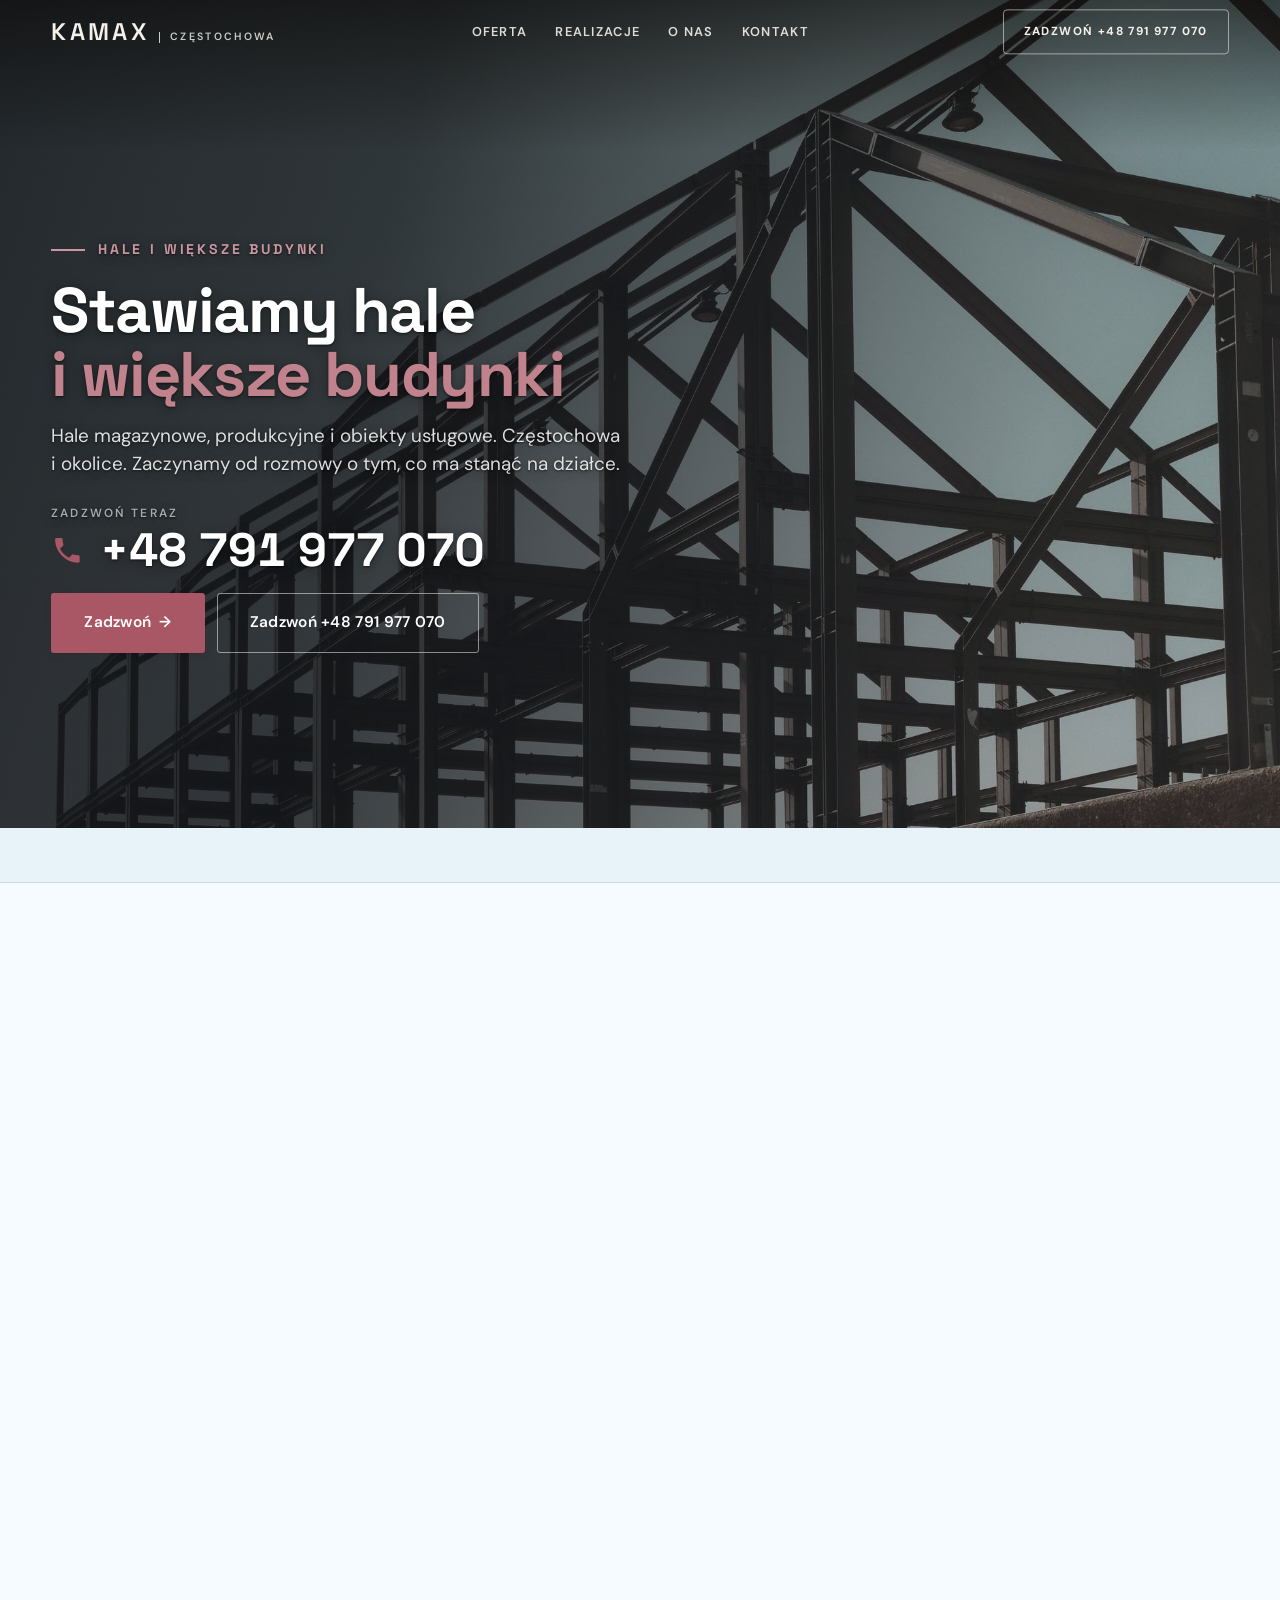
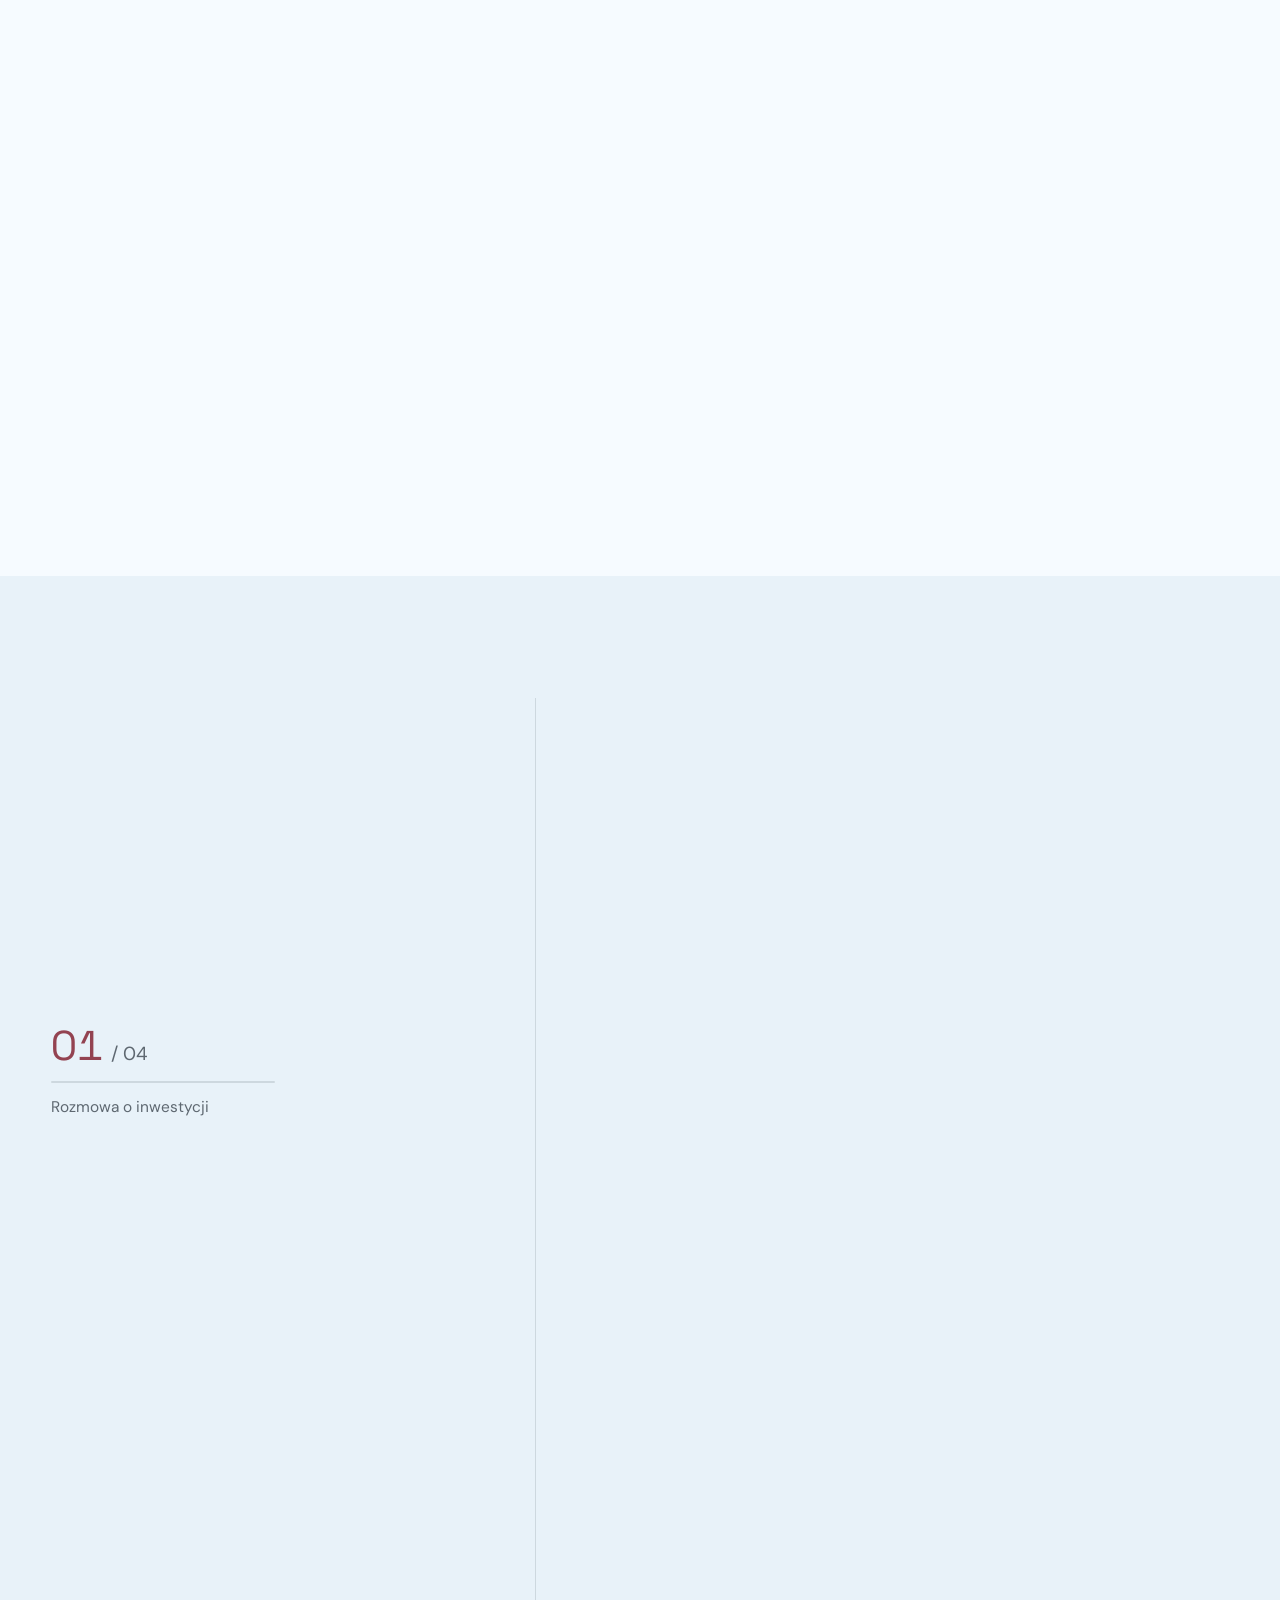
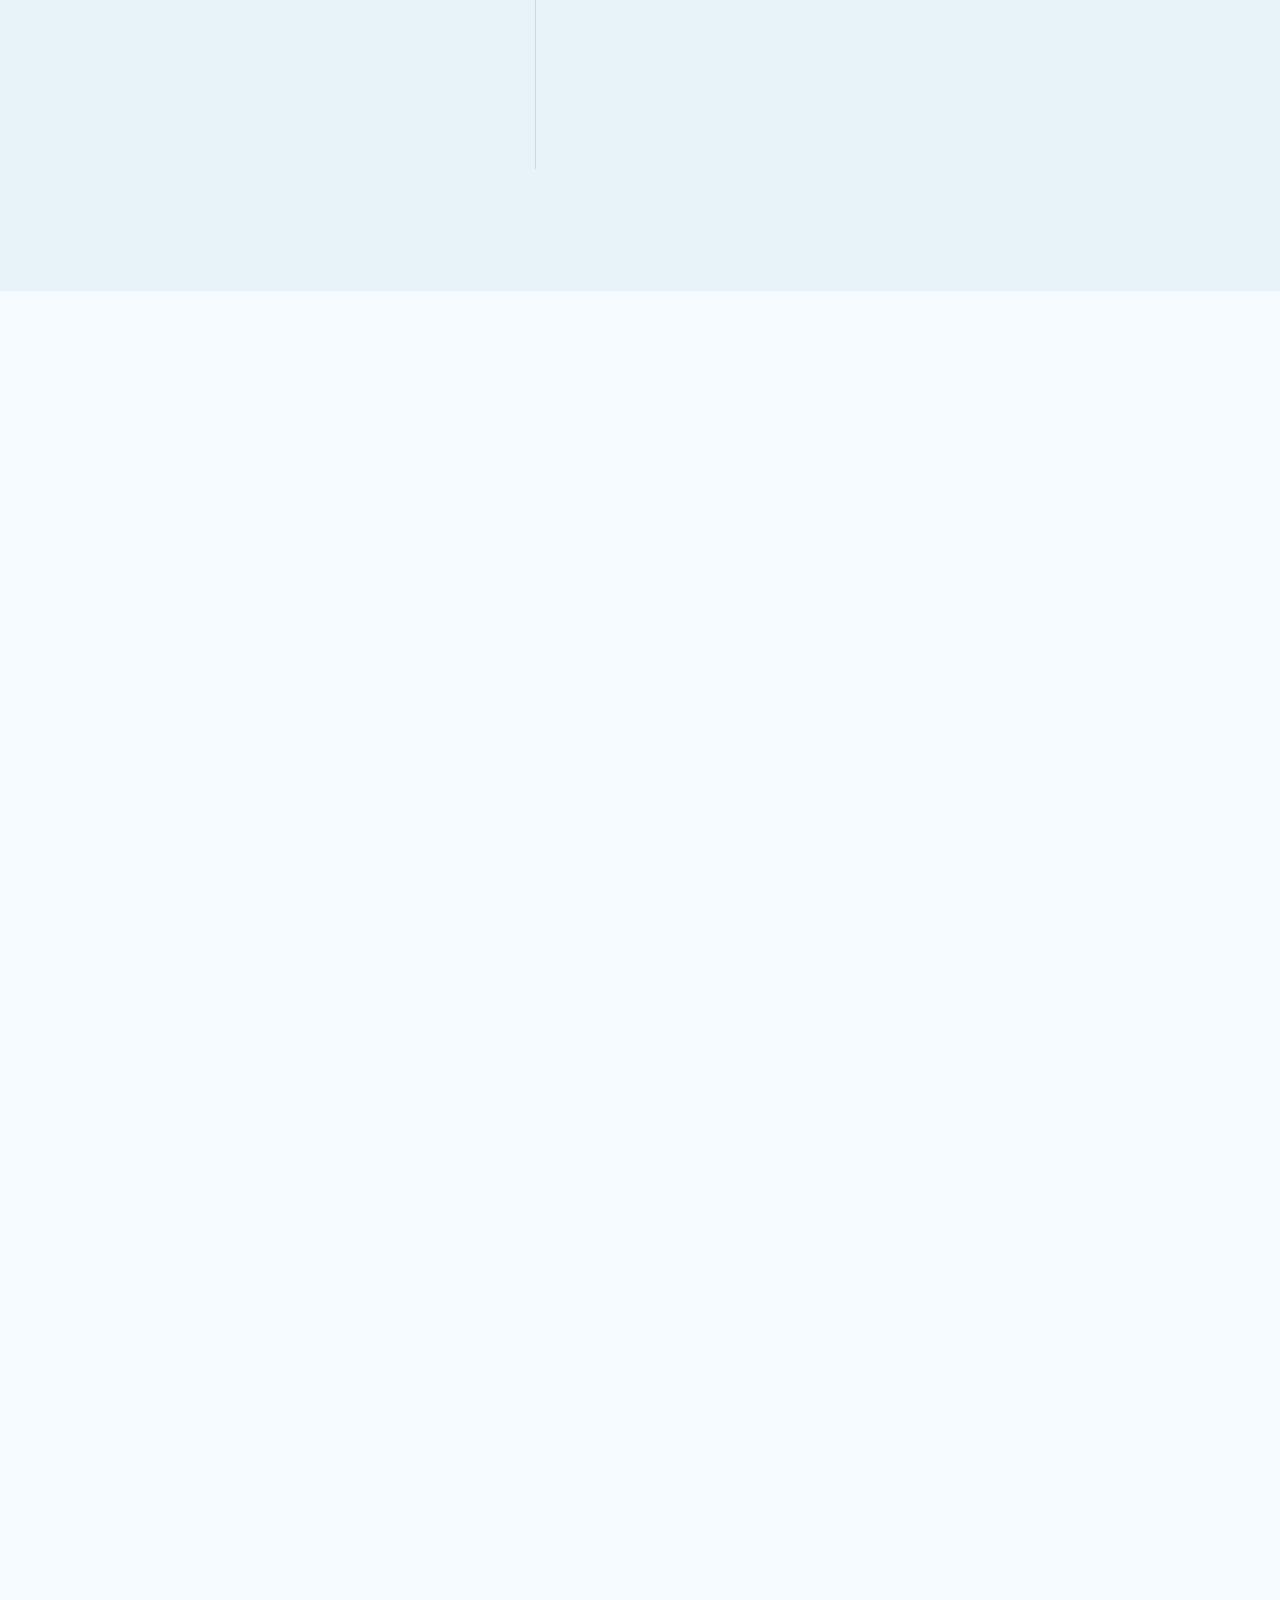
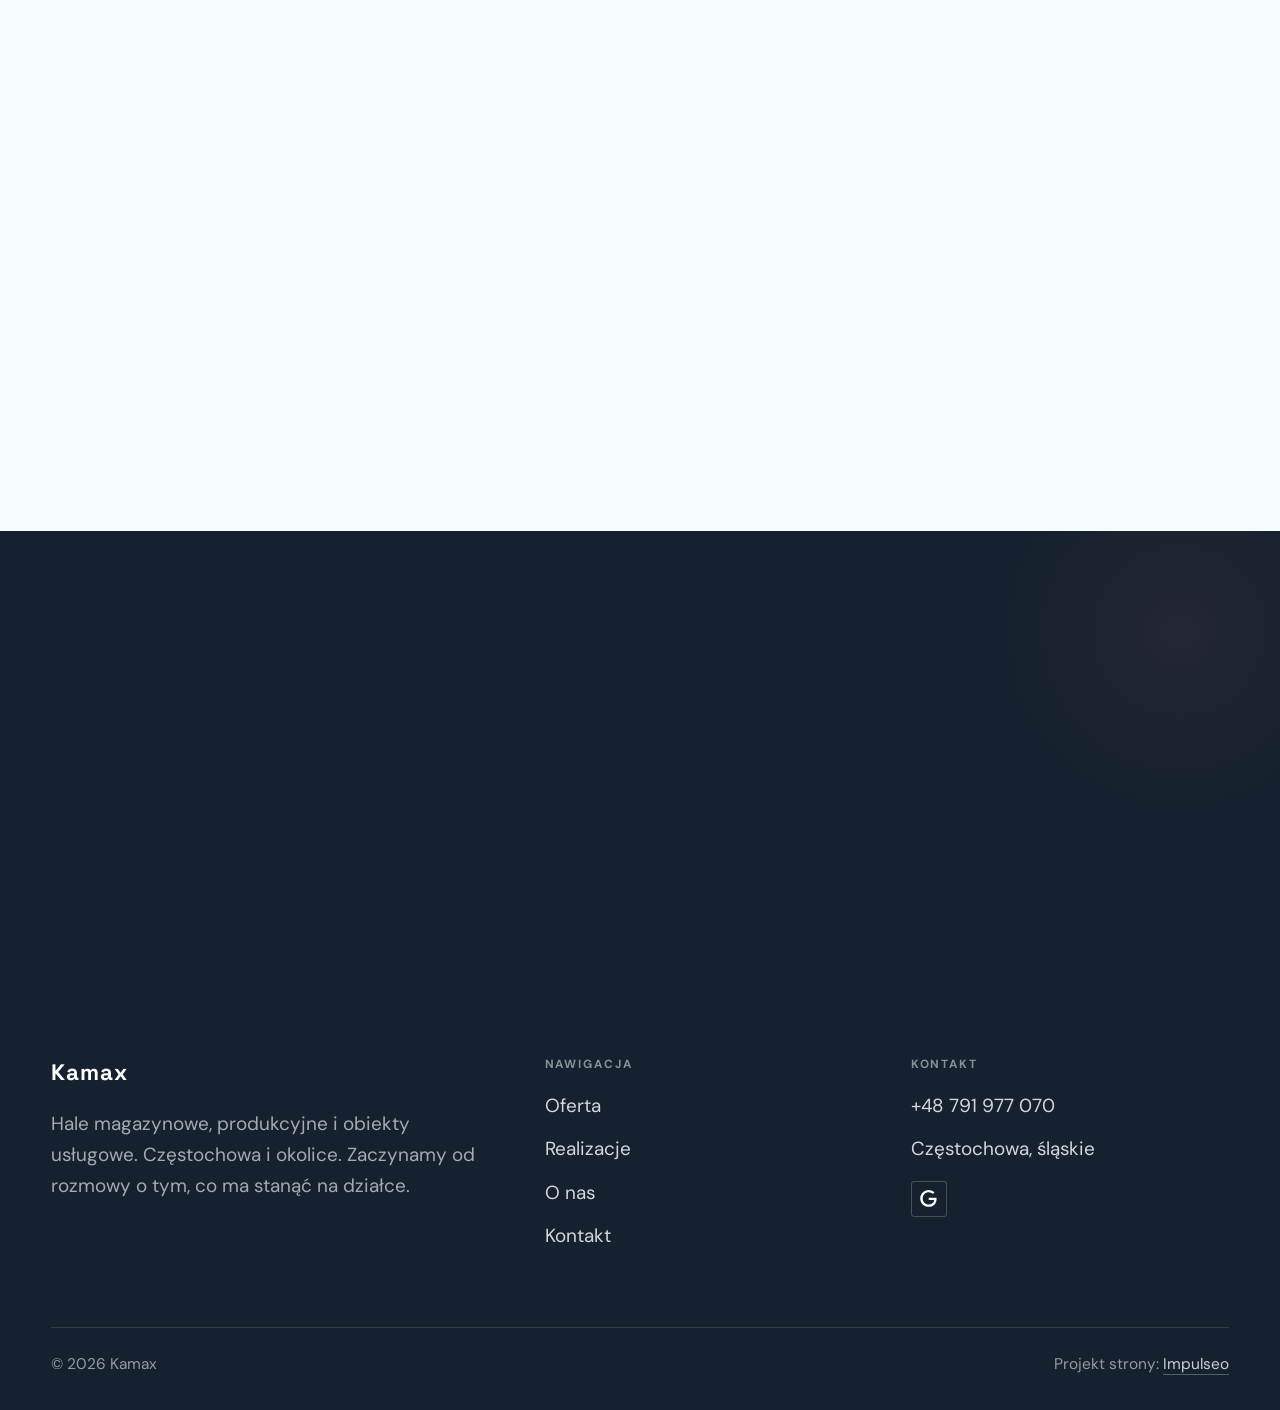
==== index.html @ be714a94 "Strona demo: kamax" ====
<!DOCTYPE html>
<html lang="pl">
<head>
<meta charset="UTF-8">
<meta name="viewport" content="width=device-width, initial-scale=1.0">
<title>Kamax - Budowa hal i większych obiektów · Częstochowa</title>
<meta name="description" content="Kamax - budowa hal magazynowych i produkcyjnych oraz większych budynków. Okolice Częstochowy i Kłobucka. Zadzwoń i umów rozmowę o inwestycji.">
<link rel="canonical" href="https://kris20032.github.io/kamax/">
<meta name="robots" content="noindex, nofollow">
<meta property="og:type" content="website">
<meta property="og:locale" content="pl_PL">
<meta property="og:site_name" content="Kamax">
<meta property="og:title" content="Kamax - Budowa hal i większych obiektów · Częstochowa">
<meta property="og:description" content="Kamax - budowa hal magazynowych i produkcyjnych oraz większych budynków. Okolice Częstochowy i Kłobucka. Zadzwoń i umów rozmowę o inwestycji.">
<meta property="og:url" content="https://kris20032.github.io/kamax/">
<meta property="og:image" content="https://kris20032.github.io/kamax/img/og.jpg">
<meta property="og:image:width" content="1200">
<meta property="og:image:height" content="630">
<meta name="twitter:card" content="summary_large_image">
<script type="application/ld+json">{"@context": "https://schema.org", "@type": "LocalBusiness", "name": "Kamax", "url": "https://kris20032.github.io/kamax/", "telephone": "+48791977070", "image": "https://kris20032.github.io/kamax/img/og.jpg", "areaServed": "Częstochowa", "sameAs": ["https://www.google.com/maps/place/Kamax/data=!4m2!3m1!1s0xa31e9bbe7ba546d1:0x5132e5cb5c3500d8"]}</script>
<link rel="preconnect" href="https://fonts.googleapis.com">
<link rel="preconnect" href="https://fonts.gstatic.com" crossorigin>
<link href="https://fonts.googleapis.com/css2?family=Space+Grotesk:wght@500;600;700&family=DM+Sans:opsz,wght@9..40,400;9..40,500;9..40,600&display=swap" rel="stylesheet">
<link rel="stylesheet" href="assets/styles.css?v=93d61634">
</head>
<body>

<header class="nav">
  <div class="wrap nav-inner">
    <a class="brand" href="index.html"><span class="name">Kamax</span><span class="sub">Częstochowa</span></a>
    <nav class="nav-links">
      <a href="oferta.html">Oferta</a>
      <a href="realizacje.html">Realizacje</a>
      <a href="o-nas.html">O nas</a>
      <a href="kontakt.html">Kontakt</a>
      <a href="tel:+48791977070" class="btn btn-accent">Zadzwoń +48 791 977 070</a>
    </nav>
    <button class="nav-toggle" aria-label="Menu"><span></span><span></span><span></span></button>
  </div>
</header>

<main>
<section class="hero-fach">
  <img class="hf-photo" src="img/hero.jpg" fetchpriority="high" data-rotate="img/g1.jpg|img/g2.jpg" alt="Kamax" width="1776" height="1120">
  <div class="hf-panel">
    <div class="hf-inner">
      <span class="hf-kicker">Hale i większe budynki</span>
      <h1 class="hf-title">Stawiamy hale <em>i większe budynki</em></h1>
      <p class="hf-lead">Hale magazynowe, produkcyjne i obiekty usługowe. Częstochowa i okolice. Zaczynamy od rozmowy o tym, co ma stanąć na działce.</p>
      <a class="hf-phone" href="tel:+48791977070"><span class="hf-phone-lab">Zadzwoń teraz</span><span class="hf-phone-num"><svg class="ico-tel" width="16" height="16" viewBox="0 0 24 24" fill="none" aria-hidden="true"><path d="M6.6 10.8a15.5 15.5 0 0 0 6.6 6.6l2.2-2.2a1 1 0 0 1 1-.24 11.4 11.4 0 0 0 3.6.58 1 1 0 0 1 1 1V20a1 1 0 0 1-1 1A17 17 0 0 1 3 4a1 1 0 0 1 1-1h3.5a1 1 0 0 1 1 1c0 1.25.2 2.46.58 3.6a1 1 0 0 1-.25 1l-2.23 2.2Z" fill="currentColor"/></svg> +48 791 977 070</span></a>
      <div class="hf-actions">
        <a href="kontakt.html" class="btn btn-accent">Zadzwoń <span class="arr">→</span></a>
        <a href="tel:+48791977070" class="btn btn-ghost hf-ghost">Zadzwoń +48 791 977 070</a>
      </div>
    </div>
  </div>
</section>
<section class="fach-promise">
  <div class="wrap">
    <ul class="fp-row reveal"><li>Hale magazynowe i produkcyjne</li><li>Dojazd: Częstochowa i okolice</li><li>Wycena po oględzinach działki</li></ul>
  </div>
</section>
<section class="objawy">
  <div class="wrap">
    <div class="head reveal">
      <span class="eyebrow">Od czego zacząć</span>
      <h2>Jaki obiekt planujesz?</h2>
      <p>Wybierz rodzaj budynku i zadzwoń. Na początek wystarczy wymiar, przeznaczenie i lokalizacja działki.</p>
    </div>
    <div class="obj-grid">
      <a class="obj-tile reveal" href="kontakt.html"><span class="ot-row"><span class="ot-name">Hala magazynowa</span><span class="ot-arr" aria-hidden="true">→</span></span></a>
      <a class="obj-tile reveal" href="kontakt.html"><span class="ot-row"><span class="ot-name">Hala produkcyjna</span><span class="ot-arr" aria-hidden="true">→</span></span></a>
      <a class="obj-tile reveal" href="kontakt.html"><span class="ot-row"><span class="ot-name">Obiekt usługowy</span><span class="ot-arr" aria-hidden="true">→</span></span></a>
      <a class="obj-tile reveal" href="kontakt.html"><span class="ot-row"><span class="ot-name">Budynek gospodarczy</span><span class="ot-arr" aria-hidden="true">→</span></span></a>
      <a class="obj-tile reveal" href="kontakt.html"><span class="ot-row"><span class="ot-name">Rozbudowa hali</span><span class="ot-arr" aria-hidden="true">→</span></span></a>
      <a class="obj-tile reveal" href="kontakt.html"><span class="ot-row"><span class="ot-name">Wiata i zadaszenie</span><span class="ot-arr" aria-hidden="true">→</span></span></a>
    </div>
  </div>
</section>
<section class="gateways-band">
  <div class="wrap">
    <div class="gateways">
      <a href="oferta.html" class="gateway reveal"><img src="img/g3.jpg" alt="Konstrukcje stalowe" loading="lazy" width="1600" height="1066" decoding="async"><span class="g-ttl">Konstrukcje stalowe</span></a>
      <a href="oferta.html" class="gateway reveal"><img src="img/g4.jpg" alt="Hale magazynowe" loading="lazy" width="1600" height="1066" decoding="async"><span class="g-ttl">Hale magazynowe</span></a>
      <a href="oferta.html" class="gateway reveal"><img src="img/g5.jpg" alt="Hale produkcyjne" loading="lazy" width="1552" height="1014" decoding="async"><span class="g-ttl">Hale produkcyjne</span></a>
    </div>
  </div>
</section>
<section class="proces proces-os fachowcy">
  <div class="wrap proc-grid">
    <div class="proc-side">
      <div class="head reveal">
        <span class="eyebrow">Jak pracujemy</span>
        <h2>Wiesz, na czym stoisz - na każdym etapie</h2>
        <p>Od pierwszego telefonu do odbioru roboty - krok po kroku.</p>
      </div>
      <div class="proc-count" aria-hidden="true"><span class="pc-cur">01</span><span class="pc-all">/ 04</span></div>
      <div class="proc-bar" aria-hidden="true"><i></i></div>
      <p class="proc-now" aria-hidden="true">Rozmowa o inwestycji</p>
    </div>
    <ol class="proces-line">
      <li class="reveal"><span class="pno">01</span><h3>Rozmowa o inwestycji</h3><p>Opowiadasz, do czego ma służyć budynek, jakie ma mieć wymiary i gdzie stanie.</p></li>
      <li class="reveal"><span class="pno">02</span><h3>Oględziny i wycena</h3><p>Przyjeżdżamy na działkę, oglądamy teren i dostęp dla sprzętu. Potem dostajesz wycenę rozbitą na etapy.</p></li>
      <li class="reveal"><span class="pno">03</span><h3>Budowa etapami</h3><p>Fundamenty, konstrukcja, obudowa, bramy. Po każdym etapie wiesz, co zostało zrobione.</p></li>
      <li class="reveal"><span class="pno">04</span><h3>Odbiór obiektu</h3><p>Przechodzimy razem po hali, spisujemy uwagi i poprawiamy je przed rozliczeniem końcowym.</p></li>
    </ol>
  </div>
</section>
<section>
  <div class="wrap">
    <div class="head reveal">
      <span class="eyebrow">Realizacje</span>
      <h2>Hale i obiekty</h2>
      <p>Rodzaj obiektów, które stawiamy: hale magazynowe, produkcyjne i budynki z płyt warstwowych.</p>
    </div>
    <div class="gallery">
      <div class="tile t-two3 reveal"><img src="img/g6.jpg" alt="Kamax" loading="lazy" width="1600" height="1066" decoding="async"></div>
      <div class="tile t-third reveal"><img src="img/g7.jpg" alt="Kamax" loading="lazy" width="1600" height="1066" decoding="async"></div>
      <div class="tile t-third reveal"><img src="img/g8.jpg" alt="Kamax" loading="lazy" width="1600" height="1066" decoding="async"></div>
      <div class="tile t-third reveal"><img src="img/g9.jpg" alt="Kamax" loading="lazy" width="1600" height="1066" decoding="async"></div>
      <div class="tile t-third reveal"><img src="img/g10.jpg" alt="Kamax" loading="lazy" width="1600" height="1066" decoding="async"></div>
    </div>
    <div style="margin-top:var(--space-7)" class="reveal"><a href="realizacje.html" class="btn btn-accent">Pełna galeria <span class="arr">→</span></a></div>
  </div>
</section>
<section class="fach-uslugi">
  <div class="wrap">
    <div class="head reveal">
      <span class="eyebrow">Zakres prac</span>
      <h2>Co budujemy</h2>
      <p>Czym zajmuję się na co dzień - z opisem i widełkami cenowymi.</p>
    </div>
    <ul class="fu-list">
      <li class="fu-row reveal"><div class="fu-name">Konstrukcje stalowe</div><div class="fu-desc">Montaż szkieletu hali: słupy, dźwigary, stężenia. Od tego zależy, ile hala uniesie i jak długo posłuży.</div><a class="fu-cta" href="kontakt.html">Wycena <span class="arr">→</span></a></li>
      <li class="fu-row reveal"><div class="fu-name">Hale magazynowe</div><div class="fu-desc">Obiekty pod składowanie towaru i maszyn. Układ, wysokość i bramy dopasowujemy do tego, co ma stać w środku.</div><a class="fu-cta" href="kontakt.html">Wycena <span class="arr">→</span></a></li>
      <li class="fu-row reveal"><div class="fu-name">Hale produkcyjne</div><div class="fu-desc">Budynki pod produkcję i warsztaty: z miejscem na linię, zaplecze i wjazd dla ciężarówek.</div><a class="fu-cta" href="kontakt.html">Wycena <span class="arr">→</span></a></li>
      <li class="fu-row reveal"><div class="fu-name">Rozbudowy i przebudowy</div><div class="fu-desc">Dobudowa nowej części do istniejącej hali albo zmiana jej układu pod nowe potrzeby.</div><a class="fu-cta" href="kontakt.html">Wycena <span class="arr">→</span></a></li>
      <li class="fu-row reveal"><div class="fu-name">Obudowa z płyt warstwowych</div><div class="fu-desc">Ściany i dach z płyt warstwowych, obróbki, bramy segmentowe i drzwi. Hala zamknięta i gotowa do użytku.</div><a class="fu-cta" href="kontakt.html">Wycena <span class="arr">→</span></a></li>
      <li class="fu-row reveal"><div class="fu-name">Budynki usługowe i gospodarcze</div><div class="fu-desc">Większe obiekty dla firm i gospodarstw: pawilony, wiaty, budynki zaplecza.</div><a class="fu-cta" href="kontakt.html">Wycena <span class="arr">→</span></a></li>
    </ul>
    <div style="margin-top:var(--space-7)" class="reveal"><a href="oferta.html" class="btn btn-ghost">Pełna oferta <span class="arr">→</span></a></div>
  </div>
</section>
<section class="stopklatka" aria-hidden="true">
  <div class="stk-bg" style="background-image:url(img/g11.jpg)"></div>
</section>
<section class="opinie op-fallback">
  <div class="wrap">
    <div class="head center reveal">
      <span class="eyebrow">Opinie</span>
      <h2>Co mówią klienci</h2>
      <p>Każdy obiekt jest inny, dlatego najlepiej zacząć od krótkiej rozmowy o tym, co ma powstać.</p>
    </div>
  </div>
</section>
<section class="cta">
  <div class="wrap">
    <div class="reveal">
      <span class="eyebrow">Współpraca</span>
      <h2>Potrzebujesz fachowca? Wycenimy za darmo.</h2>
      <p>Zadzwoń lub napisz - przyjedziemy, obejrzymy i podamy jasną cenę. Bez zobowiązań.</p>
    </div>
    <div class="cta-actions reveal">
      <a href="kontakt.html" class="btn btn-light">Zadzwoń <span class="arr">→</span></a>
      <a href="tel:+48791977070" class="btn btn-ghost btn-ghost-cta">+48 791 977 070</a>
    </div>
  </div>
</section>
</main>

<footer>
  <div class="wrap">
    <div class="foot-grid">
      <div class="foot-brand">
        <div class="name">Kamax</div>
        <p>Hale magazynowe, produkcyjne i obiekty usługowe. Częstochowa i okolice. Zaczynamy od rozmowy o tym, co ma stanąć na działce.</p>
      </div>
      <div class="foot-col">
        <h4>Nawigacja</h4>
        <a href="oferta.html">Oferta</a>
        <a href="realizacje.html">Realizacje</a>
        <a href="o-nas.html">O nas</a>
        <a href="kontakt.html">Kontakt</a>
      </div>
      <div class="foot-col">
        <h4>Kontakt</h4>
        <a href="tel:+48791977070">+48 791 977 070</a>
        <p>Częstochowa, śląskie</p>
      <div class="foot-soc">
        <a class="soc" href="https://www.google.com/maps/place/Kamax/data=!4m2!3m1!1s0xa31e9bbe7ba546d1:0x5132e5cb5c3500d8" target="_blank" rel="noopener" aria-label="Google - Kamax"><svg viewBox="0 0 24 24" aria-hidden="true" focusable="false"><path d="M12.48 10.92v3.28h7.84c-.24 1.84-.853 3.187-1.787 4.133-1.147 1.147-2.933 2.4-6.053 2.4-4.827 0-8.6-3.893-8.6-8.72s3.773-8.72 8.6-8.72c2.6 0 4.507 1.027 5.907 2.347l2.307-2.307C18.747 1.44 16.133 0 12.48 0 5.867 0 .307 5.387.307 12s5.56 12 12.173 12c3.573 0 6.267-1.173 8.373-3.36 2.16-2.16 2.84-5.213 2.84-7.667 0-.76-.053-1.467-.173-2.053H12.48z" fill="currentColor"/></svg></a>
      </div>
      </div>
    </div>
    <div class="foot-bot">
      <span>© 2026 Kamax</span>
      <span>Projekt strony: <a class="foot-credit" href="https://impulseo.pl" target="_blank" rel="noopener">Impulseo</a></span>
    </div>
  </div>
</footer>
<div class="sticky-call"><a class="sc-call" href="tel:+48791977070"><svg class="ico-tel" width="16" height="16" viewBox="0 0 24 24" fill="none" aria-hidden="true"><path d="M6.6 10.8a15.5 15.5 0 0 0 6.6 6.6l2.2-2.2a1 1 0 0 1 1-.24 11.4 11.4 0 0 0 3.6.58 1 1 0 0 1 1 1V20a1 1 0 0 1-1 1A17 17 0 0 1 3 4a1 1 0 0 1 1-1h3.5a1 1 0 0 1 1 1c0 1.25.2 2.46.58 3.6a1 1 0 0 1-.25 1l-2.23 2.2Z" fill="currentColor"/></svg> Zadzwoń</a><a class="sc-quote" href="kontakt.html">Zadzwoń</a></div>
<div class="demo-wazne" data-do="2026-11-10" data-cykl="3" hidden><svg class="dw-ico" width="13" height="13" viewBox="0 0 24 24" fill="none" aria-hidden="true"><circle cx="12" cy="12" r="8.6" stroke="currentColor" stroke-width="1.8"/><path d="M12 7.2V12l3.3 2" stroke="currentColor" stroke-width="1.8" stroke-linecap="round"/></svg><span class="dw-txt"></span></div>

<script src="assets/main.js"></script>
</body>
</html>
---- assets/styles.css ----
/* ============================================================
   STOLBASZ — premium, architektoniczny B2B fit-out
   Jasna paleta, zero brązu. System wg premium-web-craft.
   Projekt strony: Impulseo (impulseo.pl)
   ============================================================ */

:root{
  /* PALETA — jasna, architektoniczna, chłodna */
  --paper:#F4F6F8;          /* główne tło */
  --paper-2:#E7EBEF;        /* sekcje alternatywne (chłodny jasny szary) */
  --paper-3:#E7EBEF;        /* delikatne wypełnienia */
  --ink:#15212E;            /* tekst główny — chłodny grafit */
  --ink-soft:#243443;       /* nagłówki drugorzędne */
  --muted:#6B7785;          /* tekst poboczny */
  --line:rgba(21,33,46,.12);/* hairline */
  --accent:#E8A317;         /* stonowany petrol-slate — jedyny akcent */
  --accent-d:#C9870C;
  --accent-soft:rgba(232,163,23,.10);
  --dark:#15212E;           /* sekcje ciemne (stopka/CTA) */

  /* HOVER ZDJĘĆ — JEDEN standard dla całego silnika (decyzja K. 04.08.2026, artefakt z wariantami).
     AKTUALNE (K.+Szymon 09.08.2026, wybór z artefaktu 6 wariantów): zoom 1.05 przy 1.4s -
     przy tak długim czasie mocniejszy kadr NIE skacze, tylko „oddycha". Poprzedni standard
     (1.02 / .55s z 04.08) odbierany jako dynamiczny i szybki.
     Spoczynek lekko przygaszony, ale TYLKO tam, gdzie jest mysz (@media hover:hover) —
     na telefonie zdjęcia zostają w pełnej jasności. */
  --img-zoom:1.05;                   /* K.+Szymon 09.08: wariant F z artefaktu porównawczego */
  --img-rest:brightness(.95) saturate(.99);
  --img-hot:brightness(1.06) saturate(1.05);
  --img-dur:1.4s;                    /* K.+Szymon 09.08 (wariant F): powoli = elegancko */
  --img-ease:cubic-bezier(.16,.84,.44,1);  /* miękki ogon, efekt „oddychania" */

  /* ODSTĘPY — skala 4/8 */
  --space-1:4px; --space-2:8px; --space-3:12px; --space-4:16px; --space-5:24px;
  --space-6:32px; --space-7:48px; --space-8:64px; --space-9:96px; --space-10:128px;

  /* TYPOGRAFIA — fluid clamp() (skala podbita 16.07.2026: większe, czytelniejsze litery — uwaga Adama) */
  --text-sm:clamp(.9rem,.87rem + .12vw,1rem);
  --text-base:clamp(1.08rem,1.04rem + .18vw,1.2rem);
  --text-lg:clamp(1.24rem,1.15rem + .34vw,1.44rem);
  --text-h3:clamp(1.34rem,1.22rem + .55vw,1.66rem);
  --text-h2:clamp(2.1rem,1.66rem + 2.1vw,3.1rem);
  --text-h1:clamp(2.9rem,2.1rem + 4vw,5.1rem);

  /* PROMIENIE — architektoniczne, raczej ostre */
  --r-sm:3px; --r-md:6px; --r-lg:10px;

  /* RUCH */
  --ease:cubic-bezier(.25,.46,.45,.94); --dur:.24s;

  /* CIENIE — miękkie, warstwowe */
  --sh-sm:0 1px 2px rgba(16,24,32,.04), 0 2px 8px rgba(16,24,32,.05);
  --sh-md:0 2px 6px rgba(16,24,32,.05), 0 12px 28px -8px rgba(16,24,32,.12);
  --sh-lg:0 6px 14px rgba(16,24,32,.07), 0 26px 56px -18px rgba(16,24,32,.22);

  --hairline:1px solid var(--line);

  --font-display:'Space Grotesk','Inter',sans-serif;
  --font-body:'DM Sans','Inter',sans-serif;
}

*{box-sizing:border-box;margin:0;padding:0}
html{scroll-behavior:smooth}
body{
  font-family:var(--font-body);
  font-size:var(--text-base);
  line-height:1.65;
  color:var(--ink);
  background:var(--paper);
  -webkit-font-smoothing:antialiased;
  text-rendering:optimizeLegibility;
}
img{max-width:100%;height:auto;display:block}  /* height:auto = width/height z atrybutów trzyma proporcje (TOP#12) */
a{color:inherit;text-decoration:none}

.wrap{width:min(92%,1180px);margin-inline:auto}
section{padding-block:clamp(52px,6.5vw,96px)}

h1,h2,h3{font-family:var(--font-display);font-weight:700;line-height:1.08;letter-spacing:-.02em;color:var(--ink)}
h1{font-size:var(--text-h1);letter-spacing:-.035em}
h2{font-size:var(--text-h2);letter-spacing:-.025em}
h3{font-size:var(--text-h3)}
/* MIARA — długość wiersza. WCAG 2.2 SC 1.4.8: max 80 znaków; Butterick: 45–90.
   68ch daje realnie 72–78 znaków polskiego tekstu, czyli z zapasem pod granicą.
   Wcześniej limit miał TYLKO <p> — <li>, <blockquote> i <dd> nie miały żadnego,
   i to jedyny powód, dla którego 23 bloki na dwóch oddanych stronach jadą po
   83–106 znaków w wierszu (pomiar 07.08.2026, bramka `miara`).
   ⚠️ Listy i definicje ograniczamy TYLKO bez klasy: `ul`/`ol` z klasą to u nas
   układ (siatki kafli, menu), a nie tekst ciągły — tam miarę wyznacza układ. */
/* 60ch, nie 68ch (K. 10.08): po zmianie fontów na węższe kroje (DM Sans i spółka)
   w 68ch mieściło się ~90 znaków - bramka pikselowa słusznie zgłaszała przekroczenie
   granicy 80. Pomiar na żywej przeglądarce: 60ch = 90 znaków, 53ch = ~78 znaków, czyli normę WCAG 1.4.8. */
:root{ --miara:53ch }
p{max-width:min(100%,var(--miara))}
blockquote,
ul:not([class])>li, ol:not([class])>li,
dl:not([class])>dd{max-width:min(100%,var(--miara))}

/* ⚠️ Świadomie BEZ wyjątku `.tile p,.card p,.svc p{max-width:none}`, choć nasuwa się sam:
   te akapity BYŁY już ograniczone (stare `p{max-width:65ch}`), więc „wyjątek" nie odblokowałby
   niczego nowego — tylko ROZLUŹNIŁ stan sprzed zmiany na wszystkich demach naraz.
   `figcaption` żadna z reguł wyżej nie dotyczy, więc też nie potrzebuje zwolnienia. */

/* ŁAMANIE. `balance` wyrównuje długości wierszy w nagłówku, `pretty` pilnuje ostatniego
   wiersza akapitu, żeby nie został w nim jeden wyraz. Obsługiwane od Chrome 117 /
   Safari 17.5; starsze przeglądarki po prostu ignorują tę własność.
   `text-wrap:pretty` nie występowało dotąd ANI RAZ w silniku ani w repo klientów. */
h1,h2,h3,.lead,.lede{text-wrap:balance}
p,li,blockquote,dd{text-wrap:pretty}

.eyebrow{
  font-family:var(--font-body);
  font-size:var(--text-sm);
  font-weight:600;
  letter-spacing:.18em;
  text-transform:uppercase;
  color:var(--accent);
  display:inline-flex;align-items:center;gap:var(--space-3);
}
/* flex:none + margin-top = kreska trzyma się PIERWSZEJ linii. Wcześniej align-items:center
   centrowało ją względem całego bloku i przy zawinięciu (długi kicker typu
   „…WNĘTRZ · LESZNO · OD 2019") druga linia lądowała z brzydkim wcięciem. */
.eyebrow{align-items:flex-start}
.eyebrow>*,.eyebrow{text-wrap:balance}   /* dlugi kicker lamal sie na sierote typu samo „2019" w drugiej linii */
.eyebrow::before{content:"";width:28px;height:1px;background:var(--accent);display:inline-block;flex:none;margin-top:.62em}

.muted{color:var(--muted)}
.lead{font-size:var(--text-lg);line-height:1.55;color:var(--ink-soft);max-width:50ch}

/* ---------- BUTTONS ---------- */
.btn{
  display:inline-flex;align-items:center;gap:var(--space-2);
  font-weight:600;font-size:var(--text-sm);letter-spacing:.02em;
  padding:var(--space-4) var(--space-6);
  border-radius:var(--r-sm);
  transition:transform var(--dur) var(--ease),box-shadow var(--dur) var(--ease),background var(--dur) var(--ease);
  cursor:pointer;border:1px solid transparent;
}
.btn-accent{background:var(--accent);color:#fff;box-shadow:var(--sh-sm)}
.btn-accent:hover{background:var(--accent-d);transform:translateY(-2px);box-shadow:var(--sh-md)}
.btn-accent:active{transform:translateY(0);box-shadow:var(--sh-sm)}
.btn-ghost{background:transparent;color:var(--ink);border-color:var(--line)}
.btn-ghost:hover{border-color:var(--accent);color:var(--accent);transform:translateY(-2px)}
.btn-light{background:#fff;color:var(--ink);box-shadow:var(--sh-sm)}
.btn-light:hover{transform:translateY(-2px);box-shadow:var(--sh-md)}
.btn .arr{transition:transform var(--dur) var(--ease)}
.btn:hover .arr{transform:translateX(4px)}

/* ---------- NAV ---------- */
.nav{
  position:sticky;top:0;z-index:50;
  background:color-mix(in srgb,var(--paper) 88%,transparent);
  backdrop-filter:saturate(140%) blur(10px);
  border-bottom:var(--hairline);
}
.nav-inner{display:flex;align-items:center;justify-content:space-between;gap:var(--space-5);height:72px}
/* ANTY-NACHODZENIE (K. 05.08.2026): długa nazwa firmy + przycisk z pełnym numerem nie mieściły się w pasku
   i flex ściskał linki PONIŻEJ ich treści - "Kontakt" wchodził na ramkę "Zadzwoń +48 ...". Teraz ustępuje
   nazwa marki (skrót wielokropkiem), a menu i przycisk nigdy się nie kurczą ani nie zachodzą na siebie. */
.brand{display:flex;flex-direction:column;line-height:1;min-width:0;flex:0 1 auto}
.brand .name{font-family:var(--font-display);font-weight:800;font-size:1.35rem;letter-spacing:.04em;white-space:nowrap;overflow:hidden;text-overflow:ellipsis}
.brand .sub{font-size:.62rem;letter-spacing:.34em;text-transform:uppercase;color:var(--muted);margin-top:5px;white-space:nowrap;overflow:hidden;text-overflow:ellipsis}
.nav-links{display:flex;align-items:center;gap:var(--space-6);flex:0 0 auto}
.nav-links a{font-size:var(--text-sm);font-weight:500;color:var(--ink-soft);position:relative;padding-block:4px;white-space:nowrap;transition:color var(--dur) var(--ease)}
.nav-links a::after{content:"";position:absolute;left:0;bottom:0;width:0;height:1.5px;background:var(--accent);transition:width var(--dur) var(--ease)}
.nav-links a:hover,.nav-links a.active{color:var(--ink)}
.nav-links a:hover::after,.nav-links a.active::after{width:100%}
.nav-links .btn{padding:var(--space-2) var(--space-5)}
/* przyciski w nav: właściwy kolor (przebij .nav-links a) + bez podkreślenia */
.nav-links a.btn-accent{color:#fff}
.nav-links a.btn-ghost,.nav-links a.btn-light{color:var(--ink)}
/* CTA w pasku: NIE podkreślenie spod linków menu, ale ten sam przelatujący błysk,
   co na wszystkich innych przyciskach (zgłoszenie K. 13.08.2026 - „na hero jest efekt
   światła przechodzącego przez przycisk, na navbarze go nie ma, a mają być identyczne").
   Reguła `.nav-links a::after` jest silniejsza od `.btn::after`, więc trzeba jej
   geometrię wyzerować i wpisać połysk z nazwy - samo `display:none` gasiło efekt. */
.nav-links a.btn::after{
  display:block;content:"";position:absolute;inset:0;z-index:-1;pointer-events:none;
  width:auto;height:auto;border-radius:inherit;   /* kasuje geometrię podkreślenia (width:0;height:1.5px) */
  background:linear-gradient(100deg,transparent 32%,rgba(255,255,255,.20) 50%,transparent 68%);
  translate:-120% 0}
@media (prefers-reduced-motion:no-preference){
  .nav-links a.btn:hover::after{translate:120% 0;transition:translate .75s var(--mt-ease,cubic-bezier(.16,.84,.44,1))}
}
.nav-toggle{display:none;background:none;border:none;cursor:pointer;flex-direction:column;gap:5px;padding:8px}
.nav-toggle span{width:24px;height:2px;background:var(--ink);transition:var(--dur)}
/* Ciasny zakres MIĘDZY menu mobilnym a pełnym pulpitem: zbijamy odstępy i nazwę marki,
   żeby wszystko zmieściło się naturalnie, zanim w ogóle dojdzie do skracania wielokropkiem. */
@media(max-width:1280px) and (min-width:921px){
  .nav-links{gap:var(--space-4)}
  .nav-links .btn{padding:var(--space-2) var(--space-4)}
  .brand .name{font-size:1.15rem}
}

/* ---------- HERO (split) ---------- */
.hero{position:relative;overflow:hidden;border-bottom:var(--hairline)}
.hero-grid{display:grid;grid-template-columns:1.05fr .95fr;gap:clamp(24px,4vw,60px);align-items:center;
  padding-block:clamp(36px,4.5vw,64px)}
.hero-copy .eyebrow{margin-bottom:var(--space-5)}
.hero-copy h1{margin-bottom:var(--space-5)}
.hero-copy .lead{margin-bottom:var(--space-7)}
.hero-actions{display:flex;flex-wrap:wrap;gap:var(--space-4)}
.hero-art{position:relative;aspect-ratio:4/3;border-radius:var(--r-lg);overflow:hidden;box-shadow:var(--sh-lg)}
.hero-art img{width:100%;height:100%;object-fit:cover}
.hero-art::after{content:"";position:absolute;inset:0;background:linear-gradient(180deg,transparent 55%,rgba(18,24,28,.28))}
.hero-badge{position:absolute;left:var(--space-5);bottom:var(--space-5);z-index:2;
  background:rgba(252,252,251,.94);backdrop-filter:blur(4px);
  border-radius:var(--r-md);padding:var(--space-4) var(--space-5);box-shadow:var(--sh-md);max-width:78%}
.hero-badge strong{display:block;font-family:var(--font-display);font-size:1rem;letter-spacing:-.01em}
.hero-badge span{font-size:var(--text-sm);color:var(--muted)}

/* ---------- HERO duży / kinowy (strona główna) ---------- */
.hero-cine{position:relative;min-height:clamp(560px,82vh,840px);min-height:clamp(560px,82svh,840px);display:flex;align-items:center;overflow:hidden;border-bottom:var(--hairline)}
.hero-cine>img{position:absolute;inset:0;width:100%;height:100%;object-fit:cover;z-index:0}
.hero-cine::after{content:"";position:absolute;inset:0;z-index:1;
  background:linear-gradient(95deg,rgba(13,18,23,.86) 0%,rgba(13,18,23,.64) 32%,rgba(13,18,23,.24) 62%,rgba(13,18,23,.04) 100%)}
.hero-cine .wrap{position:relative;z-index:2;padding-block:var(--space-8)}
.hero-cine .hero-copy{max-width:660px}
.hero-cine .eyebrow{color:#fff;margin-bottom:var(--space-5)}
.hero-cine .eyebrow::before{background:#fff}
.hero-cine h1{color:#fff;margin-bottom:var(--space-5);font-size:clamp(2.9rem,2rem + 4.4vw,5.2rem);text-wrap:balance}
.hero-cine .lead{color:rgba(255,255,255,.92);max-width:48ch;margin-bottom:var(--space-7)}
.hero-cine .hero-actions{display:flex;flex-wrap:wrap;gap:var(--space-4)}
/* NISKIE OKNO (laptop z dokiem i paskami przeglądarki ma ~700-780 px wysokości widoku):
   H1 do 5.2rem + długi lead nie mieściły się i przyciski wypadały POD krawędź ekranu -
   klient widział stronę bez ani jednego CTA. Skalujemy w dół, zamiast przycinać treść. */
@media(min-width:821px) and (max-height:820px){
  .hero-cine{min-height:clamp(520px,94svh,780px)}
  .hero-cine .wrap{padding-block:var(--space-6)}
  .hero-cine h1{font-size:clamp(2.2rem,1.5rem + 2.6vw,3.6rem);margin-bottom:var(--space-4)}
  .hero-cine .eyebrow{margin-bottom:var(--space-4)}
  .hero-cine .lead{margin-bottom:var(--space-5);max-width:44ch}
}
@media(max-width:680px){
  .hero-cine{min-height:clamp(520px,76vh,640px);min-height:clamp(520px,76svh,640px);align-items:flex-end}
  .hero-cine::after{background:linear-gradient(0deg,rgba(13,18,23,.9) 6%,rgba(13,18,23,.45) 55%,rgba(13,18,23,.25) 100%)}
  .hero-cine .wrap{padding-bottom:var(--space-9)}
  /* TELEFON (~90% oglądających): lead potrafił zająć 8 linii i zepchnąć CTA poza pierwszy ekran.
     Zwężamy interlinię i skalę - treści nie ucinamy, bo to ona sprzedaje. */
  .hero-cine .lead{font-size:.98rem;line-height:1.5;margin-bottom:var(--space-5)}
  .hero-cine .eyebrow{font-size:.72rem;letter-spacing:.13em;margin-bottom:var(--space-4)}
  .hero-cine .eyebrow::before{width:20px}
  .hero-cine h1{margin-bottom:var(--space-4)}
}

/* full-bleed hero variant (podstrony) */
.pagehead{position:relative;min-height:46vh;min-height:46svh;display:flex;align-items:flex-end;overflow:hidden;border-bottom:var(--hairline)}
.pagehead img{position:absolute;inset:0;width:100%;height:100%;object-fit:cover}
/* 10.08.2026 (decyzja K.): mocniejsze przyciemnienie + cień pod tekstem. Bramka mierzyła na
   nagłówkach podstron 3,38-3,43:1 przy wymaganych 4,5 — jasne zdjęcie (hala, śnieg, niebo)
   podchodziło pod biały tekst. Zdjęcia klientów są różne, więc kontrast musi dawać WARSTWA,
   a nie szczęśliwy dobór kadru. */
.pagehead::after{content:"";position:absolute;inset:0;background:linear-gradient(180deg,rgba(18,24,28,.40),rgba(18,24,28,.76))}
.pagehead .wrap{position:relative;z-index:2;padding-block:var(--space-9);color:#fff}
.pagehead h1{color:#fff;max-width:18ch;text-shadow:0 2px 16px rgba(0,0,0,.55)}
.pagehead .eyebrow{color:#fff}
.pagehead .eyebrow::before{background:#fff}
.pagehead p{color:rgba(255,255,255,.92);margin-top:var(--space-4);max-width:54ch;text-shadow:0 1px 12px rgba(0,0,0,.5)}

/* ---------- STRIP (pasek skrótów / liczby) ---------- */
.strip{background:var(--dark);color:#fff}
/* PASEK HASEŁ — standard 04.08.2026 (decyzja K.): 5 haseł w JEDNYM rzędzie, tekst WYŚRODKOWANY,
   węższe marginesy boczne niż reszta strony (pasek ma iść szerzej), równe wysokości kolumn. */
.strip .wrap{width:min(96%,1440px);display:grid;grid-template-columns:repeat(5,1fr);
  gap:var(--space-5);padding-block:var(--space-7);align-items:stretch}
.strip .item .k{font-family:var(--font-display);font-size:clamp(1.05rem,.82rem + .85vw,1.55rem);
  font-weight:800;letter-spacing:-.02em;color:#fff;line-height:1.18;text-wrap:balance}
.strip .item .v{font-size:var(--text-sm);color:rgba(255,255,255,.66);margin-top:var(--space-2);line-height:1.4}
.strip .item{border-left:2px solid var(--accent);padding-inline:var(--space-4);
  text-align:center;display:flex;flex-direction:column;justify-content:center}
/* liczba kolumn = liczba haseł, żeby ostatnie nie zostawało samo w drugim rzędzie.
   Klasę n-N nadaje multipage.py; domyślnie (bez klasy) pasek jest 5-kolumnowy. */
.strip.n-2 .wrap{grid-template-columns:repeat(2,1fr)}
.strip.n-3 .wrap{grid-template-columns:repeat(3,1fr)}
.strip.n-4 .wrap{grid-template-columns:repeat(4,1fr);gap:var(--space-6)}
.strip.n-4 .item .k{font-size:clamp(1.3rem,1rem + 1.1vw,2rem)}
.strip.n-6 .wrap{grid-template-columns:repeat(6,1fr);gap:var(--space-4)}
.strip.n-6 .item .k{font-size:clamp(.98rem,.8rem + .7vw,1.35rem)}
/* równe łamanie: zamiast "długa linia + jedno słowo" obie linie zbliżonej długości */
.strip .item .k{text-wrap:balance}

/* ---------- SECTION HEAD ---------- */
.head{max-width:48rem;margin-bottom:var(--space-8)}
.head.center{margin-inline:auto;text-align:center}
.head .eyebrow{margin-bottom:var(--space-4)}
.head h2{margin-bottom:var(--space-4)}
.head p{color:var(--muted);font-size:var(--text-lg);line-height:1.55}
.head.center p{margin-inline:auto}

/* ---------- INTRO SPLIT ---------- */
.split{display:grid;grid-template-columns:.92fr 1.08fr;gap:clamp(28px,5vw,80px);align-items:center}
.split.rev{grid-template-columns:1.08fr .92fr}
.split.rev .split-art{order:-1}
.split-art{position:relative;aspect-ratio:5/4;border-radius:var(--r-lg);overflow:hidden;box-shadow:var(--sh-lg)}
.split-art img{width:100%;height:100%;object-fit:cover}
.split-copy h2{margin-bottom:var(--space-5)}
.split-copy p+p{margin-top:var(--space-4)}
.split-copy .btn{margin-top:var(--space-6)}

/* ---------- SERVICES (zakres) ---------- */
.svc-grid{display:grid;grid-template-columns:repeat(auto-fit,minmax(280px,1fr));gap:var(--space-5)}
.svc{background:#fff;border:var(--hairline);border-radius:var(--r-md);padding:var(--space-7) var(--space-6);
  transition:transform var(--dur) var(--ease),box-shadow var(--dur) var(--ease),border-color var(--dur) var(--ease);
  position:relative;overflow:hidden}
.svc::before{content:"";position:absolute;left:0;top:0;width:3px;height:0;background:var(--accent);transition:height var(--dur) var(--ease)}
.svc:hover{transform:translateY(-4px);box-shadow:var(--sh-md);border-color:transparent}
.svc:hover::before{height:100%}
.svc .ic{font-family:var(--font-display);font-size:.8rem;font-weight:700;letter-spacing:.12em;color:var(--accent);margin-bottom:var(--space-4)}
.svc h3{margin-bottom:var(--space-3);font-size:1.22rem}
.svc p{color:var(--muted);font-size:var(--text-base);line-height:1.6}

/* big detailed service rows */
.svc-row{display:grid;grid-template-columns:.8fr 1.2fr;gap:clamp(20px,4vw,60px);align-items:center;padding-block:var(--space-8)}
.svc-row+.svc-row{border-top:var(--hairline)}
.svc-row.rev{grid-template-columns:1.2fr .8fr}
/* Naprzemienny układ wierszy oferty: co drugi wiersz ma zdjęcie po PRAWEJ.
   Było `order:-1` — martwy kod, bo zdjęcie i tak jest pierwszym dzieckiem w HTML,
   więc wszystkie wiersze wyglądały identycznie (zdjęcie zawsze z lewej), a `rev`
   zmieniało tylko szerokość kolumn. Znalezione 29.07.2026 przy różnicowaniu kierunków
   animacji (pomiar pozycji: art.mid 390/502 przy row.mid 756 — zawsze lewa strona). */
.svc-row.rev .svc-row-art{order:2}
.svc-row-art{aspect-ratio:4/3;border-radius:var(--r-md);overflow:hidden;box-shadow:var(--sh-md)}
.svc-row-art img{width:100%;height:100%;object-fit:cover}
.svc-row h3{font-size:1.5rem;margin-bottom:var(--space-4)}
.svc-row .num{font-family:var(--font-display);font-size:.85rem;font-weight:700;letter-spacing:.14em;color:var(--accent);display:block;margin-bottom:var(--space-3)}
.svc-row ul{list-style:none;margin-top:var(--space-4);display:flex;flex-direction:column;gap:var(--space-2)}
.svc-row li{position:relative;padding-left:var(--space-5);color:var(--muted);font-size:var(--text-base)}
.svc-row li::before{content:"";position:absolute;left:0;top:.62em;width:8px;height:1px;background:var(--accent)}

/* ---------- GALLERY (realizacje) ---------- */
.gallery{display:grid;grid-template-columns:repeat(12,1fr);gap:var(--space-4);grid-auto-rows:200px}
/* GALERIA MASONRY — pionowe zdjęcia (portrety beauty/wellness) bez przycinania: kolumny, height auto */
.gallery-masonry{column-count:3;column-gap:var(--space-4)}
@media(max-width:900px){.gallery-masonry{column-count:2}}
@media(max-width:560px){.gallery-masonry{column-count:1}}
.gallery-masonry .m-tile{break-inside:avoid;margin:0 0 var(--space-4);padding:0;position:relative;overflow:hidden;border-radius:var(--r-md);border:1px solid var(--line)}
.gallery-masonry .m-tile img{width:100%;height:auto;display:block}
.gallery-masonry .m-tile .cap{position:absolute;left:0;right:0;bottom:0;padding:var(--space-4);color:#fff;background:linear-gradient(0deg,rgba(0,0,0,.55),transparent);font-size:var(--text-sm)}
.gallery-masonry .m-tile .cap small{display:block;font-weight:400;opacity:.78;letter-spacing:.04em;text-transform:uppercase;font-size:.66rem;margin-top:3px}
.tile{position:relative;overflow:hidden;border-radius:var(--r-md);box-shadow:var(--sh-sm);
  transition:transform var(--dur) var(--ease),box-shadow var(--dur) var(--ease)}
.tile img{width:100%;height:100%;object-fit:cover;
  transition:transform var(--img-dur) var(--img-ease),filter var(--img-dur) var(--img-ease)}
.tile:hover{box-shadow:var(--sh-md)}
.tile .cap{position:absolute;left:0;right:0;bottom:0;padding:var(--space-5) var(--space-4) var(--space-4);
  /* mocniejszy spad + cien pod tekstem: na JASNYCH zdjeciach klienta (biale fronty, sciany)
     slaby gradient dawal kontrast ~1.5:1 zamiast wymaganych 3.6:1 (bramka wygladu, 10.08.2026) */
  background:linear-gradient(transparent 10%,rgba(18,24,28,.55) 40%,rgba(18,24,28,.88) 68%,rgba(18,24,28,.99));color:#fff;
  text-shadow:0 1px 2px rgba(0,0,0,.85),0 2px 10px rgba(0,0,0,.55);
  font-size:var(--text-sm);font-weight:600;letter-spacing:.01em;
  opacity:0;transform:translateY(8px);transition:var(--dur) var(--ease)}
.tile:hover .cap{opacity:1;transform:translateY(0)}
.tile .cap small{display:block;font-weight:400;opacity:.78;letter-spacing:.04em;text-transform:uppercase;font-size:.66rem;margin-top:3px}
/* bento spans */
.t-wide{grid-column:span 6}
.t-tall{grid-column:span 6;grid-row:span 2}
.t-std{grid-column:span 6}
.t-third{grid-column:span 4}
.t-two3{grid-column:span 8}

/* ---------- TRUST / WIARYGODNOŚĆ ---------- */
.trust{background:var(--paper-2)}
.trust-grid{display:grid;grid-template-columns:repeat(auto-fit,minmax(240px,1fr));gap:var(--space-5);margin-top:var(--space-7)}
.trust-card{background:#fff;border-radius:var(--r-md);padding:var(--space-7) var(--space-6);box-shadow:var(--sh-sm);border-top:3px solid var(--accent)}
.trust-card .big{font-family:var(--font-display);font-size:clamp(1.8rem,1.3rem + 1.6vw,2.6rem);font-weight:800;letter-spacing:-.02em;color:var(--ink);line-height:1}
.trust-card h3{font-size:1.12rem;margin:var(--space-3) 0 var(--space-2)}
.trust-card p{color:var(--muted);font-size:var(--text-base);line-height:1.55}

/* ---------- CTA band ---------- */
.cta{background:var(--dark);color:#fff;position:relative;overflow:hidden}
/* telefon w CTA: na ciemnym tle biały (domyślnie), rodziny z JASNYM tłem CTA
   nadpisują to u siebie - wcześniej kolor siedział w stylu inline i wygrywał z rodziną. */
.cta .btn-ghost-cta{color:#fff;border-color:rgba(255,255,255,.3)}
.cta .wrap{display:grid;grid-template-columns:1.4fr .6fr;gap:var(--space-7);align-items:center;position:relative;z-index:2}
.cta h2{color:#fff;max-width:20ch}
.cta p{color:rgba(255,255,255,.74);margin-top:var(--space-4)}
.cta-actions{display:flex;flex-direction:column;gap:var(--space-3);align-items:flex-start}
.cta::before{content:"";position:absolute;right:-80px;top:-80px;width:360px;height:360px;border-radius:50%;
  background:radial-gradient(circle,var(--accent-soft),transparent 70%)}

/* ---------- CONTACT ---------- */
.contact-grid{display:grid;grid-template-columns:.85fr 1.15fr;gap:clamp(28px,4vw,56px);align-items:start}
.info-list{display:flex;flex-direction:column;gap:var(--space-2)}
.info-row{display:flex;gap:var(--space-4);align-items:flex-start;padding-block:var(--space-4);border-bottom:var(--hairline)}
.info-row .ic{flex:none;width:42px;height:42px;display:grid;place-items:center;border-radius:50%;
  background:var(--accent-soft);color:var(--accent);font-size:1.05rem}
.info-row .lbl{font-size:.72rem;letter-spacing:.14em;text-transform:uppercase;color:var(--muted)}
.info-row .val{font-weight:600;font-size:var(--text-base);margin-top:2px}
.info-row a.val:hover{color:var(--accent)}
.map{border:none;border-radius:var(--r-lg);box-shadow:var(--sh-md);width:100%;height:100%;min-height:380px;filter:grayscale(.2) contrast(1.02)}
.form{background:#fff;border:var(--hairline);border-radius:var(--r-lg);padding:clamp(24px,3vw,40px);box-shadow:var(--sh-sm)}
.form .fld{margin-bottom:var(--space-5)}
.form label{display:block;font-size:var(--text-sm);font-weight:600;margin-bottom:var(--space-2)}
.form input,.form textarea{width:100%;font-family:inherit;font-size:var(--text-base);color:var(--ink);
  padding:var(--space-4);border:var(--hairline);border-radius:var(--r-sm);background:var(--paper);transition:border-color var(--dur)}
.form input:focus,.form textarea:focus{outline:none;border-color:var(--accent);background:#fff}
.form textarea{resize:vertical;min-height:120px}
.form .note{font-size:var(--text-sm);color:var(--muted);margin-top:var(--space-3)}

/* ---------- FOOTER ---------- */
footer{background:var(--dark);color:#fff;padding-block:var(--space-9) var(--space-6)}
.foot-grid{display:grid;grid-template-columns:1.4fr 1fr 1fr;gap:var(--space-7);margin-bottom:var(--space-8)}
.foot-brand .name{font-family:var(--font-display);font-weight:800;font-size:1.4rem;letter-spacing:.04em}
.foot-brand p{color:rgba(255,255,255,.62);margin-top:var(--space-4);font-size:var(--text-base);max-width:38ch}
.foot-col h4{font-size:.74rem;letter-spacing:.16em;text-transform:uppercase;color:rgba(255,255,255,.5);margin-bottom:var(--space-4)}
.foot-col a,.foot-col p{display:block;color:rgba(255,255,255,.82);font-size:var(--text-base);margin-bottom:var(--space-3)}
.foot-col a:hover{color:#fff}
.foot-bot{border-top:1px solid rgba(255,255,255,.12);padding-top:var(--space-5);display:flex;justify-content:space-between;flex-wrap:wrap;gap:var(--space-3);
  font-size:var(--text-sm);color:rgba(255,255,255,.55)}
.foot-bot a:hover{color:#fff}
/* Podpis w stopce = klikalny link do impulseo.pl (31.07.2026). Ma być WIDOCZNIE klikalny,
   ale nie krzyczeć - stąd sam kolor jaśniejszy + delikatne podkreślenie na najeździe. */
.foot-bot a.foot-credit{color:rgba(255,255,255,.78);text-decoration:none;border-bottom:1px solid rgba(255,255,255,.28)}
.foot-bot a.foot-credit:hover{color:#fff;border-bottom-color:#fff}

/* ---------- REVEAL ---------- */
.reveal{opacity:0;transform:translateY(22px);transition:opacity .6s var(--ease),transform .6s var(--ease)}
.reveal.in{opacity:1;transform:none}

/* ---------- RESPONSIVE ---------- */
@media(max-width:920px){
  .hero-grid,.split,.split.rev,.svc-row,.svc-row.rev,.cta .wrap,.contact-grid,.foot-grid{grid-template-columns:1fr}
  .split.rev .split-art,.svc-row.rev .svc-row-art{order:0}
  .hero-art{aspect-ratio:16/10;max-height:420px}
  .strip .wrap,.strip.n-2 .wrap,.strip.n-3 .wrap,.strip.n-4 .wrap,.strip.n-6 .wrap{grid-template-columns:repeat(2,1fr);gap:var(--space-6)}
  .strip .item .k,.strip.n-6 .item .k{font-size:clamp(1.3rem,1.1rem + 1vw,2rem)}
  .gallery{grid-auto-rows:180px}
  .t-wide,.t-tall,.t-std,.t-third,.t-two3{grid-column:span 6}
  .t-tall{grid-row:span 1}
  .cta-actions{flex-direction:row;flex-wrap:wrap}
  .foot-grid{gap:var(--space-6)}
}
@media(max-width:680px){
  .nav-links{position:fixed;inset:72px 0 auto 0;background:var(--paper);flex-direction:column;align-items:stretch;
    gap:0;padding:var(--space-4) 6%;border-bottom:var(--hairline);box-shadow:var(--sh-md);
    transform:translateY(-120%);transition:transform var(--dur) var(--ease)}
  .nav-links.open{transform:translateY(0)}
  .nav-links a{padding-block:var(--space-4);border-bottom:var(--hairline)}
  .nav-links .btn{margin-top:var(--space-3);justify-content:center}
  .nav-toggle{display:flex}
  .strip .wrap,.strip.n-2 .wrap,.strip.n-3 .wrap,.strip.n-4 .wrap,.strip.n-6 .wrap{grid-template-columns:1fr}
  .gallery{grid-template-columns:repeat(6,1fr)}
  .foot-grid{grid-template-columns:1fr}
}
@media(prefers-reduced-motion:reduce){
  /* audyt 09.08 TOP#14: samo skrócenie duration przy animacji INFINITE = stroboskop
     (pętla .01ms miga ekranem); iteration-count:1 gasi pętlę naprawdę. Pseudoelementy
     też - tła hero (gastro/studio) animują ::before/img, blanket na * ich nie łapał. */
  *,*::before,*::after{animation-duration:.01ms!important;animation-iteration-count:1!important;animation-delay:0s!important;transition:none!important}
  .reveal{opacity:1!important;transform:none!important}
  html{scroll-behavior:auto}
}

/* ============================================================
   PREMIUM LAYER — destylat deep-researchu branż (anty-AI, spokój).
   Zmienne STOLBASZ (--accent/--ink/--paper/--line/--dark). Ruch ledwo
   zauważalny, krzywa cubic-bezier(.16,.84,.44,1); prefers-reduced-motion
   pokryte blanketem wyżej. Karty hairline zamiast cieni = #1 sygnał „nie-AI".
   ============================================================ */

/* więcej oddechu między sekcjami (liderzy: 110-130px) */
section{padding-block:clamp(64px,8vw,128px)}

/* 1) Aksamitny reveal — dłuższa, miękka krzywa zamiast „skoku" */
.reveal{transition:opacity .9s cubic-bezier(.16,.84,.44,1),transform .9s cubic-bezier(.16,.84,.44,1);will-change:opacity,transform}
/* stagger TYLKO w galerii (tam pozycja = porządek dzieci) */
.gallery .reveal:nth-child(2){transition-delay:.07s}
.gallery .reveal:nth-child(3){transition-delay:.14s}
.gallery .reveal:nth-child(4){transition-delay:.21s}
.gallery .reveal:nth-child(5){transition-delay:.28s}
.gallery .reveal:nth-child(6){transition-delay:.35s}

/* 2) Hero STATYCZNY na .hero-cine — Ken Burns CAŁKIEM WYŁĄCZONY 26.06 (3. zgłoszenie Szymona).
   GENEZA: animowanie scale na <img> hero z teksturami (cegły/framugi) re-samplinguje obraz
   klatka po klatce → na części ekranów drobne drganie/shimmer = „heroshot się trzęsie".
   translateY usunięto wcześniej, scale-only + will-change/GPU NIE wystarczyły do GWARANCJI gładkości.
   Krzysztof zażądał pewności („make sure, że błąd się nie pojawi") > efekt. Zero animacji = 0% drgania.
   Delikatny zoom zostaje TYLKO w pełnoekranowych hero gastro/studio (hg-bg/hs-bg — tło, inny
   mechanizm, chwalone, nigdy nie zgłaszane). NIE wracać do KB na .hero-cine bez realnego testu
   na sprzęcie klienta — to ryzyko regresji „trzęsienia”. */
/* BEZPIECZNY "wow" na hero = jednorazowy FADE-IN (opacity), nie zoom.
   opacity nie dotyka bitmapy → gładkie na KAŻDYM zdjęciu/ekranie/GPU, zero ryzyka migotania.
   Geometryczny ruch (scale/translate) na .hero-cine jest ZAKAZANY (bramka pilnuje). */
@keyframes heroFade{from{opacity:0}to{opacity:1}}
.hero-cine>img{transform:none;animation:heroFade 1.1s ease-out both}

/* 3) Akcentowy hairline pod nagłówkiem sekcji, który „rysuje się" przy wejściu */
.head h2{position:relative;padding-bottom:18px}
.head h2::after{content:"";position:absolute;left:0;bottom:0;height:1px;width:0;background:var(--accent);transition:width 1s cubic-bezier(.16,.84,.44,1) .15s}
.head.center h2::after{left:50%;transform:translateX(-50%)}
.head.reveal.in h2::after,.head.center.reveal.in h2::after{width:54px}

/* 4) Karty HAIRLINE zamiast cieni/zaokrągleń (najmocniejszy anty-AI detal) */
.svc{background:transparent;border:1px solid var(--line);border-radius:var(--r-sm);box-shadow:none}
.svc:hover{box-shadow:none;border-color:var(--accent);transform:translateY(-3px)}
.trust-card{background:transparent;box-shadow:none;border:1px solid var(--line);border-top:2px solid var(--accent);border-radius:var(--r-sm)}
.tile{box-shadow:none;border-radius:var(--r-sm)}
.tile:hover{box-shadow:none}

/* 5) Sticky-nav kondensuje się po przewinięciu (sygnał dopracowania) */
.nav{transition:box-shadow .4s ease,background .4s ease}
.nav.is-stuck{box-shadow:0 1px 0 var(--line),0 14px 30px -24px rgba(0,0,0,.45)}
.nav-inner{transition:height .35s var(--ease)}
.nav.is-stuck .nav-inner{height:60px}

/* 6) MANIFESTO — pełnoekranowy cytat-bohater (zastępuje generyczne „Dlaczego my") */
.manifesto{background:var(--paper-2);text-align:center}
.manifesto .wrap{max-width:60rem}
.manifesto p{font-family:var(--font-display);font-style:italic;font-size:clamp(1.6rem,1rem + 2.4vw,2.8rem);line-height:1.32;color:var(--ink-soft);margin-inline:auto;max-width:26ch;position:relative;padding-top:var(--space-8)}
.manifesto p::before{content:"";position:absolute;top:0;left:50%;transform:translateX(-50%);width:54px;height:1px;background:var(--accent)}
.manifesto p span{color:var(--accent);font-style:italic}

/* 7) GATEWAYS — 3 duże bramy-zdjęcia (zamiast paska menu usług) */
.gateways{display:grid;grid-template-columns:repeat(3,1fr);gap:var(--space-4)}
.gateway{position:relative;aspect-ratio:3/4;overflow:hidden;border-radius:var(--r-sm);display:block}
.gateway img{width:100%;height:100%;object-fit:cover;
  transition:transform var(--img-dur) var(--img-ease),filter var(--img-dur) var(--img-ease)}
.gateway::after{content:"";position:absolute;inset:0;background:linear-gradient(180deg,transparent 38%,rgba(18,24,28,.74))}
/* ===== HOVER ZDJĘĆ — jedno miejsce dla WSZYSTKICH kafli ze zdjęciem (K. 04.08.2026) ===== */
@media(hover:hover){
  .tile img,.gateway img,.m-tile img{filter:var(--img-rest)}
  .tile:hover img,
  .gateway:hover img,
  .m-tile:hover img{transform:scale(var(--img-zoom));filter:var(--img-hot)}
}
.m-tile img{transition:transform var(--img-dur) var(--img-ease),filter var(--img-dur) var(--img-ease)}
.gateway .g-ttl{position:absolute;left:0;right:0;bottom:0;z-index:2;padding:var(--space-6) var(--space-5);color:#fff;font-family:var(--font-display);font-size:1.45rem;letter-spacing:-.01em;line-height:1.15}
.gateway .g-ttl small{display:block;font-family:var(--font-body);font-size:var(--text-sm);font-weight:400;opacity:.82;letter-spacing:.03em;margin-top:5px}
@media(max-width:760px){.gateways{grid-template-columns:1fr}.gateway{aspect-ratio:16/10}}

/* 8) LOGO klienta w nagłówku (gdy podane --logo) */
/* 52px domyślnie (feedback Bartka 06.07.2026: 40px ginęło, uwaga padła 3x; ~56px sprawdzone na żywym demie anna-borowiec-makeup) */
.brand-logo{height:64px;width:auto;max-width:300px;object-fit:contain;display:block}
.nav.is-stuck .brand-logo{height:52px}
@media(max-width:680px){.brand-logo{height:46px;max-width:210px}}


/* === RWD: nagłówki na wąskich ekranach (dodane 17.07.2026 razem z fixem clamp) ===
   Po przywróceniu działania clamp() dolna granica --text-h1 (2.9rem) rozpychała
   dokument przy długich polskich słowach na telefonach. Tu ją zjeżdżamy. */
@media (max-width:560px){
  :root{
    --text-h1:clamp(1.9rem, 1.15rem + 4.4vw, 2.7rem);
    --text-h2:clamp(1.5rem, 1rem + 3vw, 2.1rem);
  }
  .hero-cine h1{font-size:clamp(1.9rem, 1.15rem + 4.4vw, 2.7rem)}
  h1,h2{overflow-wrap:break-word}
}

/* GODZINY (godziny_grid z briefu) — dzień po lewej, godziny po prawej. Wcześniej BRAK stylu
   powodował sklejenie "Poniedziałek-Piątek8:00-20:00" (dodane 2026-07-21). Neutralne dla dem bez grafiku. */
.godz{display:flex;flex-direction:column;gap:2px;max-width:440px;margin-top:8px}
.godz-row{display:flex;justify-content:space-between;align-items:baseline;gap:24px;padding:10px 0;border-bottom:1px solid var(--line)}
.godz-row:last-child{border-bottom:0}
.godz-row b{font-weight:600;color:var(--ink)}
.godz-row span{color:var(--muted);white-space:nowrap}

/* === FAQ (lekcja 08.08.2026) ===
   Sekcja faq_klinika() trafia NIE tylko do rodziny „klinika" (multipage.py: także układ FACHOWCY),
   a style leżały wyłącznie w families/klinika.css — u hydraulika/dekarza FAQ renderowało się jako
   goła lista <details> z domyślnym trójkącikiem przeglądarki (wpadka: demo Instalatorstwo Gała).
   Dlatego baza. Rodzina może to nadpisać na wierzchu. */
.faq-list{max-width:48rem;margin:var(--space-8) auto 0;display:flex;flex-direction:column;gap:var(--space-3)}
.faq-item{border:1px solid var(--line);border-radius:var(--r-md);background:var(--paper);padding:var(--space-4) var(--space-5)}
.faq-item summary{font-family:var(--font-display);font-weight:600;color:var(--ink);cursor:pointer;list-style:none;display:flex;justify-content:space-between;gap:1rem}
.faq-item summary::-webkit-details-marker{display:none}
.faq-item summary::after{content:"+";color:var(--accent-d);font-weight:700;font-size:1.2rem;line-height:1}
.faq-item[open] summary::after{content:"-"}
.faq-item p{color:var(--ink-soft);font-size:var(--text-base);line-height:1.6;margin:var(--space-3) 0 0}

/* === LICZBA OPINII PRZY SEKCJI OPINII (08.08.2026, wzorzec irismeble.pl, decyzja K.) ===
   Trzy cytaty bez kontekstu czyta się jak „firma ma trzy opinie". Ta linijka mówi wprost,
   ile ich jest naprawdę - dane i tak przychodzą z reconu i szły dotąd wyłącznie do hero.
   Baza, nie rodzina: sekcja opinii renderuje się we WSZYSTKICH układach, a style opinii
   leżą per rodzina - bez tego u części rodzin linijka byłaby gołym tekstem (ta sama pułapka
   co z FAQ wyżej). Rodzina może nadpisać na wierzchu. */
.op-meta{
  text-align:center;margin:calc(var(--space-3) * -1) 0 var(--space-6);
  color:var(--muted);font-size:var(--text-base);letter-spacing:.01em;
}
.op-meta .ico-star{color:var(--accent-d);margin-right:2px}

/* --- licznik ważności DEMA (pomysł K. 09.08) - tylko wersje pokazowe --- */
.demo-wazne{position:fixed;top:calc(var(--nav-h, 64px) + 14px);right:14px;z-index:95;
  display:inline-flex;align-items:center;gap:.45em;
  background:rgba(21,25,28,.82);color:#fff;font-size:.72rem;font-weight:600;letter-spacing:.01em;
  padding:.42em .8em .42em .62em;border-radius:999px;backdrop-filter:saturate(140%) blur(8px);
  border:1px solid rgba(255,255,255,.14);box-shadow:0 10px 24px -14px rgba(0,0,0,.6);
  pointer-events:none;
  /* NIE pokazuje się przy wejściu (K. 09.08) - wjeżdża dopiero po zejściu z hero */
  opacity:0;transform:translateY(-10px);
  transition:opacity .7s var(--ease),transform .7s var(--ease)}
.demo-wazne.is-on{opacity:1;transform:none}
.demo-wazne .dw-ico{flex:none;opacity:.85}
.demo-wazne b{font-weight:700;font-variant-numeric:tabular-nums;color:#FFD9A3}
.demo-wazne .dw-zeg{font-variant-numeric:tabular-nums;font-feature-settings:"tnum";
  opacity:.72;margin-left:.15em;letter-spacing:.01em}
.demo-wazne.is-pilne{background:rgba(150,32,28,.9);border-color:rgba(255,255,255,.2)}
.demo-wazne .dw-pilne{color:#FFE0DE}
@media(max-width:820px){.demo-wazne{top:auto;bottom:70px;right:10px}}

/* --- pasek mini-opinii pod hero (audyt 09.08 TOP#27) - tylko przy realnych recenzjach --- */
.opinie-mini{padding-block:0;border-bottom:var(--hairline)}
.opinie-mini .om-row{display:grid;grid-template-columns:repeat(3,1fr);gap:var(--space-6);padding-block:var(--space-5)}
.opinie-mini .om-item blockquote{font-size:var(--text-sm);color:var(--ink-soft);line-height:1.5;margin:0}
.opinie-mini .om-autor{display:block;margin-top:var(--space-2);font-size:.78rem;font-weight:600;color:var(--muted);letter-spacing:.04em}
@media(max-width:820px){.opinie-mini .om-row{grid-template-columns:1fr;gap:var(--space-4)}
  .opinie-mini .om-item:nth-child(n+3){display:none}}

/* --- AKCENT-TEKST (audyt 09.08 TOP#11/12, decyzja K.) ---------------------------
   Kolor firmowy jest jasny, dopóki nie musi być literą. --accent zostaje żywy
   (kreski, przyciski, pasek haseł); litera akcentowa na JASNYM tle bierze
   --accent-text (dokleja palette_auto; domyślnie accent-d). Tylko color -
   border/background/pseudo zostają żywe. Ciemna sekcja CTA = wyjątek. */
:root{--accent-text:var(--accent-d)}
.eyebrow, .svc .ic, .svc-row .num, .info-row .ic, .info-row a.val:hover,
.manifesto p span, .faq-item summary::after, .op-meta .ico-star, .op-star,
.fu-cta, .obszar-list li:hover, .btn-ghost:hover, .nav.nav-solid .brand .sub,
.proces-os .pc-cur, .os-on .proces-os .proces-line > li.os-done .pno { color:var(--accent-text) }
.cta .eyebrow { color:var(--accent) }

/* --- dostępność (audyt 09.08 TOP#23, podzbiór bezpieczny) --- */
html{scroll-padding-top:84px}                       /* kotwice nie chowają się pod sticky-nav */
:focus-visible{outline:2px solid var(--accent-text);outline-offset:2px}  /* widoczny fokus tylko z klawiatury */
main{display:block}

/* --- kafelek „Zobacz opinie w Google" (K. 09.08) - znak marki zamiast gołego linku --- */
.op-meta{text-align:center;max-width:none;margin-inline:auto}
.op-google{display:inline-flex;align-items:center;gap:.6em;
  padding:.62em 1.15em;border:1px solid var(--line);border-radius:999px;
  background:var(--paper);color:var(--ink);font-size:var(--text-sm);font-weight:600;
  transition:border-color var(--dur) var(--ease),box-shadow var(--dur) var(--ease),transform var(--dur) var(--ease)}
.op-google .op-g-ico{flex:none}                        /* oficjalny 4-kolorowy znak Google */
.op-google .arr{transition:transform var(--dur) var(--ease)}
.op-google:hover{border-color:var(--accent);box-shadow:var(--sh-sm);transform:translateY(-1px)}
.op-google:hover .arr{transform:translateX(3px)}

/* ============================================================
   HOVER KART I KAFLI - JEDEN STANDARD DLA WSZYSTKICH RODZIN (K. 10.08:
   „każde demo ma wyglądać tak premium"). Wcześniej premium-hover miała tylko
   rodzina fachowców (.fu-row), reszta rodzin renderowała karty bez reakcji.
   Zasada ta sama: reakcja NATYCHMIAST (0s), gaśnięcie łagodne; ledwie widoczne
   tło, kreska akcentu z lewej, strzałka rusza. Zero cieni-poduszek.
   ⛔ Świadomie POMIJAMY kafle ze zdjęciem (.tile/.gateway/.m-tile) - tam działa
   już zoom 1.05/1.4s i dokładanie ramek by go zabiło.
   ============================================================ */
.card, .svc, .gateway-txt, .menu-cat, .prod-card, .pak-card, .faq-item, .obj-tile{
  position:relative;transition:background .22s ease-out,border-color .22s ease-out}
.card::before, .menu-cat::before, .prod-card::before, .pak-card::before{
  content:"";position:absolute;left:0;top:0;bottom:0;width:3px;background:var(--accent);
  transform:scaleY(0);transform-origin:top;transition:transform .09s ease-out;border-radius:2px}
@media(hover:hover){
  .card:hover, .svc:hover, .menu-cat:hover, .prod-card:hover, .pak-card:hover{
    background:color-mix(in srgb,var(--accent) 9%,transparent);
    border-color:color-mix(in srgb,var(--accent) 45%,var(--line));
    transition-duration:0s}
  .card:hover::before, .menu-cat:hover::before,
  .prod-card:hover::before, .pak-card:hover::before{transform:scaleY(1)}
  .card:hover .arr, .svc:hover .arr, .menu-cat:hover .arr{transform:translateX(.3rem)}
}
.card .arr, .svc .arr, .menu-cat .arr{display:inline-block;transition:transform .1s ease-out}

/* ============================================================
   PLAKIETKA OPINII GOOGLE (K. 13.08.2026, wzór od Marcelego)
   Jedna forma we WSZYSTKICH układach hero (hg/hk/hs/ha/hd/tb/kt) zamiast
   gołego tekstu „★ Ocena 4,4 w Google · 7 opinii". Cudza ocena to najmocniejszy
   dowód zaufania na stronie - ma wyglądać jak odznaka, nie jak podpis.
   Tło i obwódka liczone z KOLORU TEKSTU, więc ta sama plakietka działa na
   ciemnym zdjęciu (biały napis → jasna mgiełka) i na jasnej sekcji (ciemny
   napis → delikatny szary). Zero osobnych wariantów do utrzymania.
   ============================================================ */
.g-badge{
  display:inline-flex;align-items:center;gap:.62em;
  padding:.52em 1em;border-radius:999px;
  background:color-mix(in srgb,currentColor 8%,transparent);
  border:1px solid color-mix(in srgb,currentColor 20%,transparent);
  -webkit-backdrop-filter:blur(6px);backdrop-filter:blur(6px);
  font-size:.98rem;line-height:1;font-weight:500;letter-spacing:.01em;
  white-space:nowrap;vertical-align:middle;max-width:100%}
.g-badge .gb-ico,.g-badge .gb-stars{flex:none}
.g-badge .gb-ocena{font-weight:700;font-size:1.08em;letter-spacing:.01em}
.g-badge .gb-txt{opacity:.92}
@media(max-width:560px){
  .g-badge{gap:.45em;padding:.45em .8em;font-size:.86rem}
  .g-badge .gb-stars{width:62px;height:12.4px}
  .g-badge .gb-ico{width:16px;height:16px}
}

/* === rodzina: fachowcy === */
/* ============================================================
   RODZINA: FACHOWCY (hydraulik/elektryk/remont/brukarstwo/ogrodzenia)
   Doklejane NA WIERZCH base.css. Dziedziczy paletę/fonty skórki (trade/elektryk).
   Filozofia: telefon-bohater + zaufanie + „bezpłatna wycena". Spokój, nie krzyk.
   (count-up i podwójny iframe mapy świadomie pominięte - krytyka blueprintu.)
   ============================================================ */

/* --- PROCES - oś „jak pracujemy" (podpis rodziny, czego nie ma w meblach) --- */
.proces{background:var(--paper-2)}
.proces-line{list-style:none;display:grid;grid-template-columns:repeat(4,1fr);gap:var(--space-5);position:relative;margin:0;padding:0}
.proces-line li{position:relative;padding-top:var(--space-7)}
.proces-line li::before{content:"";position:absolute;top:14px;left:0;right:0;height:1px;background:var(--line)}
.proces-line li:last-child::before{right:50%}
.proces-line li:first-child::before{left:50%}
.proces-line li::after{content:"";position:absolute;top:9px;left:calc(50% - 6px);width:11px;height:11px;border-radius:50%;background:var(--accent);box-shadow:0 0 0 4px var(--paper-2)}
.proces-line .pno{font-family:var(--font-display);font-weight:800;font-size:1.5rem;color:var(--accent);letter-spacing:-.02em;display:block;margin-bottom:var(--space-3);text-align:center}
.proces-line h3{font-size:1.1rem;margin-bottom:var(--space-2);text-align:center}
.proces-line p{color:var(--muted);font-size:var(--text-sm);line-height:1.5;text-align:center;max-width:26ch;margin-inline:auto}
@media(max-width:820px){
  .proces-line{grid-template-columns:1fr;gap:0}
  .proces-line li{padding:var(--space-5) 0 var(--space-5) var(--space-7)}
  .proces-line li::before{left:5px;right:auto;top:0;bottom:0;width:1px;height:auto}
  .proces-line li:first-child::before,.proces-line li:last-child::before{left:5px;right:auto}
  .proces-line li::after{top:var(--space-6);left:0}
  .proces-line .pno,.proces-line h3,.proces-line p{text-align:left;margin-inline:0}
}

/* --- OBSZAR DZIAŁANIA - lokalność (chipy z REALNEGO miasta, bez drugiego iframe) --- */
.obszar .head{text-align:center;margin-inline:auto}
.obszar .head .eyebrow{justify-content:center}
.obszar-list{list-style:none;display:flex;flex-wrap:wrap;justify-content:center;gap:var(--space-3);margin:0;padding:0;max-width:60rem;margin-inline:auto}
.obszar-list li{border:1px solid var(--line);border-radius:999px;padding:var(--space-2) var(--space-5);
  font-size:var(--text-sm);font-weight:600;color:var(--ink-soft);transition:border-color .24s var(--ease),color .24s var(--ease)}
.obszar-list li:hover{border-color:var(--accent);color:var(--accent)}
.obszar-list li.is-home{background:var(--accent);border-color:var(--accent);color:#fff}

/* --- STICKY-CALL - dolny pasek mobile (najważniejszy konwerter tej rodziny) --- */
.sticky-call{display:none}
@media(max-width:820px){
  .sticky-call{display:grid;grid-template-columns:1fr 1fr;gap:1px;position:fixed;left:0;right:0;bottom:0;z-index:90;
    background:var(--line);box-shadow:0 -6px 20px -10px rgba(0,0,0,.4);padding-bottom:env(safe-area-inset-bottom,0px);transition:transform .25s ease,opacity .25s ease}
  .sticky-call.schowany{transform:translateY(110%);opacity:0;pointer-events:none}
  .sticky-call a{padding:15px 8px;text-align:center;font-weight:700;font-size:.95rem;letter-spacing:.01em}
  .sc-call{background:var(--accent);color:#fff}
  .sc-quote{background:var(--paper);color:var(--ink)}
  body{padding-bottom:calc(64px + env(safe-area-inset-bottom,0px))}
}

/* --- Blok „Awaria? Dzwoń” (opcjonalny, hydraulik/elektryk) --- */
.awaria{background:var(--dark);color:#fff}
.awaria .wrap{display:flex;flex-wrap:wrap;align-items:center;justify-content:space-between;gap:var(--space-5);padding-block:var(--space-7)}
.awaria h3{color:#fff;font-size:clamp(1.3rem,1rem + 1.2vw,1.8rem)}
.awaria p{color:rgba(255,255,255,.72);margin-top:var(--space-2)}
.awaria .btn-accent{white-space:nowrap}

/* === CERTYFIKATY / CZYM PRACUJEMY (gated: renderuje sie tylko gdy brief poda certy/marki/gwarancja) - mocny lever dla dekarzy === */
.auto-marki .marki-list{display:flex;flex-wrap:wrap;justify-content:center;gap:clamp(.8rem,2.5vw,1.6rem);list-style:none;margin:var(--space-7) 0 0;padding:0}
.auto-marki .marki-list li{font-family:var(--font-display);text-transform:uppercase;letter-spacing:.12em;font-weight:600;
  font-size:clamp(.82rem,1.5vw,1rem);color:var(--ink-soft);padding:.5rem 1rem;border:1px solid var(--line);border-radius:var(--r-sm)}
.marki-gwar{text-align:center;color:var(--muted);font-size:var(--text-sm);margin-top:var(--space-6)}

/* ============================================================
   FAZA 3 - OSOBNY UKŁAD FACHOWCY (research wf_e4ed63db + krytyka z policzonym WCAG). Doklejane na wierzch.
   Tożsamość: ZAUFANIE + DUŻY TELEFON + DOWÓD. Dwublok hero (zdjęcie | lity panel), bezpośrednio, solidnie.
   ============================================================ */

/* --- P0 KONTRAST: bursztyn jako TEKST na jasnym = 2.0 FAIL (policzone). Naprawy (bursztyn->ciemny tekst / ink). --- */
.btn-accent{color:#14171c}                                  /* bursztyn + ciemny tekst = 8.28 PASS */
.sticky-call .sc-call{color:#14171c}                        /* sticky bursztyn + ciemny tekst */
.obszar-list li.is-home{background:var(--ink);border-color:var(--ink);color:#fff}  /* było bursztyn+biel 2.17 -> ink+biel 16.29 */
.proces-line .pno{color:var(--ink-soft)}                    /* numery procesu: było bursztyn 2.0 -> ink-soft (czytelne); kropka osi zostaje bursztyn (grafika) */

/* --- Ikona telefonu (uzywana w hero hf-phone-num; nav styluje silnik NAV NOBU) --- */
.ico-tel{vertical-align:-2px;margin-right:.3em}

/* === HERO FACHOWCY — WARIANT A „PEŁNY EKRAN" (wybór K. 27.07.2026; zastąpił dwublok 46%/54%).
   Powód zmiany: stary dwublok nie dobijał do końca ekranu (zostawał pusty pas nad promise-bar),
   zdjęcie było ucięte w wąski pasek, a dowód (ocena/gwarancja) siedział dopiero niżej w trust-bar.
   Teraz: zdjęcie na pełny ekran + gradient od lewej (tekst czytelny NIE przez wycięty panel,
   tylko przez policzony overlay), gigant-telefon, dowód w pierwszym ekranie.
   Zdjęcie zostaje PIERWSZYM dzieckiem sekcji (blur-guard + mobilny fallback). STATYCZNE, bez Ken Burns.
   Poprzednia wersja: fachowcy.css.bak-20260727-201952-przed-heroA === */
.hero-fach{position:relative;isolation:isolate;display:flex;align-items:center;
  min-height:clamp(560px,92vh,900px);min-height:clamp(560px,92svh,900px)}
.hf-photo{position:absolute;inset:0;width:100%;height:100%;object-fit:cover;display:block;
  background:var(--dark);z-index:-2}                          /* EAGER, bez animacji (zero janku) */
/* Gradient trzyma ciemno DO ~62% szerokości, bo dotąd sięga najdłuższa linia tekstu (.hf-inner 46rem).
   Wcześniejsza wersja jaśniała już od 34% i końcówki linii lądowały na jasnym tle. */
/* 08.08.2026 (lekcja 2026-08-08-010, K.: „czemu hero jest takie ciemne?"): zasłona rozjaśniona.
   Poprzednio 0.95→0.26 przykrywało CAŁY kadr i zdjęcie było ledwo widoczne — a lekcja 2026-08-06-004
   mówi wprost: „nigdy pełne przyciemnienie zdjęcia, zabija kadr". Teraz ciemno tylko POD TEKSTEM
   (lewa część, gdzie stoi .hf-inner), prawa strona prawie odsłonięta. Czytelność napisów dokłada
   text-shadow niżej — cień zamiast koca na całym zdjęciu. */
.hero-fach::after{content:"";position:absolute;inset:0;z-index:-1;
  background:linear-gradient(102deg,rgba(14,17,21,.86) 0%,rgba(14,17,21,.78) 30%,rgba(14,17,21,.52) 55%,rgba(14,17,21,.2) 78%,rgba(14,17,21,.06) 100%)}
/* Cień pod napisami hero — pozwala trzymać zasłonę lekką, a tekst nadal czytelny na jaśniejszym kadrze. */
.hf-kicker,.hf-title,.hf-lead,.hf-phone,.hf-trust{text-shadow:0 1px 2px rgba(0,0,0,.55),0 2px 12px rgba(0,0,0,.35)}
.hf-panel{width:min(92%,1180px);margin-inline:auto;color:#fff;   /* ta sama miara co .wrap w base.css */
  padding:clamp(6.5rem,13vh,9rem) 0 clamp(2.6rem,6vh,3.6rem)}
.hf-inner{max-width:46rem}
/* Akcent SKÓRKI rozjaśniony do czytelności na ciemnym tle. NIE hardkodować bursztynu:
   każda skórka ma swój akcent (elektryk=niebieski, dach=czerwony...), a stały kolor rozjeżdżał
   się z przyciskami. Pierwsza deklaracja = fallback dla przeglądarek bez color-mix.
   Dwa poziomy, bo WCAG stawia różne progi: --accent-lit dla MAŁEGO tekstu (kicker, próg 4.5:1;
   62% daje 7.5 na tle hero), --accent-strong dla DUŻEGO (akcent w H1, próg 3:1; 74% daje 6.1
   i jest wyraźnie widoczny - przy 62% ginął i wyglądał po prostu na biały). Policzone, nie na oko. */
.hero-fach{--accent-lit:rgba(255,255,255,.92);--accent-strong:rgba(255,255,255,.96)}
@supports (color:color-mix(in srgb,red,#fff)){
  .hero-fach{--accent-lit:color-mix(in srgb,var(--accent) 62%,#fff);
             --accent-strong:color-mix(in srgb,var(--accent) 74%,#fff)}
}
.hf-kicker{font-family:var(--font-display);font-weight:700;text-transform:uppercase;letter-spacing:.2em;
  font-size:clamp(.74rem,1.4vw,.88rem);color:var(--accent-lit);display:flex;align-items:center;gap:.8rem}
.hf-kicker::before{content:"";width:34px;height:2px;background:var(--accent-lit);flex:none}
.hf-title{color:#fff;font-family:var(--font-display);font-weight:800;line-height:1.02;letter-spacing:-.022em;
  font-size:clamp(2.3rem,1.6rem + 3.2vw,4.3rem);margin:var(--space-4) 0 var(--space-4);text-wrap:balance}
.hf-title em{font-style:normal;color:var(--accent-strong)}        /* druga część H1 = akcent skórki, rozjaśniony */
.hf-lead{color:rgba(255,255,255,.86);font-size:clamp(1rem,.96rem + .3vw,1.18rem);line-height:1.6;max-width:38rem}
.hf-phone{display:inline-flex;flex-direction:column;gap:.2rem;margin:var(--space-6) 0 var(--space-5);width:fit-content}
.hf-phone-lab{font-size:.74rem;text-transform:uppercase;letter-spacing:.18em;color:rgba(255,255,255,.62);font-weight:600}
.hf-phone-num{font-family:var(--font-display);font-weight:800;color:#fff;font-variant-numeric:tabular-nums;white-space:nowrap;
  font-size:clamp(2rem,1.5rem + 2.4vw,3.05rem);line-height:1;display:inline-flex;align-items:center}
.hf-phone-num .ico-tel{width:.7em;height:.7em;color:var(--accent);margin-right:.35em}   /* ikona bursztyn, cyfry białe */
.hf-phone:hover .hf-phone-num{color:var(--accent-lit)}
.hf-actions{display:flex;flex-wrap:wrap;gap:var(--space-3)}
.hf-ghost{color:#fff;border-color:rgba(255,255,255,.5)}
.hf-trust{margin-top:var(--space-6);padding-top:var(--space-4);border-top:1px solid rgba(255,255,255,.18);
  color:rgba(255,255,255,.9);font-weight:600;font-size:var(--text-sm);letter-spacing:.01em;max-width:38rem}
@media(max-width:820px){
  .hero-fach{min-height:clamp(520px,88svh,760px)}
  /* 08.08.2026: na telefonie było .72→.95, czyli zdjęcia praktycznie nie było widać. Teraz góra kadru
     zostaje odsłonięta, ciemnieje dopiero pod tekstem (tekst na telefonie stoi na dole). */
  .hero-fach::after{background:linear-gradient(178deg,rgba(14,17,21,.28) 0%,rgba(14,17,21,.6) 55%,rgba(14,17,21,.86) 100%)}
  .hf-panel{padding-top:clamp(5.5rem,16vh,7rem)}
  .hf-lead{font-size:1rem}
}
@media(prefers-reduced-motion:reduce){.hero-fach *{animation:none!important}}

/* === PROMISE BAR: zawsze-obecna sygnatura usługowa (anty recon-collapse) === */
.fach-promise{background:var(--paper-2);border-bottom:var(--hairline);padding-block:0}
.fach-promise .wrap{padding-block:var(--space-4)}
.fp-row{list-style:none;margin:0;padding:0;display:flex;flex-wrap:wrap;justify-content:center;align-items:center;gap:clamp(.6rem,2.4vw,2rem)}
.fp-row li{font-family:var(--font-display);font-weight:700;text-transform:uppercase;letter-spacing:.08em;
  font-size:clamp(.72rem,1.3vw,.85rem);color:var(--ink-soft);display:flex;align-items:center}
.fp-row li:not(:last-child)::after{content:"";width:6px;height:6px;border-radius:50%;background:var(--accent);margin-left:clamp(.6rem,2.4vw,2rem)}

/* === TRUST BAR (gated): jasne pasmo, cyfry INK (NIE bursztyn=2.0 FAIL), bursztyn jako kreska pod liczbą === */
.trust-bar{background:var(--paper);border-bottom:var(--hairline)}
.trust-bar .wrap{display:flex;flex-wrap:wrap;align-items:center;justify-content:center;gap:clamp(1rem,3vw,2.6rem);padding-block:var(--space-7)}
.tb-stats{display:flex;flex-wrap:wrap;gap:clamp(1rem,3vw,2.6rem)}
.tb-stat{display:flex;flex-direction:column;align-items:center;text-align:center;padding-bottom:var(--space-2);border-bottom:3px solid var(--accent)}
.tb-num{font-family:var(--font-display);font-weight:800;font-size:clamp(2rem,3vw,2.8rem);line-height:1;color:var(--ink);font-variant-numeric:tabular-nums}
.tb-lab{font-size:.74rem;text-transform:uppercase;letter-spacing:.08em;color:var(--muted);margin-top:.3rem}
.tb-google{font-weight:700;color:var(--ink);font-size:var(--text-base);background:var(--paper-2);border:var(--hairline);border-radius:999px;padding:.5rem 1.1rem;font-variant-numeric:tabular-nums}
.tb-seal{font-family:var(--font-display);font-weight:700;text-transform:uppercase;letter-spacing:.06em;font-size:.85rem;
  color:var(--ink);border:1px solid var(--accent);border-radius:var(--r-sm);padding:.5rem 1rem}

/* === LISTA USŁUG (zamiast bram-nastrojowych): konkret "co + zakres + wycena" === */
.fach-uslugi .fu-list{list-style:none;margin:var(--space-8) 0 0;padding:0;display:flex;flex-direction:column}
.fu-row{display:grid;grid-template-columns:minmax(11rem,1fr) 2fr auto;gap:clamp(1rem,3vw,2.5rem);align-items:center;
  padding-block:var(--space-5);border-top:1px solid var(--line)}
.fu-row:last-child{border-bottom:1px solid var(--line)}
.fu-name{font-family:var(--font-display);font-weight:700;font-size:1.15rem;color:var(--ink)}
.fu-desc{color:var(--muted);font-size:var(--text-sm);line-height:1.55}
.fu-cta{font-weight:700;font-size:var(--text-sm);color:var(--accent-text);white-space:nowrap}
.fu-cta .arr{display:inline-block;transition:transform .1s ease-out}

/* HOVER WIERSZA USŁUGI (K. 09.08: „żeby więcej się działo, ale nie do przesady").
   Cały wiersz jest linkiem, więc reaguje CAŁY: ledwo widoczne rozjaśnienie tła, nazwa
   przesuwa się o włos w stronę czytania, kreska akcentu wjeżdża z lewej, strzałka rusza.
   Zero cieni i ramek - premium to spokojny ruch, nie podświetlony kafel. */
/* reakcja NATYCHMIASTOWA (K. 09.08: „mniejsze opóźnienie") - kursor jest na wierszu,
   więc podświetlenie ma nadążać za palcem; powolne tempo zostaje dla ZDJĘĆ, nie dla UI */
/* Podświetlenie zapala się NATYCHMIAST (0s) i gaśnie łagodnie (.22s) - klasyczny chwyt
   z dobrych interfejsów: reakcja ma wyprzedzać oko, a znikanie nie może mrugać.
   Szybciej już się nie da - to jest zero. */
.fu-row{position:relative;transition:background .22s ease-out}
.fu-row::before{content:"";position:absolute;left:0;top:-1px;bottom:0;width:3px;
  background:var(--accent);transform:scaleY(0);transform-origin:top;
  transition:transform .09s ease-out}
.fu-row .fu-name{transition:transform .1s ease-out,color .1s ease-out}
@media(hover:hover){
  .fu-row:hover{background:color-mix(in srgb,var(--accent) 11%,transparent);transition-duration:0s}
  .fu-row:hover::before{transform:scaleY(1)}
  .fu-row:hover .fu-name{transform:translateX(.42rem)}
  .fu-row:hover .fu-cta{color:var(--accent-text)}
  .fu-row:hover .fu-cta .arr{transform:translateX(.3rem)}
}
.fu-row:focus-within{background:color-mix(in srgb,var(--accent) 11%,transparent)}
.fu-row:focus-within::before{transform:scaleY(1)}
@media(max-width:760px){.fu-row{grid-template-columns:1fr;gap:var(--space-2)}.fu-cta{justify-self:start}}

/* === OPINIE (gated): realne cytaty z reconu === */
.opinie-grid{display:grid;grid-template-columns:repeat(auto-fit,minmax(16rem,1fr));gap:var(--space-6);margin-top:var(--space-8)}
.op-card{margin:0;background:var(--paper);border:1px solid var(--line);border-radius:var(--r-md);padding:var(--space-6);display:flex;flex-direction:column;gap:var(--space-3)}
.op-star{color:var(--accent-d);letter-spacing:.1em;font-size:.95rem}
.op-card blockquote{margin:0;color:var(--ink-soft);font-size:var(--text-base);line-height:1.6}
.op-autor{font-family:var(--font-display);font-weight:700;color:var(--ink);font-size:.95rem}

/* === SUWAK PRZED/PO (kopia z auto.css - CSS nie dziedziczy się między rodzinami; krytyka 5b) === */
.auto-ba .ba-slider{position:relative;--ba-pos:50%;max-width:62rem;margin:var(--space-8) auto 0;aspect-ratio:16/9;
  overflow:hidden;border-radius:var(--r-sm);border:1px solid var(--line);touch-action:none;user-select:none;cursor:ew-resize}
.ba-slider img{position:absolute;inset:0;width:100%;height:100%;object-fit:cover;display:block}
.ba-before-wrap{position:absolute;inset:0;clip-path:inset(0 calc(100% - var(--ba-pos)) 0 0)}
.ba-lab{position:absolute;top:var(--space-4);z-index:3;font-family:var(--font-display);text-transform:uppercase;
  letter-spacing:.1em;font-size:.7rem;color:#fff;background:rgba(10,12,15,.6);padding:.3rem .6rem;border-radius:2px}
.ba-lab-l{left:var(--space-4)}
.ba-lab-r{right:var(--space-4)}
.ba-handle{position:absolute;top:0;bottom:0;left:var(--ba-pos);width:2px;background:var(--accent);transform:translateX(-1px);z-index:4;pointer-events:none}
.ba-handle span{position:absolute;top:50%;left:50%;transform:translate(-50%,-50%);width:38px;height:38px;border-radius:50%;
  background:var(--accent);box-shadow:0 2px 12px rgba(0,0,0,.4);display:flex;align-items:center;justify-content:center}
.ba-handle span::before,.ba-handle span::after{content:"";position:absolute;width:0;height:0;border-block:5px solid transparent}
.ba-handle span::before{left:9px;border-right:6px solid #14171c}
.ba-handle span::after{right:9px;border-left:6px solid #14171c}
.ba-podpis{text-align:center;color:var(--muted);font-size:var(--text-sm);margin-top:var(--space-5)}

/* ============================================================
   SEKCJA OBJAWÓW "Co się dzieje?" (audyt 09.08 TOP#31, klepnięta przez K.).
   Kafle-objawy pod paskiem obietnic; GATED na pack["objawy"].
   ZERO wypełnień kolorem - akcent tylko jako kreska i strzałka.
   Dół 0: odstęp do pasa zdjęć robi padding kolejnej sekcji.
   ============================================================ */
.objawy{padding-block:clamp(48px,6vw,80px) 0}
.objawy .obj-grid{display:grid;grid-template-columns:repeat(3,1fr);gap:var(--space-4)}
.obj-tile{display:flex;flex-direction:column;gap:var(--space-4);
  min-height:6.6rem;padding:var(--space-5);
  background:#fff;border:1px solid var(--line);border-radius:var(--r-md);
  color:var(--ink);text-decoration:none;
  transition:border-color var(--dur) var(--ease),box-shadow var(--dur) var(--ease),transform var(--dur) var(--ease)}
.obj-tile::before{content:"";width:22px;height:1px;background:var(--accent);flex:none;
  transition:width var(--dur) var(--ease)}
.ot-row{margin-top:auto;display:flex;align-items:flex-end;justify-content:space-between;gap:var(--space-4)}
.ot-name{font-family:var(--font-display);font-weight:700;font-size:1.08rem;line-height:1.25;
  letter-spacing:-.01em;text-wrap:balance}
.ot-arr{flex:none;color:var(--accent-text);font-size:1.05rem;line-height:1.25;
  transition:transform var(--dur) var(--ease)}
.obj-tile:hover{border-color:var(--accent);box-shadow:var(--sh-sm);transform:translateY(-2px)}
.obj-tile:hover::before{width:100%}   /* K. 09.08: kreska ma przejechać cały kafel, nie drgnąć */
.obj-tile:hover .ot-arr{transform:translateX(4px)}
.obj-tile:focus-visible{outline:2px solid var(--accent);outline-offset:3px}
@media(max-width:900px){
  .objawy .obj-grid{grid-template-columns:repeat(2,1fr)}
  .obj-tile{min-height:6.4rem}
}

/* === NAV NOBU (silnik): fachowcy === */
.nav{position:fixed;left:0;right:0;backdrop-filter:none;border-bottom:1px solid transparent;z-index:100;transition:transform .35s var(--ease),background .35s ease,box-shadow .35s ease}
.nav.nav-hidden{transform:translateY(-100%)}
.nav.is-stuck{background:transparent;box-shadow:none;border-bottom-color:transparent}
.nav.is-stuck .nav-inner{height:64px}
.nav .brand{flex-direction:row;align-items:baseline;gap:.6rem;line-height:1}
.nav .brand .name{font-family:var(--font-display);font-weight:600;font-size:1.5rem;text-transform:uppercase;letter-spacing:.14em}
.nav .brand .sub{margin-top:0;padding-left:.65rem;border-left:1px solid currentColor;font-size:.66rem;font-weight:600;letter-spacing:.22em;text-transform:uppercase}
.nav .nav-links a{font-size:.8rem;font-weight:600;text-transform:uppercase;letter-spacing:.1em;padding-block:6px}
.nav .nav-links a::after{height:1px}
.nav .nav-links a.btn-accent{font-size:.73rem;font-weight:700;text-transform:uppercase;letter-spacing:.12em;padding:.5rem 1.1rem;border-radius:4px;box-shadow:none}
.nav .nav-links a.btn-accent{background:var(--accent);border:1px solid var(--accent);color:#14171c}
.nav .nav-links a.btn-accent:hover{background:var(--accent);border-color:var(--accent);color:#14171c;filter:brightness(1.07)}
.nav{background:transparent}
.nav::after{content:"";position:absolute;left:0;right:0;top:0;height:150px;z-index:-1;pointer-events:none;transition:opacity .35s ease;background:linear-gradient(180deg,rgba(8,6,4,.55) 0%,rgba(8,6,4,0) 100%)}
.nav.nav-solid::after{opacity:0}
.nav .brand .name{color:#f5f1ea}
.nav .brand .sub{color:rgba(245,241,234,.82)}
.nav .nav-links a:not(.btn-accent){color:rgba(245,241,234,.9)}
.nav .nav-links a:not(.btn-accent):hover,.nav .nav-links a.active:not(.btn-accent){color:#fff}
.nav .nav-links a:not(.btn-accent)::after{background:#fff}
.nav .nav-toggle span{background:#f5f1ea}
.nav.nav-solid{background:color-mix(in srgb,var(--paper) 94%,transparent);backdrop-filter:saturate(140%) blur(10px);border-bottom:var(--hairline)}
.nav.nav-solid .brand .name{color:var(--ink)}
.nav.nav-solid .brand .sub{color:var(--accent-d)}
.nav.nav-solid .nav-links a:not(.btn-accent){color:var(--ink-soft)}
.nav.nav-solid .nav-links a:not(.btn-accent):hover,.nav.nav-solid .nav-links a.active:not(.btn-accent){color:var(--ink)}
.nav.nav-solid .nav-links a:not(.btn-accent)::after{background:var(--accent-d)}
.nav.nav-solid .nav-toggle span{background:var(--ink)}
.nav.nav-solid.nav-hidden{background:transparent;box-shadow:none;border-bottom-color:transparent}
@media(min-width:681px){
.nav .nav-inner{position:relative;height:64px}
.nav .nav-links{flex:1;justify-content:center;gap:clamp(1rem,2.2vw,1.9rem);padding-right:15.5rem}
.nav .nav-links a.btn-accent{position:absolute;right:0;top:50%;transform:translateY(-50%);--klocek-stoi:translateY(-50%);margin:0}
.nav:not(.nav-solid) .nav-links a.btn-accent{background:transparent;border-color:rgba(245,241,234,.55);color:#f5f1ea}
.nav:not(.nav-solid) .nav-links a.btn-accent:hover{background:var(--accent);border-color:var(--accent);color:#14171c;transform:translateY(-50%)}
}
@media(max-width:680px){
.nav .nav-links:not(.open){transform:translateY(-160%);visibility:hidden}
.nav .nav-links.open{visibility:visible}
.nav .brand .name{font-size:1.12rem;letter-spacing:.1em;line-height:1.15}
.nav .brand .sub{display:none}
.nav .brand{min-width:0;overflow:hidden;padding-right:.6rem}
.nav .nav-links{background:var(--paper)}
.nav .nav-links a:not(.btn-accent){color:var(--ink-soft)}
.nav .nav-links a:not(.btn-accent):hover,.nav .nav-links a.active:not(.btn-accent){color:var(--ink)}
}
@media(max-width:430px){
.nav .brand .name{font-size:.95rem;letter-spacing:.06em}
}

/* === WARSTWA PREMIUM (silnik, 08.08.2026) === */
/* ============================================================
   OŚ PROCESU „PREMIUM" + OKNO NA NIERUCHOME TŁO + ODZNAKI + POWRÓT NA GÓRĘ
   (08.08.2026 — wdrożenie decyzji K. z warsztatu ruchu II)

   ⚠️ TEN PLIK JEST DOKLEJANY **PO** PLIKU RODZINY.
   Powód: strukturę `.proces-line` stylują cztery rodziny (fachowcy, dom, klinika,
   studio) jako poziomy rząd kart. Nowy układ musi je nadpisać, a base.css ładuje
   się PRZED rodziną, więc tam by przegrał. Kolejność w multipage.py:
       base.css → rodzina → TEN PLIK → motion.css → hero-fit.css

   ZASADA BEZPIECZEŃSTWA (jak w całej warstwie ruchu):
   stany „ukryte" nadaje WYŁĄCZNIE JavaScript przez klasę na <html>. Bez skryptu
   albo przy jego błędzie strona wygląda jak przed tą zmianą — nigdy pusty ekran.
   ============================================================ */

/* ---------------- 1) OŚ PROCESU ---------------- */
.proces-os .proc-grid{
  display:grid;grid-template-columns:34% 1fr;gap:var(--space-8);align-items:start;
}
.proces-os .proc-side{position:sticky;top:calc(72px + var(--space-6))}
.proces-os .proc-side .head{text-align:left;margin:0}
.proces-os .proc-side .head h2{margin-bottom:var(--space-3)}
.proces-os .proc-side .head p{margin:0}

.proces-os .proc-count{display:flex;align-items:baseline;gap:var(--space-2);margin-top:var(--space-6)}
.proces-os .pc-cur{
  font-family:var(--font-display);font-size:2.6rem;line-height:1;color:var(--accent-d);
  font-variant-numeric:tabular-nums;
}
.proces-os .pc-all{font-size:var(--text-base);color:var(--muted);font-variant-numeric:tabular-nums}
.proces-os .proc-bar{
  height:2px;background:var(--line);border-radius:2px;overflow:hidden;
  max-width:14rem;margin-top:var(--space-3);
}
.proces-os .proc-bar > i{display:block;height:100%;width:0;background:var(--accent-d)}
.proces-os .proc-now{
  color:var(--muted);font-size:var(--text-sm);margin:var(--space-3) 0 0;min-height:2.4em;
}

/* ⚠️ TWARDY RESET OZDOBNIKÓW RODZINY (naprawa po teście 08.08.2026, demo hydraulika)
   Rodziny nie tylko układają kroki w rząd — DORYSOWUJĄ do nich własną grafikę:
   fachowcy.css ma poziomą kreskę (li::before), kropkę na osi (li::after), środkowanie
   tekstu i `.pno` jako wielki numer nad tytułem. Po nałożeniu pionowej osi zostawało
   z tego pobojowisko: numery w kółkach po lewej, a tytuły wyśrodkowane po prawej
   z wiszącymi kropkami i liniami.
   Nadpisujemy z `!important`, bo to jedyny sposób, żeby ta warstwa wygrała z CZTEREMA
   rodzinami naraz (fachowcy, dom, klinika, studio), a każda dorysowuje coś innego.
   Zasięg jest wąski — wyłącznie wnętrze `.proces-os`. */
.proces-os .proces-line > li::before,
.proces-os .proces-line > li::after{content:none !important;display:none !important}
.proces-os .proces-line > li{padding:0 !important;position:relative}
.proces-os .proces-line > li .pno,
.proces-os .proces-line > li h3,
.proces-os .proces-line > li p{text-align:left !important;margin-inline:0 !important;max-width:min(100%,var(--miara)) !important}
.proces-os .proces-line > li .pno{
  font-family:var(--font-body,inherit) !important;font-weight:500 !important;
  font-size:var(--text-sm) !important;letter-spacing:0 !important;margin-bottom:0 !important;
}

/* lista: z poziomego rzędu rodziny na pionową oś */
/* DROGA PRZEWIJANIA NA KROK (K. 09.08: „przy scrollu mega szybko przeskakuje").
   NIE spowalniamy animacji - podświetlenie musi trzymać się palca, inaczej strona
   sprawia wrażenie zacinającej się. Zamiast tego każdy krok dostaje własny kawałek
   ekranu do przewinięcia: 4 kroki x ~34vh = ~1,4 ekranu zamiast jednego machnięcia.
   Tylko duży ekran - na telefonie sticky-kolumna i tak jest wyłączona, a rozciąganie
   sekcji zamieniłoby ją w tunel. */
.proces-os .proces-line{
  display:flex;flex-direction:column;gap:var(--space-5);
  position:relative;margin:0;padding:0;list-style:none;counter-reset:none;
  grid-template-columns:none;
}
.proces-os .proces-line:before{
  content:"";position:absolute;left:1.19rem;top:1.2rem;bottom:1.2rem;width:1px;background:var(--line);
}
/* nakładka: ta sama linia, ale w kolorze akcentu, dociągnięta do aktywnego kroku.
   Wysokość ustawia skrypt (--os-fill) - oś POKAZUJE postęp zamiast tylko podświetlać kropkę. */
.proces-os .proces-line:after{
  content:"";position:absolute;left:1.19rem;top:1.2rem;width:1px;background:var(--accent);
  height:var(--os-fill, 0%);transition:height .7s cubic-bezier(.16,.84,.44,1);
  opacity:.85;pointer-events:none;
}
.proces-os .proces-line > li{
  display:grid;grid-template-columns:2.4rem 1fr;gap:var(--space-4);align-items:start;
  background:none;border:0;padding:0;margin:0;box-shadow:none;
}
.proces-os .proces-line > li .pno{
  grid-row:1 / span 3;width:2.4rem;height:2.4rem;border-radius:50%;
  display:flex;align-items:center;justify-content:center;
  background:var(--paper);border:1px solid var(--line);color:var(--muted);
  font-size:var(--text-sm);font-variant-numeric:tabular-nums;position:relative;z-index:1;
  top:auto;left:auto;right:auto;bottom:auto;transform:none;
}
.proces-os .proces-line > li h3,
.proces-os .proces-line > li p{grid-column:2;margin:0}
.proces-os .proces-line > li h3{margin-bottom:var(--space-2)}
.proces-os .proces-line > li p{color:var(--ink-soft);max-width:min(100%,var(--miara))}

/* karta kroku — tło i ramka na kolumnie treści, nie na całym <li> */
.proces-os .proces-line > li h3,
.proces-os .proces-line > li p{padding-left:0}
.proces-os .proces-line > li > h3{
  padding-top:.15rem;
}

/* ---- stany sterowane skryptem (klasa .os-on na <html>) ---- */
.os-on .proces-os .proces-line > li{
  opacity:.3;
  transition:opacity .8s cubic-bezier(.16,.84,.44,1);
}
/* krok przeczytany zostaje czytelny, ale ustępuje aktywnemu - hierarchia zamiast migotania */
.os-on .proces-os .proces-line > li.os-seen{opacity:.62}
.os-on .proces-os .proces-line > li.os-live{opacity:1}
.os-on .proces-os .proces-line > li h3,
.os-on .proces-os .proces-line > li p{
  transform:translateX(var(--os-dx, 1.4rem));
  transition:transform .65s cubic-bezier(.16,.84,.44,1);
}
.os-on .proces-os .proces-line > li.os-seen{opacity:1}
.os-on .proces-os .proces-line > li.os-seen h3,
.os-on .proces-os .proces-line > li.os-seen p{transform:translateX(0)}
.os-on .proces-os .proces-line > li.os-live .pno{
  background:var(--accent-d);border-color:var(--accent-d);color:var(--paper);
  transition:background .45s ease,color .45s ease,border-color .45s ease;
}
.os-on .proces-os .proces-line > li.os-done .pno{border-color:var(--accent-d);color:var(--accent-d)}
.os-on .proces-os .proc-bar > i{transition:width .45s cubic-bezier(.16,.84,.44,1)}

@media (min-width:901px){
  /* Droga przewijania na krok - ale treść ZAWSZE razem z numerem (błąd 09.08: kropka
     przyklejona do środka ekranu odrywała się od swojego nagłówka = chaos).
     Zapas robimy padding-bottom pod treścią, nie rozpychaniem wiersza. */
  .proces-os .proces-line{gap:0}
  .proces-os .proces-line > li{padding-bottom:clamp(150px, 26vh, 280px) !important}
  .proces-os .proces-line > li:last-child{padding-bottom:0 !important}
}
@media (max-width:900px){
  .proces-os .proc-grid{grid-template-columns:1fr;gap:var(--space-6)}
  .proces-os .proc-side{position:static}          /* przyklejony tytuł zjadałby górę ekranu */
  .proces-os .proc-count{margin-top:var(--space-4)}
  .proces-os .proc-now{display:none}
  .os-on .proces-os .proces-line > li h3,
  .os-on .proces-os .proces-line > li p{transform:none}   /* wjazd z boków tylko na dużym ekranie */
}
@media (prefers-reduced-motion:reduce){
  .os-on .proces-os .proces-line > li{opacity:1}
  .os-on .proces-os .proces-line > li h3,
  .os-on .proces-os .proces-line > li p{transform:none}
}

/* ---------------- 2) OKNO NA NIERUCHOME TŁO ----------------
   `clip-path` na sekcji tworzy kontekst przycinający, więc dziecko `position:fixed`
   przykleja się do OKNA PRZEGLĄDARKI, ale rysuje się wyłącznie w obrębie sekcji.
   ⛔ NIE `background-attachment:fixed` (tak robi irismeble.pl) — to nie działa na iOS,
   a dema oglądane są głównie na telefonie. */
.stopklatka{
  position:relative;height:min(78vh,620px);overflow:hidden;
  clip-path:inset(0);            /* to jest cały mechanizm — nie usuwać */
  background:var(--ink);
  margin:var(--space-10) 0;
}
.stopklatka .stk-bg{
  position:fixed;inset:0;background-size:cover;background-position:center;
  will-change:transform;
}
.stopklatka .stk-cap{
  position:absolute;left:0;right:0;bottom:0;margin:0;
  padding:var(--space-6) var(--space-6) var(--space-5);
  color:#fff;font-family:var(--font-display);font-size:var(--text-lg);
  background:linear-gradient(0deg,rgba(0,0,0,.55),transparent);
}
/* Telefon: pełna wysokość okna wyglądałaby jak przypadkowa pusta przerwa między sekcjami. */
@media (max-width:700px){ .stopklatka{height:52vh;margin:var(--space-8) 0} }
/* Bezpiecznik: gdy ktoś kiedyś doda transform na przodku sekcji, przyszpilenie się gubi
   i zdjęcie „ucieka". Wtedy lepiej mieć zwykłe, nieruchome tło niż rozjechany kadr. */
@supports not (clip-path: inset(0)){
  .stopklatka .stk-bg{position:absolute}
}

/* ---------------- 3) ODZNAKI / WYRÓŻNIENIA ---------------- */
.odznaki{padding:var(--space-9) 0}
.odznaki .odz-row{
  list-style:none;margin:0;padding:0;
  display:flex;flex-wrap:wrap;justify-content:center;align-items:center;
  gap:var(--space-8) var(--space-10);
}
.odznaki .odz img{
  display:block;height:5.2rem;width:auto;max-width:11rem;object-fit:contain;
}
/* ⛔ Bez wyblakłego szarego filtra, jaki ma irismeble.pl — odznaka to najmocniejszy
   dowód, jaki firma ma; przygaszona marnuje się (decyzja K. 08.08.2026). */
@media (max-width:700px){
  .odznaki{padding:var(--space-7) 0}
  .odznaki .odz-row{gap:var(--space-6)}
  .odznaki .odz img{height:4rem}
}

/* ---------------- 4) IKONY SPOŁECZNOŚCIOWE W STOPCE ---------------- */
.foot-soc{display:flex;gap:var(--space-3);margin-top:var(--space-4)}
.foot-soc .soc{
  width:2.25rem;height:2.25rem;border-radius:var(--r-sm);
  display:inline-flex;align-items:center;justify-content:center;
  border:1px solid rgba(255,255,255,.22);color:inherit;
  transition:border-color .2s ease,transform .2s ease,background .2s ease;
}
.foot-soc .soc svg{width:1.05rem;height:1.05rem;display:block}
.foot-soc .soc:hover{border-color:var(--accent);background:rgba(255,255,255,.06);transform:translateY(-1px)}
.foot-soc .soc:focus-visible{outline:2px solid var(--accent);outline-offset:2px}

/* ---------------- 5) POWRÓT NA GÓRĘ ---------------- */
.to-top{
  position:fixed;right:var(--space-5);bottom:var(--space-5);z-index:40;
  width:2.75rem;height:2.75rem;border-radius:var(--r-sm);
  display:flex;align-items:center;justify-content:center;
  background:var(--paper);color:var(--ink);border:1px solid var(--line);
  box-shadow:0 4px 16px rgba(0,0,0,.14);cursor:pointer;
  opacity:0;visibility:hidden;transform:translateY(6px);
  transition:opacity .25s ease,transform .25s ease,visibility .25s;
}
.to-top.show{opacity:1;visibility:visible;transform:translateY(0)}
.to-top svg{width:1.1rem;height:1.1rem}
.to-top:hover{border-color:var(--accent)}
.to-top:focus-visible{outline:2px solid var(--accent);outline-offset:2px}
/* Nie wolno zasłonić przyklejonego paska „Zadzwoń" na telefonie — tam siada wyżej. */
@media (max-width:680px){
  body:has(.sticky-call) .to-top,
  body:has(.sticky-reserve) .to-top{bottom:calc(var(--space-5) + 4.5rem)}
}

/* ---------------- 6) NAZWA FIRMY NA PIERWSZYM EKRANIE ----------------
   Wariant „nazwa ustępuje miejsca" (wybór K. z warsztatu ruchu II):
   nazwa wchodzi duża, po chwili siada do swojego rozmiaru i robi miejsce
   nagłówkowi sprzedażowemu. Marka i sprzedaż mieszczą się w jednym ekranie.

   Rozmiar zależy od DŁUGOŚCI nazwy (klasę wylicza multipage.py: bm-l / bm-m / bm-s),
   a nazwy dłuższe niż 30 znaków nie dostają tej sekcji wcale — patrz brandmark().
   Skalowanie dotyczy TEKSTU, nie zdjęcia: zakaz ruchu geometrycznego na .hero-cine>img
   (shimmer na teksturach) pozostaje nienaruszony. */
.hero-cine .brandmark{
  display:block;line-height:.95;margin:0 0 var(--space-4);
  font-family:var(--font-display);font-weight:600;color:#fff;
  text-shadow:0 2px 30px rgba(0,0,0,.38);
  letter-spacing:.14em;
}
.hero-cine .brandmark .bm-line{display:block;overflow:hidden}
.hero-cine .brandmark .bm-line > span{display:block}
.hero-cine .brandmark.bm-l{font-size:clamp(2.4rem,7.4vw,5.2rem)}
.hero-cine .brandmark.bm-m{font-size:clamp(1.9rem,5.2vw,3.6rem);letter-spacing:.1em}
.hero-cine .brandmark.bm-s{font-size:clamp(1.5rem,3.6vw,2.4rem);letter-spacing:.07em}
/* Bardzo wąskie ekrany: nazwa musi się złamać, a nie wyjechać poza kadr. */
.hero-cine .brandmark{overflow-wrap:anywhere}

/* stany startowe nadaje TYLKO skrypt (klasa .bm-on na <html>) */
.bm-on .hero-cine .brandmark{opacity:0;transform:scale(1.42);transform-origin:left center}
.bm-on .hero-cine .hero-copy .eyebrow,
.bm-on .hero-cine .hero-copy h1,
.bm-on .hero-cine .hero-copy .lead,
.bm-on .hero-cine .hero-copy .hero-actions{opacity:0}
.bm-on .hero-cine .brandmark.bm-in{
  opacity:1;transform:scale(1);
  transition:opacity .6s ease, transform 1s cubic-bezier(.16,.84,.44,1) .38s;
}
.bm-on .hero-cine .brandmark.bm-in ~ .eyebrow{opacity:1;transition:opacity .6s ease .9s}
.bm-on .hero-cine .brandmark.bm-in ~ h1{opacity:1;transition:opacity .6s ease 1s}
.bm-on .hero-cine .brandmark.bm-in ~ .lead{opacity:1;transition:opacity .6s ease 1.1s}
.bm-on .hero-cine .brandmark.bm-in ~ .hero-actions{opacity:1;transition:opacity .6s ease 1.2s}
@media (prefers-reduced-motion:reduce){
  .bm-on .hero-cine .brandmark{opacity:1;transform:none}
  .bm-on .hero-cine .hero-copy > *{opacity:1 !important;transition:none !important}
}

/* ============================================================
   1b) MECHANIKA PREMIUM DLA RODZIN Z WŁASNYM KSZTAŁTEM PROCESU
   (10.08.2026 — zgłoszenie K. po demie Patris: „czemu nie ma tego procesu,
   który ustaliliśmy w weekend?")

   Rodziny AUTO (poziomy rząd kart) i DOM (wiersze katalogowe) mają kształty
   dobrane celowo, żeby dema nie wyglądały jak rodzeństwo — więc nie przerabiamy
   ich na pionową oś. Dostają za to to samo, co robi oś premium: licznik kroków,
   pasek postępu, nazwę aktywnego etapu i zapalanie kroków przy przewijaniu.
   Sterowanie: `.os-mech` + `[data-os-steps]` w proces-os.js (tryb poziomy).

   Bezpiecznik bez zmian: stan „przygaszony" wchodzi WYŁĄCZNIE z klasą `.os-on`,
   którą nadaje JS. Bez skryptu sekcja wygląda dokładnie jak przed tą zmianą.
   ============================================================ */
.os-mech .proc-count{display:flex;align-items:baseline;gap:var(--space-2);margin-top:var(--space-5)}
.os-mech .pc-cur{
  font-family:var(--font-display);font-size:2.1rem;line-height:1;color:var(--accent-d);
  font-variant-numeric:tabular-nums;
}
.os-mech .pc-all{font-size:var(--text-base);color:var(--muted);font-variant-numeric:tabular-nums}
.os-mech .proc-bar{
  height:2px;background:var(--line);border-radius:2px;overflow:hidden;
  max-width:14rem;margin-top:var(--space-3);
}
.os-mech .proc-bar > i{display:block;height:100%;width:0;background:var(--accent-d);
  transition:width .5s cubic-bezier(.16,.84,.44,1)}
.os-mech .proc-now{color:var(--muted);font-size:var(--text-sm);margin:var(--space-3) 0 0;min-height:1.6em}

/* kroki: wjazd i przygaszenie tych jeszcze nieobejrzanych — bez ruszania siatki */
.os-on .os-mech [data-os-steps] > li{
  opacity:.45;transform:translateY(1rem);
  transition:opacity .55s cubic-bezier(.16,.84,.44,1),transform .55s cubic-bezier(.16,.84,.44,1);
  transition-delay:calc(var(--os-i,0) * 90ms);   /* kaskada: karty zapalają się po kolei */
}
.os-on .os-mech [data-os-steps] > li.os-seen{opacity:1;transform:none}
.os-on .os-mech [data-os-steps] > li.os-live .ap-no,
.os-on .os-mech [data-os-steps] > li.os-live .dp-no{color:var(--accent-d)}

/* SYGNATURA: kreska nad krokiem dopełnia się akcentem, gdy krok wchodzi na ekran.
   Obie rodziny mają ją już w swoim arkuszu (auto 42%, dom 38%) — tu tylko ożywa. */
.os-on .os-mech [data-os-steps] > li::before{
  transition:width .6s cubic-bezier(.16,.84,.44,1);
}
.os-on .os-mech [data-os-steps] > li.os-seen::before{width:100%}

@media (prefers-reduced-motion: reduce){
  .os-on .os-mech [data-os-steps] > li{opacity:1;transform:none;transition:none}
  .os-on .os-mech [data-os-steps] > li::before{transition:none}
  .os-mech .proc-bar > i{transition:none}
}


/* === MOTION LAYER v2 (silnik) === */
/* ============================================================
   MOTION LAYER v2 — warstwa RUCHU wspólna dla wszystkich rodzin (2026-07-26)
   ------------------------------------------------------------
   PO CO: dema były technicznie poprawne, ale statyczne („za mało efektowne",
   K. 26.07). Ta warstwa dokłada to, co dziś odróżnia stronę premium od
   porządnej: maskowane wejście nagłówków, zdjęcia odsłaniane kurtyną + zoom-out,
   parallax sterowany scrollem (CSS scroll-driven, zero JS w pętli scrolla),
   płynne przejścia MIĘDZY podstronami (View Transitions), stagger siatek.

   ZASADY BEZPIECZEŃSTWA (wynikają z realnych wpadek — NIE łamać):
   1. ⛔ ZERO ruchu geometrycznego na `.hero-cine>img` — skalowanie teksturowanej
      bitmapy = shimmer („heroshot się trzęsie", 3x Szymon). Hero rusza się TYLKO
      tekstem i tylko raz. Bramka predeploy tego pilnuje.
   2. Stan początkowy (ukrycie) ustawia ZAWSZE JavaScript przez klasę `.mt-on`
      na <html>. Bez JS / przy błędzie JS strona wygląda dokładnie jak przed tą
      warstwą — nigdy pusty ekran (wpadka Zmalovane 29.06).
   3. Używamy osobnych właściwości `scale:` / `translate:` zamiast `transform:` —
      dzięki temu wejście NIE kasuje istniejących hoverów (które jadą na transform).
   4. Każdy efekt „drogi" (parallax) tylko desktop + tylko gdy przeglądarka umie
      scroll-driven animations. Mobile dostaje sam fade/mask (bateria, jank).
   5. prefers-reduced-motion wyłącza wszystko (blanket w base.css + własne guardy).
   ============================================================ */

:root{
  --mt-ease:cubic-bezier(.16,.84,.44,1);
  --mt-step:70ms;          /* odstęp między kolejnymi elementami siatki */
}

/* ---------- 1) STAGGER — kolejne elementy siatki wchodzą po sobie ----------
   JS ustawia --i (numer w grupie). Podbita specyficzność (:nth-child(n)) bije
   sztywne delaye galerii z base.css, nie ruszając tamtego pliku. */
.reveal{transition-delay:calc(var(--i,0) * var(--mt-step))}
.gallery .reveal:nth-child(n),
.gateways .reveal:nth-child(n),
.svc-grid .reveal:nth-child(n){transition-delay:calc(var(--i,0) * var(--mt-step))}

/* dłuższy, bardziej „aksamitny" dojazd + delikatny zoom-out całej karty */
.mt-on .reveal{transition-duration:1s,1s}

/* ---------- 2) NAGŁÓWKI — wjazd linia po linii zza maski ----------
   JS dzieli tekst na realne linie (po pomiarze) i owija w .mt-line>i.
   Efekt „szuflady": litery wjeżdżają z dołu, obcięte krawędzią linii. */
/* 27.07.2026: zapas .08em był za mały - JS mierzy linie ZANIM doładuje się webfont, więc po
   podmianie fontu tekst rośnie i maska ucina dolną część linii (na telefonie widać było ucięte
   „pomiaru po montaż." nachodzące na akapit). Większy zapas + maska znika po wjeździe,
   bo wtedy nie jest już do niczego potrzebna. */
.mt-lines .mt-line{display:block;overflow:hidden;padding-bottom:.2em;margin-bottom:-.2em}
.mt-lines.mt-in .mt-line{animation:mt-unmask 0s linear 1.4s forwards}
@keyframes mt-unmask{to{overflow:visible}}
.mt-lines .mt-line > i{
  display:block;font-style:inherit;
  translate:0 108%;
  transition:translate 1.05s var(--mt-ease) var(--mt-d,0s);
}
.mt-lines.mt-in .mt-line > i{translate:0 0}

/* wariant awaryjny (nagłówek ma zagnieżdżony markup → nie dzielimy na linie) */
.mt-fade{opacity:0;translate:0 18px;transition:opacity .9s var(--mt-ease) var(--mt-d,0s),translate .9s var(--mt-ease) var(--mt-d,0s)}
.mt-fade.mt-in{opacity:1;translate:0 0}

/* ---------- 3) ZDJĘCIA — odsłanianie „kurtyną" + zoom-out do naturalnej skali ----
   clip-path jedzie od dołu do góry, jednocześnie obraz schodzi z 1.10 do 1.
   Uwaga: `scale:` (nie transform) → hover .tile:hover img{transform:scale(var(--img-zoom))}
   nadal działa i nie kłóci się z wejściem (standard hoveru: base.css, K. 04.08.2026). */
.mt-on .mt-ph > img,
.mt-on .mt-ph > picture > img{
  clip-path:inset(0 0 100% 0);
  scale:1.10;
  transition:clip-path 1.15s var(--mt-ease) var(--mt-d,0s),
             scale 1.6s var(--mt-ease) var(--mt-d,0s),
             /* BEZ tych dwóch linii deklaracja kasowała przejście hovera z base.css
                i powiększenie skakało NATYCHMIAST (znalezione 09.08 przez K. na żywym
                demie: w artefakcie płynnie, na stronie nie - różnicą była ta warstwa). */
             transform var(--img-dur) var(--img-ease),
             filter var(--img-dur) var(--img-ease);
}
.mt-on .mt-ph.in > img,
.mt-on .in .mt-ph > img,
.mt-on .mt-ph.mt-in > img,
.mt-on .mt-ph.in > picture > img,
.mt-on .in .mt-ph > picture > img{clip-path:inset(0 0 0 0);scale:1}

/* ---------- 3b) KIERUNEK KURTYNY — RÓŻNICOWANY (29.07.2026, pomysł K.) ----------
   Było: KAŻDE zdjęcie na stronie odsłaniało się identycznie, z góry w dół. Przy 15 zdjęciach
   ten sam ruch 15 razy czyta się jak szablon.

   Research (Emil Kowalski „The Magic of Clip Path" + praktyka scroll-reveal):
   reveal ma być ODSŁONIĘCIEM treści, nie ozdobą — więc kierunek nie może być losowy.
   Losowanie przy każdym wejściu sprawia, że ta sama sekcja zachowuje się inaczej po powrocie
   i strona robi się nerwowa. Dlatego kierunek wynika Z UKŁADU (deterministycznie):

   • zdjęcie OBOK TEKSTU (split/oferta)  → kurtyna pozioma, jedzie OD STRONY TEKSTU ku zdjęciu:
     oko już tam wędruje, więc ruch kontynuuje czytanie zamiast z nim walczyć;
   • KAFLE W SIATCE  → lustrzanie: lewa kolumna odsłania się od lewej, prawa od prawej,
     środek pionowo. Siatka „otwiera się" na zewnątrz, zamiast 6 razy powtórzyć ten sam gest;
   • pojedyncze zdjęcie w treści → pionowo (zgodnie z kierunkiem przewijania).

   Jedna scena = jeden spójny system, nigdy 4 różne kierunki obok siebie.
   Technicznie: tylko clip-path + scale (kompozytor, bez layoutu), ten sam czas i easing
   co dotąd — zmienia się WYŁĄCZNIE oś. */
.mt-on .mt-ph[data-dir="right"] > img,
.mt-on .mt-ph[data-dir="right"] > picture > img{clip-path:inset(0 100% 0 0)}   /* widać najpierw lewą krawędź */
.mt-on .mt-ph[data-dir="left"] > img,
.mt-on .mt-ph[data-dir="left"] > picture > img{clip-path:inset(0 0 0 100%)}    /* widać najpierw prawą krawędź */
.mt-on .mt-ph[data-dir="up"] > img,
.mt-on .mt-ph[data-dir="up"] > picture > img{clip-path:inset(100% 0 0 0)}      /* wychodzi z dołu do góry */
.mt-on .mt-ph[data-dir] .in > img,
.mt-on .mt-ph[data-dir].in > img,
.mt-on .in .mt-ph[data-dir] > img,
.mt-on .mt-ph[data-dir].mt-in > img,
.mt-on .mt-ph[data-dir].in > picture > img,
.mt-on .in .mt-ph[data-dir] > picture > img{clip-path:inset(0 0 0 0)}
/* dryf skali w OSI kurtyny — obraz „dojeżdża" w tę samą stronę, w którą się odsłania.
   Bez tego pozioma kurtyna przy pionowym zoomie wygląda jak dwa niezgrane ruchy. */
.mt-on .mt-ph[data-dir="right"] > img{transform-origin:left center}
.mt-on .mt-ph[data-dir="left"] > img{transform-origin:right center}
.mt-on .mt-ph[data-dir="up"] > img{transform-origin:center bottom}

/* podpis kafla — delikatnie widoczny od razu, pełny na hover (mniej „martwych" kafli) */
.mt-on .tile .cap{opacity:.001}
.mt-on .tile.in .cap{opacity:.9;translate:0 0;transform:none}
.mt-on .tile.in:hover .cap{opacity:1}

/* ---------- 4) PARALLAX — sterowany scrollem, natywnym CSS (bez JS) ----------
   animation-timeline:view() = przeglądarka sama liczy postęp elementu w oknie.
   Zero listenerów scrolla → zero janku. Desktop only, tylko gdy wspierane. */
@supports (animation-timeline: view()){
  @media (prefers-reduced-motion:no-preference) and (min-width:900px){
    /* 🔴 NAZWANA OŚ JEST KONIECZNA (zmierzone 22.08.2026 na demie meble-wieczorek).
       `animation-timeline: view()` bierze NAJBLIŻSZY kontener przewijania przodka SUBIEKTU.
       Subiektem jest tutaj <img>, a jego najbliższym przodkiem jest `.mt-para` z
       `overflow:hidden` — czyli sam jest kontenerem przewijania i NIGDY się nie przewija.
       Skutek: postęp animacji stał zamrożony na 49,99% niezależnie od pozycji strony,
       więc parallax kafli NIE DZIAŁAŁ w żadnym demie od 26.07.2026 (widać było tylko
       stałe przesunięcie o -7%, które braliśmy za „delikatny ruch").
       Nazwana oś zakłada się na `.mt-para`, a JEJ kontenerem przewijania jest już dokument.
       ⚠️ Ta sama pułapka dotyczy KAŻDEGO `view()` wewnątrz `overflow:hidden` — zanim
       dodasz nową animację na osi przewijania, zmierz `getAnimations()[0].currentTime`. */
    .mt-para{overflow:hidden;view-timeline-name:--mt-para-okno}
    .mt-para > img{
      height:114%;
      position:relative;top:-7%;
      animation:mtPara linear both;
      animation-timeline:--mt-para-okno;
      animation-range:cover 0% cover 100%;
      will-change:translate;
    }
    @keyframes mtPara{from{translate:0 -4.5%}to{translate:0 4.5%}}

    /* sekcje wchodzą z lekkim „oddechem" — zanika przy wyjeździe z ekranu */
    .mt-breathe{
      animation:mtBreathe linear both;
      animation-timeline:view();
      animation-range:entry 0% entry 70%;
    }
    @keyframes mtBreathe{from{opacity:.35}to{opacity:1}}
  }
}

/* ---------- 4b) ŻYWY NAGŁÓWEK — przenikanie kadrów ----------
   Warstwy leżą DOKŁADNIE na zdjęciu hero i różnią się tylko przezroczystością.
   ⛔ Żadnego scale/translate — to skalowanie bitmapy dawało migotanie na teksturach.
   Warstwy wstawia JS; bez niego nic się nie dzieje i nagłówek jest statyczny jak dotąd. */
.mt-hero-layer{
  position:absolute;inset:0;width:100%;height:100%;
  object-fit:cover;object-position:inherit;
  opacity:0;transition:opacity 1.6s ease-in-out;
  pointer-events:none;z-index:1;
}
/* ⚠️ KONIECZNE: warstwa jest zwykłym <img> wewnątrz hero, więc łapie ją reguła
   `.hero-cine > img{animation:heroFade both}` z base.css. Animacja CSS ma pierwszeństwo przed
   zwykłymi deklaracjami — trzymała przezroczystość na klatce startowej i przenikanie nie działało.
   Zdejmujemy JEDYNIE to jednorazowe pojawienie się (heroFade), celowo BEZ !important, żeby
   rodziny z delikatnym zoomem tła (gastro/auto/dom/studio) mogły go warstwie przekazać. */
.hero-cine > img.mt-hero-layer{animation:none}
.mt-hero-layer.mt-show{opacity:1}
/* gdy pokazujemy kadr z rotacji, oryginalne zdjęcie zostaje pod spodem (nigdy nie znika
   całkowicie — gdyby warstwa nie doszła, pod spodem zawsze jest pełne zdjęcie) */
img[data-rotate].mt-under{opacity:1}
/* treść nagłówka musi zostać NAD warstwami */
.hero-cine > .wrap,.hero-cine .hero-copy,
.hg-copy,.ha-copy,.hd-copy,.hs-copy,.hf-copy,.hk-copy,.hero-spa .wrap{position:relative;z-index:3}
/* 🔴 FIX 31.07.2026 (zgłoszenie K. na demie M4M): przy zmianie kadru ZNIKAŁ napis w nagłówku.
   Powód: warstwa rotacji miała z-index:1, czyli leżała NAD przyciemnieniem (z-index:-1) i - w
   rodzinie „fachowcy" - nad panelem z tekstem (.hf-panel nie miał własnego z-index, więc szedł
   normalnym flow). Efekt: kadr się pojawiał i zasłaniał tytuł, kadr znikał i tytuł wracał.
   Naprawa jest dwustronna, żeby nie zależeć od jednej reguły:
   1) warstwa ląduje DOKŁADNIE tam, gdzie zdjęcie tła danej rodziny (z-index:-2),
   2) wszystkie kontenery treści nagłówka dostają twardy z-index:3.
   Skutek: zmieniają się WYŁĄCZNIE zdjęcia w tle, napis stoi nieruchomo cały czas.
   (hero-cine nie ruszamy - tam img ma z-index:0, a ::after/wrap leżą wyżej i działało dobrze.) */
.hero-fach > img.mt-hero-layer,.hero-gastro > img.mt-hero-layer,.hero-auto > img.mt-hero-layer,
.hero-dom > img.mt-hero-layer,.hero-studio > img.mt-hero-layer{z-index:-2}
.hf-panel,.hf-inner,.hd-panel,.hk-panel,.ha-inner,.hs-inner,.hg-inner{position:relative;z-index:3}
@media(prefers-reduced-motion:reduce){
  .mt-hero-layer{display:none}
}

/* ---------- 5) PRZEJŚCIA MIĘDZY PODSTRONAMI (View Transitions) ----------
   Klik w menu przestaje być białym mignięciem — strony przenikają, a pasek
   nawigacji zostaje w miejscu (nazwany element). Przeglądarki bez wsparcia
   nawigują normalnie — zero ryzyka. */
@view-transition{navigation:auto}
@media (prefers-reduced-motion:no-preference){
  ::view-transition-old(root){animation:mtVtOut .26s ease both}
  ::view-transition-new(root){animation:mtVtIn .42s var(--mt-ease) both}
  @keyframes mtVtOut{from{opacity:1}to{opacity:0}}
  @keyframes mtVtIn{from{opacity:0}to{opacity:1}}
}
.nav{view-transition-name:mt-nav}
footer{view-transition-name:mt-foot}

/* ---------- 6) PASEK POSTĘPU CZYTANIA — 2px w kolorze marki ----------
   Też scroll-driven (bez JS). Wstawiany przez JS tylko gdy przeglądarka umie. */
.mt-progress{
  position:fixed;top:0;left:0;z-index:60;
  height:2px;width:100%;
  background:var(--accent);
  transform-origin:0 50%;
  scale:0 1;
  pointer-events:none;
}
@supports (animation-timeline: scroll()){
  .mt-progress{animation:mtProg linear both;animation-timeline:scroll(root block)}
  @keyframes mtProg{from{scale:0 1}to{scale:1 1}}
}

/* ---------- 7) PRZYCISKI — przelot światła + magnes (JS) ----------
   Nakładka jest przezroczysta i przelotowa → NIE zmienia kontrastu tekstu
   (kontrasty WCAG policzone dla wszystkich rodzin zostają w mocy). */
.btn{position:relative;overflow:hidden;isolation:isolate}
.btn::after{
  content:"";position:absolute;inset:0;z-index:-1;pointer-events:none;
  background:linear-gradient(100deg,transparent 32%,rgba(255,255,255,.20) 50%,transparent 68%);
  translate:-120% 0;
}
@media (prefers-reduced-motion:no-preference){
  .btn:hover::after{translate:120% 0;transition:translate .75s var(--mt-ease)}
}
.btn{transition:transform var(--dur) var(--ease),box-shadow var(--dur) var(--ease),
               background var(--dur) var(--ease),translate .25s ease-out}

/* ---------- 8) LINKI NAWIGACJI / LISTY — mikro-detale ---------- */
.mt-on .svc,.mt-on .trust-card{transition:transform .5s var(--mt-ease),border-color .35s ease,box-shadow .35s ease}
.mt-on .svc:hover{transform:translateY(-4px)}

/* kotwice nie chowają się pod przyklejonym paskiem */
:target,[id]{scroll-margin-top:96px}

/* ---------- 9) LICZBY (count-up) ---------- */
.mt-num{font-variant-numeric:tabular-nums}

/* ---------- 9b) ZWALNIANIE WARSTW GPU (27.07 — zgłoszenie „zamula na komputerze") ----------
   `.reveal{will-change:opacity,transform}` z base.css każe przeglądarce trzymać dla KAŻDEGO
   pojawiającego się elementu osobną warstwę w pamięci karty graficznej. Deklaracja jest stała —
   warstwa nigdy nie jest zwalniana, więc na typowej podstronie wisi ich ~26 przy ~157 elementach.
   Na komputerze ze zintegrowaną grafiką to realny koszt (pamięć + praca kompozytora).
   Element, który już wjechał, nie będzie się więcej animował → warstwa jest zbędna.
   ⚠️ KLUCZOWE: NIE wolno tego wiązać z klasą `.in` — ona pojawia się w chwili STARTU przejścia,
   więc zdjęlibyśmy warstwę dokładnie wtedy, gdy jest potrzebna. Klasę `mt-settled` dokłada JS
   dopiero po `transitionend`, czyli gdy ruch faktycznie się skończył. Brak JS = zostaje jak było. */
.reveal.mt-settled{will-change:auto}
.mt-settled > img,.mt-settled > picture > img{will-change:auto}

/* ---------- 10) WYŁĄCZNIK GLOBALNY ----------
   Gdy user woli mniej ruchu — zdejmujemy wszystko, łącznie ze scroll-driven
   (blanket z base.css nie obejmuje animation-timeline). */
@media (prefers-reduced-motion:reduce){
  .mt-lines .mt-line > i{translate:0 0}
  .mt-fade{opacity:1;translate:0 0}
  .mt-on .mt-ph > img,.mt-on .mt-ph > picture > img{clip-path:none;scale:1}
  .mt-para > img{animation:none;height:100%;top:0}
  .mt-breathe{animation:none}
  .mt-progress{display:none}
  .mt-on .tile .cap{opacity:0}
}


/* === JEDNA ANIMACJA NA KLOCKACH (silnik, 13.08.2026) === */
/* ============================================================
   JEDNA ANIMACJA NA WSZYSTKICH KLOCKACH — silnik dem
   Wdrożone 13.08.2026 (decyzja K.), wzorzec przeniesiony z dema
   Stolarstwo Drewniok, gdzie powstał pod trzema zgłoszeniami z rzędu.

   PO CO TEN PLIK ISTNIEJE
   Agata zgłosiła trzy razy to samo: „tylko przycisk w prawym górnym rogu ma
   tę animację, wszystkie klocki mają mieć taką samą". Dwie pierwsze poprawki
   nie trafiły, bo porównywałem WYGLĄD PO najechaniu (kolor, obwódka, cień) —
   a te się zgadzały. Różniła się ANIMACJA, czyli droga do tego wyglądu.
   Pomiar na przeglądarce pokazał, że na jednej stronie żyły naraz:
     • przyciski w hero      0,72 s + przelot światła
     • karty                 0,35 s + podskok o 4 px, bez światła
     • CTA w pasku górnym    0,24 s, bez światła (bo `.nav-links a::after`
                             to podkreślenie linków menu i bije `.btn::after`)
     • numer telefonu        0 s (skok koloru)
   Świeże demo prosto z silnika miało 7 różnych reakcji na 14 klockach.
   Oko tego nie zsumuje — dlatego pilnuje tego bramka `hover_diag.mjs`.

   ZASADA
   Klocek STOI W MIEJSCU i się podświetla — jednym tempem, z tym samym
   przelotem światła. Nic nie podskakuje, nic nie wyjeżdża.

   ⛔ ŚWIADOMIE POZA WZORCEM: kafle ze zdjęciem (.tile/.gateway/.m-tile).
      Tam działa powolny zoom 1,05 / 1,4 s (standard z 09.08) — to kadr,
      nie klocek, i dokładanie mu ramek zabiłoby efekt.

   ⚠️ KOLEJNOŚĆ: plik MUSI być doklejany PO motion.css, bo to warstwa ruchu
      dokłada kartom podskok i własne tempo (`.mt-on .svc` i pokrewne).
      Wpięty w multipage.py zaraz za blokiem MOTION LAYER.
   ============================================================ */

:root{
  --cta-dur:.72s;                              /* było ~0,25 s — stąd wrażenie „szarpania" */
  --cta-ease:cubic-bezier(.16,.84,.44,1);
  --reveal-dur:1s;                             /* czas ODSŁANIANIA przy przewijaniu (warstwa ruchu) */
}

/* ---------- 1) JEDNO TEMPO ----------
   Każdy klocek dostaje ten sam czas i tę samą krzywą. Selektory z `.mt-on`
   i `.nav .nav-links` są tu nie przez przypadek: te dwa miejsca miały własne,
   mocniejsze reguły tempa i to one wyłamywały się z reszty.

   ⚠️ `opacity` i `transform` MUSZĄ zostać na liście, choć hover ich nie rusza.
   Pisząc `transition` nadpisujemy CAŁĄ listę własności — a te dwie odpowiadają
   za ODSŁANIANIE karty przy przewijaniu (`.reveal`). Pierwsza wersja tego pliku
   ich nie miała i karty zaczęły wskakiwać skokowo, zamiast się wyłaniać
   (wykryte pomiarem tego samego dnia: transition-property bez opacity). */
.btn,
.card,.svc,.menu-cat,.prod-card,.pak-card,.faq-item,.obj-tile,
.gateway-txt,.trust-card,.op-google,
.sticky-reserve a,
.nav .nav-links a.btn,
.mt-on .svc,.mt-on .trust-card,.mt-on .card,
.mt-on .menu-cat,.mt-on .prod-card,.mt-on .pak-card{
  transition:box-shadow var(--cta-dur) var(--cta-ease),
             border-color var(--cta-dur) var(--cta-ease),
             filter var(--cta-dur) var(--cta-ease),
             background var(--cta-dur) var(--cta-ease),
             color var(--cta-dur) var(--cta-ease),
             opacity var(--reveal-dur) var(--cta-ease),
             transform var(--reveal-dur) var(--cta-ease)}

/* Warstwa ruchu ustawia `.mt-on .reveal{transition-duration:1s,1s}` — specyficzność 0,2,0,
   czyli WIĘCEJ niż selektor klasy klocka. Skutkiem był hover trwający 1 s zamiast 0,72 s
   na każdym klocku, który jest odsłaniany przy przewijaniu (czyli na większości kart).
   Powtarzamy tu czasy w tej samej kolejności co lista własności wyżej. */
.mt-on .card,.mt-on .svc,.mt-on .menu-cat,.mt-on .prod-card,.mt-on .pak-card,
.mt-on .faq-item,.mt-on .obj-tile,.mt-on .gateway-txt,.mt-on .trust-card,
.mt-on .op-google,.mt-on .btn{
  transition-duration:var(--cta-dur),var(--cta-dur),var(--cta-dur),var(--cta-dur),
                      var(--cta-dur),var(--reveal-dur),var(--reveal-dur)}
/* numer telefonu w wierszu kontaktowym zmieniał kolor natychmiast (0 s) —
   jedyne miejsce, gdzie coś jeszcze „strzelało" */
.info-row a.val{transition:color var(--cta-dur) var(--cta-ease)}

/* ---------- 2) NIC SIĘ NIE RUSZA ----------
   Podskok kart dokładała warstwa ruchu (`.mt-on .svc:hover`), unoszenie
   przycisków — base.css (`translateY(-2px)`). Oba gasimy w jednym miejscu. */
.btn:hover,.btn:focus-visible,
.card:hover,.svc:hover,.menu-cat:hover,.prod-card:hover,.pak-card:hover,
.faq-item:hover,.obj-tile:hover,.gateway-txt:hover,.trust-card:hover,
.op-google:hover,.op-google:focus-visible,
.sticky-reserve a:hover,
.mt-on .svc:hover{transform:var(--klocek-stoi,none);translate:0 0}
/* strzałki i kreska z lewej krawędzi karty też stoją — każde z nich było
   osobną, drugą animacją na tym samym klocku */
.btn:hover .arr,.btn:focus-visible .arr,
.card:hover .arr,.svc:hover .arr,.menu-cat:hover .arr,
.op-google:hover .arr,.gateway-txt:hover .arr,
.sticky-reserve a:hover .ico-tel{transform:none}
.card:hover::before,.menu-cat:hover::before,
.prod-card:hover::before,.pak-card:hover::before{transform:scaleY(0)}
.svc:hover::before{height:0}

/* ---------- 3) JEDEN STAN PODŚWIETLENIA ----------
   Wypełnienie ciemnym wariantem akcentu + biały napis + pierścień + cień.
   `--accent-d` jest z definicji CIEMNY, więc to nie jest „jaskrawa
   płaszczyzna" z zakazu K. z 05.08 — biały tekst na nim ma pełny kontrast. */
@media(hover:hover){
  .btn:hover,.btn:focus-visible,
  .btn-on-dark:hover,.btn-on-dark:focus-visible,
  .cta .btn:hover,.cta .btn:focus-visible,
  .nav .nav-links a.btn:hover,.nav .nav-links a.btn:focus-visible,
  .nav .nav-links a.btn-accent:hover,.nav .nav-links a.btn-accent:focus-visible,
  .sticky-reserve a:hover,.sticky-reserve a:focus-visible,
  .card:hover,.svc:hover,.menu-cat:hover,.prod-card:hover,.pak-card:hover,
  .faq-item:hover,.obj-tile:hover,.gateway-txt:hover,.trust-card:hover,
  .op-google:hover,.op-google:focus-visible{
    background:var(--accent-d);
    border-color:var(--accent-d);
    color:#fff;
    filter:brightness(1.1);
    box-shadow:0 0 0 3px var(--accent-soft),0 8px 20px -14px rgba(0,0,0,.5)}
  /* cała treść klocka idzie za kolorem napisu — inaczej ciemny tekst zostaje
     na ciemnym tle i karta robi się nieczytelna */
  .btn:hover .arr,.btn:focus-visible .arr,
  .sticky-reserve a:hover .ico-tel,
  .card:hover *,.svc:hover *,.menu-cat:hover *,.prod-card:hover *,
  .pak-card:hover *,.faq-item:hover *,.obj-tile:hover *,
  .gateway-txt:hover *,.trust-card:hover *,.op-google:hover *{
    color:#fff;border-color:rgba(255,255,255,.35)}
  /* znak Google jest 4-kolorowy z definicji — jego NIE przemalowujemy */
  .op-google:hover .op-g-ico *,
  .g-badge .gb-ico *{color:inherit}
}
/* spoczynek klocka obrysowanego na ciemnym zdjęciu */
.btn-on-dark{color:#fff;border-color:rgba(255,255,255,.45)}

/* ---------- 3b) TEN SAM PUNKT WYJŚCIA, NIE TYLKO TEN SAM CEL ----------
   Warstwa nawigacji (NAV NOBU) dawała CTA w pasku ciemniejszy wariant akcentu
   JUŻ W SPOCZYNKU. Skutek: przy najechaniu wszystkie inne przyciski zmieniały
   kolor z `--accent` na `--accent-d`, a ten jedynie jaśniał — czyli znowu
   „inna animacja", tyle że tym razem schowana w stanie wyjściowym, nie w hoverze.
   Wyrównujemy start: pasek zaczyna tam, gdzie reszta. */
.nav .nav-links a.btn-accent{background:var(--accent);border-color:var(--accent)}
/* Wariant „outline": na ciemnym hero CTA w pasku jest przezroczysty z białą obwódką
   (to świadome — inaczej zniknąłby na zdjęciu). Jego hover wypełniał się jednak
   JAŚNIEJSZYM `--accent`, gdy cała reszta klocków jedzie na `--accent-d`. Spoczynek
   zostaje bez zmian, wyrównujemy tylko kolor docelowy. Selektor musi mieć 0,4,1,
   bo tyle ma reguła nawigacji, którą przebijamy. */
.nav:not(.nav-solid) .nav-links a.btn-accent:hover,
.nav:not(.nav-solid) .nav-links a.btn-accent:focus-visible{
  background:var(--accent-d);border-color:var(--accent-d)}

/* ---------- 4) TEN SAM PRZELOT ŚWIATŁA ----------
   Motion layer dawał go tylko `.btn`. Karty go nie miały, a CTA w pasku miał
   go WYGASZONY, bo `.nav-links a::after` (podkreślenie linków menu) jest
   silniejsze od `.btn::after` — trzeba wyzerować jego geometrię i wpisać
   połysk z nazwy. Samo `display:none` gasiło efekt (tak było do 13.08). */
.nav .nav-links a.btn::after{
  display:block;content:"";position:absolute;inset:0;z-index:-1;pointer-events:none;
  width:auto;height:auto;border-radius:inherit;   /* kasuje width:0;height:1.5px podkreślenia */
  background:linear-gradient(100deg,transparent 32%,rgba(255,255,255,.20) 50%,transparent 68%);
  translate:-120% 0}
.card,.svc,.menu-cat,.prod-card,.pak-card,.trust-card,.gateway-txt,
.faq-item,.obj-tile,.op-google{
  position:relative;overflow:hidden;isolation:isolate}
.card::after,.svc::after,.menu-cat::after,.prod-card::after,.pak-card::after,
.trust-card::after,.gateway-txt::after,.obj-tile::after,.op-google::after{
  content:"";position:absolute;inset:0;z-index:-1;pointer-events:none;
  background:linear-gradient(100deg,transparent 32%,rgba(255,255,255,.20) 50%,transparent 68%);
  translate:-120% 0}
@media (prefers-reduced-motion:no-preference){
  .nav .nav-links a.btn:hover::after,
  .card:hover::after,.svc:hover::after,.menu-cat:hover::after,
  .prod-card:hover::after,.pak-card:hover::after,.trust-card:hover::after,
  .gateway-txt:hover::after,.obj-tile:hover::after,.op-google:hover::after{
    translate:120% 0;transition:translate .75s var(--mt-ease,cubic-bezier(.16,.84,.44,1))}
}

/* ---------- 4b) KARTY ZE ZDJĘCIEM W RODZINACH ----------
   `.doc` (wellness, klinika), `.dom-card` (dom), `.artist` (studio) to karty
   z fotografią w środku. Należą do standardu KAFLA ZE ZDJĘCIEM (powolny zoom
   1,05 / 1,4 s z 09.08), więc świadomie NIE dostają wypełnienia akcentem —
   zalanie kolorem zabiłoby zdjęcie, po które ta karta w ogóle istnieje.
   Ale PODSKOK już nie: unoszenie o 3-5 px to ta sama trzecia animacja, którą
   usunęliśmy wszędzie indziej, i nie jest częścią standardu kafla. */
.doc:hover,.dom-card:hover,.artist:hover{transform:var(--klocek-stoi,none);translate:0 0}

/* ---------- 5) DROBIAZG, KTÓRY WRACAŁ ----------
   CTA w pasku brał 4 px odstępu z reguły dla linków menu (bije `.btn`
   specyficznością) i napis kleił się do krawędzi — lekcja 2026-08-06-012. */
.nav .nav-links a.btn{padding:12px 20px}


/* === HERO-FIT (29.07.2026) — hero DOPASOWUJE SIĘ do wysokości okna =========================
   Zgłoszenie K. 29.07: na jego laptopie przyciski CTA w hero były ucięte dolną krawędzią
   (Modern House). Pomiar headless (1512x879 → realny widok 792 px): dolna krawędź CTA
   wypadała 123 px POD ekranem. Nawet przy maksymalnym oknie (982) było -20 px.

   DLACZEGO POPRZEDNI FIX NIE DZIAŁAŁ: 27.07 dołożyliśmy @media(max-height:820px) — próg.
   Widok K. ma ~792-895 px, czyli TUŻ NAD progiem → reguła w ogóle się nie włączała.
   Progi są kruche: każdy inny laptop/dok/pasek zakładek przesuwa granicę.

   ROZWIĄZANIE: zero progów. Każdy rozmiar, który decyduje o wysokości hero (typografia,
   odstępy, padding), dostaje `min(dotychczasowa-wartość, X svh)` — czyli na wysokim ekranie
   nic się nie zmienia, a im niższe okno, tym płynniej mniejsze. Treści NIE ucinamy.

   Doklejane na SAM KONIEC styles.css (po motion) → wygrywa kaskadę, nie rusza reguł w miejscu.
   Weryfikacja: tools-retrofit/measure_fold.py (mierzy zapas pod CTA dla 720/800/879/982). */

/* ---------- HERO KINOWY (strona główna, rodziny „editorial") ---------- */
.hero-cine .wrap{padding-block:min(var(--space-8),4svh)}
.hero-cine .eyebrow{margin-bottom:min(var(--space-5),2svh)}
.hero-cine h1{font-size:min(clamp(2.9rem,2rem + 4.4vw,5.2rem),7.6svh);
  margin-bottom:min(var(--space-5),2.4svh)}
.hero-cine .lead{font-size:min(1.125rem,2.3svh);line-height:1.55;
  margin-bottom:min(var(--space-7),3.2svh)}

/* ---------- HERO FACHOWCY — wariant A (pełny ekran) ---------- */
.hf-panel{padding-top:min(clamp(6.5rem,13vh,9rem),11svh);
  padding-bottom:min(clamp(2.6rem,6vh,3.6rem),4svh)}
.hf-title{font-size:min(clamp(2.3rem,1.6rem + 3.2vw,4.3rem),7svh);
  margin-top:min(var(--space-4),1.8svh);margin-bottom:min(var(--space-4),1.8svh)}
.hf-lead{font-size:min(1.18rem,2.3svh);line-height:1.5}
.hf-phone{margin-top:min(var(--space-6),2.8svh);margin-bottom:min(var(--space-5),2.2svh)}
.hf-phone-num{font-size:min(clamp(2rem,1.5rem + 2.4vw,3.05rem),5.2svh)}
.hf-trust{margin-top:min(var(--space-6),2.6svh);padding-top:min(var(--space-4),1.6svh)}

/* Telefon: tam liczy się czytelność, nie upychanie — skalowanie wysokością wyłączone,
   bo przy 844 px wysokości ekranu svh-limity zaczęłyby zmniejszać tekst bez potrzeby. */
@media(max-width:680px){
  .hero-cine h1{font-size:clamp(1.9rem,1.15rem + 4.4vw,2.7rem)}
  .hero-cine .lead{font-size:.98rem}
  .hf-title{font-size:clamp(2.1rem,1.6rem + 3.2vw,3rem)}
  .hf-lead{font-size:1rem}
  .hf-phone-num{font-size:clamp(1.9rem,1.5rem + 2.4vw,2.5rem)}
}
/* === /HERO-FIT === */

/* ---------- ZNAK FIRMOWY W HERO (08.08.2026) ----------
   Musi być TUTAJ, a nie tylko w proces-os.css: ten plik doklejamy na samym końcu i tylko on
   wiąże rozmiary z wysokością okna. Pomiar na demie ADIVER: hero z nazwą urosło do 1087 px
   przy oknie 893 px i przycisk wypadł pod krawędź — czyli wróciła wpadka, dla której hero-fit
   w ogóle powstał. `min(..., Xsvh)` sprawia, że na niskim ekranie nazwa maleje razem z resztą.
   Nazwa NIE ŁAMIE SIĘ na dwie linie (to zjadało kolejne 80 px) — przy dłuższych po prostu maleje. */
.hero-cine .brandmark{
  margin-bottom:min(var(--space-5),2.6svh);
  white-space:nowrap;
}
/* Rozmiar CELOWO mniejszy od nagłówka. Pierwsza wersja dała 62 px przy nagłówku 60 px —
   dwa napisy tej samej wagi jeden nad drugim, więc oko nie wiedziało, co czytać najpierw.
   Znak firmowy ma się przedstawiać, a sprzedawać ma nagłówek pod nim. */
.hero-cine .brandmark.bm-l{font-size:min(clamp(1.7rem,1.1rem + 2.2vw,2.7rem),5svh)}
.hero-cine .brandmark.bm-m{font-size:min(clamp(1.45rem,1rem + 1.7vw,2.2rem),4.2svh)}
.hero-cine .brandmark.bm-s{font-size:min(clamp(1.2rem,.9rem + 1.2vw,1.7rem),3.4svh)}
/* Wąski telefon: nazwa ma prawo się złamać, ale wtedy jest już mała. */
@media (max-width:560px){
  .hero-cine .brandmark{white-space:normal;overflow-wrap:anywhere}
}


/* === auto-paleta z marki klienta (źródło: zdjęcia) === */
:root{--accent:#0076BC;--accent-d:#0061A5;--accent-soft:rgba(0,118,188,0.10);--paper:#F6FBFF;--paper-2:#E8F2F9;--paper-3:#DCE8F2;--ink:#15222C;--ink-soft:#3A4A56;--muted:#717E88;--line:rgba(21,34,44,.12);}
.btn-accent{color:#fff}
.nav .nav-links a.btn-accent{color:#fff}
.btn-accent[data-accent-d],.cta-d .btn-accent{color:#fff}

/* === szary tekst dociągnięty do czytelności (WCAG 4.5 na wszystkich tłach) === */
:root{--muted:#5E6871;}

/* === rozróżnienie palety: burgund (odtworzona z rejestru) ===
   Blokada powtórzeń (13.08.2026): ten sam odcień nie idzie do kolejnych
   klientów pod rząd. Wybór zapisany w palety-uzyte.json, więc przebudowa
   tego dema odtworzy DOKŁADNIE ten kolor. */
:root{--accent:#AA5765;--accent-d:#934351;--accent-soft:rgba(170,87,101,.10);--gold:#AA5765;}
.btn-accent{color:#fff}
.nav .nav-links a.btn-accent{color:#fff}
.btn-accent[data-accent-d],.cta-d .btn-accent{color:#fff}
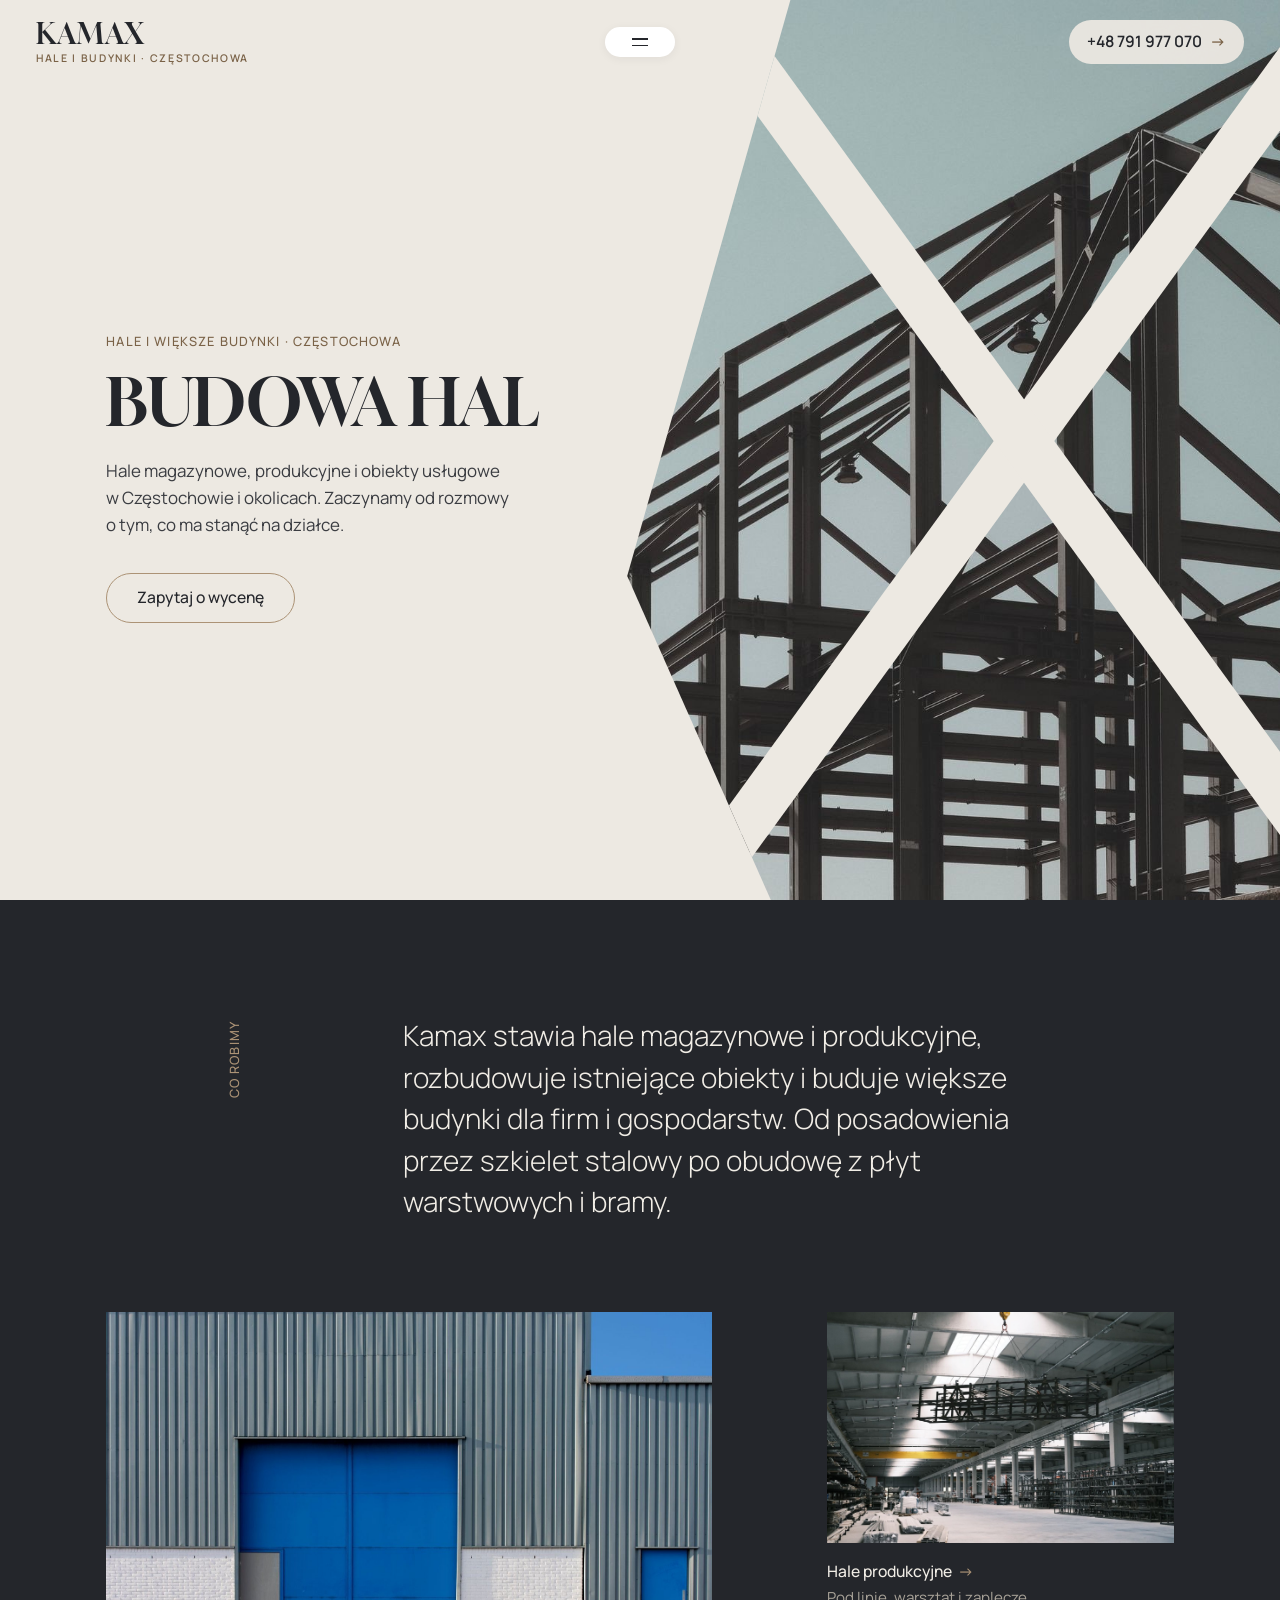
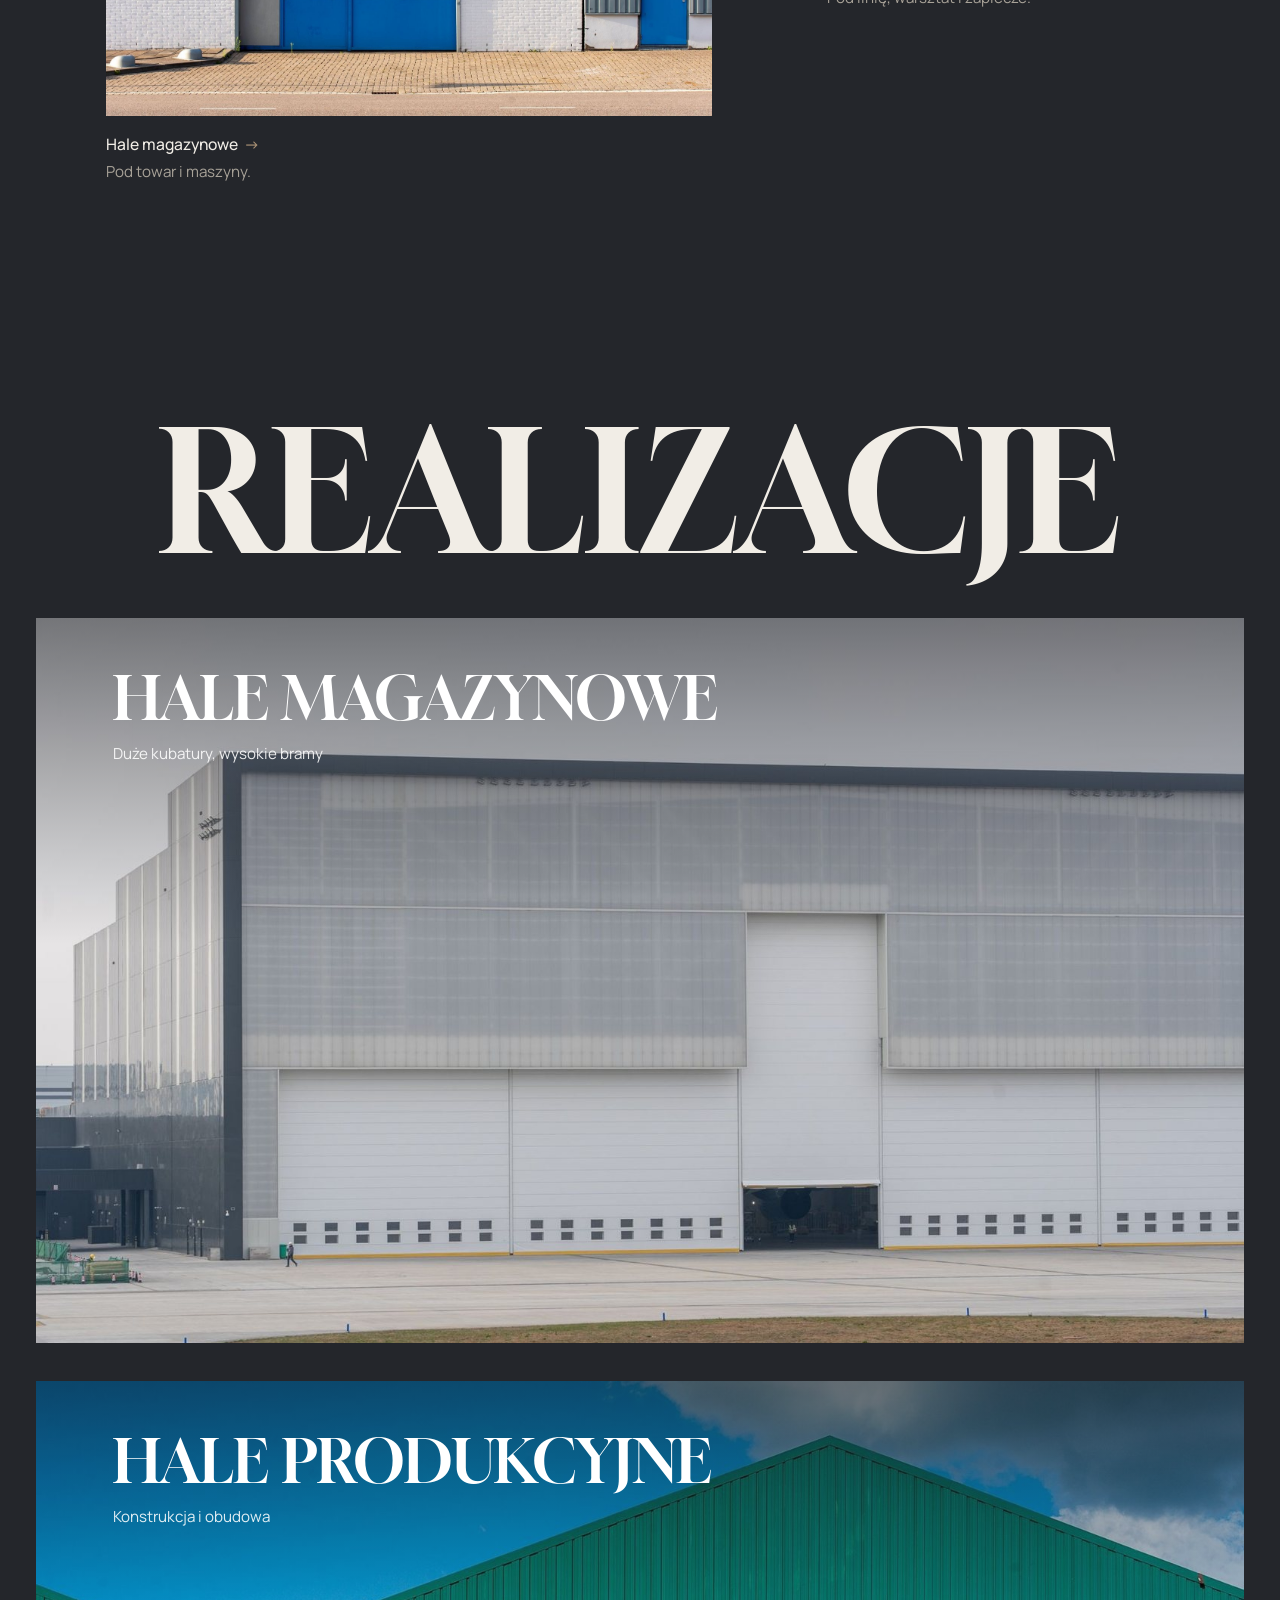
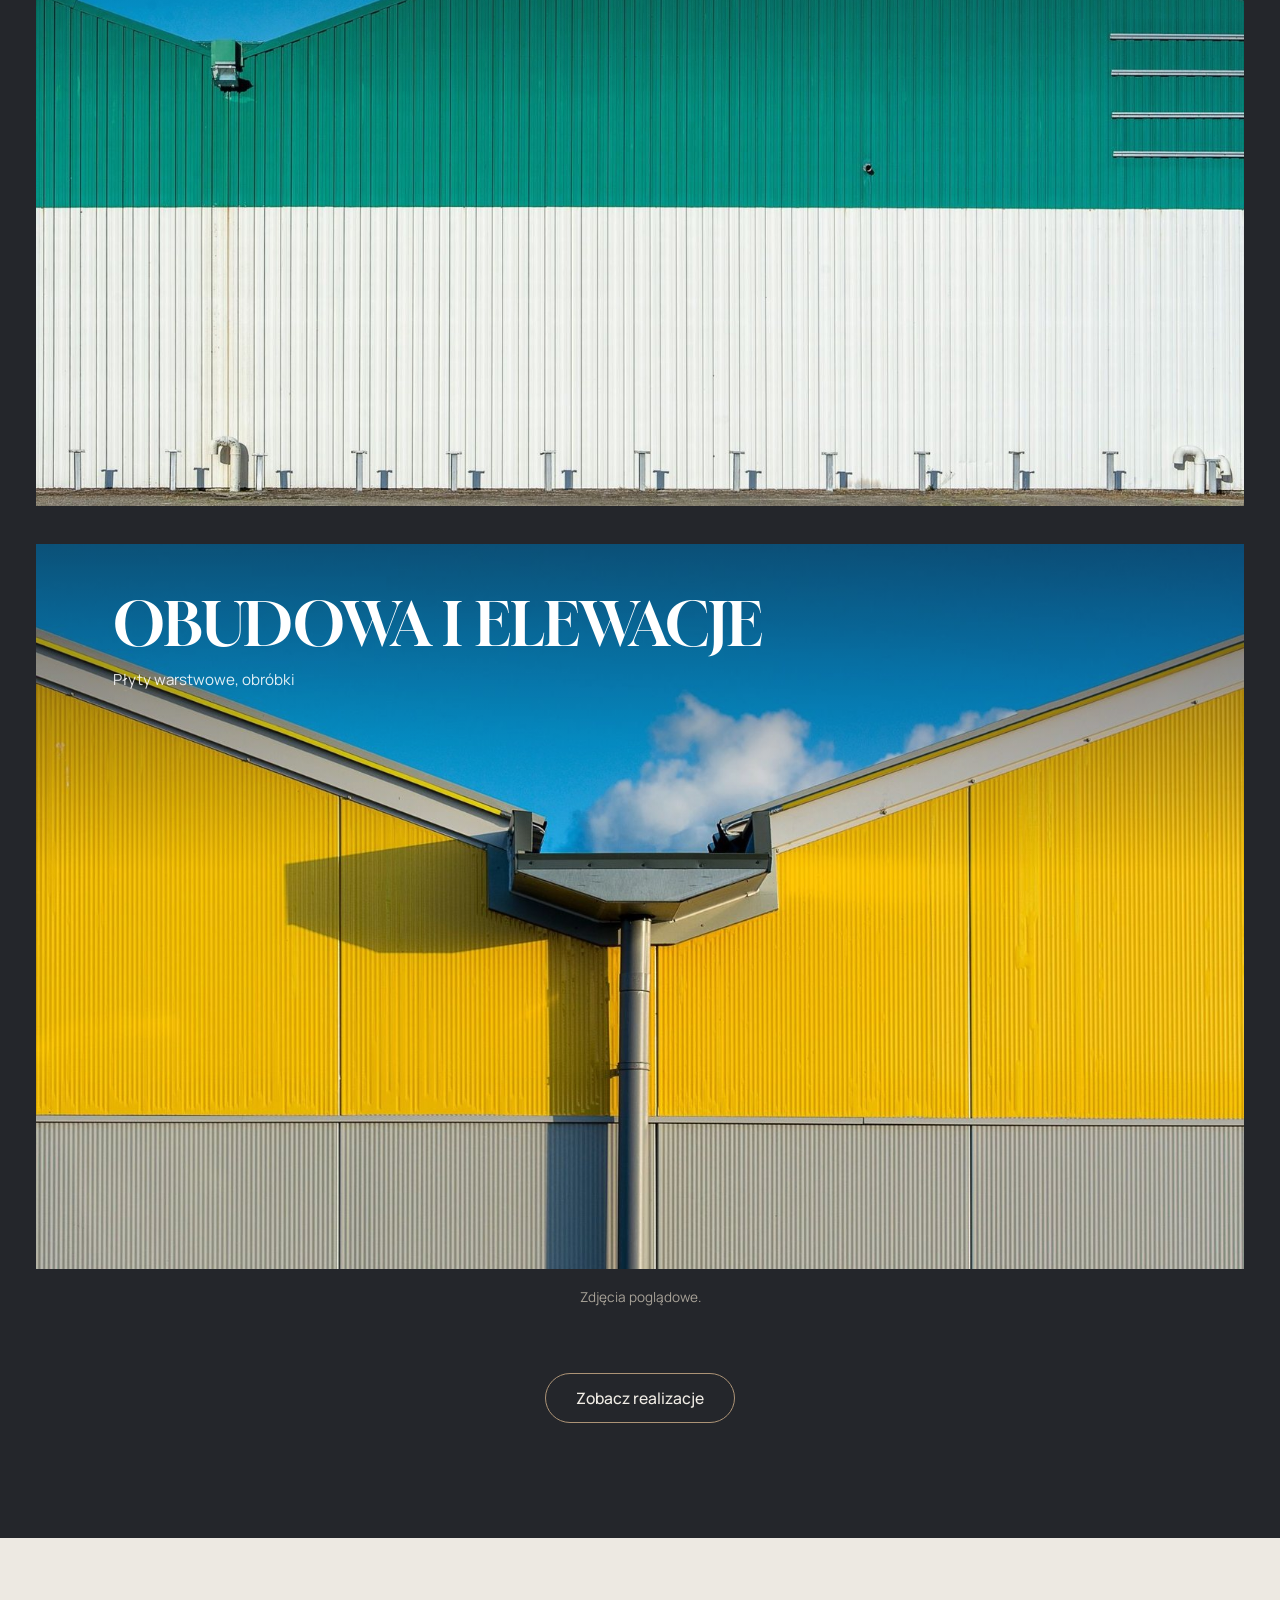
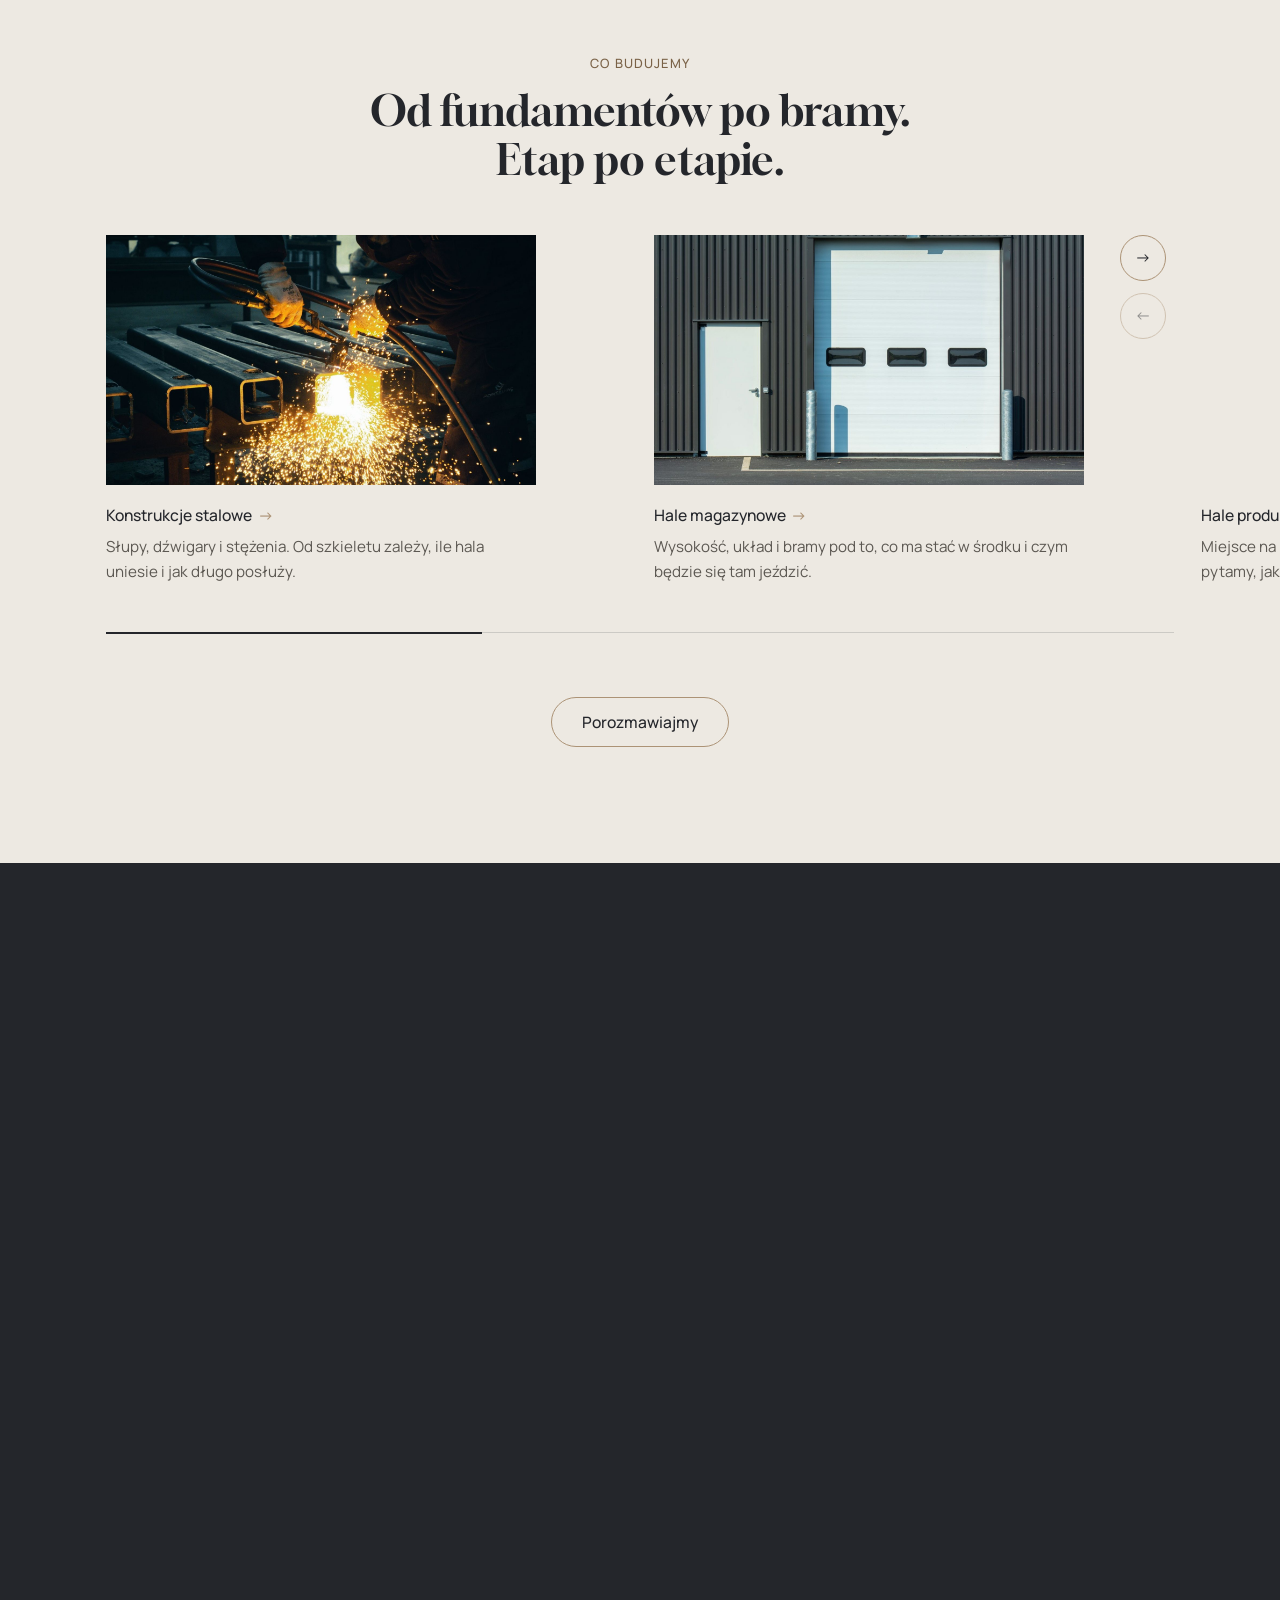
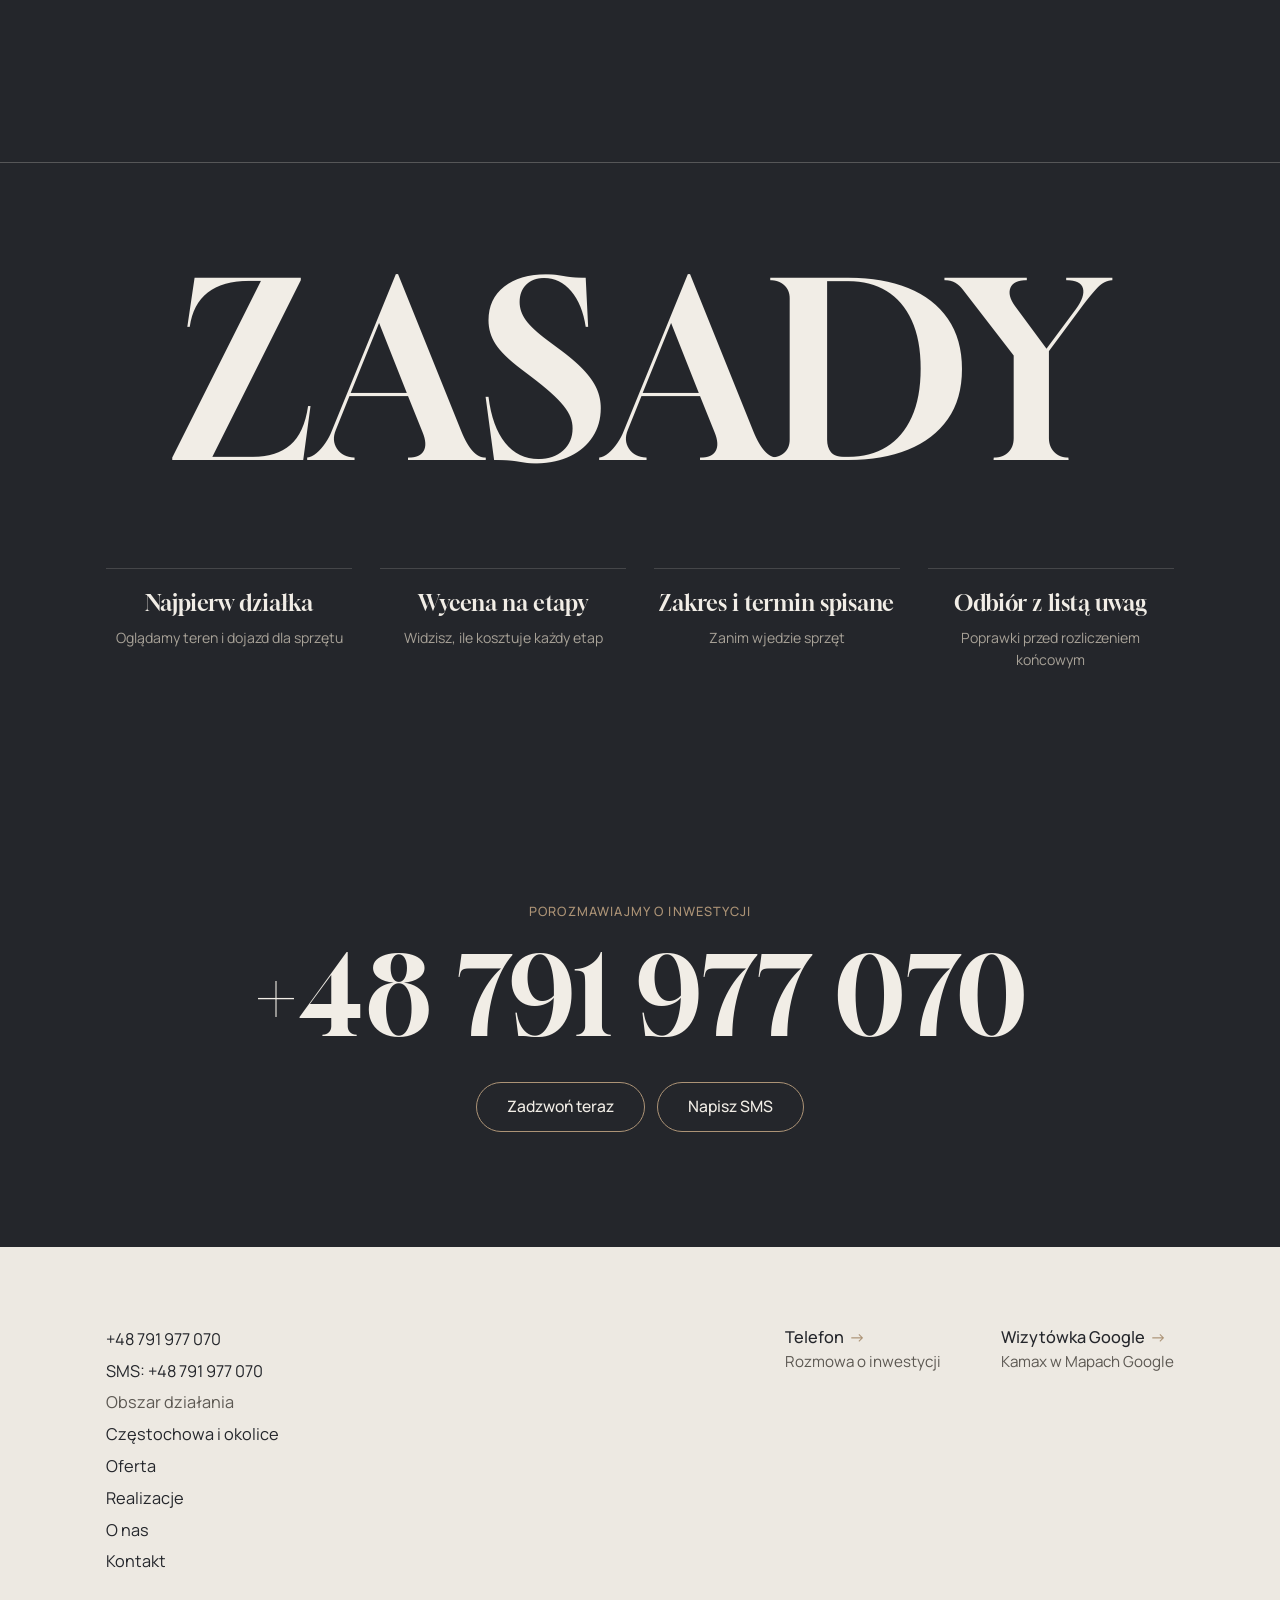
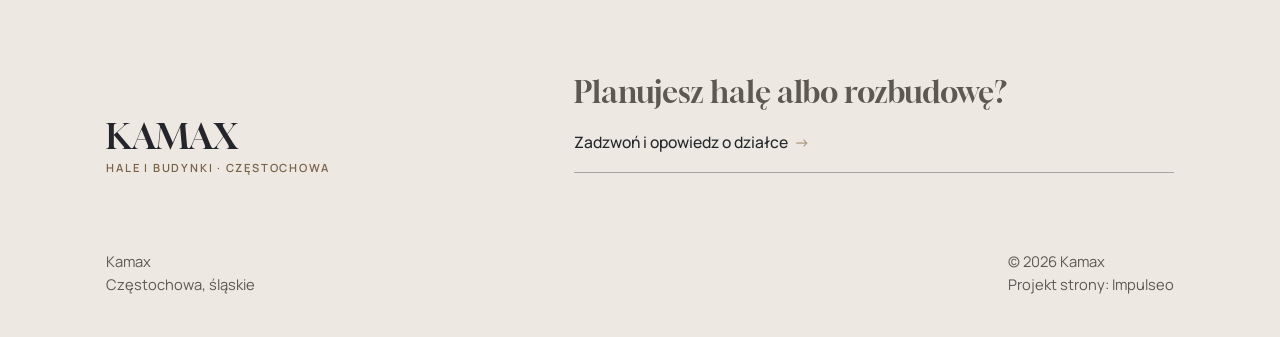
==== commit 17ff709e: "[claude-edit][cmt:39ddeced-7330-42b0-a770-0a1282817e1f] przebudowa wszystkich podstron na układ wg k" ====
--- a/index.html
+++ b/index.html
@@ -2,6 +2,10 @@
 <html lang="pl">
 <head>
 <meta charset="UTF-8">
+<meta name="theme-color" content="#EDE9E2">
+<meta name="theme-color" content="#EDE9E2">
+<meta name="theme-color" content="#EDE9E2">
+<meta name="theme-color" content="#EDE9E2">
 <meta name="viewport" content="width=device-width, initial-scale=1.0">
 <title>Kamax - Budowa hal i większych obiektów · Częstochowa</title>
 <meta name="description" content="Kamax - budowa hal magazynowych i produkcyjnych oraz większych budynków. Okolice Częstochowy i Kłobucka. Zadzwoń i umów rozmowę o inwestycji.">
@@ -20,186 +24,180 @@
 <script type="application/ld+json">{"@context": "https://schema.org", "@type": "LocalBusiness", "name": "Kamax", "url": "https://kris20032.github.io/kamax/", "telephone": "+48791977070", "image": "https://kris20032.github.io/kamax/img/og.jpg", "areaServed": "Częstochowa", "sameAs": ["https://www.google.com/maps/place/Kamax/data=!4m2!3m1!1s0xa31e9bbe7ba546d1:0x5132e5cb5c3500d8"]}</script>
 <link rel="preconnect" href="https://fonts.googleapis.com">
 <link rel="preconnect" href="https://fonts.gstatic.com" crossorigin>
-<link href="https://fonts.googleapis.com/css2?family=Space+Grotesk:wght@500;600;700&family=DM+Sans:opsz,wght@9..40,400;9..40,500;9..40,600&display=swap" rel="stylesheet">
-<link rel="stylesheet" href="assets/styles.css?v=93d61634">
+<link href="https://fonts.googleapis.com/css2?family=Gloock&family=Manrope:wght@300;400;500;600;700&display=swap" rel="stylesheet">
+<link rel="stylesheet" href="assets/styles.css?v=20261104k">
 </head>
 <body>
 
 <header class="nav">
-  <div class="wrap nav-inner">
-    <a class="brand" href="index.html"><span class="name">Kamax</span><span class="sub">Częstochowa</span></a>
-    <nav class="nav-links">
-      <a href="oferta.html">Oferta</a>
-      <a href="realizacje.html">Realizacje</a>
-      <a href="o-nas.html">O nas</a>
-      <a href="kontakt.html">Kontakt</a>
-      <a href="tel:+48791977070" class="btn btn-accent">Zadzwoń +48 791 977 070</a>
-    </nav>
-    <button class="nav-toggle" aria-label="Menu"><span></span><span></span><span></span></button>
-  </div>
+  <div class="nav-inner">
+    <a class="brand" href="index.html" aria-label="Kamax - strona główna"><span class="name">KAMAX</span><span class="tag">Hale i&nbsp;budynki · Częstochowa</span></a>
+    <button class="nav-toggle" aria-label="Menu" aria-controls="menu"><span></span><span></span></button>
+    <a class="nav-phone" href="tel:+48791977070">+48 791 977 070 <span class="arr">→</span></a>
+  </div>
+  <nav class="nav-links" id="menu" aria-label="Menu główne">
+    <div class="menu-inner">
+      <div class="menu-top"><span class="name">KAMAX</span><span></span><a class="btn" href="tel:+48791977070">+48 791 977 070</a></div>
+      <div class="menu-cols">
+        <ul class="menu-main">
+          <li><a href="index.html">Start</a></li>
+          <li><a href="oferta.html">Oferta</a></li>
+          <li><a href="realizacje.html">Realizacje</a></li>
+          <li><a href="o-nas.html">O&nbsp;nas</a></li>
+          <li><a href="kontakt.html">Kontakt</a></li>
+        </ul>
+        <div class="menu-col"><p class="menu-ttl">Co budujemy</p><ul><li><a href="oferta.html#konstrukcje">Konstrukcje stalowe</a></li><li><a href="oferta.html#magazynowe">Hale magazynowe</a></li><li><a href="oferta.html#produkcyjne">Hale produkcyjne</a></li><li><a href="oferta.html#rozbudowy">Rozbudowy i&nbsp;przebudowy</a></li><li><a href="oferta.html#plyty">Obudowa z&nbsp;płyt warstwowych</a></li><li><a href="oferta.html#uslugowe">Budynki usługowe i&nbsp;gospodarcze</a></li></ul></div>
+        <div class="menu-col"><p class="menu-ttl">Kontakt</p><ul>
+          <li><a href="tel:+48791977070">+48 791 977 070</a></li>
+          <li><a href="sms:+48791977070">Napisz SMS</a></li>
+          <li class="muted">Częstochowa i&nbsp;okolice</li>
+        </ul></div>
+      </div>
+    </div>
+  </nav>
 </header>
 
 <main>
-<section class="hero-fach">
-  <img class="hf-photo" src="img/hero.jpg" fetchpriority="high" data-rotate="img/g1.jpg|img/g2.jpg" alt="Kamax" width="1776" height="1120">
-  <div class="hf-panel">
-    <div class="hf-inner">
-      <span class="hf-kicker">Hale i większe budynki</span>
-      <h1 class="hf-title">Stawiamy hale <em>i większe budynki</em></h1>
-      <p class="hf-lead">Hale magazynowe, produkcyjne i obiekty usługowe. Częstochowa i okolice. Zaczynamy od rozmowy o tym, co ma stanąć na działce.</p>
-      <a class="hf-phone" href="tel:+48791977070"><span class="hf-phone-lab">Zadzwoń teraz</span><span class="hf-phone-num"><svg class="ico-tel" width="16" height="16" viewBox="0 0 24 24" fill="none" aria-hidden="true"><path d="M6.6 10.8a15.5 15.5 0 0 0 6.6 6.6l2.2-2.2a1 1 0 0 1 1-.24 11.4 11.4 0 0 0 3.6.58 1 1 0 0 1 1 1V20a1 1 0 0 1-1 1A17 17 0 0 1 3 4a1 1 0 0 1 1-1h3.5a1 1 0 0 1 1 1c0 1.25.2 2.46.58 3.6a1 1 0 0 1-.25 1l-2.23 2.2Z" fill="currentColor"/></svg> +48 791 977 070</span></a>
-      <div class="hf-actions">
-        <a href="kontakt.html" class="btn btn-accent">Zadzwoń <span class="arr">→</span></a>
-        <a href="tel:+48791977070" class="btn btn-ghost hf-ghost">Zadzwoń +48 791 977 070</a>
-      </div>
-    </div>
-  </div>
-</section>
-<section class="fach-promise">
+<section class="banner">
+  <div class="banner__content">
+    <span class="sub">Hale i&nbsp;większe budynki · Częstochowa</span>
+    <h1>Budowa hal</h1>
+    <p class="banner__txt">Hale magazynowe, produkcyjne i&nbsp;obiekty usługowe w&nbsp;Częstochowie i&nbsp;okolicach. Zaczynamy od rozmowy o&nbsp;tym, co ma stanąć na działce.</p>
+    <div class="btns"><a class="btn" href="kontakt.html">Zapytaj o&nbsp;wycenę</a></div>
+  </div>
+  <figure class="hero-img banner__img"><img src="img/hero.jpg" alt="Stalowa konstrukcja hali na tle nieba" fetchpriority="high" width="1880" height="1253"></figure>
+</section>
+
+<section class="bg-ink pv">
   <div class="wrap">
-    <ul class="fp-row reveal"><li>Hale magazynowe i produkcyjne</li><li>Dojazd: Częstochowa i okolice</li><li>Wycena po oględzinach działki</li></ul>
-  </div>
-</section>
-<section class="objawy">
-  <div class="wrap">
-    <div class="head reveal">
-      <span class="eyebrow">Od czego zacząć</span>
-      <h2>Jaki obiekt planujesz?</h2>
-      <p>Wybierz rodzaj budynku i zadzwoń. Na początek wystarczy wymiar, przeznaczenie i lokalizacja działki.</p>
-    </div>
-    <div class="obj-grid">
-      <a class="obj-tile reveal" href="kontakt.html"><span class="ot-row"><span class="ot-name">Hala magazynowa</span><span class="ot-arr" aria-hidden="true">→</span></span></a>
-      <a class="obj-tile reveal" href="kontakt.html"><span class="ot-row"><span class="ot-name">Hala produkcyjna</span><span class="ot-arr" aria-hidden="true">→</span></span></a>
-      <a class="obj-tile reveal" href="kontakt.html"><span class="ot-row"><span class="ot-name">Obiekt usługowy</span><span class="ot-arr" aria-hidden="true">→</span></span></a>
-      <a class="obj-tile reveal" href="kontakt.html"><span class="ot-row"><span class="ot-name">Budynek gospodarczy</span><span class="ot-arr" aria-hidden="true">→</span></span></a>
-      <a class="obj-tile reveal" href="kontakt.html"><span class="ot-row"><span class="ot-name">Rozbudowa hali</span><span class="ot-arr" aria-hidden="true">→</span></span></a>
-      <a class="obj-tile reveal" href="kontakt.html"><span class="ot-row"><span class="ot-name">Wiata i zadaszenie</span><span class="ot-arr" aria-hidden="true">→</span></span></a>
-    </div>
-  </div>
-</section>
-<section class="gateways-band">
-  <div class="wrap">
-    <div class="gateways">
-      <a href="oferta.html" class="gateway reveal"><img src="img/g3.jpg" alt="Konstrukcje stalowe" loading="lazy" width="1600" height="1066" decoding="async"><span class="g-ttl">Konstrukcje stalowe</span></a>
-      <a href="oferta.html" class="gateway reveal"><img src="img/g4.jpg" alt="Hale magazynowe" loading="lazy" width="1600" height="1066" decoding="async"><span class="g-ttl">Hale magazynowe</span></a>
-      <a href="oferta.html" class="gateway reveal"><img src="img/g5.jpg" alt="Hale produkcyjne" loading="lazy" width="1552" height="1014" decoding="async"><span class="g-ttl">Hale produkcyjne</span></a>
-    </div>
-  </div>
-</section>
-<section class="proces proces-os fachowcy">
-  <div class="wrap proc-grid">
-    <div class="proc-side">
-      <div class="head reveal">
-        <span class="eyebrow">Jak pracujemy</span>
-        <h2>Wiesz, na czym stoisz - na każdym etapie</h2>
-        <p>Od pierwszego telefonu do odbioru roboty - krok po kroku.</p>
-      </div>
-      <div class="proc-count" aria-hidden="true"><span class="pc-cur">01</span><span class="pc-all">/ 04</span></div>
-      <div class="proc-bar" aria-hidden="true"><i></i></div>
-      <p class="proc-now" aria-hidden="true">Rozmowa o inwestycji</p>
-    </div>
-    <ol class="proces-line">
-      <li class="reveal"><span class="pno">01</span><h3>Rozmowa o inwestycji</h3><p>Opowiadasz, do czego ma służyć budynek, jakie ma mieć wymiary i gdzie stanie.</p></li>
-      <li class="reveal"><span class="pno">02</span><h3>Oględziny i wycena</h3><p>Przyjeżdżamy na działkę, oglądamy teren i dostęp dla sprzętu. Potem dostajesz wycenę rozbitą na etapy.</p></li>
-      <li class="reveal"><span class="pno">03</span><h3>Budowa etapami</h3><p>Fundamenty, konstrukcja, obudowa, bramy. Po każdym etapie wiesz, co zostało zrobione.</p></li>
-      <li class="reveal"><span class="pno">04</span><h3>Odbiór obiektu</h3><p>Przechodzimy razem po hali, spisujemy uwagi i poprawiamy je przed rozliczeniem końcowym.</p></li>
-    </ol>
-  </div>
-</section>
-<section>
-  <div class="wrap">
-    <div class="head reveal">
-      <span class="eyebrow">Realizacje</span>
-      <h2>Hale i obiekty</h2>
-      <p>Rodzaj obiektów, które stawiamy: hale magazynowe, produkcyjne i budynki z płyt warstwowych.</p>
-    </div>
-    <div class="gallery">
-      <div class="tile t-two3 reveal"><img src="img/g6.jpg" alt="Kamax" loading="lazy" width="1600" height="1066" decoding="async"></div>
-      <div class="tile t-third reveal"><img src="img/g7.jpg" alt="Kamax" loading="lazy" width="1600" height="1066" decoding="async"></div>
-      <div class="tile t-third reveal"><img src="img/g8.jpg" alt="Kamax" loading="lazy" width="1600" height="1066" decoding="async"></div>
-      <div class="tile t-third reveal"><img src="img/g9.jpg" alt="Kamax" loading="lazy" width="1600" height="1066" decoding="async"></div>
-      <div class="tile t-third reveal"><img src="img/g10.jpg" alt="Kamax" loading="lazy" width="1600" height="1066" decoding="async"></div>
-    </div>
-    <div style="margin-top:var(--space-7)" class="reveal"><a href="realizacje.html" class="btn btn-accent">Pełna galeria <span class="arr">→</span></a></div>
-  </div>
-</section>
-<section class="fach-uslugi">
-  <div class="wrap">
-    <div class="head reveal">
-      <span class="eyebrow">Zakres prac</span>
-      <h2>Co budujemy</h2>
-      <p>Czym zajmuję się na co dzień - z opisem i widełkami cenowymi.</p>
-    </div>
-    <ul class="fu-list">
-      <li class="fu-row reveal"><div class="fu-name">Konstrukcje stalowe</div><div class="fu-desc">Montaż szkieletu hali: słupy, dźwigary, stężenia. Od tego zależy, ile hala uniesie i jak długo posłuży.</div><a class="fu-cta" href="kontakt.html">Wycena <span class="arr">→</span></a></li>
-      <li class="fu-row reveal"><div class="fu-name">Hale magazynowe</div><div class="fu-desc">Obiekty pod składowanie towaru i maszyn. Układ, wysokość i bramy dopasowujemy do tego, co ma stać w środku.</div><a class="fu-cta" href="kontakt.html">Wycena <span class="arr">→</span></a></li>
-      <li class="fu-row reveal"><div class="fu-name">Hale produkcyjne</div><div class="fu-desc">Budynki pod produkcję i warsztaty: z miejscem na linię, zaplecze i wjazd dla ciężarówek.</div><a class="fu-cta" href="kontakt.html">Wycena <span class="arr">→</span></a></li>
-      <li class="fu-row reveal"><div class="fu-name">Rozbudowy i przebudowy</div><div class="fu-desc">Dobudowa nowej części do istniejącej hali albo zmiana jej układu pod nowe potrzeby.</div><a class="fu-cta" href="kontakt.html">Wycena <span class="arr">→</span></a></li>
-      <li class="fu-row reveal"><div class="fu-name">Obudowa z płyt warstwowych</div><div class="fu-desc">Ściany i dach z płyt warstwowych, obróbki, bramy segmentowe i drzwi. Hala zamknięta i gotowa do użytku.</div><a class="fu-cta" href="kontakt.html">Wycena <span class="arr">→</span></a></li>
-      <li class="fu-row reveal"><div class="fu-name">Budynki usługowe i gospodarcze</div><div class="fu-desc">Większe obiekty dla firm i gospodarstw: pawilony, wiaty, budynki zaplecza.</div><a class="fu-cta" href="kontakt.html">Wycena <span class="arr">→</span></a></li>
-    </ul>
-    <div style="margin-top:var(--space-7)" class="reveal"><a href="oferta.html" class="btn btn-ghost">Pełna oferta <span class="arr">→</span></a></div>
-  </div>
-</section>
-<section class="stopklatka" aria-hidden="true">
-  <div class="stk-bg" style="background-image:url(img/g11.jpg)"></div>
-</section>
-<section class="opinie op-fallback">
-  <div class="wrap">
-    <div class="head center reveal">
-      <span class="eyebrow">Opinie</span>
-      <h2>Co mówią klienci</h2>
-      <p>Każdy obiekt jest inny, dlatego najlepiej zacząć od krótkiej rozmowy o tym, co ma powstać.</p>
-    </div>
-  </div>
-</section>
-<section class="cta">
-  <div class="wrap">
-    <div class="reveal">
-      <span class="eyebrow">Współpraca</span>
-      <h2>Potrzebujesz fachowca? Wycenimy za darmo.</h2>
-      <p>Zadzwoń lub napisz - przyjedziemy, obejrzymy i podamy jasną cenę. Bez zobowiązań.</p>
-    </div>
-    <div class="cta-actions reveal">
-      <a href="kontakt.html" class="btn btn-light">Zadzwoń <span class="arr">→</span></a>
-      <a href="tel:+48791977070" class="btn btn-ghost btn-ghost-cta">+48 791 977 070</a>
-    </div>
+    <div class="intro reveal">
+      <span class="sub vlabel">Co robimy</span>
+      <div>
+        <p class="intro__txt">Kamax stawia hale magazynowe i&nbsp;produkcyjne, rozbudowuje istniejące obiekty i&nbsp;buduje większe budynki dla firm i&nbsp;gospodarstw. Od posadowienia przez szkielet stalowy po obudowę z&nbsp;płyt warstwowych i&nbsp;bramy.</p>
+      </div>
+    </div>
+    <div class="duo">
+      <div class="duo__item reveal">
+        <figure><a href="oferta.html#magazynowe"><img src="img/g1.jpg" alt="Hala magazynowa z niebieską bramą" width="1600" height="1068" decoding="async"></a></figure>
+        <div class="duo__cap"><a class="lnk" href="oferta.html#magazynowe">Hale magazynowe <span class="arr">→</span></a><span class="foot-note">Pod towar i&nbsp;maszyny.</span></div>
+      </div>
+      <div class="duo__item reveal">
+        <figure><a href="oferta.html#produkcyjne"><img src="img/g2.jpg" alt="Wnętrze hali produkcyjnej" width="1600" height="1066" decoding="async"></a></figure>
+        <div class="duo__cap"><a class="lnk" href="oferta.html#produkcyjne">Hale produkcyjne <span class="arr">→</span></a><span class="foot-note">Pod linię, warsztat i&nbsp;zaplecze.</span></div>
+      </div>
+    </div>
+  </div>
+</section>
+
+<section class="bg-ink pv">
+  <h2 class="huge reveal">Realizacje</h2>
+  <div class="wrap-s">
+    <div class="projects">
+      <a class="project reveal" href="realizacje.html"><img src="img/g5.jpg" alt="Duża hala z płyt warstwowych" loading="lazy" width="1600" height="1066" decoding="async"><h3 class="project__title">Hale magazynowe</h3><span class="project__meta">Duże kubatury, wysokie bramy</span></a>
+      <a class="project reveal" href="realizacje.html"><img src="img/g7.jpg" alt="Hala z dachem w kształcie piły" loading="lazy" width="1600" height="1066" decoding="async"><h3 class="project__title">Hale produkcyjne</h3><span class="project__meta">Konstrukcja i&nbsp;obudowa</span></a>
+      <a class="project reveal" href="realizacje.html"><img src="img/g12.jpg" alt="Elewacja hali z żółtych płyt" loading="lazy" width="1600" height="1066" decoding="async"><h3 class="project__title">Obudowa i&nbsp;elewacje</h3><span class="project__meta">Płyty warstwowe, obróbki</span></a>
+    </div>
+    <p class="note">Zdjęcia poglądowe.</p>
+    <div class="center mt-m reveal"><a class="btn" href="realizacje.html">Zobacz realizacje</a></div>
+  </div>
+</section>
+
+<section class="bg-paper pv">
+  <div class="wrap sec-head reveal">
+    <span class="sub">Co budujemy</span>
+    <h2>Od fundamentów po bramy. Etap po etapie.</h2>
+  </div>
+  <div class="rail reveal" data-rail>
+    <div class="rail-nav"><button class="rail-btn" data-next aria-label="Następna usługa">→</button><button class="rail-btn" data-prev aria-label="Poprzednia usługa">←</button></div>
+    <div class="wrap" style="padding-right:0">
+      <div class="rail-track">
+        <article class="rail-item">
+          <figure><a href="oferta.html#konstrukcje"><img src="img/g9.jpg" alt="Spawanie stalowych profili" loading="lazy" width="1600" height="1066" decoding="async"></a></figure>
+          <a class="lnk" href="oferta.html#konstrukcje">Konstrukcje stalowe <span class="arr">→</span></a>
+          <p>Słupy, dźwigary i&nbsp;stężenia. Od szkieletu zależy, ile hala uniesie i&nbsp;jak długo posłuży.</p>
+        </article>
+        <article class="rail-item">
+          <figure><a href="oferta.html#magazynowe"><img src="img/g8.jpg" alt="Brama segmentowa w hali" loading="lazy" width="1600" height="1066" decoding="async"></a></figure>
+          <a class="lnk" href="oferta.html#magazynowe">Hale magazynowe <span class="arr">→</span></a>
+          <p>Wysokość, układ i&nbsp;bramy pod to, co ma stać w&nbsp;środku i&nbsp;czym będzie się tam jeździć.</p>
+        </article>
+        <article class="rail-item">
+          <figure><a href="oferta.html#produkcyjne"><img src="img/g10.jpg" alt="Cięcie stalowych belek" loading="lazy" width="1600" height="1066" decoding="async"></a></figure>
+          <a class="lnk" href="oferta.html#produkcyjne">Hale produkcyjne <span class="arr">→</span></a>
+          <p>Miejsce na linię, zaplecze i&nbsp;wjazd dla ciężarówek. Najpierw pytamy, jak ma płynąć praca.</p>
+        </article>
+        <article class="rail-item">
+          <figure><a href="oferta.html#rozbudowy"><img src="img/g3.jpg" alt="Stalowe kratownice i dźwigi" loading="lazy" width="1600" height="1066" decoding="async"></a></figure>
+          <a class="lnk" href="oferta.html#rozbudowy">Rozbudowy i&nbsp;przebudowy <span class="arr">→</span></a>
+          <p>Nowa część przy istniejącej hali albo zmiana jej układu pod nowe potrzeby firmy.</p>
+        </article>
+        <article class="rail-item">
+          <figure><a href="oferta.html#plyty"><img src="img/g11.jpg" alt="Elewacja z płyt warstwowych" loading="lazy" width="1600" height="1066" decoding="async"></a></figure>
+          <a class="lnk" href="oferta.html#plyty">Obudowa z&nbsp;płyt warstwowych <span class="arr">→</span></a>
+          <p>Ściany i&nbsp;dach z&nbsp;płyt warstwowych, obróbki, bramy segmentowe i&nbsp;drzwi. Hala zamknięta i&nbsp;gotowa.</p>
+        </article>
+        <article class="rail-item">
+          <figure><a href="oferta.html#uslugowe"><img src="img/g4.jpg" alt="Budynek z płyt warstwowych" loading="lazy" width="1600" height="1066" decoding="async"></a></figure>
+          <a class="lnk" href="oferta.html#uslugowe">Budynki usługowe i&nbsp;gospodarcze <span class="arr">→</span></a>
+          <p>Pawilony, wiaty, budynki zaplecza. Większe obiekty dla firm i&nbsp;gospodarstw.</p>
+        </article>
+      </div>
+    </div>
+    <div class="rail-bar"><i></i></div>
+  </div>
+  <div class="center mt-m reveal"><a class="btn" href="kontakt.html">Porozmawiajmy</a></div>
+</section>
+
+<section class="stopklatka" aria-hidden="true"><div class="stk-bg" style="background-image:url(img/g6.jpg)"></div></section>
+
+<section class="bg-ink pv zasady">
+  <h2 class="huge huge--fit6 reveal">Zasady</h2>
+  <div class="wrap"><ul class="steps steps--promise"><li class="reveal"><span class="lab lab-serif">Najpierw działka</span><span class="desc">Oglądamy teren i&nbsp;dojazd dla sprzętu</span></li><li class="reveal"><span class="lab lab-serif">Wycena na etapy</span><span class="desc">Widzisz, ile kosztuje każdy etap</span></li><li class="reveal"><span class="lab lab-serif">Zakres i&nbsp;termin spisane</span><span class="desc">Zanim wjedzie sprzęt</span></li><li class="reveal"><span class="lab lab-serif">Odbiór z&nbsp;listą uwag</span><span class="desc">Poprawki przed rozliczeniem końcowym</span></li></ul></div>
+</section>
+
+<section class="bg-ink pv call cta">
+  <div class="wrap reveal">
+    <span class="sub">Porozmawiajmy o&nbsp;inwestycji</span>
+    <a class="phone-big" href="tel:+48791977070">+48 791 977 070</a>
+    <div class="btns"><a class="btn" href="tel:+48791977070">Zadzwoń teraz</a><a class="btn" href="sms:+48791977070">Napisz SMS</a></div>
   </div>
 </section>
 </main>
 
 <footer>
   <div class="wrap">
-    <div class="foot-grid">
-      <div class="foot-brand">
-        <div class="name">Kamax</div>
-        <p>Hale magazynowe, produkcyjne i obiekty usługowe. Częstochowa i okolice. Zaczynamy od rozmowy o tym, co ma stanąć na działce.</p>
-      </div>
-      <div class="foot-col">
-        <h4>Nawigacja</h4>
+    <div class="foot-top">
+      <div class="foot-list">
+        <a href="tel:+48791977070">+48 791 977 070</a>
+        <a href="sms:+48791977070">SMS: +48 791 977 070</a>
+        <span class="muted">Obszar działania</span>
+        <span>Częstochowa i&nbsp;okolice</span>
         <a href="oferta.html">Oferta</a>
         <a href="realizacje.html">Realizacje</a>
-        <a href="o-nas.html">O nas</a>
+        <a href="o-nas.html">O&nbsp;nas</a>
         <a href="kontakt.html">Kontakt</a>
       </div>
-      <div class="foot-col">
-        <h4>Kontakt</h4>
-        <a href="tel:+48791977070">+48 791 977 070</a>
-        <p>Częstochowa, śląskie</p>
-      <div class="foot-soc">
-        <a class="soc" href="https://www.google.com/maps/place/Kamax/data=!4m2!3m1!1s0xa31e9bbe7ba546d1:0x5132e5cb5c3500d8" target="_blank" rel="noopener" aria-label="Google - Kamax"><svg viewBox="0 0 24 24" aria-hidden="true" focusable="false"><path d="M12.48 10.92v3.28h7.84c-.24 1.84-.853 3.187-1.787 4.133-1.147 1.147-2.933 2.4-6.053 2.4-4.827 0-8.6-3.893-8.6-8.72s3.773-8.72 8.6-8.72c2.6 0 4.507 1.027 5.907 2.347l2.307-2.307C18.747 1.44 16.133 0 12.48 0 5.867 0 .307 5.387.307 12s5.56 12 12.173 12c3.573 0 6.267-1.173 8.373-3.36 2.16-2.16 2.84-5.213 2.84-7.667 0-.76-.053-1.467-.173-2.053H12.48z" fill="currentColor"/></svg></a>
-      </div>
+      <div class="foot-side">
+        <div><a class="lnk" href="tel:+48791977070">Telefon <span class="arr">→</span></a><span class="foot-note">Rozmowa o&nbsp;inwestycji</span></div>
+        <div><a class="lnk soc-g" href="https://www.google.com/maps/place/Kamax/data=!4m2!3m1!1s0xa31e9bbe7ba546d1:0x5132e5cb5c3500d8" target="_blank" rel="noopener" aria-label="Google - Kamax">Wizytówka Google <span class="arr">→</span></a><span class="foot-note">Kamax w&nbsp;Mapach Google</span></div>
+      </div>
+    </div>
+    <div class="foot-mid">
+      <div class="name">KAMAX<small>Hale i&nbsp;budynki · Częstochowa</small></div>
+      <div class="foot-cta">
+        <span class="big">Planujesz halę albo rozbudowę?</span>
+        <a class="lnk" href="tel:+48791977070">Zadzwoń i&nbsp;opowiedz o&nbsp;działce <span class="arr">→</span></a>
       </div>
     </div>
     <div class="foot-bot">
-      <span>© 2026 Kamax</span>
-      <span>Projekt strony: <a class="foot-credit" href="https://impulseo.pl" target="_blank" rel="noopener">Impulseo</a></span>
+      <span>Kamax<br>Częstochowa, śląskie</span>
+      <span>© 2026 Kamax<br>Projekt strony: <a class="foot-credit" href="https://impulseo.pl" target="_blank" rel="noopener">Impulseo</a></span>
     </div>
   </div>
 </footer>
-<div class="sticky-call"><a class="sc-call" href="tel:+48791977070"><svg class="ico-tel" width="16" height="16" viewBox="0 0 24 24" fill="none" aria-hidden="true"><path d="M6.6 10.8a15.5 15.5 0 0 0 6.6 6.6l2.2-2.2a1 1 0 0 1 1-.24 11.4 11.4 0 0 0 3.6.58 1 1 0 0 1 1 1V20a1 1 0 0 1-1 1A17 17 0 0 1 3 4a1 1 0 0 1 1-1h3.5a1 1 0 0 1 1 1c0 1.25.2 2.46.58 3.6a1 1 0 0 1-.25 1l-2.23 2.2Z" fill="currentColor"/></svg> Zadzwoń</a><a class="sc-quote" href="kontakt.html">Zadzwoń</a></div>
+<div class="sticky-call"><a class="sc-call" href="tel:+48791977070"><svg class="ico-tel" width="16" height="16" viewBox="0 0 24 24" fill="none" aria-hidden="true"><path d="M6.6 10.8a15.5 15.5 0 0 0 6.6 6.6l2.2-2.2a1 1 0 0 1 1-.24 11.4 11.4 0 0 0 3.6.58 1 1 0 0 1 1 1V20a1 1 0 0 1-1 1A17 17 0 0 1 3 4a1 1 0 0 1 1-1h3.5a1 1 0 0 1 1 1c0 1.25.2 2.46.58 3.6a1 1 0 0 1-.25 1l-2.23 2.2Z" fill="currentColor"/></svg> Zadzwoń</a><a class="sc-quote" href="sms:+48791977070">SMS</a></div>
 <div class="demo-wazne" data-do="2026-11-10" data-cykl="3" hidden><svg class="dw-ico" width="13" height="13" viewBox="0 0 24 24" fill="none" aria-hidden="true"><circle cx="12" cy="12" r="8.6" stroke="currentColor" stroke-width="1.8"/><path d="M12 7.2V12l3.3 2" stroke="currentColor" stroke-width="1.8" stroke-linecap="round"/></svg><span class="dw-txt"></span></div>
 
-<script src="assets/main.js"></script>
+<script src="assets/main.js?v=20261104k"></script>
 </body>
 </html>
--- a/assets/styles.css
+++ b/assets/styles.css
@@ -1,585 +1,318 @@
 /* ============================================================
-   STOLBASZ — premium, architektoniczny B2B fit-out
-   Jasna paleta, zero brązu. System wg premium-web-craft.
-   Projekt strony: Impulseo (impulseo.pl)
+   KAMAX - układ wg wzoru klienta (klindworthroofing.com), 04.11.2026
+   Beż + grafit + brąz, szeryfowe wersaliki, hero ze zdjęciem w ukośnym
+   kadrze, ogromne napisy sekcji, karuzela usług, pełnoekranowe zdjęcie.
    ============================================================ */
-
 :root{
-  /* PALETA — jasna, architektoniczna, chłodna */
-  --paper:#F4F6F8;          /* główne tło */
-  --paper-2:#E7EBEF;        /* sekcje alternatywne (chłodny jasny szary) */
-  --paper-3:#E7EBEF;        /* delikatne wypełnienia */
-  --ink:#15212E;            /* tekst główny — chłodny grafit */
-  --ink-soft:#243443;       /* nagłówki drugorzędne */
-  --muted:#6B7785;          /* tekst poboczny */
-  --line:rgba(21,33,46,.12);/* hairline */
-  --accent:#E8A317;         /* stonowany petrol-slate — jedyny akcent */
-  --accent-d:#C9870C;
-  --accent-soft:rgba(232,163,23,.10);
-  --dark:#15212E;           /* sekcje ciemne (stopka/CTA) */
-
-  /* HOVER ZDJĘĆ — JEDEN standard dla całego silnika (decyzja K. 04.08.2026, artefakt z wariantami).
-     AKTUALNE (K.+Szymon 09.08.2026, wybór z artefaktu 6 wariantów): zoom 1.05 przy 1.4s -
-     przy tak długim czasie mocniejszy kadr NIE skacze, tylko „oddycha". Poprzedni standard
-     (1.02 / .55s z 04.08) odbierany jako dynamiczny i szybki.
-     Spoczynek lekko przygaszony, ale TYLKO tam, gdzie jest mysz (@media hover:hover) —
-     na telefonie zdjęcia zostają w pełnej jasności. */
-  --img-zoom:1.05;                   /* K.+Szymon 09.08: wariant F z artefaktu porównawczego */
-  --img-rest:brightness(.95) saturate(.99);
-  --img-hot:brightness(1.06) saturate(1.05);
-  --img-dur:1.4s;                    /* K.+Szymon 09.08 (wariant F): powoli = elegancko */
-  --img-ease:cubic-bezier(.16,.84,.44,1);  /* miękki ogon, efekt „oddychania" */
-
-  /* ODSTĘPY — skala 4/8 */
-  --space-1:4px; --space-2:8px; --space-3:12px; --space-4:16px; --space-5:24px;
-  --space-6:32px; --space-7:48px; --space-8:64px; --space-9:96px; --space-10:128px;
-
-  /* TYPOGRAFIA — fluid clamp() (skala podbita 16.07.2026: większe, czytelniejsze litery — uwaga Adama) */
-  --text-sm:clamp(.9rem,.87rem + .12vw,1rem);
-  --text-base:clamp(1.08rem,1.04rem + .18vw,1.2rem);
-  --text-lg:clamp(1.24rem,1.15rem + .34vw,1.44rem);
-  --text-h3:clamp(1.34rem,1.22rem + .55vw,1.66rem);
-  --text-h2:clamp(2.1rem,1.66rem + 2.1vw,3.1rem);
-  --text-h1:clamp(2.9rem,2.1rem + 4vw,5.1rem);
-
-  /* PROMIENIE — architektoniczne, raczej ostre */
-  --r-sm:3px; --r-md:6px; --r-lg:10px;
-
-  /* RUCH */
-  --ease:cubic-bezier(.25,.46,.45,.94); --dur:.24s;
-
-  /* CIENIE — miękkie, warstwowe */
-  --sh-sm:0 1px 2px rgba(16,24,32,.04), 0 2px 8px rgba(16,24,32,.05);
-  --sh-md:0 2px 6px rgba(16,24,32,.05), 0 12px 28px -8px rgba(16,24,32,.12);
-  --sh-lg:0 6px 14px rgba(16,24,32,.07), 0 26px 56px -18px rgba(16,24,32,.22);
-
-  --hairline:1px solid var(--line);
-
-  --font-display:'Space Grotesk','Inter',sans-serif;
-  --font-body:'DM Sans','Inter',sans-serif;
-}
-
-*{box-sizing:border-box;margin:0;padding:0}
-html{scroll-behavior:smooth}
-body{
-  font-family:var(--font-body);
-  font-size:var(--text-base);
-  line-height:1.65;
-  color:var(--ink);
-  background:var(--paper);
-  -webkit-font-smoothing:antialiased;
-  text-rendering:optimizeLegibility;
-}
-img{max-width:100%;height:auto;display:block}  /* height:auto = width/height z atrybutów trzyma proporcje (TOP#12) */
+  --paper:#EDE9E2;--paper-2:#E3DDD3;--ink:#24262B;--ink-2:#2D3036;
+  --accent:#AC9376;--accent-d:#7A6247;--accent-soft:rgba(172,147,118,.14);
+  --light:#F1EDE6;--faded:#A8A298;--muted:#5C5852;--line:rgba(36,38,43,.16);--line-l:rgba(241,237,230,.16);
+  --serif:"Gloock",Georgia,"Times New Roman",serif;
+  --sans:"Manrope",Arial,sans-serif;
+  --ease:cubic-bezier(.2,.7,.2,1);--dur:.6s;
+  --nav-h:84px;--pad:clamp(20px,8.3vw,120px);--pad-s:clamp(16px,2.8vw,40px);
+  --r-sm:999px;--space-5:20px;
+  --img-dur:1.4s;--img-ease:cubic-bezier(.2,.7,.2,1);--img-zoom:1.05;--img-rest:none;--img-hot:none;
+}
+*,*::before,*::after{box-sizing:border-box}
+html{-webkit-text-size-adjust:100%;scroll-behavior:smooth}
+html.menu-open{overflow:hidden}
+body{margin:0;font-family:var(--sans);font-size:16px;line-height:1.6;color:var(--ink);background:var(--paper);
+  -webkit-font-smoothing:antialiased;text-rendering:optimizeLegibility}
+img{display:block;max-width:100%;height:auto}
 a{color:inherit;text-decoration:none}
-
-.wrap{width:min(92%,1180px);margin-inline:auto}
-section{padding-block:clamp(52px,6.5vw,96px)}
-
-h1,h2,h3{font-family:var(--font-display);font-weight:700;line-height:1.08;letter-spacing:-.02em;color:var(--ink)}
-h1{font-size:var(--text-h1);letter-spacing:-.035em}
-h2{font-size:var(--text-h2);letter-spacing:-.025em}
-h3{font-size:var(--text-h3)}
-/* MIARA — długość wiersza. WCAG 2.2 SC 1.4.8: max 80 znaków; Butterick: 45–90.
-   68ch daje realnie 72–78 znaków polskiego tekstu, czyli z zapasem pod granicą.
-   Wcześniej limit miał TYLKO <p> — <li>, <blockquote> i <dd> nie miały żadnego,
-   i to jedyny powód, dla którego 23 bloki na dwóch oddanych stronach jadą po
-   83–106 znaków w wierszu (pomiar 07.08.2026, bramka `miara`).
-   ⚠️ Listy i definicje ograniczamy TYLKO bez klasy: `ul`/`ol` z klasą to u nas
-   układ (siatki kafli, menu), a nie tekst ciągły — tam miarę wyznacza układ. */
-/* 60ch, nie 68ch (K. 10.08): po zmianie fontów na węższe kroje (DM Sans i spółka)
-   w 68ch mieściło się ~90 znaków - bramka pikselowa słusznie zgłaszała przekroczenie
-   granicy 80. Pomiar na żywej przeglądarce: 60ch = 90 znaków, 53ch = ~78 znaków, czyli normę WCAG 1.4.8. */
-:root{ --miara:53ch }
-p{max-width:min(100%,var(--miara))}
-blockquote,
-ul:not([class])>li, ol:not([class])>li,
-dl:not([class])>dd{max-width:min(100%,var(--miara))}
-
-/* ⚠️ Świadomie BEZ wyjątku `.tile p,.card p,.svc p{max-width:none}`, choć nasuwa się sam:
-   te akapity BYŁY już ograniczone (stare `p{max-width:65ch}`), więc „wyjątek" nie odblokowałby
-   niczego nowego — tylko ROZLUŹNIŁ stan sprzed zmiany na wszystkich demach naraz.
-   `figcaption` żadna z reguł wyżej nie dotyczy, więc też nie potrzebuje zwolnienia. */
-
-/* ŁAMANIE. `balance` wyrównuje długości wierszy w nagłówku, `pretty` pilnuje ostatniego
-   wiersza akapitu, żeby nie został w nim jeden wyraz. Obsługiwane od Chrome 117 /
-   Safari 17.5; starsze przeglądarki po prostu ignorują tę własność.
-   `text-wrap:pretty` nie występowało dotąd ANI RAZ w silniku ani w repo klientów. */
-h1,h2,h3,.lead,.lede{text-wrap:balance}
-p,li,blockquote,dd{text-wrap:pretty}
-
-.eyebrow{
-  font-family:var(--font-body);
-  font-size:var(--text-sm);
-  font-weight:600;
-  letter-spacing:.18em;
-  text-transform:uppercase;
-  color:var(--accent);
-  display:inline-flex;align-items:center;gap:var(--space-3);
-}
-/* flex:none + margin-top = kreska trzyma się PIERWSZEJ linii. Wcześniej align-items:center
-   centrowało ją względem całego bloku i przy zawinięciu (długi kicker typu
-   „…WNĘTRZ · LESZNO · OD 2019") druga linia lądowała z brzydkim wcięciem. */
-.eyebrow{align-items:flex-start}
-.eyebrow>*,.eyebrow{text-wrap:balance}   /* dlugi kicker lamal sie na sierote typu samo „2019" w drugiej linii */
-.eyebrow::before{content:"";width:28px;height:1px;background:var(--accent);display:inline-block;flex:none;margin-top:.62em}
-
-.muted{color:var(--muted)}
-.lead{font-size:var(--text-lg);line-height:1.55;color:var(--ink-soft);max-width:50ch}
-
-/* ---------- BUTTONS ---------- */
-.btn{
-  display:inline-flex;align-items:center;gap:var(--space-2);
-  font-weight:600;font-size:var(--text-sm);letter-spacing:.02em;
-  padding:var(--space-4) var(--space-6);
-  border-radius:var(--r-sm);
-  transition:transform var(--dur) var(--ease),box-shadow var(--dur) var(--ease),background var(--dur) var(--ease);
-  cursor:pointer;border:1px solid transparent;
-}
-.btn-accent{background:var(--accent);color:#fff;box-shadow:var(--sh-sm)}
-.btn-accent:hover{background:var(--accent-d);transform:translateY(-2px);box-shadow:var(--sh-md)}
-.btn-accent:active{transform:translateY(0);box-shadow:var(--sh-sm)}
-.btn-ghost{background:transparent;color:var(--ink);border-color:var(--line)}
-.btn-ghost:hover{border-color:var(--accent);color:var(--accent);transform:translateY(-2px)}
-.btn-light{background:#fff;color:var(--ink);box-shadow:var(--sh-sm)}
-.btn-light:hover{transform:translateY(-2px);box-shadow:var(--sh-md)}
-.btn .arr{transition:transform var(--dur) var(--ease)}
-.btn:hover .arr{transform:translateX(4px)}
-
-/* ---------- NAV ---------- */
-.nav{
-  position:sticky;top:0;z-index:50;
-  background:color-mix(in srgb,var(--paper) 88%,transparent);
-  backdrop-filter:saturate(140%) blur(10px);
-  border-bottom:var(--hairline);
-}
-.nav-inner{display:flex;align-items:center;justify-content:space-between;gap:var(--space-5);height:72px}
-/* ANTY-NACHODZENIE (K. 05.08.2026): długa nazwa firmy + przycisk z pełnym numerem nie mieściły się w pasku
-   i flex ściskał linki PONIŻEJ ich treści - "Kontakt" wchodził na ramkę "Zadzwoń +48 ...". Teraz ustępuje
-   nazwa marki (skrót wielokropkiem), a menu i przycisk nigdy się nie kurczą ani nie zachodzą na siebie. */
-.brand{display:flex;flex-direction:column;line-height:1;min-width:0;flex:0 1 auto}
-.brand .name{font-family:var(--font-display);font-weight:800;font-size:1.35rem;letter-spacing:.04em;white-space:nowrap;overflow:hidden;text-overflow:ellipsis}
-.brand .sub{font-size:.62rem;letter-spacing:.34em;text-transform:uppercase;color:var(--muted);margin-top:5px;white-space:nowrap;overflow:hidden;text-overflow:ellipsis}
-.nav-links{display:flex;align-items:center;gap:var(--space-6);flex:0 0 auto}
-.nav-links a{font-size:var(--text-sm);font-weight:500;color:var(--ink-soft);position:relative;padding-block:4px;white-space:nowrap;transition:color var(--dur) var(--ease)}
-.nav-links a::after{content:"";position:absolute;left:0;bottom:0;width:0;height:1.5px;background:var(--accent);transition:width var(--dur) var(--ease)}
-.nav-links a:hover,.nav-links a.active{color:var(--ink)}
-.nav-links a:hover::after,.nav-links a.active::after{width:100%}
-.nav-links .btn{padding:var(--space-2) var(--space-5)}
-/* przyciski w nav: właściwy kolor (przebij .nav-links a) + bez podkreślenia */
-.nav-links a.btn-accent{color:#fff}
-.nav-links a.btn-ghost,.nav-links a.btn-light{color:var(--ink)}
-/* CTA w pasku: NIE podkreślenie spod linków menu, ale ten sam przelatujący błysk,
-   co na wszystkich innych przyciskach (zgłoszenie K. 13.08.2026 - „na hero jest efekt
-   światła przechodzącego przez przycisk, na navbarze go nie ma, a mają być identyczne").
-   Reguła `.nav-links a::after` jest silniejsza od `.btn::after`, więc trzeba jej
-   geometrię wyzerować i wpisać połysk z nazwy - samo `display:none` gasiło efekt. */
-.nav-links a.btn::after{
-  display:block;content:"";position:absolute;inset:0;z-index:-1;pointer-events:none;
-  width:auto;height:auto;border-radius:inherit;   /* kasuje geometrię podkreślenia (width:0;height:1.5px) */
-  background:linear-gradient(100deg,transparent 32%,rgba(255,255,255,.20) 50%,transparent 68%);
-  translate:-120% 0}
-@media (prefers-reduced-motion:no-preference){
-  .nav-links a.btn:hover::after{translate:120% 0;transition:translate .75s var(--mt-ease,cubic-bezier(.16,.84,.44,1))}
-}
-.nav-toggle{display:none;background:none;border:none;cursor:pointer;flex-direction:column;gap:5px;padding:8px}
-.nav-toggle span{width:24px;height:2px;background:var(--ink);transition:var(--dur)}
-/* Ciasny zakres MIĘDZY menu mobilnym a pełnym pulpitem: zbijamy odstępy i nazwę marki,
-   żeby wszystko zmieściło się naturalnie, zanim w ogóle dojdzie do skracania wielokropkiem. */
-@media(max-width:1280px) and (min-width:921px){
-  .nav-links{gap:var(--space-4)}
-  .nav-links .btn{padding:var(--space-2) var(--space-4)}
-  .brand .name{font-size:1.15rem}
-}
-
-/* ---------- HERO (split) ---------- */
-.hero{position:relative;overflow:hidden;border-bottom:var(--hairline)}
-.hero-grid{display:grid;grid-template-columns:1.05fr .95fr;gap:clamp(24px,4vw,60px);align-items:center;
-  padding-block:clamp(36px,4.5vw,64px)}
-.hero-copy .eyebrow{margin-bottom:var(--space-5)}
-.hero-copy h1{margin-bottom:var(--space-5)}
-.hero-copy .lead{margin-bottom:var(--space-7)}
-.hero-actions{display:flex;flex-wrap:wrap;gap:var(--space-4)}
-.hero-art{position:relative;aspect-ratio:4/3;border-radius:var(--r-lg);overflow:hidden;box-shadow:var(--sh-lg)}
-.hero-art img{width:100%;height:100%;object-fit:cover}
-.hero-art::after{content:"";position:absolute;inset:0;background:linear-gradient(180deg,transparent 55%,rgba(18,24,28,.28))}
-.hero-badge{position:absolute;left:var(--space-5);bottom:var(--space-5);z-index:2;
-  background:rgba(252,252,251,.94);backdrop-filter:blur(4px);
-  border-radius:var(--r-md);padding:var(--space-4) var(--space-5);box-shadow:var(--sh-md);max-width:78%}
-.hero-badge strong{display:block;font-family:var(--font-display);font-size:1rem;letter-spacing:-.01em}
-.hero-badge span{font-size:var(--text-sm);color:var(--muted)}
-
-/* ---------- HERO duży / kinowy (strona główna) ---------- */
-.hero-cine{position:relative;min-height:clamp(560px,82vh,840px);min-height:clamp(560px,82svh,840px);display:flex;align-items:center;overflow:hidden;border-bottom:var(--hairline)}
-.hero-cine>img{position:absolute;inset:0;width:100%;height:100%;object-fit:cover;z-index:0}
-.hero-cine::after{content:"";position:absolute;inset:0;z-index:1;
-  background:linear-gradient(95deg,rgba(13,18,23,.86) 0%,rgba(13,18,23,.64) 32%,rgba(13,18,23,.24) 62%,rgba(13,18,23,.04) 100%)}
-.hero-cine .wrap{position:relative;z-index:2;padding-block:var(--space-8)}
-.hero-cine .hero-copy{max-width:660px}
-.hero-cine .eyebrow{color:#fff;margin-bottom:var(--space-5)}
-.hero-cine .eyebrow::before{background:#fff}
-.hero-cine h1{color:#fff;margin-bottom:var(--space-5);font-size:clamp(2.9rem,2rem + 4.4vw,5.2rem);text-wrap:balance}
-.hero-cine .lead{color:rgba(255,255,255,.92);max-width:48ch;margin-bottom:var(--space-7)}
-.hero-cine .hero-actions{display:flex;flex-wrap:wrap;gap:var(--space-4)}
-/* NISKIE OKNO (laptop z dokiem i paskami przeglądarki ma ~700-780 px wysokości widoku):
-   H1 do 5.2rem + długi lead nie mieściły się i przyciski wypadały POD krawędź ekranu -
-   klient widział stronę bez ani jednego CTA. Skalujemy w dół, zamiast przycinać treść. */
-@media(min-width:821px) and (max-height:820px){
-  .hero-cine{min-height:clamp(520px,94svh,780px)}
-  .hero-cine .wrap{padding-block:var(--space-6)}
-  .hero-cine h1{font-size:clamp(2.2rem,1.5rem + 2.6vw,3.6rem);margin-bottom:var(--space-4)}
-  .hero-cine .eyebrow{margin-bottom:var(--space-4)}
-  .hero-cine .lead{margin-bottom:var(--space-5);max-width:44ch}
-}
-@media(max-width:680px){
-  .hero-cine{min-height:clamp(520px,76vh,640px);min-height:clamp(520px,76svh,640px);align-items:flex-end}
-  .hero-cine::after{background:linear-gradient(0deg,rgba(13,18,23,.9) 6%,rgba(13,18,23,.45) 55%,rgba(13,18,23,.25) 100%)}
-  .hero-cine .wrap{padding-bottom:var(--space-9)}
-  /* TELEFON (~90% oglądających): lead potrafił zająć 8 linii i zepchnąć CTA poza pierwszy ekran.
-     Zwężamy interlinię i skalę - treści nie ucinamy, bo to ona sprzedaje. */
-  .hero-cine .lead{font-size:.98rem;line-height:1.5;margin-bottom:var(--space-5)}
-  .hero-cine .eyebrow{font-size:.72rem;letter-spacing:.13em;margin-bottom:var(--space-4)}
-  .hero-cine .eyebrow::before{width:20px}
-  .hero-cine h1{margin-bottom:var(--space-4)}
-}
-
-/* full-bleed hero variant (podstrony) */
-.pagehead{position:relative;min-height:46vh;min-height:46svh;display:flex;align-items:flex-end;overflow:hidden;border-bottom:var(--hairline)}
-.pagehead img{position:absolute;inset:0;width:100%;height:100%;object-fit:cover}
-/* 10.08.2026 (decyzja K.): mocniejsze przyciemnienie + cień pod tekstem. Bramka mierzyła na
-   nagłówkach podstron 3,38-3,43:1 przy wymaganych 4,5 — jasne zdjęcie (hala, śnieg, niebo)
-   podchodziło pod biały tekst. Zdjęcia klientów są różne, więc kontrast musi dawać WARSTWA,
-   a nie szczęśliwy dobór kadru. */
-.pagehead::after{content:"";position:absolute;inset:0;background:linear-gradient(180deg,rgba(18,24,28,.40),rgba(18,24,28,.76))}
-.pagehead .wrap{position:relative;z-index:2;padding-block:var(--space-9);color:#fff}
-.pagehead h1{color:#fff;max-width:18ch;text-shadow:0 2px 16px rgba(0,0,0,.55)}
-.pagehead .eyebrow{color:#fff}
-.pagehead .eyebrow::before{background:#fff}
-.pagehead p{color:rgba(255,255,255,.92);margin-top:var(--space-4);max-width:54ch;text-shadow:0 1px 12px rgba(0,0,0,.5)}
-
-/* ---------- STRIP (pasek skrótów / liczby) ---------- */
-.strip{background:var(--dark);color:#fff}
-/* PASEK HASEŁ — standard 04.08.2026 (decyzja K.): 5 haseł w JEDNYM rzędzie, tekst WYŚRODKOWANY,
-   węższe marginesy boczne niż reszta strony (pasek ma iść szerzej), równe wysokości kolumn. */
-.strip .wrap{width:min(96%,1440px);display:grid;grid-template-columns:repeat(5,1fr);
-  gap:var(--space-5);padding-block:var(--space-7);align-items:stretch}
-.strip .item .k{font-family:var(--font-display);font-size:clamp(1.05rem,.82rem + .85vw,1.55rem);
-  font-weight:800;letter-spacing:-.02em;color:#fff;line-height:1.18;text-wrap:balance}
-.strip .item .v{font-size:var(--text-sm);color:rgba(255,255,255,.66);margin-top:var(--space-2);line-height:1.4}
-.strip .item{border-left:2px solid var(--accent);padding-inline:var(--space-4);
-  text-align:center;display:flex;flex-direction:column;justify-content:center}
-/* liczba kolumn = liczba haseł, żeby ostatnie nie zostawało samo w drugim rzędzie.
-   Klasę n-N nadaje multipage.py; domyślnie (bez klasy) pasek jest 5-kolumnowy. */
-.strip.n-2 .wrap{grid-template-columns:repeat(2,1fr)}
-.strip.n-3 .wrap{grid-template-columns:repeat(3,1fr)}
-.strip.n-4 .wrap{grid-template-columns:repeat(4,1fr);gap:var(--space-6)}
-.strip.n-4 .item .k{font-size:clamp(1.3rem,1rem + 1.1vw,2rem)}
-.strip.n-6 .wrap{grid-template-columns:repeat(6,1fr);gap:var(--space-4)}
-.strip.n-6 .item .k{font-size:clamp(.98rem,.8rem + .7vw,1.35rem)}
-/* równe łamanie: zamiast "długa linia + jedno słowo" obie linie zbliżonej długości */
-.strip .item .k{text-wrap:balance}
-
-/* ---------- SECTION HEAD ---------- */
-.head{max-width:48rem;margin-bottom:var(--space-8)}
-.head.center{margin-inline:auto;text-align:center}
-.head .eyebrow{margin-bottom:var(--space-4)}
-.head h2{margin-bottom:var(--space-4)}
-.head p{color:var(--muted);font-size:var(--text-lg);line-height:1.55}
-.head.center p{margin-inline:auto}
-
-/* ---------- INTRO SPLIT ---------- */
-.split{display:grid;grid-template-columns:.92fr 1.08fr;gap:clamp(28px,5vw,80px);align-items:center}
-.split.rev{grid-template-columns:1.08fr .92fr}
-.split.rev .split-art{order:-1}
-.split-art{position:relative;aspect-ratio:5/4;border-radius:var(--r-lg);overflow:hidden;box-shadow:var(--sh-lg)}
-.split-art img{width:100%;height:100%;object-fit:cover}
-.split-copy h2{margin-bottom:var(--space-5)}
-.split-copy p+p{margin-top:var(--space-4)}
-.split-copy .btn{margin-top:var(--space-6)}
-
-/* ---------- SERVICES (zakres) ---------- */
-.svc-grid{display:grid;grid-template-columns:repeat(auto-fit,minmax(280px,1fr));gap:var(--space-5)}
-.svc{background:#fff;border:var(--hairline);border-radius:var(--r-md);padding:var(--space-7) var(--space-6);
-  transition:transform var(--dur) var(--ease),box-shadow var(--dur) var(--ease),border-color var(--dur) var(--ease);
-  position:relative;overflow:hidden}
-.svc::before{content:"";position:absolute;left:0;top:0;width:3px;height:0;background:var(--accent);transition:height var(--dur) var(--ease)}
-.svc:hover{transform:translateY(-4px);box-shadow:var(--sh-md);border-color:transparent}
-.svc:hover::before{height:100%}
-.svc .ic{font-family:var(--font-display);font-size:.8rem;font-weight:700;letter-spacing:.12em;color:var(--accent);margin-bottom:var(--space-4)}
-.svc h3{margin-bottom:var(--space-3);font-size:1.22rem}
-.svc p{color:var(--muted);font-size:var(--text-base);line-height:1.6}
-
-/* big detailed service rows */
-.svc-row{display:grid;grid-template-columns:.8fr 1.2fr;gap:clamp(20px,4vw,60px);align-items:center;padding-block:var(--space-8)}
-.svc-row+.svc-row{border-top:var(--hairline)}
-.svc-row.rev{grid-template-columns:1.2fr .8fr}
-/* Naprzemienny układ wierszy oferty: co drugi wiersz ma zdjęcie po PRAWEJ.
-   Było `order:-1` — martwy kod, bo zdjęcie i tak jest pierwszym dzieckiem w HTML,
-   więc wszystkie wiersze wyglądały identycznie (zdjęcie zawsze z lewej), a `rev`
-   zmieniało tylko szerokość kolumn. Znalezione 29.07.2026 przy różnicowaniu kierunków
-   animacji (pomiar pozycji: art.mid 390/502 przy row.mid 756 — zawsze lewa strona). */
-.svc-row.rev .svc-row-art{order:2}
-.svc-row-art{aspect-ratio:4/3;border-radius:var(--r-md);overflow:hidden;box-shadow:var(--sh-md)}
-.svc-row-art img{width:100%;height:100%;object-fit:cover}
-.svc-row h3{font-size:1.5rem;margin-bottom:var(--space-4)}
-.svc-row .num{font-family:var(--font-display);font-size:.85rem;font-weight:700;letter-spacing:.14em;color:var(--accent);display:block;margin-bottom:var(--space-3)}
-.svc-row ul{list-style:none;margin-top:var(--space-4);display:flex;flex-direction:column;gap:var(--space-2)}
-.svc-row li{position:relative;padding-left:var(--space-5);color:var(--muted);font-size:var(--text-base)}
-.svc-row li::before{content:"";position:absolute;left:0;top:.62em;width:8px;height:1px;background:var(--accent)}
-
-/* ---------- GALLERY (realizacje) ---------- */
-.gallery{display:grid;grid-template-columns:repeat(12,1fr);gap:var(--space-4);grid-auto-rows:200px}
-/* GALERIA MASONRY — pionowe zdjęcia (portrety beauty/wellness) bez przycinania: kolumny, height auto */
-.gallery-masonry{column-count:3;column-gap:var(--space-4)}
-@media(max-width:900px){.gallery-masonry{column-count:2}}
-@media(max-width:560px){.gallery-masonry{column-count:1}}
-.gallery-masonry .m-tile{break-inside:avoid;margin:0 0 var(--space-4);padding:0;position:relative;overflow:hidden;border-radius:var(--r-md);border:1px solid var(--line)}
-.gallery-masonry .m-tile img{width:100%;height:auto;display:block}
-.gallery-masonry .m-tile .cap{position:absolute;left:0;right:0;bottom:0;padding:var(--space-4);color:#fff;background:linear-gradient(0deg,rgba(0,0,0,.55),transparent);font-size:var(--text-sm)}
-.gallery-masonry .m-tile .cap small{display:block;font-weight:400;opacity:.78;letter-spacing:.04em;text-transform:uppercase;font-size:.66rem;margin-top:3px}
-.tile{position:relative;overflow:hidden;border-radius:var(--r-md);box-shadow:var(--sh-sm);
-  transition:transform var(--dur) var(--ease),box-shadow var(--dur) var(--ease)}
-.tile img{width:100%;height:100%;object-fit:cover;
-  transition:transform var(--img-dur) var(--img-ease),filter var(--img-dur) var(--img-ease)}
-.tile:hover{box-shadow:var(--sh-md)}
-.tile .cap{position:absolute;left:0;right:0;bottom:0;padding:var(--space-5) var(--space-4) var(--space-4);
-  /* mocniejszy spad + cien pod tekstem: na JASNYCH zdjeciach klienta (biale fronty, sciany)
-     slaby gradient dawal kontrast ~1.5:1 zamiast wymaganych 3.6:1 (bramka wygladu, 10.08.2026) */
-  background:linear-gradient(transparent 10%,rgba(18,24,28,.55) 40%,rgba(18,24,28,.88) 68%,rgba(18,24,28,.99));color:#fff;
-  text-shadow:0 1px 2px rgba(0,0,0,.85),0 2px 10px rgba(0,0,0,.55);
-  font-size:var(--text-sm);font-weight:600;letter-spacing:.01em;
-  opacity:0;transform:translateY(8px);transition:var(--dur) var(--ease)}
-.tile:hover .cap{opacity:1;transform:translateY(0)}
-.tile .cap small{display:block;font-weight:400;opacity:.78;letter-spacing:.04em;text-transform:uppercase;font-size:.66rem;margin-top:3px}
-/* bento spans */
-.t-wide{grid-column:span 6}
-.t-tall{grid-column:span 6;grid-row:span 2}
-.t-std{grid-column:span 6}
-.t-third{grid-column:span 4}
-.t-two3{grid-column:span 8}
-
-/* ---------- TRUST / WIARYGODNOŚĆ ---------- */
-.trust{background:var(--paper-2)}
-.trust-grid{display:grid;grid-template-columns:repeat(auto-fit,minmax(240px,1fr));gap:var(--space-5);margin-top:var(--space-7)}
-.trust-card{background:#fff;border-radius:var(--r-md);padding:var(--space-7) var(--space-6);box-shadow:var(--sh-sm);border-top:3px solid var(--accent)}
-.trust-card .big{font-family:var(--font-display);font-size:clamp(1.8rem,1.3rem + 1.6vw,2.6rem);font-weight:800;letter-spacing:-.02em;color:var(--ink);line-height:1}
-.trust-card h3{font-size:1.12rem;margin:var(--space-3) 0 var(--space-2)}
-.trust-card p{color:var(--muted);font-size:var(--text-base);line-height:1.55}
-
-/* ---------- CTA band ---------- */
-.cta{background:var(--dark);color:#fff;position:relative;overflow:hidden}
-/* telefon w CTA: na ciemnym tle biały (domyślnie), rodziny z JASNYM tłem CTA
-   nadpisują to u siebie - wcześniej kolor siedział w stylu inline i wygrywał z rodziną. */
-.cta .btn-ghost-cta{color:#fff;border-color:rgba(255,255,255,.3)}
-.cta .wrap{display:grid;grid-template-columns:1.4fr .6fr;gap:var(--space-7);align-items:center;position:relative;z-index:2}
-.cta h2{color:#fff;max-width:20ch}
-.cta p{color:rgba(255,255,255,.74);margin-top:var(--space-4)}
-.cta-actions{display:flex;flex-direction:column;gap:var(--space-3);align-items:flex-start}
-.cta::before{content:"";position:absolute;right:-80px;top:-80px;width:360px;height:360px;border-radius:50%;
-  background:radial-gradient(circle,var(--accent-soft),transparent 70%)}
-
-/* ---------- CONTACT ---------- */
-.contact-grid{display:grid;grid-template-columns:.85fr 1.15fr;gap:clamp(28px,4vw,56px);align-items:start}
-.info-list{display:flex;flex-direction:column;gap:var(--space-2)}
-.info-row{display:flex;gap:var(--space-4);align-items:flex-start;padding-block:var(--space-4);border-bottom:var(--hairline)}
-.info-row .ic{flex:none;width:42px;height:42px;display:grid;place-items:center;border-radius:50%;
-  background:var(--accent-soft);color:var(--accent);font-size:1.05rem}
-.info-row .lbl{font-size:.72rem;letter-spacing:.14em;text-transform:uppercase;color:var(--muted)}
-.info-row .val{font-weight:600;font-size:var(--text-base);margin-top:2px}
-.info-row a.val:hover{color:var(--accent)}
-.map{border:none;border-radius:var(--r-lg);box-shadow:var(--sh-md);width:100%;height:100%;min-height:380px;filter:grayscale(.2) contrast(1.02)}
-.form{background:#fff;border:var(--hairline);border-radius:var(--r-lg);padding:clamp(24px,3vw,40px);box-shadow:var(--sh-sm)}
-.form .fld{margin-bottom:var(--space-5)}
-.form label{display:block;font-size:var(--text-sm);font-weight:600;margin-bottom:var(--space-2)}
-.form input,.form textarea{width:100%;font-family:inherit;font-size:var(--text-base);color:var(--ink);
-  padding:var(--space-4);border:var(--hairline);border-radius:var(--r-sm);background:var(--paper);transition:border-color var(--dur)}
-.form input:focus,.form textarea:focus{outline:none;border-color:var(--accent);background:#fff}
-.form textarea{resize:vertical;min-height:120px}
-.form .note{font-size:var(--text-sm);color:var(--muted);margin-top:var(--space-3)}
-
-/* ---------- FOOTER ---------- */
-footer{background:var(--dark);color:#fff;padding-block:var(--space-9) var(--space-6)}
-.foot-grid{display:grid;grid-template-columns:1.4fr 1fr 1fr;gap:var(--space-7);margin-bottom:var(--space-8)}
-.foot-brand .name{font-family:var(--font-display);font-weight:800;font-size:1.4rem;letter-spacing:.04em}
-.foot-brand p{color:rgba(255,255,255,.62);margin-top:var(--space-4);font-size:var(--text-base);max-width:38ch}
-.foot-col h4{font-size:.74rem;letter-spacing:.16em;text-transform:uppercase;color:rgba(255,255,255,.5);margin-bottom:var(--space-4)}
-.foot-col a,.foot-col p{display:block;color:rgba(255,255,255,.82);font-size:var(--text-base);margin-bottom:var(--space-3)}
-.foot-col a:hover{color:#fff}
-.foot-bot{border-top:1px solid rgba(255,255,255,.12);padding-top:var(--space-5);display:flex;justify-content:space-between;flex-wrap:wrap;gap:var(--space-3);
-  font-size:var(--text-sm);color:rgba(255,255,255,.55)}
-.foot-bot a:hover{color:#fff}
-/* Podpis w stopce = klikalny link do impulseo.pl (31.07.2026). Ma być WIDOCZNIE klikalny,
-   ale nie krzyczeć - stąd sam kolor jaśniejszy + delikatne podkreślenie na najeździe. */
-.foot-bot a.foot-credit{color:rgba(255,255,255,.78);text-decoration:none;border-bottom:1px solid rgba(255,255,255,.28)}
-.foot-bot a.foot-credit:hover{color:#fff;border-bottom-color:#fff}
-
-/* ---------- REVEAL ---------- */
-.reveal{opacity:0;transform:translateY(22px);transition:opacity .6s var(--ease),transform .6s var(--ease)}
-.reveal.in{opacity:1;transform:none}
-
-/* ---------- RESPONSIVE ---------- */
-@media(max-width:920px){
-  .hero-grid,.split,.split.rev,.svc-row,.svc-row.rev,.cta .wrap,.contact-grid,.foot-grid{grid-template-columns:1fr}
-  .split.rev .split-art,.svc-row.rev .svc-row-art{order:0}
-  .hero-art{aspect-ratio:16/10;max-height:420px}
-  .strip .wrap,.strip.n-2 .wrap,.strip.n-3 .wrap,.strip.n-4 .wrap,.strip.n-6 .wrap{grid-template-columns:repeat(2,1fr);gap:var(--space-6)}
-  .strip .item .k,.strip.n-6 .item .k{font-size:clamp(1.3rem,1.1rem + 1vw,2rem)}
-  .gallery{grid-auto-rows:180px}
-  .t-wide,.t-tall,.t-std,.t-third,.t-two3{grid-column:span 6}
-  .t-tall{grid-row:span 1}
-  .cta-actions{flex-direction:row;flex-wrap:wrap}
-  .foot-grid{gap:var(--space-6)}
-}
-@media(max-width:680px){
-  .nav-links{position:fixed;inset:72px 0 auto 0;background:var(--paper);flex-direction:column;align-items:stretch;
-    gap:0;padding:var(--space-4) 6%;border-bottom:var(--hairline);box-shadow:var(--sh-md);
-    transform:translateY(-120%);transition:transform var(--dur) var(--ease)}
-  .nav-links.open{transform:translateY(0)}
-  .nav-links a{padding-block:var(--space-4);border-bottom:var(--hairline)}
-  .nav-links .btn{margin-top:var(--space-3);justify-content:center}
-  .nav-toggle{display:flex}
-  .strip .wrap,.strip.n-2 .wrap,.strip.n-3 .wrap,.strip.n-4 .wrap,.strip.n-6 .wrap{grid-template-columns:1fr}
-  .gallery{grid-template-columns:repeat(6,1fr)}
-  .foot-grid{grid-template-columns:1fr}
-}
-@media(prefers-reduced-motion:reduce){
-  /* audyt 09.08 TOP#14: samo skrócenie duration przy animacji INFINITE = stroboskop
-     (pętla .01ms miga ekranem); iteration-count:1 gasi pętlę naprawdę. Pseudoelementy
-     też - tła hero (gastro/studio) animują ::before/img, blanket na * ich nie łapał. */
-  *,*::before,*::after{animation-duration:.01ms!important;animation-iteration-count:1!important;animation-delay:0s!important;transition:none!important}
-  .reveal{opacity:1!important;transform:none!important}
-  html{scroll-behavior:auto}
-}
-
-/* ============================================================
-   PREMIUM LAYER — destylat deep-researchu branż (anty-AI, spokój).
-   Zmienne STOLBASZ (--accent/--ink/--paper/--line/--dark). Ruch ledwo
-   zauważalny, krzywa cubic-bezier(.16,.84,.44,1); prefers-reduced-motion
-   pokryte blanketem wyżej. Karty hairline zamiast cieni = #1 sygnał „nie-AI".
-   ============================================================ */
-
-/* więcej oddechu między sekcjami (liderzy: 110-130px) */
-section{padding-block:clamp(64px,8vw,128px)}
-
-/* 1) Aksamitny reveal — dłuższa, miękka krzywa zamiast „skoku" */
-.reveal{transition:opacity .9s cubic-bezier(.16,.84,.44,1),transform .9s cubic-bezier(.16,.84,.44,1);will-change:opacity,transform}
-/* stagger TYLKO w galerii (tam pozycja = porządek dzieci) */
-.gallery .reveal:nth-child(2){transition-delay:.07s}
-.gallery .reveal:nth-child(3){transition-delay:.14s}
-.gallery .reveal:nth-child(4){transition-delay:.21s}
-.gallery .reveal:nth-child(5){transition-delay:.28s}
-.gallery .reveal:nth-child(6){transition-delay:.35s}
-
-/* 2) Hero STATYCZNY na .hero-cine — Ken Burns CAŁKIEM WYŁĄCZONY 26.06 (3. zgłoszenie Szymona).
-   GENEZA: animowanie scale na <img> hero z teksturami (cegły/framugi) re-samplinguje obraz
-   klatka po klatce → na części ekranów drobne drganie/shimmer = „heroshot się trzęsie".
-   translateY usunięto wcześniej, scale-only + will-change/GPU NIE wystarczyły do GWARANCJI gładkości.
-   Krzysztof zażądał pewności („make sure, że błąd się nie pojawi") > efekt. Zero animacji = 0% drgania.
-   Delikatny zoom zostaje TYLKO w pełnoekranowych hero gastro/studio (hg-bg/hs-bg — tło, inny
-   mechanizm, chwalone, nigdy nie zgłaszane). NIE wracać do KB na .hero-cine bez realnego testu
-   na sprzęcie klienta — to ryzyko regresji „trzęsienia”. */
-/* BEZPIECZNY "wow" na hero = jednorazowy FADE-IN (opacity), nie zoom.
-   opacity nie dotyka bitmapy → gładkie na KAŻDYM zdjęciu/ekranie/GPU, zero ryzyka migotania.
-   Geometryczny ruch (scale/translate) na .hero-cine jest ZAKAZANY (bramka pilnuje). */
-@keyframes heroFade{from{opacity:0}to{opacity:1}}
-.hero-cine>img{transform:none;animation:heroFade 1.1s ease-out both}
-
-/* 3) Akcentowy hairline pod nagłówkiem sekcji, który „rysuje się" przy wejściu */
-.head h2{position:relative;padding-bottom:18px}
-.head h2::after{content:"";position:absolute;left:0;bottom:0;height:1px;width:0;background:var(--accent);transition:width 1s cubic-bezier(.16,.84,.44,1) .15s}
-.head.center h2::after{left:50%;transform:translateX(-50%)}
-.head.reveal.in h2::after,.head.center.reveal.in h2::after{width:54px}
-
-/* 4) Karty HAIRLINE zamiast cieni/zaokrągleń (najmocniejszy anty-AI detal) */
-.svc{background:transparent;border:1px solid var(--line);border-radius:var(--r-sm);box-shadow:none}
-.svc:hover{box-shadow:none;border-color:var(--accent);transform:translateY(-3px)}
-.trust-card{background:transparent;box-shadow:none;border:1px solid var(--line);border-top:2px solid var(--accent);border-radius:var(--r-sm)}
-.tile{box-shadow:none;border-radius:var(--r-sm)}
-.tile:hover{box-shadow:none}
-
-/* 5) Sticky-nav kondensuje się po przewinięciu (sygnał dopracowania) */
-.nav{transition:box-shadow .4s ease,background .4s ease}
-.nav.is-stuck{box-shadow:0 1px 0 var(--line),0 14px 30px -24px rgba(0,0,0,.45)}
-.nav-inner{transition:height .35s var(--ease)}
-.nav.is-stuck .nav-inner{height:60px}
-
-/* 6) MANIFESTO — pełnoekranowy cytat-bohater (zastępuje generyczne „Dlaczego my") */
-.manifesto{background:var(--paper-2);text-align:center}
-.manifesto .wrap{max-width:60rem}
-.manifesto p{font-family:var(--font-display);font-style:italic;font-size:clamp(1.6rem,1rem + 2.4vw,2.8rem);line-height:1.32;color:var(--ink-soft);margin-inline:auto;max-width:26ch;position:relative;padding-top:var(--space-8)}
-.manifesto p::before{content:"";position:absolute;top:0;left:50%;transform:translateX(-50%);width:54px;height:1px;background:var(--accent)}
-.manifesto p span{color:var(--accent);font-style:italic}
-
-/* 7) GATEWAYS — 3 duże bramy-zdjęcia (zamiast paska menu usług) */
-.gateways{display:grid;grid-template-columns:repeat(3,1fr);gap:var(--space-4)}
-.gateway{position:relative;aspect-ratio:3/4;overflow:hidden;border-radius:var(--r-sm);display:block}
-.gateway img{width:100%;height:100%;object-fit:cover;
-  transition:transform var(--img-dur) var(--img-ease),filter var(--img-dur) var(--img-ease)}
-.gateway::after{content:"";position:absolute;inset:0;background:linear-gradient(180deg,transparent 38%,rgba(18,24,28,.74))}
-/* ===== HOVER ZDJĘĆ — jedno miejsce dla WSZYSTKICH kafli ze zdjęciem (K. 04.08.2026) ===== */
-@media(hover:hover){
-  .tile img,.gateway img,.m-tile img{filter:var(--img-rest)}
-  .tile:hover img,
-  .gateway:hover img,
-  .m-tile:hover img{transform:scale(var(--img-zoom));filter:var(--img-hot)}
-}
-.m-tile img{transition:transform var(--img-dur) var(--img-ease),filter var(--img-dur) var(--img-ease)}
-.gateway .g-ttl{position:absolute;left:0;right:0;bottom:0;z-index:2;padding:var(--space-6) var(--space-5);color:#fff;font-family:var(--font-display);font-size:1.45rem;letter-spacing:-.01em;line-height:1.15}
-.gateway .g-ttl small{display:block;font-family:var(--font-body);font-size:var(--text-sm);font-weight:400;opacity:.82;letter-spacing:.03em;margin-top:5px}
-@media(max-width:760px){.gateways{grid-template-columns:1fr}.gateway{aspect-ratio:16/10}}
-
-/* 8) LOGO klienta w nagłówku (gdy podane --logo) */
-/* 52px domyślnie (feedback Bartka 06.07.2026: 40px ginęło, uwaga padła 3x; ~56px sprawdzone na żywym demie anna-borowiec-makeup) */
-.brand-logo{height:64px;width:auto;max-width:300px;object-fit:contain;display:block}
-.nav.is-stuck .brand-logo{height:52px}
-@media(max-width:680px){.brand-logo{height:46px;max-width:210px}}
-
-
-/* === RWD: nagłówki na wąskich ekranach (dodane 17.07.2026 razem z fixem clamp) ===
-   Po przywróceniu działania clamp() dolna granica --text-h1 (2.9rem) rozpychała
-   dokument przy długich polskich słowach na telefonach. Tu ją zjeżdżamy. */
-@media (max-width:560px){
-  :root{
-    --text-h1:clamp(1.9rem, 1.15rem + 4.4vw, 2.7rem);
-    --text-h2:clamp(1.5rem, 1rem + 3vw, 2.1rem);
-  }
-  .hero-cine h1{font-size:clamp(1.9rem, 1.15rem + 4.4vw, 2.7rem)}
-  h1,h2{overflow-wrap:break-word}
-}
-
-/* GODZINY (godziny_grid z briefu) — dzień po lewej, godziny po prawej. Wcześniej BRAK stylu
-   powodował sklejenie "Poniedziałek-Piątek8:00-20:00" (dodane 2026-07-21). Neutralne dla dem bez grafiku. */
-.godz{display:flex;flex-direction:column;gap:2px;max-width:440px;margin-top:8px}
-.godz-row{display:flex;justify-content:space-between;align-items:baseline;gap:24px;padding:10px 0;border-bottom:1px solid var(--line)}
-.godz-row:last-child{border-bottom:0}
-.godz-row b{font-weight:600;color:var(--ink)}
-.godz-row span{color:var(--muted);white-space:nowrap}
-
-/* === FAQ (lekcja 08.08.2026) ===
-   Sekcja faq_klinika() trafia NIE tylko do rodziny „klinika" (multipage.py: także układ FACHOWCY),
-   a style leżały wyłącznie w families/klinika.css — u hydraulika/dekarza FAQ renderowało się jako
-   goła lista <details> z domyślnym trójkącikiem przeglądarki (wpadka: demo Instalatorstwo Gała).
-   Dlatego baza. Rodzina może to nadpisać na wierzchu. */
-.faq-list{max-width:48rem;margin:var(--space-8) auto 0;display:flex;flex-direction:column;gap:var(--space-3)}
-.faq-item{border:1px solid var(--line);border-radius:var(--r-md);background:var(--paper);padding:var(--space-4) var(--space-5)}
-.faq-item summary{font-family:var(--font-display);font-weight:600;color:var(--ink);cursor:pointer;list-style:none;display:flex;justify-content:space-between;gap:1rem}
-.faq-item summary::-webkit-details-marker{display:none}
-.faq-item summary::after{content:"+";color:var(--accent-d);font-weight:700;font-size:1.2rem;line-height:1}
-.faq-item[open] summary::after{content:"-"}
-.faq-item p{color:var(--ink-soft);font-size:var(--text-base);line-height:1.6;margin:var(--space-3) 0 0}
-
-/* === LICZBA OPINII PRZY SEKCJI OPINII (08.08.2026, wzorzec irismeble.pl, decyzja K.) ===
-   Trzy cytaty bez kontekstu czyta się jak „firma ma trzy opinie". Ta linijka mówi wprost,
-   ile ich jest naprawdę - dane i tak przychodzą z reconu i szły dotąd wyłącznie do hero.
-   Baza, nie rodzina: sekcja opinii renderuje się we WSZYSTKICH układach, a style opinii
-   leżą per rodzina - bez tego u części rodzin linijka byłaby gołym tekstem (ta sama pułapka
-   co z FAQ wyżej). Rodzina może nadpisać na wierzchu. */
-.op-meta{
-  text-align:center;margin:calc(var(--space-3) * -1) 0 var(--space-6);
-  color:var(--muted);font-size:var(--text-base);letter-spacing:.01em;
-}
-.op-meta .ico-star{color:var(--accent-d);margin-right:2px}
-
+h1,h2,h3,h4{font-family:var(--serif);font-weight:400;margin:0;line-height:1.08;letter-spacing:0}
+p{margin:0}
+ul,ol{margin:0;padding:0;list-style:none}
+button{font:inherit;color:inherit}
+:focus-visible{outline:2px solid var(--accent);outline-offset:3px}
+
+.bg-paper{background:var(--paper);color:var(--ink)}
+.bg-ink{background:var(--ink);color:var(--light)}
+.wrap{width:100%;max-width:1440px;margin:0 auto;padding-inline:var(--pad)}
+.wrap-s{width:100%;max-width:1440px;margin:0 auto;padding-inline:var(--pad-s)}
+.pv{padding-block:clamp(72px,9vw,140px)}
+
+.sub{display:block;font-size:.8rem;letter-spacing:.09em;text-transform:uppercase;color:var(--accent-d);font-weight:500}
+.bg-ink .sub{color:var(--accent)}
+.arr{display:inline-block;margin-left:.35em;transition:transform .4s var(--ease)}
+.lnk{display:inline-flex;align-items:center;font-size:.98rem;font-weight:500}
+.lnk .arr{color:var(--accent)}
+.lnk:hover .arr{transform:translateX(4px)}
+.foot-note{display:block;color:var(--faded);font-size:.95rem;margin-top:2px}
+.bg-paper .foot-note,footer .foot-note{color:var(--muted)}
+
+/* ---------- przyciski: pigułka z obwódką jak we wzorze ---------- */
+.btn{display:inline-flex;align-items:center;justify-content:center;gap:.4em;min-height:50px;padding:12px 30px;border-radius:999px;
+  border:1px solid var(--accent);background:transparent;color:inherit;font-size:.98rem;font-weight:500;line-height:1.2;
+  cursor:pointer;white-space:nowrap}
+.btn:hover{background:var(--accent-d);border-color:var(--accent-d);color:#fff}
+.btns{display:flex;flex-wrap:wrap;gap:12px}
+
+/* ============================ NAWIGACJA ============================ */
+.nav{position:fixed;top:0;left:0;right:0;z-index:100;height:0}
+.nav-inner{display:grid;grid-template-columns:1fr auto 1fr;align-items:center;gap:16px;height:var(--nav-h);
+  padding-inline:var(--pad-s);color:var(--ink);transition:transform .45s var(--ease),background .45s var(--ease),box-shadow .45s var(--ease)}
+.nav.nav-solid .nav-inner{background:rgba(237,233,226,.94);-webkit-backdrop-filter:blur(10px);backdrop-filter:blur(10px);box-shadow:0 1px 0 var(--line)}
+.nav.nav-hidden .nav-inner{transform:translateY(-110%)}
+html.menu-open .nav .nav-inner{transform:none;background:transparent;box-shadow:none}
+.brand{justify-self:start;display:inline-flex;flex-direction:column;line-height:1}
+.brand .name{font-family:var(--serif);font-size:1.75rem;letter-spacing:.02em}
+.brand .tag{font-size:.66rem;letter-spacing:.16em;text-transform:uppercase;color:var(--accent-d);margin-top:5px;font-weight:600}
+.nav-toggle{position:relative;z-index:130;justify-self:center;width:70px;height:30px;border-radius:999px;border:0;background:#fff;
+  cursor:pointer;display:flex;flex-direction:column;align-items:center;justify-content:center;gap:5px;box-shadow:0 2px 10px rgba(36,38,43,.06)}
+.nav-toggle span{display:block;width:16px;height:1.5px;background:var(--ink);transition:transform .4s var(--ease)}
+.nav-toggle[aria-expanded="true"] span:first-child{transform:translateY(3.25px) rotate(45deg)}
+.nav-toggle[aria-expanded="true"] span:last-child{transform:translateY(-3.25px) rotate(-45deg)}
+.nav-phone{justify-self:end;font-size:.98rem;font-weight:600;white-space:nowrap;padding:9px 18px;border-radius:999px;background:rgba(237,233,226,.92)}
+.nav-phone .arr{color:var(--accent-d)}
+.nav-phone:hover .arr{transform:translateX(4px)}
+
+/* menu na pełny ekran (jak we wzorze) */
+.nav-links{position:fixed;inset:0;z-index:120;background:var(--ink);color:var(--light);overflow-y:auto;
+  opacity:0;visibility:hidden;transition:opacity .5s var(--ease),visibility .5s}
+.nav-links.open{opacity:1;visibility:visible}
+.menu-inner{min-height:100%;display:flex;flex-direction:column;padding:0 var(--pad-s) 40px}
+.menu-top{display:grid;grid-template-columns:1fr auto 1fr;align-items:center;height:var(--nav-h)}
+.menu-top .name{font-family:var(--serif);font-size:1.75rem;letter-spacing:.02em}
+.menu-top .btn{justify-self:end;min-height:42px;padding:8px 22px;font-size:.92rem}
+.menu-cols{flex:1;display:grid;grid-template-columns:2fr 1fr 1fr;gap:40px;padding:clamp(40px,7vh,90px) clamp(0px,5vw,80px) 40px}
+.menu-main a{display:block;font-family:var(--serif);font-size:clamp(2.4rem,5vw,4.2rem);line-height:1.12;transition:color .4s var(--ease)}
+.menu-main a:hover{color:var(--accent)}
+.menu-ttl{color:var(--accent);font-size:.8rem;letter-spacing:.09em;text-transform:uppercase;margin-bottom:16px}
+.menu-col a,.menu-col li{display:block;font-size:1.05rem;line-height:1.9;color:var(--light)}
+.menu-col a:hover{color:var(--accent)}
+.menu-col .muted{color:var(--faded)}
+
+/* ============================ HERO / NAGŁÓWEK PODSTRONY ============================ */
+.banner{position:relative;background:var(--paper);color:var(--ink);overflow:hidden;
+  min-height:min(100svh,1000px);display:flex;align-items:center}
+.banner__content{position:relative;z-index:2;width:50%;padding:calc(var(--nav-h) + 40px) 0 70px var(--pad)}
+.banner__content .sub{margin-bottom:18px}
+.banner h1{font-size:clamp(2.5rem,min(5vw,9.2svh),5rem);text-transform:uppercase;line-height:1.02;max-width:11ch}
+.banner__txt{margin-top:22px;max-width:44ch;font-size:1.06rem;line-height:1.6;color:#3A3C41}
+.banner .btns{margin-top:min(34px,4svh)}
+.banner__img{position:absolute;top:0;right:0;bottom:0;width:51%;margin:0;z-index:1;
+  clip-path:polygon(25% 0,100% 0,100% 100%,22% 100%,0 64%)}
+.banner__img img{width:100%;height:100%;object-fit:cover}
+.banner__img::before,.banner__img::after{content:"";position:absolute;z-index:2;background:var(--paper);
+  width:7.5%;height:160%;top:-30%;left:56%;transform:rotate(36deg);transform-origin:center}
+.banner__img::after{transform:rotate(-36deg);left:58%}
+.banner--sub{min-height:min(84svh,820px)}
+.banner--sub h1{font-size:clamp(2.4rem,min(4.6vw,8.6svh),4.6rem)}
+@media(max-width:900px){
+  .banner{flex-direction:column;align-items:stretch;min-height:0}
+  .banner__content{width:100%;padding:calc(var(--nav-h) + 24px) var(--pad) 40px}
+  .banner h1{max-width:none}
+  .banner__img{position:relative;width:100%;height:min(78vw,520px);clip-path:polygon(0 18%,30% 0,100% 0,100% 100%,0 100%)}
+  .banner__img::before,.banner__img::after{width:9%}
+  .banner--sub .banner__img{height:min(92vw,560px)}
+  .banner--r .banner__img{height:min(100vw,580px)}
+}
+
+/* ============================ „CO ROBIMY” (pionowy podpis + duży tekst) ============================ */
+.intro{display:grid;grid-template-columns:minmax(120px,1fr) 3fr;gap:40px;align-items:start}
+.intro .vlabel{justify-self:center;writing-mode:vertical-rl;transform:rotate(180deg);margin-top:6px}
+.intro__txt{font-size:clamp(1.25rem,1rem + 1vw,1.75rem);line-height:1.48;max-width:36ch;font-weight:300}
+.intro__txt + .intro__txt{margin-top:1em}
+@media(max-width:760px){.intro{grid-template-columns:1fr;gap:16px}.intro .vlabel{writing-mode:horizontal-tb;transform:none;justify-self:start}}
+
+/* dwa kafle: duży i mały */
+.duo{display:grid;grid-template-columns:7fr 4fr;gap:clamp(24px,9vw,130px);align-items:start;margin-top:clamp(56px,7vw,100px)}
+.duo__item figure{margin:0;overflow:hidden}
+.duo__item img{width:100%;aspect-ratio:3/2;object-fit:cover;transition:transform 1.4s var(--ease)}
+.duo__item:hover img{transform:scale(1.05)}
+.duo__item:last-child{margin-top:0}
+.duo__cap{margin-top:16px}
+@media(max-width:760px){.duo{grid-template-columns:1fr}}
+
+/* ============================ OGROMNY NAPIS SEKCJI ============================ */
+.huge{font-family:var(--serif);text-transform:uppercase;text-align:center;color:var(--light);line-height:.9;
+  font-size:clamp(3.2rem,13.2vw,15rem);letter-spacing:.005em;white-space:nowrap;margin:0}
+.huge--fit6{font-size:clamp(4rem,19vw,22rem)}
+
+/* ============================ REALIZACJE - duże karty ============================ */
+.projects{display:grid;gap:clamp(28px,3vw,40px);margin-top:clamp(36px,4vw,56px)}
+.project{position:relative;display:block;overflow:hidden}
+.project img{width:100%;aspect-ratio:16/9.6;max-height:86svh;object-fit:cover;transition:transform 1.4s var(--ease)}
+.project:hover img{transform:scale(1.04)}
+.project::before{content:"";position:absolute;inset:0 0 auto 0;height:45%;z-index:1;pointer-events:none;
+  background:linear-gradient(180deg,rgba(20,21,24,.55),rgba(20,21,24,0))}
+.project__title{position:absolute;z-index:2;top:clamp(22px,4vw,56px);left:clamp(20px,6vw,80px);
+  font-family:var(--serif);text-transform:uppercase;color:#fff;font-size:clamp(1.9rem,4.6vw,4.4rem);line-height:1}
+.project__meta{position:absolute;z-index:2;left:clamp(20px,6vw,80px);top:calc(clamp(22px,4vw,56px) + clamp(1.9rem,4.6vw,4.4rem) + 14px);
+  color:rgba(255,255,255,.88);font-size:.95rem;max-width:40ch}
+.center{text-align:center}
+.mt-m{margin-top:clamp(40px,5vw,64px)}
+.note{color:var(--faded);font-size:.85rem;text-align:center;margin-top:18px}
+.bg-paper .note{color:var(--muted)}
+
+/* ============================ KARUZELA (usługi i zasady) ============================ */
+.sec-head{text-align:center;max-width:760px;margin:0 auto clamp(36px,4vw,56px)}
+.sec-head h2{font-size:clamp(1.8rem,1.2rem + 1.8vw,2.6rem);line-height:1.18;margin-top:12px}
+.sec-head p{margin-top:14px;color:var(--muted)}
+.bg-ink .sec-head p{color:var(--faded)}
+.rail{position:relative}
+.rail{--cnt:calc(min(100vw,1440px) - 2 * var(--pad));--cw:calc(var(--cnt) * .403);--gap:calc(var(--cnt) * .11)}
+.rail-track{display:grid;grid-auto-flow:column;grid-auto-columns:var(--cw);
+  gap:var(--gap);overflow-x:auto;scroll-snap-type:x mandatory;scrollbar-width:none;-ms-overflow-style:none;
+  padding-right:calc(var(--pad) + 60px)}
+.rail-track::-webkit-scrollbar{display:none}
+.rail-item{scroll-snap-align:start;min-width:0}
+.rail-item figure{margin:0;overflow:hidden}
+.rail-item img{width:100%;aspect-ratio:659/382;object-fit:cover;transition:transform 1.4s var(--ease)}
+.rail-item:hover img{transform:scale(1.05)}
+.rail-item .lnk{margin-top:18px}
+.rail-item p{margin-top:6px;color:var(--muted);font-size:.95rem;line-height:1.65;max-width:46ch}
+.rail-nav{position:absolute;top:0;left:calc((100% - min(100%,1440px)) / 2 + var(--pad) + 2 * var(--cw) + 1.5 * var(--gap) - 23px);display:flex;flex-direction:column;gap:12px;z-index:3}
+.rail-btn{width:46px;height:46px;border-radius:50%;border:1px solid var(--accent);background:var(--paper);cursor:pointer;
+  display:flex;align-items:center;justify-content:center;font-size:1rem;color:var(--ink);transition:background .5s var(--ease),color .5s var(--ease)}
+.rail-btn:hover{background:var(--accent-d);color:#fff}
+.rail-btn[disabled]{opacity:.45;cursor:default}
+.rail-bar{height:1px;background:var(--line);margin:clamp(32px,4vw,48px) var(--pad) 0;position:relative}
+.rail-bar i{position:absolute;left:0;top:-.5px;height:2px;background:var(--ink);width:30%;transition:left .3s linear,width .3s linear}
+@media(max-width:900px){
+  .rail{--cw:82%;--gap:20px}
+  .rail-track{padding-right:var(--pad-s)}
+  .rail-nav,.zasady .rail-nav{position:static;flex-direction:row;justify-content:flex-end;margin:0 var(--pad-s) 18px}
+}
+
+/* ============================ ZDJĘCIE NA PEŁNY EKRAN (okno na nieruchome zdjęcie) ============================
+   clip-path na sekcji + dziecko position:fixed = zdjęcie stoi, strona przesuwa się nad nim (działa też na iPhonie). */
+.stopklatka{position:relative;height:min(100svh,920px);overflow:hidden;clip-path:inset(0);background:var(--ink);margin:0}
+.stopklatka .stk-bg{position:fixed;inset:0;background-size:cover;background-position:center;will-change:transform}
+.stopklatka::after{content:"";position:absolute;inset:auto 0 0 0;height:30%;z-index:1;background:linear-gradient(0deg,var(--ink),rgba(36,38,43,0))}
+@media (max-width:700px){.stopklatka{height:60svh}}
+@supports not (clip-path: inset(0)){.stopklatka .stk-bg{position:absolute}}
+
+/* ============================ ZASADY (zamiast opinii - bez zmyślonych cytatów) ============================ */
+.zasady .rail{--cw:var(--cnt);--gap:40px}
+.zasady .rail-track{grid-auto-columns:100%;padding-right:0}
+.zasada{display:grid;grid-template-columns:5fr 4fr;gap:clamp(28px,7vw,110px);align-items:start;padding-right:clamp(0px,7vw,110px)}
+.zasada blockquote{margin:0;font-family:var(--serif);font-size:clamp(1.5rem,1.1rem + 1.4vw,2.2rem);line-height:1.3;color:var(--light);max-width:20ch}
+.zasada .foot-note{margin-top:22px}
+.zasada figure{margin:0;overflow:hidden}
+.zasada img{width:100%;aspect-ratio:659/760;object-fit:cover}
+.zasady .rail-nav{left:auto;right:calc((100% - min(100%,1440px)) / 2 + var(--pad))}
+.zasady .rail-btn{background:transparent;color:var(--light)}
+.zasady .rail-btn:hover{color:#fff}
+.zasady .huge{margin-top:clamp(-22px,-1.4vw,-10px);position:relative;z-index:2}
+@media(max-width:900px){.zasada{grid-template-columns:1fr;padding-right:0}.zasada img{aspect-ratio:4/3}}
+
+/* pasek kroków (w miejscu logotypów wzoru) */
+.steps{display:grid;grid-template-columns:repeat(4,1fr);gap:28px;margin-top:clamp(56px,7vw,100px);text-align:center}
+.steps li{display:flex;flex-direction:column;align-items:center;gap:10px}
+.steps .no{font-family:var(--serif);font-size:2rem;color:var(--accent);line-height:1}
+.steps .lab{font-size:.95rem;color:var(--light)}
+.steps .desc{font-size:.88rem;color:var(--faded);max-width:26ch;line-height:1.55}
+.steps .lab-serif{font-family:var(--serif);font-size:1.35rem;line-height:1.2}
+.steps--promise li{padding-top:22px;border-top:1px solid var(--line-l)}
+@media(max-width:760px){.steps{grid-template-columns:1fr 1fr;row-gap:36px}}
+
+/* ============================ ZADZWOŃ (duży telefon) ============================ */
+.call{text-align:center}
+.call .phone-big{display:block;font-family:var(--serif);font-size:clamp(2.6rem,8.5vw,7.2rem);line-height:1.05;margin:16px 0 30px;white-space:nowrap}
+.call .phone-big:hover{color:var(--accent)}
+.call .btns{justify-content:center}
+.call p.lead{color:var(--faded);max-width:48ch;margin:0 auto 26px}
+
+/* ============================ OFERTA - wiersze ============================ */
+.svc-rows{display:grid;gap:clamp(64px,8vw,120px)}
+.svc-row{display:grid;grid-template-columns:7fr 5fr;gap:clamp(28px,6vw,90px);align-items:center;scroll-margin-top:110px}
+.svc-row:nth-child(even) figure{order:2}
+.svc-row figure{margin:0;overflow:hidden}
+.svc-row img{width:100%;aspect-ratio:3/2;object-fit:cover;transition:transform 1.4s var(--ease)}
+.svc-row:hover img{transform:scale(1.04)}
+.svc-row .no{font-family:var(--serif);color:var(--accent);font-size:1.4rem}
+.svc-row h2{font-size:clamp(1.9rem,1.3rem + 1.9vw,3rem);text-transform:uppercase;margin:10px 0 18px;line-height:1.05}
+.svc-row p{color:#CFCAC1;line-height:1.75;max-width:52ch}
+.svc-row .lnk{margin-top:24px}
+@media(max-width:860px){.svc-row{grid-template-columns:1fr}.svc-row:nth-child(even) figure{order:0}}
+
+/* ============================ REALIZACJE - galeria ============================ */
+.masonry{columns:3 300px;column-gap:clamp(14px,2vw,28px)}
+.masonry .tile{break-inside:avoid;margin:0 0 clamp(14px,2vw,28px);overflow:hidden;position:relative}
+.masonry .tile img{width:100%;height:auto;transition:transform var(--img-dur) var(--img-ease),filter var(--img-dur) var(--img-ease)}
+.masonry .tile:hover img{transform:scale(var(--img-zoom))}
+.masonry .tile::after{content:"";position:absolute;inset:auto 0 0 0;height:42%;pointer-events:none;background:linear-gradient(0deg,rgba(18,19,22,.78),rgba(18,19,22,0))}
+.masonry .cap{position:absolute;z-index:1;left:14px;bottom:12px;color:#fff;font-size:.88rem;font-weight:500;text-shadow:0 1px 8px rgba(0,0,0,.55)}
+
+/* ============================ O NAS ============================ */
+.split{display:grid;grid-template-columns:5fr 6fr;gap:clamp(28px,7vw,110px);align-items:center}
+.split figure{margin:0;overflow:hidden}
+.split img{width:100%;aspect-ratio:4/5;object-fit:cover}
+.split h2{font-size:clamp(1.9rem,1.3rem + 1.9vw,3rem);text-transform:uppercase;line-height:1.05;margin:12px 0 22px}
+.split p{line-height:1.75;max-width:52ch}
+.split p + p{margin-top:1em}
+.bg-ink .split p{color:#CFCAC1}
+.bg-paper .split p{color:#3A3C41}
+@media(max-width:860px){.split{grid-template-columns:1fr}.split img{aspect-ratio:4/3}}
+
+/* ============================ KONTAKT ============================ */
+.contact-grid{display:grid;grid-template-columns:repeat(3,1fr);gap:clamp(24px,4vw,56px)}
+.c-card{border-top:1px solid var(--line-l);padding-top:26px}
+.c-card .val{display:block;font-family:var(--serif);font-size:clamp(1.5rem,1.1rem + 1.2vw,2.1rem);line-height:1.2;margin:12px 0 10px;color:var(--light)}
+.c-card a.val:hover{color:var(--accent)}
+.c-card p{color:var(--faded);font-size:.95rem}
+.map{margin-top:clamp(48px,6vw,80px)}
+.map iframe{width:100%;height:clamp(300px,42vh,460px);border:0;display:block;filter:grayscale(.85) contrast(1.02)}
+@media(max-width:860px){.contact-grid{grid-template-columns:1fr}}
+.faq{max-width:900px;margin:0 auto}
+.qa{border-top:1px solid var(--line)}
+.qa:last-child{border-bottom:1px solid var(--line)}
+.qa summary{list-style:none;cursor:pointer;display:flex;justify-content:space-between;align-items:center;gap:20px;
+  padding:24px 0;font-family:var(--serif);font-size:clamp(1.2rem,1rem + .6vw,1.5rem)}
+.qa summary::-webkit-details-marker{display:none}
+.qa summary::after{content:"+";font-family:var(--sans);font-size:1.4rem;color:var(--accent-d);transition:transform .4s var(--ease)}
+.qa[open] summary::after{transform:rotate(45deg)}
+.qa p{padding:0 0 24px;color:#3A3C41;max-width:min(100%,58ch);line-height:1.7}
+
+/* ============================ STOPKA (beżowa jak we wzorze) ============================ */
+footer{background:var(--paper);color:var(--ink);padding:clamp(56px,6vw,80px) 0 40px}
+.foot-top{display:grid;grid-template-columns:1fr auto;gap:40px}
+.foot-list a,.foot-list span{display:block;line-height:1.95;font-size:1.02rem}
+.foot-list a:hover{color:var(--accent-d)}
+.foot-list .muted{color:var(--muted)}
+.foot-side{display:grid;grid-template-columns:repeat(2,minmax(150px,auto));gap:20px 60px;align-content:start}
+.foot-side .lnk{font-size:1.02rem}
+.foot-side .foot-note{margin-top:0}
+.foot-mid{display:grid;grid-template-columns:1fr 1.4fr;gap:40px;align-items:end;margin-top:clamp(56px,7vw,90px)}
+.foot-mid .name{font-family:var(--serif);font-size:2.2rem;line-height:1}
+.foot-mid .name small{display:block;font-family:var(--sans);font-size:.7rem;letter-spacing:.16em;text-transform:uppercase;color:var(--accent-d);margin-top:8px;font-weight:600}
+.foot-cta{border-bottom:1px solid rgba(36,38,43,.35);padding-bottom:16px}
+.foot-cta .big{font-family:var(--serif);font-size:clamp(1.5rem,1.1rem + 1vw,2rem);color:var(--muted);display:block}
+.foot-cta .lnk{margin-top:14px}
+.foot-bot{display:flex;justify-content:space-between;flex-wrap:wrap;gap:16px;margin-top:clamp(48px,6vw,80px);color:var(--muted);font-size:.92rem;line-height:1.6}
+.foot-bot a:hover{color:var(--ink)}
+@media(max-width:760px){.foot-top,.foot-mid{grid-template-columns:1fr}.foot-side{grid-template-columns:1fr 1fr}}
+
+/* ============================ odsłanianie przy przewijaniu (tylko gdy JS działa) ============================ */
+.mt-on .reveal{opacity:0;transform:translateY(26px);transition-property:opacity,transform;transition-timing-function:var(--ease)}
+.mt-on .reveal.in{opacity:1;transform:none}
+
+/* ============================ telefon ============================ */
+@media(max-width:760px){
+  :root{--nav-h:70px}
+  .nav-inner{grid-template-columns:1fr auto}
+  .nav-phone{display:none}
+  .nav-toggle{justify-self:end}
+  .menu-top{grid-template-columns:1fr auto}
+  .menu-top .btn{display:none}
+  .menu-cols{grid-template-columns:1fr;gap:34px;padding:24px 0 30px}
+  .brand .name,.menu-top .name{font-size:1.5rem}
+  .call .phone-big{font-size:clamp(2rem,10.5vw,3rem)}
+}
+
+/* menu otwarte: pigułka zostaje nad warstwą menu, reszta paska znika pod nią */
+.nav-inner{position:relative;z-index:125}
+html.menu-open .nav .nav-inner{-webkit-backdrop-filter:none;backdrop-filter:none}
+html.menu-open .nav-inner .brand,html.menu-open .nav-inner .nav-phone{visibility:hidden}
+
+/* zdjęcie w oknie pokazujemy dopiero, gdy sekcja jest blisko ekranu (JS) - bez JS stoi zawsze */
+html.stk-js .stopklatka:not(.stk-on) .stk-bg{visibility:hidden}
+
+
+/* === WSPÓLNE WARSTWY SILNIKA DEM (przeniesione 1:1) === */
 /* --- licznik ważności DEMA (pomysł K. 09.08) - tylko wersje pokazowe --- */
 .demo-wazne{position:fixed;top:calc(var(--nav-h, 64px) + 14px);right:14px;z-index:95;
   display:inline-flex;align-items:center;gap:.45em;
@@ -599,130 +332,6 @@
 .demo-wazne .dw-pilne{color:#FFE0DE}
 @media(max-width:820px){.demo-wazne{top:auto;bottom:70px;right:10px}}
 
-/* --- pasek mini-opinii pod hero (audyt 09.08 TOP#27) - tylko przy realnych recenzjach --- */
-.opinie-mini{padding-block:0;border-bottom:var(--hairline)}
-.opinie-mini .om-row{display:grid;grid-template-columns:repeat(3,1fr);gap:var(--space-6);padding-block:var(--space-5)}
-.opinie-mini .om-item blockquote{font-size:var(--text-sm);color:var(--ink-soft);line-height:1.5;margin:0}
-.opinie-mini .om-autor{display:block;margin-top:var(--space-2);font-size:.78rem;font-weight:600;color:var(--muted);letter-spacing:.04em}
-@media(max-width:820px){.opinie-mini .om-row{grid-template-columns:1fr;gap:var(--space-4)}
-  .opinie-mini .om-item:nth-child(n+3){display:none}}
-
-/* --- AKCENT-TEKST (audyt 09.08 TOP#11/12, decyzja K.) ---------------------------
-   Kolor firmowy jest jasny, dopóki nie musi być literą. --accent zostaje żywy
-   (kreski, przyciski, pasek haseł); litera akcentowa na JASNYM tle bierze
-   --accent-text (dokleja palette_auto; domyślnie accent-d). Tylko color -
-   border/background/pseudo zostają żywe. Ciemna sekcja CTA = wyjątek. */
-:root{--accent-text:var(--accent-d)}
-.eyebrow, .svc .ic, .svc-row .num, .info-row .ic, .info-row a.val:hover,
-.manifesto p span, .faq-item summary::after, .op-meta .ico-star, .op-star,
-.fu-cta, .obszar-list li:hover, .btn-ghost:hover, .nav.nav-solid .brand .sub,
-.proces-os .pc-cur, .os-on .proces-os .proces-line > li.os-done .pno { color:var(--accent-text) }
-.cta .eyebrow { color:var(--accent) }
-
-/* --- dostępność (audyt 09.08 TOP#23, podzbiór bezpieczny) --- */
-html{scroll-padding-top:84px}                       /* kotwice nie chowają się pod sticky-nav */
-:focus-visible{outline:2px solid var(--accent-text);outline-offset:2px}  /* widoczny fokus tylko z klawiatury */
-main{display:block}
-
-/* --- kafelek „Zobacz opinie w Google" (K. 09.08) - znak marki zamiast gołego linku --- */
-.op-meta{text-align:center;max-width:none;margin-inline:auto}
-.op-google{display:inline-flex;align-items:center;gap:.6em;
-  padding:.62em 1.15em;border:1px solid var(--line);border-radius:999px;
-  background:var(--paper);color:var(--ink);font-size:var(--text-sm);font-weight:600;
-  transition:border-color var(--dur) var(--ease),box-shadow var(--dur) var(--ease),transform var(--dur) var(--ease)}
-.op-google .op-g-ico{flex:none}                        /* oficjalny 4-kolorowy znak Google */
-.op-google .arr{transition:transform var(--dur) var(--ease)}
-.op-google:hover{border-color:var(--accent);box-shadow:var(--sh-sm);transform:translateY(-1px)}
-.op-google:hover .arr{transform:translateX(3px)}
-
-/* ============================================================
-   HOVER KART I KAFLI - JEDEN STANDARD DLA WSZYSTKICH RODZIN (K. 10.08:
-   „każde demo ma wyglądać tak premium"). Wcześniej premium-hover miała tylko
-   rodzina fachowców (.fu-row), reszta rodzin renderowała karty bez reakcji.
-   Zasada ta sama: reakcja NATYCHMIAST (0s), gaśnięcie łagodne; ledwie widoczne
-   tło, kreska akcentu z lewej, strzałka rusza. Zero cieni-poduszek.
-   ⛔ Świadomie POMIJAMY kafle ze zdjęciem (.tile/.gateway/.m-tile) - tam działa
-   już zoom 1.05/1.4s i dokładanie ramek by go zabiło.
-   ============================================================ */
-.card, .svc, .gateway-txt, .menu-cat, .prod-card, .pak-card, .faq-item, .obj-tile{
-  position:relative;transition:background .22s ease-out,border-color .22s ease-out}
-.card::before, .menu-cat::before, .prod-card::before, .pak-card::before{
-  content:"";position:absolute;left:0;top:0;bottom:0;width:3px;background:var(--accent);
-  transform:scaleY(0);transform-origin:top;transition:transform .09s ease-out;border-radius:2px}
-@media(hover:hover){
-  .card:hover, .svc:hover, .menu-cat:hover, .prod-card:hover, .pak-card:hover{
-    background:color-mix(in srgb,var(--accent) 9%,transparent);
-    border-color:color-mix(in srgb,var(--accent) 45%,var(--line));
-    transition-duration:0s}
-  .card:hover::before, .menu-cat:hover::before,
-  .prod-card:hover::before, .pak-card:hover::before{transform:scaleY(1)}
-  .card:hover .arr, .svc:hover .arr, .menu-cat:hover .arr{transform:translateX(.3rem)}
-}
-.card .arr, .svc .arr, .menu-cat .arr{display:inline-block;transition:transform .1s ease-out}
-
-/* ============================================================
-   PLAKIETKA OPINII GOOGLE (K. 13.08.2026, wzór od Marcelego)
-   Jedna forma we WSZYSTKICH układach hero (hg/hk/hs/ha/hd/tb/kt) zamiast
-   gołego tekstu „★ Ocena 4,4 w Google · 7 opinii". Cudza ocena to najmocniejszy
-   dowód zaufania na stronie - ma wyglądać jak odznaka, nie jak podpis.
-   Tło i obwódka liczone z KOLORU TEKSTU, więc ta sama plakietka działa na
-   ciemnym zdjęciu (biały napis → jasna mgiełka) i na jasnej sekcji (ciemny
-   napis → delikatny szary). Zero osobnych wariantów do utrzymania.
-   ============================================================ */
-.g-badge{
-  display:inline-flex;align-items:center;gap:.62em;
-  padding:.52em 1em;border-radius:999px;
-  background:color-mix(in srgb,currentColor 8%,transparent);
-  border:1px solid color-mix(in srgb,currentColor 20%,transparent);
-  -webkit-backdrop-filter:blur(6px);backdrop-filter:blur(6px);
-  font-size:.98rem;line-height:1;font-weight:500;letter-spacing:.01em;
-  white-space:nowrap;vertical-align:middle;max-width:100%}
-.g-badge .gb-ico,.g-badge .gb-stars{flex:none}
-.g-badge .gb-ocena{font-weight:700;font-size:1.08em;letter-spacing:.01em}
-.g-badge .gb-txt{opacity:.92}
-@media(max-width:560px){
-  .g-badge{gap:.45em;padding:.45em .8em;font-size:.86rem}
-  .g-badge .gb-stars{width:62px;height:12.4px}
-  .g-badge .gb-ico{width:16px;height:16px}
-}
-
-/* === rodzina: fachowcy === */
-/* ============================================================
-   RODZINA: FACHOWCY (hydraulik/elektryk/remont/brukarstwo/ogrodzenia)
-   Doklejane NA WIERZCH base.css. Dziedziczy paletę/fonty skórki (trade/elektryk).
-   Filozofia: telefon-bohater + zaufanie + „bezpłatna wycena". Spokój, nie krzyk.
-   (count-up i podwójny iframe mapy świadomie pominięte - krytyka blueprintu.)
-   ============================================================ */
-
-/* --- PROCES - oś „jak pracujemy" (podpis rodziny, czego nie ma w meblach) --- */
-.proces{background:var(--paper-2)}
-.proces-line{list-style:none;display:grid;grid-template-columns:repeat(4,1fr);gap:var(--space-5);position:relative;margin:0;padding:0}
-.proces-line li{position:relative;padding-top:var(--space-7)}
-.proces-line li::before{content:"";position:absolute;top:14px;left:0;right:0;height:1px;background:var(--line)}
-.proces-line li:last-child::before{right:50%}
-.proces-line li:first-child::before{left:50%}
-.proces-line li::after{content:"";position:absolute;top:9px;left:calc(50% - 6px);width:11px;height:11px;border-radius:50%;background:var(--accent);box-shadow:0 0 0 4px var(--paper-2)}
-.proces-line .pno{font-family:var(--font-display);font-weight:800;font-size:1.5rem;color:var(--accent);letter-spacing:-.02em;display:block;margin-bottom:var(--space-3);text-align:center}
-.proces-line h3{font-size:1.1rem;margin-bottom:var(--space-2);text-align:center}
-.proces-line p{color:var(--muted);font-size:var(--text-sm);line-height:1.5;text-align:center;max-width:26ch;margin-inline:auto}
-@media(max-width:820px){
-  .proces-line{grid-template-columns:1fr;gap:0}
-  .proces-line li{padding:var(--space-5) 0 var(--space-5) var(--space-7)}
-  .proces-line li::before{left:5px;right:auto;top:0;bottom:0;width:1px;height:auto}
-  .proces-line li:first-child::before,.proces-line li:last-child::before{left:5px;right:auto}
-  .proces-line li::after{top:var(--space-6);left:0}
-  .proces-line .pno,.proces-line h3,.proces-line p{text-align:left;margin-inline:0}
-}
-
-/* --- OBSZAR DZIAŁANIA - lokalność (chipy z REALNEGO miasta, bez drugiego iframe) --- */
-.obszar .head{text-align:center;margin-inline:auto}
-.obszar .head .eyebrow{justify-content:center}
-.obszar-list{list-style:none;display:flex;flex-wrap:wrap;justify-content:center;gap:var(--space-3);margin:0;padding:0;max-width:60rem;margin-inline:auto}
-.obszar-list li{border:1px solid var(--line);border-radius:999px;padding:var(--space-2) var(--space-5);
-  font-size:var(--text-sm);font-weight:600;color:var(--ink-soft);transition:border-color .24s var(--ease),color .24s var(--ease)}
-.obszar-list li:hover{border-color:var(--accent);color:var(--accent)}
-.obszar-list li.is-home{background:var(--accent);border-color:var(--accent);color:#fff}
-
 /* --- STICKY-CALL - dolny pasek mobile (najważniejszy konwerter tej rodziny) --- */
 .sticky-call{display:none}
 @media(max-width:820px){
@@ -734,464 +343,7 @@
   .sc-quote{background:var(--paper);color:var(--ink)}
   body{padding-bottom:calc(64px + env(safe-area-inset-bottom,0px))}
 }
-
-/* --- Blok „Awaria? Dzwoń” (opcjonalny, hydraulik/elektryk) --- */
-.awaria{background:var(--dark);color:#fff}
-.awaria .wrap{display:flex;flex-wrap:wrap;align-items:center;justify-content:space-between;gap:var(--space-5);padding-block:var(--space-7)}
-.awaria h3{color:#fff;font-size:clamp(1.3rem,1rem + 1.2vw,1.8rem)}
-.awaria p{color:rgba(255,255,255,.72);margin-top:var(--space-2)}
-.awaria .btn-accent{white-space:nowrap}
-
-/* === CERTYFIKATY / CZYM PRACUJEMY (gated: renderuje sie tylko gdy brief poda certy/marki/gwarancja) - mocny lever dla dekarzy === */
-.auto-marki .marki-list{display:flex;flex-wrap:wrap;justify-content:center;gap:clamp(.8rem,2.5vw,1.6rem);list-style:none;margin:var(--space-7) 0 0;padding:0}
-.auto-marki .marki-list li{font-family:var(--font-display);text-transform:uppercase;letter-spacing:.12em;font-weight:600;
-  font-size:clamp(.82rem,1.5vw,1rem);color:var(--ink-soft);padding:.5rem 1rem;border:1px solid var(--line);border-radius:var(--r-sm)}
-.marki-gwar{text-align:center;color:var(--muted);font-size:var(--text-sm);margin-top:var(--space-6)}
-
-/* ============================================================
-   FAZA 3 - OSOBNY UKŁAD FACHOWCY (research wf_e4ed63db + krytyka z policzonym WCAG). Doklejane na wierzch.
-   Tożsamość: ZAUFANIE + DUŻY TELEFON + DOWÓD. Dwublok hero (zdjęcie | lity panel), bezpośrednio, solidnie.
-   ============================================================ */
-
-/* --- P0 KONTRAST: bursztyn jako TEKST na jasnym = 2.0 FAIL (policzone). Naprawy (bursztyn->ciemny tekst / ink). --- */
-.btn-accent{color:#14171c}                                  /* bursztyn + ciemny tekst = 8.28 PASS */
-.sticky-call .sc-call{color:#14171c}                        /* sticky bursztyn + ciemny tekst */
-.obszar-list li.is-home{background:var(--ink);border-color:var(--ink);color:#fff}  /* było bursztyn+biel 2.17 -> ink+biel 16.29 */
-.proces-line .pno{color:var(--ink-soft)}                    /* numery procesu: było bursztyn 2.0 -> ink-soft (czytelne); kropka osi zostaje bursztyn (grafika) */
-
-/* --- Ikona telefonu (uzywana w hero hf-phone-num; nav styluje silnik NAV NOBU) --- */
-.ico-tel{vertical-align:-2px;margin-right:.3em}
-
-/* === HERO FACHOWCY — WARIANT A „PEŁNY EKRAN" (wybór K. 27.07.2026; zastąpił dwublok 46%/54%).
-   Powód zmiany: stary dwublok nie dobijał do końca ekranu (zostawał pusty pas nad promise-bar),
-   zdjęcie było ucięte w wąski pasek, a dowód (ocena/gwarancja) siedział dopiero niżej w trust-bar.
-   Teraz: zdjęcie na pełny ekran + gradient od lewej (tekst czytelny NIE przez wycięty panel,
-   tylko przez policzony overlay), gigant-telefon, dowód w pierwszym ekranie.
-   Zdjęcie zostaje PIERWSZYM dzieckiem sekcji (blur-guard + mobilny fallback). STATYCZNE, bez Ken Burns.
-   Poprzednia wersja: fachowcy.css.bak-20260727-201952-przed-heroA === */
-.hero-fach{position:relative;isolation:isolate;display:flex;align-items:center;
-  min-height:clamp(560px,92vh,900px);min-height:clamp(560px,92svh,900px)}
-.hf-photo{position:absolute;inset:0;width:100%;height:100%;object-fit:cover;display:block;
-  background:var(--dark);z-index:-2}                          /* EAGER, bez animacji (zero janku) */
-/* Gradient trzyma ciemno DO ~62% szerokości, bo dotąd sięga najdłuższa linia tekstu (.hf-inner 46rem).
-   Wcześniejsza wersja jaśniała już od 34% i końcówki linii lądowały na jasnym tle. */
-/* 08.08.2026 (lekcja 2026-08-08-010, K.: „czemu hero jest takie ciemne?"): zasłona rozjaśniona.
-   Poprzednio 0.95→0.26 przykrywało CAŁY kadr i zdjęcie było ledwo widoczne — a lekcja 2026-08-06-004
-   mówi wprost: „nigdy pełne przyciemnienie zdjęcia, zabija kadr". Teraz ciemno tylko POD TEKSTEM
-   (lewa część, gdzie stoi .hf-inner), prawa strona prawie odsłonięta. Czytelność napisów dokłada
-   text-shadow niżej — cień zamiast koca na całym zdjęciu. */
-.hero-fach::after{content:"";position:absolute;inset:0;z-index:-1;
-  background:linear-gradient(102deg,rgba(14,17,21,.86) 0%,rgba(14,17,21,.78) 30%,rgba(14,17,21,.52) 55%,rgba(14,17,21,.2) 78%,rgba(14,17,21,.06) 100%)}
-/* Cień pod napisami hero — pozwala trzymać zasłonę lekką, a tekst nadal czytelny na jaśniejszym kadrze. */
-.hf-kicker,.hf-title,.hf-lead,.hf-phone,.hf-trust{text-shadow:0 1px 2px rgba(0,0,0,.55),0 2px 12px rgba(0,0,0,.35)}
-.hf-panel{width:min(92%,1180px);margin-inline:auto;color:#fff;   /* ta sama miara co .wrap w base.css */
-  padding:clamp(6.5rem,13vh,9rem) 0 clamp(2.6rem,6vh,3.6rem)}
-.hf-inner{max-width:46rem}
-/* Akcent SKÓRKI rozjaśniony do czytelności na ciemnym tle. NIE hardkodować bursztynu:
-   każda skórka ma swój akcent (elektryk=niebieski, dach=czerwony...), a stały kolor rozjeżdżał
-   się z przyciskami. Pierwsza deklaracja = fallback dla przeglądarek bez color-mix.
-   Dwa poziomy, bo WCAG stawia różne progi: --accent-lit dla MAŁEGO tekstu (kicker, próg 4.5:1;
-   62% daje 7.5 na tle hero), --accent-strong dla DUŻEGO (akcent w H1, próg 3:1; 74% daje 6.1
-   i jest wyraźnie widoczny - przy 62% ginął i wyglądał po prostu na biały). Policzone, nie na oko. */
-.hero-fach{--accent-lit:rgba(255,255,255,.92);--accent-strong:rgba(255,255,255,.96)}
-@supports (color:color-mix(in srgb,red,#fff)){
-  .hero-fach{--accent-lit:color-mix(in srgb,var(--accent) 62%,#fff);
-             --accent-strong:color-mix(in srgb,var(--accent) 74%,#fff)}
-}
-.hf-kicker{font-family:var(--font-display);font-weight:700;text-transform:uppercase;letter-spacing:.2em;
-  font-size:clamp(.74rem,1.4vw,.88rem);color:var(--accent-lit);display:flex;align-items:center;gap:.8rem}
-.hf-kicker::before{content:"";width:34px;height:2px;background:var(--accent-lit);flex:none}
-.hf-title{color:#fff;font-family:var(--font-display);font-weight:800;line-height:1.02;letter-spacing:-.022em;
-  font-size:clamp(2.3rem,1.6rem + 3.2vw,4.3rem);margin:var(--space-4) 0 var(--space-4);text-wrap:balance}
-.hf-title em{font-style:normal;color:var(--accent-strong)}        /* druga część H1 = akcent skórki, rozjaśniony */
-.hf-lead{color:rgba(255,255,255,.86);font-size:clamp(1rem,.96rem + .3vw,1.18rem);line-height:1.6;max-width:38rem}
-.hf-phone{display:inline-flex;flex-direction:column;gap:.2rem;margin:var(--space-6) 0 var(--space-5);width:fit-content}
-.hf-phone-lab{font-size:.74rem;text-transform:uppercase;letter-spacing:.18em;color:rgba(255,255,255,.62);font-weight:600}
-.hf-phone-num{font-family:var(--font-display);font-weight:800;color:#fff;font-variant-numeric:tabular-nums;white-space:nowrap;
-  font-size:clamp(2rem,1.5rem + 2.4vw,3.05rem);line-height:1;display:inline-flex;align-items:center}
-.hf-phone-num .ico-tel{width:.7em;height:.7em;color:var(--accent);margin-right:.35em}   /* ikona bursztyn, cyfry białe */
-.hf-phone:hover .hf-phone-num{color:var(--accent-lit)}
-.hf-actions{display:flex;flex-wrap:wrap;gap:var(--space-3)}
-.hf-ghost{color:#fff;border-color:rgba(255,255,255,.5)}
-.hf-trust{margin-top:var(--space-6);padding-top:var(--space-4);border-top:1px solid rgba(255,255,255,.18);
-  color:rgba(255,255,255,.9);font-weight:600;font-size:var(--text-sm);letter-spacing:.01em;max-width:38rem}
-@media(max-width:820px){
-  .hero-fach{min-height:clamp(520px,88svh,760px)}
-  /* 08.08.2026: na telefonie było .72→.95, czyli zdjęcia praktycznie nie było widać. Teraz góra kadru
-     zostaje odsłonięta, ciemnieje dopiero pod tekstem (tekst na telefonie stoi na dole). */
-  .hero-fach::after{background:linear-gradient(178deg,rgba(14,17,21,.28) 0%,rgba(14,17,21,.6) 55%,rgba(14,17,21,.86) 100%)}
-  .hf-panel{padding-top:clamp(5.5rem,16vh,7rem)}
-  .hf-lead{font-size:1rem}
-}
-@media(prefers-reduced-motion:reduce){.hero-fach *{animation:none!important}}
-
-/* === PROMISE BAR: zawsze-obecna sygnatura usługowa (anty recon-collapse) === */
-.fach-promise{background:var(--paper-2);border-bottom:var(--hairline);padding-block:0}
-.fach-promise .wrap{padding-block:var(--space-4)}
-.fp-row{list-style:none;margin:0;padding:0;display:flex;flex-wrap:wrap;justify-content:center;align-items:center;gap:clamp(.6rem,2.4vw,2rem)}
-.fp-row li{font-family:var(--font-display);font-weight:700;text-transform:uppercase;letter-spacing:.08em;
-  font-size:clamp(.72rem,1.3vw,.85rem);color:var(--ink-soft);display:flex;align-items:center}
-.fp-row li:not(:last-child)::after{content:"";width:6px;height:6px;border-radius:50%;background:var(--accent);margin-left:clamp(.6rem,2.4vw,2rem)}
-
-/* === TRUST BAR (gated): jasne pasmo, cyfry INK (NIE bursztyn=2.0 FAIL), bursztyn jako kreska pod liczbą === */
-.trust-bar{background:var(--paper);border-bottom:var(--hairline)}
-.trust-bar .wrap{display:flex;flex-wrap:wrap;align-items:center;justify-content:center;gap:clamp(1rem,3vw,2.6rem);padding-block:var(--space-7)}
-.tb-stats{display:flex;flex-wrap:wrap;gap:clamp(1rem,3vw,2.6rem)}
-.tb-stat{display:flex;flex-direction:column;align-items:center;text-align:center;padding-bottom:var(--space-2);border-bottom:3px solid var(--accent)}
-.tb-num{font-family:var(--font-display);font-weight:800;font-size:clamp(2rem,3vw,2.8rem);line-height:1;color:var(--ink);font-variant-numeric:tabular-nums}
-.tb-lab{font-size:.74rem;text-transform:uppercase;letter-spacing:.08em;color:var(--muted);margin-top:.3rem}
-.tb-google{font-weight:700;color:var(--ink);font-size:var(--text-base);background:var(--paper-2);border:var(--hairline);border-radius:999px;padding:.5rem 1.1rem;font-variant-numeric:tabular-nums}
-.tb-seal{font-family:var(--font-display);font-weight:700;text-transform:uppercase;letter-spacing:.06em;font-size:.85rem;
-  color:var(--ink);border:1px solid var(--accent);border-radius:var(--r-sm);padding:.5rem 1rem}
-
-/* === LISTA USŁUG (zamiast bram-nastrojowych): konkret "co + zakres + wycena" === */
-.fach-uslugi .fu-list{list-style:none;margin:var(--space-8) 0 0;padding:0;display:flex;flex-direction:column}
-.fu-row{display:grid;grid-template-columns:minmax(11rem,1fr) 2fr auto;gap:clamp(1rem,3vw,2.5rem);align-items:center;
-  padding-block:var(--space-5);border-top:1px solid var(--line)}
-.fu-row:last-child{border-bottom:1px solid var(--line)}
-.fu-name{font-family:var(--font-display);font-weight:700;font-size:1.15rem;color:var(--ink)}
-.fu-desc{color:var(--muted);font-size:var(--text-sm);line-height:1.55}
-.fu-cta{font-weight:700;font-size:var(--text-sm);color:var(--accent-text);white-space:nowrap}
-.fu-cta .arr{display:inline-block;transition:transform .1s ease-out}
-
-/* HOVER WIERSZA USŁUGI (K. 09.08: „żeby więcej się działo, ale nie do przesady").
-   Cały wiersz jest linkiem, więc reaguje CAŁY: ledwo widoczne rozjaśnienie tła, nazwa
-   przesuwa się o włos w stronę czytania, kreska akcentu wjeżdża z lewej, strzałka rusza.
-   Zero cieni i ramek - premium to spokojny ruch, nie podświetlony kafel. */
-/* reakcja NATYCHMIASTOWA (K. 09.08: „mniejsze opóźnienie") - kursor jest na wierszu,
-   więc podświetlenie ma nadążać za palcem; powolne tempo zostaje dla ZDJĘĆ, nie dla UI */
-/* Podświetlenie zapala się NATYCHMIAST (0s) i gaśnie łagodnie (.22s) - klasyczny chwyt
-   z dobrych interfejsów: reakcja ma wyprzedzać oko, a znikanie nie może mrugać.
-   Szybciej już się nie da - to jest zero. */
-.fu-row{position:relative;transition:background .22s ease-out}
-.fu-row::before{content:"";position:absolute;left:0;top:-1px;bottom:0;width:3px;
-  background:var(--accent);transform:scaleY(0);transform-origin:top;
-  transition:transform .09s ease-out}
-.fu-row .fu-name{transition:transform .1s ease-out,color .1s ease-out}
-@media(hover:hover){
-  .fu-row:hover{background:color-mix(in srgb,var(--accent) 11%,transparent);transition-duration:0s}
-  .fu-row:hover::before{transform:scaleY(1)}
-  .fu-row:hover .fu-name{transform:translateX(.42rem)}
-  .fu-row:hover .fu-cta{color:var(--accent-text)}
-  .fu-row:hover .fu-cta .arr{transform:translateX(.3rem)}
-}
-.fu-row:focus-within{background:color-mix(in srgb,var(--accent) 11%,transparent)}
-.fu-row:focus-within::before{transform:scaleY(1)}
-@media(max-width:760px){.fu-row{grid-template-columns:1fr;gap:var(--space-2)}.fu-cta{justify-self:start}}
-
-/* === OPINIE (gated): realne cytaty z reconu === */
-.opinie-grid{display:grid;grid-template-columns:repeat(auto-fit,minmax(16rem,1fr));gap:var(--space-6);margin-top:var(--space-8)}
-.op-card{margin:0;background:var(--paper);border:1px solid var(--line);border-radius:var(--r-md);padding:var(--space-6);display:flex;flex-direction:column;gap:var(--space-3)}
-.op-star{color:var(--accent-d);letter-spacing:.1em;font-size:.95rem}
-.op-card blockquote{margin:0;color:var(--ink-soft);font-size:var(--text-base);line-height:1.6}
-.op-autor{font-family:var(--font-display);font-weight:700;color:var(--ink);font-size:.95rem}
-
-/* === SUWAK PRZED/PO (kopia z auto.css - CSS nie dziedziczy się między rodzinami; krytyka 5b) === */
-.auto-ba .ba-slider{position:relative;--ba-pos:50%;max-width:62rem;margin:var(--space-8) auto 0;aspect-ratio:16/9;
-  overflow:hidden;border-radius:var(--r-sm);border:1px solid var(--line);touch-action:none;user-select:none;cursor:ew-resize}
-.ba-slider img{position:absolute;inset:0;width:100%;height:100%;object-fit:cover;display:block}
-.ba-before-wrap{position:absolute;inset:0;clip-path:inset(0 calc(100% - var(--ba-pos)) 0 0)}
-.ba-lab{position:absolute;top:var(--space-4);z-index:3;font-family:var(--font-display);text-transform:uppercase;
-  letter-spacing:.1em;font-size:.7rem;color:#fff;background:rgba(10,12,15,.6);padding:.3rem .6rem;border-radius:2px}
-.ba-lab-l{left:var(--space-4)}
-.ba-lab-r{right:var(--space-4)}
-.ba-handle{position:absolute;top:0;bottom:0;left:var(--ba-pos);width:2px;background:var(--accent);transform:translateX(-1px);z-index:4;pointer-events:none}
-.ba-handle span{position:absolute;top:50%;left:50%;transform:translate(-50%,-50%);width:38px;height:38px;border-radius:50%;
-  background:var(--accent);box-shadow:0 2px 12px rgba(0,0,0,.4);display:flex;align-items:center;justify-content:center}
-.ba-handle span::before,.ba-handle span::after{content:"";position:absolute;width:0;height:0;border-block:5px solid transparent}
-.ba-handle span::before{left:9px;border-right:6px solid #14171c}
-.ba-handle span::after{right:9px;border-left:6px solid #14171c}
-.ba-podpis{text-align:center;color:var(--muted);font-size:var(--text-sm);margin-top:var(--space-5)}
-
-/* ============================================================
-   SEKCJA OBJAWÓW "Co się dzieje?" (audyt 09.08 TOP#31, klepnięta przez K.).
-   Kafle-objawy pod paskiem obietnic; GATED na pack["objawy"].
-   ZERO wypełnień kolorem - akcent tylko jako kreska i strzałka.
-   Dół 0: odstęp do pasa zdjęć robi padding kolejnej sekcji.
-   ============================================================ */
-.objawy{padding-block:clamp(48px,6vw,80px) 0}
-.objawy .obj-grid{display:grid;grid-template-columns:repeat(3,1fr);gap:var(--space-4)}
-.obj-tile{display:flex;flex-direction:column;gap:var(--space-4);
-  min-height:6.6rem;padding:var(--space-5);
-  background:#fff;border:1px solid var(--line);border-radius:var(--r-md);
-  color:var(--ink);text-decoration:none;
-  transition:border-color var(--dur) var(--ease),box-shadow var(--dur) var(--ease),transform var(--dur) var(--ease)}
-.obj-tile::before{content:"";width:22px;height:1px;background:var(--accent);flex:none;
-  transition:width var(--dur) var(--ease)}
-.ot-row{margin-top:auto;display:flex;align-items:flex-end;justify-content:space-between;gap:var(--space-4)}
-.ot-name{font-family:var(--font-display);font-weight:700;font-size:1.08rem;line-height:1.25;
-  letter-spacing:-.01em;text-wrap:balance}
-.ot-arr{flex:none;color:var(--accent-text);font-size:1.05rem;line-height:1.25;
-  transition:transform var(--dur) var(--ease)}
-.obj-tile:hover{border-color:var(--accent);box-shadow:var(--sh-sm);transform:translateY(-2px)}
-.obj-tile:hover::before{width:100%}   /* K. 09.08: kreska ma przejechać cały kafel, nie drgnąć */
-.obj-tile:hover .ot-arr{transform:translateX(4px)}
-.obj-tile:focus-visible{outline:2px solid var(--accent);outline-offset:3px}
-@media(max-width:900px){
-  .objawy .obj-grid{grid-template-columns:repeat(2,1fr)}
-  .obj-tile{min-height:6.4rem}
-}
-
-/* === NAV NOBU (silnik): fachowcy === */
-.nav{position:fixed;left:0;right:0;backdrop-filter:none;border-bottom:1px solid transparent;z-index:100;transition:transform .35s var(--ease),background .35s ease,box-shadow .35s ease}
-.nav.nav-hidden{transform:translateY(-100%)}
-.nav.is-stuck{background:transparent;box-shadow:none;border-bottom-color:transparent}
-.nav.is-stuck .nav-inner{height:64px}
-.nav .brand{flex-direction:row;align-items:baseline;gap:.6rem;line-height:1}
-.nav .brand .name{font-family:var(--font-display);font-weight:600;font-size:1.5rem;text-transform:uppercase;letter-spacing:.14em}
-.nav .brand .sub{margin-top:0;padding-left:.65rem;border-left:1px solid currentColor;font-size:.66rem;font-weight:600;letter-spacing:.22em;text-transform:uppercase}
-.nav .nav-links a{font-size:.8rem;font-weight:600;text-transform:uppercase;letter-spacing:.1em;padding-block:6px}
-.nav .nav-links a::after{height:1px}
-.nav .nav-links a.btn-accent{font-size:.73rem;font-weight:700;text-transform:uppercase;letter-spacing:.12em;padding:.5rem 1.1rem;border-radius:4px;box-shadow:none}
-.nav .nav-links a.btn-accent{background:var(--accent);border:1px solid var(--accent);color:#14171c}
-.nav .nav-links a.btn-accent:hover{background:var(--accent);border-color:var(--accent);color:#14171c;filter:brightness(1.07)}
-.nav{background:transparent}
-.nav::after{content:"";position:absolute;left:0;right:0;top:0;height:150px;z-index:-1;pointer-events:none;transition:opacity .35s ease;background:linear-gradient(180deg,rgba(8,6,4,.55) 0%,rgba(8,6,4,0) 100%)}
-.nav.nav-solid::after{opacity:0}
-.nav .brand .name{color:#f5f1ea}
-.nav .brand .sub{color:rgba(245,241,234,.82)}
-.nav .nav-links a:not(.btn-accent){color:rgba(245,241,234,.9)}
-.nav .nav-links a:not(.btn-accent):hover,.nav .nav-links a.active:not(.btn-accent){color:#fff}
-.nav .nav-links a:not(.btn-accent)::after{background:#fff}
-.nav .nav-toggle span{background:#f5f1ea}
-.nav.nav-solid{background:color-mix(in srgb,var(--paper) 94%,transparent);backdrop-filter:saturate(140%) blur(10px);border-bottom:var(--hairline)}
-.nav.nav-solid .brand .name{color:var(--ink)}
-.nav.nav-solid .brand .sub{color:var(--accent-d)}
-.nav.nav-solid .nav-links a:not(.btn-accent){color:var(--ink-soft)}
-.nav.nav-solid .nav-links a:not(.btn-accent):hover,.nav.nav-solid .nav-links a.active:not(.btn-accent){color:var(--ink)}
-.nav.nav-solid .nav-links a:not(.btn-accent)::after{background:var(--accent-d)}
-.nav.nav-solid .nav-toggle span{background:var(--ink)}
-.nav.nav-solid.nav-hidden{background:transparent;box-shadow:none;border-bottom-color:transparent}
-@media(min-width:681px){
-.nav .nav-inner{position:relative;height:64px}
-.nav .nav-links{flex:1;justify-content:center;gap:clamp(1rem,2.2vw,1.9rem);padding-right:15.5rem}
-.nav .nav-links a.btn-accent{position:absolute;right:0;top:50%;transform:translateY(-50%);--klocek-stoi:translateY(-50%);margin:0}
-.nav:not(.nav-solid) .nav-links a.btn-accent{background:transparent;border-color:rgba(245,241,234,.55);color:#f5f1ea}
-.nav:not(.nav-solid) .nav-links a.btn-accent:hover{background:var(--accent);border-color:var(--accent);color:#14171c;transform:translateY(-50%)}
-}
-@media(max-width:680px){
-.nav .nav-links:not(.open){transform:translateY(-160%);visibility:hidden}
-.nav .nav-links.open{visibility:visible}
-.nav .brand .name{font-size:1.12rem;letter-spacing:.1em;line-height:1.15}
-.nav .brand .sub{display:none}
-.nav .brand{min-width:0;overflow:hidden;padding-right:.6rem}
-.nav .nav-links{background:var(--paper)}
-.nav .nav-links a:not(.btn-accent){color:var(--ink-soft)}
-.nav .nav-links a:not(.btn-accent):hover,.nav .nav-links a.active:not(.btn-accent){color:var(--ink)}
-}
-@media(max-width:430px){
-.nav .brand .name{font-size:.95rem;letter-spacing:.06em}
-}
-
-/* === WARSTWA PREMIUM (silnik, 08.08.2026) === */
-/* ============================================================
-   OŚ PROCESU „PREMIUM" + OKNO NA NIERUCHOME TŁO + ODZNAKI + POWRÓT NA GÓRĘ
-   (08.08.2026 — wdrożenie decyzji K. z warsztatu ruchu II)
-
-   ⚠️ TEN PLIK JEST DOKLEJANY **PO** PLIKU RODZINY.
-   Powód: strukturę `.proces-line` stylują cztery rodziny (fachowcy, dom, klinika,
-   studio) jako poziomy rząd kart. Nowy układ musi je nadpisać, a base.css ładuje
-   się PRZED rodziną, więc tam by przegrał. Kolejność w multipage.py:
-       base.css → rodzina → TEN PLIK → motion.css → hero-fit.css
-
-   ZASADA BEZPIECZEŃSTWA (jak w całej warstwie ruchu):
-   stany „ukryte" nadaje WYŁĄCZNIE JavaScript przez klasę na <html>. Bez skryptu
-   albo przy jego błędzie strona wygląda jak przed tą zmianą — nigdy pusty ekran.
-   ============================================================ */
-
-/* ---------------- 1) OŚ PROCESU ---------------- */
-.proces-os .proc-grid{
-  display:grid;grid-template-columns:34% 1fr;gap:var(--space-8);align-items:start;
-}
-.proces-os .proc-side{position:sticky;top:calc(72px + var(--space-6))}
-.proces-os .proc-side .head{text-align:left;margin:0}
-.proces-os .proc-side .head h2{margin-bottom:var(--space-3)}
-.proces-os .proc-side .head p{margin:0}
-
-.proces-os .proc-count{display:flex;align-items:baseline;gap:var(--space-2);margin-top:var(--space-6)}
-.proces-os .pc-cur{
-  font-family:var(--font-display);font-size:2.6rem;line-height:1;color:var(--accent-d);
-  font-variant-numeric:tabular-nums;
-}
-.proces-os .pc-all{font-size:var(--text-base);color:var(--muted);font-variant-numeric:tabular-nums}
-.proces-os .proc-bar{
-  height:2px;background:var(--line);border-radius:2px;overflow:hidden;
-  max-width:14rem;margin-top:var(--space-3);
-}
-.proces-os .proc-bar > i{display:block;height:100%;width:0;background:var(--accent-d)}
-.proces-os .proc-now{
-  color:var(--muted);font-size:var(--text-sm);margin:var(--space-3) 0 0;min-height:2.4em;
-}
-
-/* ⚠️ TWARDY RESET OZDOBNIKÓW RODZINY (naprawa po teście 08.08.2026, demo hydraulika)
-   Rodziny nie tylko układają kroki w rząd — DORYSOWUJĄ do nich własną grafikę:
-   fachowcy.css ma poziomą kreskę (li::before), kropkę na osi (li::after), środkowanie
-   tekstu i `.pno` jako wielki numer nad tytułem. Po nałożeniu pionowej osi zostawało
-   z tego pobojowisko: numery w kółkach po lewej, a tytuły wyśrodkowane po prawej
-   z wiszącymi kropkami i liniami.
-   Nadpisujemy z `!important`, bo to jedyny sposób, żeby ta warstwa wygrała z CZTEREMA
-   rodzinami naraz (fachowcy, dom, klinika, studio), a każda dorysowuje coś innego.
-   Zasięg jest wąski — wyłącznie wnętrze `.proces-os`. */
-.proces-os .proces-line > li::before,
-.proces-os .proces-line > li::after{content:none !important;display:none !important}
-.proces-os .proces-line > li{padding:0 !important;position:relative}
-.proces-os .proces-line > li .pno,
-.proces-os .proces-line > li h3,
-.proces-os .proces-line > li p{text-align:left !important;margin-inline:0 !important;max-width:min(100%,var(--miara)) !important}
-.proces-os .proces-line > li .pno{
-  font-family:var(--font-body,inherit) !important;font-weight:500 !important;
-  font-size:var(--text-sm) !important;letter-spacing:0 !important;margin-bottom:0 !important;
-}
-
-/* lista: z poziomego rzędu rodziny na pionową oś */
-/* DROGA PRZEWIJANIA NA KROK (K. 09.08: „przy scrollu mega szybko przeskakuje").
-   NIE spowalniamy animacji - podświetlenie musi trzymać się palca, inaczej strona
-   sprawia wrażenie zacinającej się. Zamiast tego każdy krok dostaje własny kawałek
-   ekranu do przewinięcia: 4 kroki x ~34vh = ~1,4 ekranu zamiast jednego machnięcia.
-   Tylko duży ekran - na telefonie sticky-kolumna i tak jest wyłączona, a rozciąganie
-   sekcji zamieniłoby ją w tunel. */
-.proces-os .proces-line{
-  display:flex;flex-direction:column;gap:var(--space-5);
-  position:relative;margin:0;padding:0;list-style:none;counter-reset:none;
-  grid-template-columns:none;
-}
-.proces-os .proces-line:before{
-  content:"";position:absolute;left:1.19rem;top:1.2rem;bottom:1.2rem;width:1px;background:var(--line);
-}
-/* nakładka: ta sama linia, ale w kolorze akcentu, dociągnięta do aktywnego kroku.
-   Wysokość ustawia skrypt (--os-fill) - oś POKAZUJE postęp zamiast tylko podświetlać kropkę. */
-.proces-os .proces-line:after{
-  content:"";position:absolute;left:1.19rem;top:1.2rem;width:1px;background:var(--accent);
-  height:var(--os-fill, 0%);transition:height .7s cubic-bezier(.16,.84,.44,1);
-  opacity:.85;pointer-events:none;
-}
-.proces-os .proces-line > li{
-  display:grid;grid-template-columns:2.4rem 1fr;gap:var(--space-4);align-items:start;
-  background:none;border:0;padding:0;margin:0;box-shadow:none;
-}
-.proces-os .proces-line > li .pno{
-  grid-row:1 / span 3;width:2.4rem;height:2.4rem;border-radius:50%;
-  display:flex;align-items:center;justify-content:center;
-  background:var(--paper);border:1px solid var(--line);color:var(--muted);
-  font-size:var(--text-sm);font-variant-numeric:tabular-nums;position:relative;z-index:1;
-  top:auto;left:auto;right:auto;bottom:auto;transform:none;
-}
-.proces-os .proces-line > li h3,
-.proces-os .proces-line > li p{grid-column:2;margin:0}
-.proces-os .proces-line > li h3{margin-bottom:var(--space-2)}
-.proces-os .proces-line > li p{color:var(--ink-soft);max-width:min(100%,var(--miara))}
-
-/* karta kroku — tło i ramka na kolumnie treści, nie na całym <li> */
-.proces-os .proces-line > li h3,
-.proces-os .proces-line > li p{padding-left:0}
-.proces-os .proces-line > li > h3{
-  padding-top:.15rem;
-}
-
-/* ---- stany sterowane skryptem (klasa .os-on na <html>) ---- */
-.os-on .proces-os .proces-line > li{
-  opacity:.3;
-  transition:opacity .8s cubic-bezier(.16,.84,.44,1);
-}
-/* krok przeczytany zostaje czytelny, ale ustępuje aktywnemu - hierarchia zamiast migotania */
-.os-on .proces-os .proces-line > li.os-seen{opacity:.62}
-.os-on .proces-os .proces-line > li.os-live{opacity:1}
-.os-on .proces-os .proces-line > li h3,
-.os-on .proces-os .proces-line > li p{
-  transform:translateX(var(--os-dx, 1.4rem));
-  transition:transform .65s cubic-bezier(.16,.84,.44,1);
-}
-.os-on .proces-os .proces-line > li.os-seen{opacity:1}
-.os-on .proces-os .proces-line > li.os-seen h3,
-.os-on .proces-os .proces-line > li.os-seen p{transform:translateX(0)}
-.os-on .proces-os .proces-line > li.os-live .pno{
-  background:var(--accent-d);border-color:var(--accent-d);color:var(--paper);
-  transition:background .45s ease,color .45s ease,border-color .45s ease;
-}
-.os-on .proces-os .proces-line > li.os-done .pno{border-color:var(--accent-d);color:var(--accent-d)}
-.os-on .proces-os .proc-bar > i{transition:width .45s cubic-bezier(.16,.84,.44,1)}
-
-@media (min-width:901px){
-  /* Droga przewijania na krok - ale treść ZAWSZE razem z numerem (błąd 09.08: kropka
-     przyklejona do środka ekranu odrywała się od swojego nagłówka = chaos).
-     Zapas robimy padding-bottom pod treścią, nie rozpychaniem wiersza. */
-  .proces-os .proces-line{gap:0}
-  .proces-os .proces-line > li{padding-bottom:clamp(150px, 26vh, 280px) !important}
-  .proces-os .proces-line > li:last-child{padding-bottom:0 !important}
-}
-@media (max-width:900px){
-  .proces-os .proc-grid{grid-template-columns:1fr;gap:var(--space-6)}
-  .proces-os .proc-side{position:static}          /* przyklejony tytuł zjadałby górę ekranu */
-  .proces-os .proc-count{margin-top:var(--space-4)}
-  .proces-os .proc-now{display:none}
-  .os-on .proces-os .proces-line > li h3,
-  .os-on .proces-os .proces-line > li p{transform:none}   /* wjazd z boków tylko na dużym ekranie */
-}
-@media (prefers-reduced-motion:reduce){
-  .os-on .proces-os .proces-line > li{opacity:1}
-  .os-on .proces-os .proces-line > li h3,
-  .os-on .proces-os .proces-line > li p{transform:none}
-}
-
-/* ---------------- 2) OKNO NA NIERUCHOME TŁO ----------------
-   `clip-path` na sekcji tworzy kontekst przycinający, więc dziecko `position:fixed`
-   przykleja się do OKNA PRZEGLĄDARKI, ale rysuje się wyłącznie w obrębie sekcji.
-   ⛔ NIE `background-attachment:fixed` (tak robi irismeble.pl) — to nie działa na iOS,
-   a dema oglądane są głównie na telefonie. */
-.stopklatka{
-  position:relative;height:min(78vh,620px);overflow:hidden;
-  clip-path:inset(0);            /* to jest cały mechanizm — nie usuwać */
-  background:var(--ink);
-  margin:var(--space-10) 0;
-}
-.stopklatka .stk-bg{
-  position:fixed;inset:0;background-size:cover;background-position:center;
-  will-change:transform;
-}
-.stopklatka .stk-cap{
-  position:absolute;left:0;right:0;bottom:0;margin:0;
-  padding:var(--space-6) var(--space-6) var(--space-5);
-  color:#fff;font-family:var(--font-display);font-size:var(--text-lg);
-  background:linear-gradient(0deg,rgba(0,0,0,.55),transparent);
-}
-/* Telefon: pełna wysokość okna wyglądałaby jak przypadkowa pusta przerwa między sekcjami. */
-@media (max-width:700px){ .stopklatka{height:52vh;margin:var(--space-8) 0} }
-/* Bezpiecznik: gdy ktoś kiedyś doda transform na przodku sekcji, przyszpilenie się gubi
-   i zdjęcie „ucieka". Wtedy lepiej mieć zwykłe, nieruchome tło niż rozjechany kadr. */
-@supports not (clip-path: inset(0)){
-  .stopklatka .stk-bg{position:absolute}
-}
-
-/* ---------------- 3) ODZNAKI / WYRÓŻNIENIA ---------------- */
-.odznaki{padding:var(--space-9) 0}
-.odznaki .odz-row{
-  list-style:none;margin:0;padding:0;
-  display:flex;flex-wrap:wrap;justify-content:center;align-items:center;
-  gap:var(--space-8) var(--space-10);
-}
-.odznaki .odz img{
-  display:block;height:5.2rem;width:auto;max-width:11rem;object-fit:contain;
-}
-/* ⛔ Bez wyblakłego szarego filtra, jaki ma irismeble.pl — odznaka to najmocniejszy
-   dowód, jaki firma ma; przygaszona marnuje się (decyzja K. 08.08.2026). */
-@media (max-width:700px){
-  .odznaki{padding:var(--space-7) 0}
-  .odznaki .odz-row{gap:var(--space-6)}
-  .odznaki .odz img{height:4rem}
-}
-
-/* ---------------- 4) IKONY SPOŁECZNOŚCIOWE W STOPCE ---------------- */
-.foot-soc{display:flex;gap:var(--space-3);margin-top:var(--space-4)}
-.foot-soc .soc{
-  width:2.25rem;height:2.25rem;border-radius:var(--r-sm);
-  display:inline-flex;align-items:center;justify-content:center;
-  border:1px solid rgba(255,255,255,.22);color:inherit;
-  transition:border-color .2s ease,transform .2s ease,background .2s ease;
-}
-.foot-soc .soc svg{width:1.05rem;height:1.05rem;display:block}
-.foot-soc .soc:hover{border-color:var(--accent);background:rgba(255,255,255,.06);transform:translateY(-1px)}
-.foot-soc .soc:focus-visible{outline:2px solid var(--accent);outline-offset:2px}
-
+.sticky-call .sc-call{background:var(--accent-d);color:#fff}
 /* ---------------- 5) POWRÓT NA GÓRĘ ---------------- */
 .to-top{
   position:fixed;right:var(--space-5);bottom:var(--space-5);z-index:40;
@@ -1206,105 +358,7 @@
 .to-top svg{width:1.1rem;height:1.1rem}
 .to-top:hover{border-color:var(--accent)}
 .to-top:focus-visible{outline:2px solid var(--accent);outline-offset:2px}
-/* Nie wolno zasłonić przyklejonego paska „Zadzwoń" na telefonie — tam siada wyżej. */
-@media (max-width:680px){
-  body:has(.sticky-call) .to-top,
-  body:has(.sticky-reserve) .to-top{bottom:calc(var(--space-5) + 4.5rem)}
-}
-
-/* ---------------- 6) NAZWA FIRMY NA PIERWSZYM EKRANIE ----------------
-   Wariant „nazwa ustępuje miejsca" (wybór K. z warsztatu ruchu II):
-   nazwa wchodzi duża, po chwili siada do swojego rozmiaru i robi miejsce
-   nagłówkowi sprzedażowemu. Marka i sprzedaż mieszczą się w jednym ekranie.
-
-   Rozmiar zależy od DŁUGOŚCI nazwy (klasę wylicza multipage.py: bm-l / bm-m / bm-s),
-   a nazwy dłuższe niż 30 znaków nie dostają tej sekcji wcale — patrz brandmark().
-   Skalowanie dotyczy TEKSTU, nie zdjęcia: zakaz ruchu geometrycznego na .hero-cine>img
-   (shimmer na teksturach) pozostaje nienaruszony. */
-.hero-cine .brandmark{
-  display:block;line-height:.95;margin:0 0 var(--space-4);
-  font-family:var(--font-display);font-weight:600;color:#fff;
-  text-shadow:0 2px 30px rgba(0,0,0,.38);
-  letter-spacing:.14em;
-}
-.hero-cine .brandmark .bm-line{display:block;overflow:hidden}
-.hero-cine .brandmark .bm-line > span{display:block}
-.hero-cine .brandmark.bm-l{font-size:clamp(2.4rem,7.4vw,5.2rem)}
-.hero-cine .brandmark.bm-m{font-size:clamp(1.9rem,5.2vw,3.6rem);letter-spacing:.1em}
-.hero-cine .brandmark.bm-s{font-size:clamp(1.5rem,3.6vw,2.4rem);letter-spacing:.07em}
-/* Bardzo wąskie ekrany: nazwa musi się złamać, a nie wyjechać poza kadr. */
-.hero-cine .brandmark{overflow-wrap:anywhere}
-
-/* stany startowe nadaje TYLKO skrypt (klasa .bm-on na <html>) */
-.bm-on .hero-cine .brandmark{opacity:0;transform:scale(1.42);transform-origin:left center}
-.bm-on .hero-cine .hero-copy .eyebrow,
-.bm-on .hero-cine .hero-copy h1,
-.bm-on .hero-cine .hero-copy .lead,
-.bm-on .hero-cine .hero-copy .hero-actions{opacity:0}
-.bm-on .hero-cine .brandmark.bm-in{
-  opacity:1;transform:scale(1);
-  transition:opacity .6s ease, transform 1s cubic-bezier(.16,.84,.44,1) .38s;
-}
-.bm-on .hero-cine .brandmark.bm-in ~ .eyebrow{opacity:1;transition:opacity .6s ease .9s}
-.bm-on .hero-cine .brandmark.bm-in ~ h1{opacity:1;transition:opacity .6s ease 1s}
-.bm-on .hero-cine .brandmark.bm-in ~ .lead{opacity:1;transition:opacity .6s ease 1.1s}
-.bm-on .hero-cine .brandmark.bm-in ~ .hero-actions{opacity:1;transition:opacity .6s ease 1.2s}
-@media (prefers-reduced-motion:reduce){
-  .bm-on .hero-cine .brandmark{opacity:1;transform:none}
-  .bm-on .hero-cine .hero-copy > *{opacity:1 !important;transition:none !important}
-}
-
-/* ============================================================
-   1b) MECHANIKA PREMIUM DLA RODZIN Z WŁASNYM KSZTAŁTEM PROCESU
-   (10.08.2026 — zgłoszenie K. po demie Patris: „czemu nie ma tego procesu,
-   który ustaliliśmy w weekend?")
-
-   Rodziny AUTO (poziomy rząd kart) i DOM (wiersze katalogowe) mają kształty
-   dobrane celowo, żeby dema nie wyglądały jak rodzeństwo — więc nie przerabiamy
-   ich na pionową oś. Dostają za to to samo, co robi oś premium: licznik kroków,
-   pasek postępu, nazwę aktywnego etapu i zapalanie kroków przy przewijaniu.
-   Sterowanie: `.os-mech` + `[data-os-steps]` w proces-os.js (tryb poziomy).
-
-   Bezpiecznik bez zmian: stan „przygaszony" wchodzi WYŁĄCZNIE z klasą `.os-on`,
-   którą nadaje JS. Bez skryptu sekcja wygląda dokładnie jak przed tą zmianą.
-   ============================================================ */
-.os-mech .proc-count{display:flex;align-items:baseline;gap:var(--space-2);margin-top:var(--space-5)}
-.os-mech .pc-cur{
-  font-family:var(--font-display);font-size:2.1rem;line-height:1;color:var(--accent-d);
-  font-variant-numeric:tabular-nums;
-}
-.os-mech .pc-all{font-size:var(--text-base);color:var(--muted);font-variant-numeric:tabular-nums}
-.os-mech .proc-bar{
-  height:2px;background:var(--line);border-radius:2px;overflow:hidden;
-  max-width:14rem;margin-top:var(--space-3);
-}
-.os-mech .proc-bar > i{display:block;height:100%;width:0;background:var(--accent-d);
-  transition:width .5s cubic-bezier(.16,.84,.44,1)}
-.os-mech .proc-now{color:var(--muted);font-size:var(--text-sm);margin:var(--space-3) 0 0;min-height:1.6em}
-
-/* kroki: wjazd i przygaszenie tych jeszcze nieobejrzanych — bez ruszania siatki */
-.os-on .os-mech [data-os-steps] > li{
-  opacity:.45;transform:translateY(1rem);
-  transition:opacity .55s cubic-bezier(.16,.84,.44,1),transform .55s cubic-bezier(.16,.84,.44,1);
-  transition-delay:calc(var(--os-i,0) * 90ms);   /* kaskada: karty zapalają się po kolei */
-}
-.os-on .os-mech [data-os-steps] > li.os-seen{opacity:1;transform:none}
-.os-on .os-mech [data-os-steps] > li.os-live .ap-no,
-.os-on .os-mech [data-os-steps] > li.os-live .dp-no{color:var(--accent-d)}
-
-/* SYGNATURA: kreska nad krokiem dopełnia się akcentem, gdy krok wchodzi na ekran.
-   Obie rodziny mają ją już w swoim arkuszu (auto 42%, dom 38%) — tu tylko ożywa. */
-.os-on .os-mech [data-os-steps] > li::before{
-  transition:width .6s cubic-bezier(.16,.84,.44,1);
-}
-.os-on .os-mech [data-os-steps] > li.os-seen::before{width:100%}
-
-@media (prefers-reduced-motion: reduce){
-  .os-on .os-mech [data-os-steps] > li{opacity:1;transform:none;transition:none}
-  .os-on .os-mech [data-os-steps] > li::before{transition:none}
-  .os-mech .proc-bar > i{transition:none}
-}
-
+@media(max-width:820px){.to-top{bottom:84px}}
 
 /* === MOTION LAYER v2 (silnik) === */
 /* ============================================================
@@ -1772,87 +826,6 @@
 .nav .nav-links a.btn{padding:12px 20px}
 
 
-/* === HERO-FIT (29.07.2026) — hero DOPASOWUJE SIĘ do wysokości okna =========================
-   Zgłoszenie K. 29.07: na jego laptopie przyciski CTA w hero były ucięte dolną krawędzią
-   (Modern House). Pomiar headless (1512x879 → realny widok 792 px): dolna krawędź CTA
-   wypadała 123 px POD ekranem. Nawet przy maksymalnym oknie (982) było -20 px.
-
-   DLACZEGO POPRZEDNI FIX NIE DZIAŁAŁ: 27.07 dołożyliśmy @media(max-height:820px) — próg.
-   Widok K. ma ~792-895 px, czyli TUŻ NAD progiem → reguła w ogóle się nie włączała.
-   Progi są kruche: każdy inny laptop/dok/pasek zakładek przesuwa granicę.
-
-   ROZWIĄZANIE: zero progów. Każdy rozmiar, który decyduje o wysokości hero (typografia,
-   odstępy, padding), dostaje `min(dotychczasowa-wartość, X svh)` — czyli na wysokim ekranie
-   nic się nie zmienia, a im niższe okno, tym płynniej mniejsze. Treści NIE ucinamy.
-
-   Doklejane na SAM KONIEC styles.css (po motion) → wygrywa kaskadę, nie rusza reguł w miejscu.
-   Weryfikacja: tools-retrofit/measure_fold.py (mierzy zapas pod CTA dla 720/800/879/982). */
-
-/* ---------- HERO KINOWY (strona główna, rodziny „editorial") ---------- */
-.hero-cine .wrap{padding-block:min(var(--space-8),4svh)}
-.hero-cine .eyebrow{margin-bottom:min(var(--space-5),2svh)}
-.hero-cine h1{font-size:min(clamp(2.9rem,2rem + 4.4vw,5.2rem),7.6svh);
-  margin-bottom:min(var(--space-5),2.4svh)}
-.hero-cine .lead{font-size:min(1.125rem,2.3svh);line-height:1.55;
-  margin-bottom:min(var(--space-7),3.2svh)}
-
-/* ---------- HERO FACHOWCY — wariant A (pełny ekran) ---------- */
-.hf-panel{padding-top:min(clamp(6.5rem,13vh,9rem),11svh);
-  padding-bottom:min(clamp(2.6rem,6vh,3.6rem),4svh)}
-.hf-title{font-size:min(clamp(2.3rem,1.6rem + 3.2vw,4.3rem),7svh);
-  margin-top:min(var(--space-4),1.8svh);margin-bottom:min(var(--space-4),1.8svh)}
-.hf-lead{font-size:min(1.18rem,2.3svh);line-height:1.5}
-.hf-phone{margin-top:min(var(--space-6),2.8svh);margin-bottom:min(var(--space-5),2.2svh)}
-.hf-phone-num{font-size:min(clamp(2rem,1.5rem + 2.4vw,3.05rem),5.2svh)}
-.hf-trust{margin-top:min(var(--space-6),2.6svh);padding-top:min(var(--space-4),1.6svh)}
-
-/* Telefon: tam liczy się czytelność, nie upychanie — skalowanie wysokością wyłączone,
-   bo przy 844 px wysokości ekranu svh-limity zaczęłyby zmniejszać tekst bez potrzeby. */
-@media(max-width:680px){
-  .hero-cine h1{font-size:clamp(1.9rem,1.15rem + 4.4vw,2.7rem)}
-  .hero-cine .lead{font-size:.98rem}
-  .hf-title{font-size:clamp(2.1rem,1.6rem + 3.2vw,3rem)}
-  .hf-lead{font-size:1rem}
-  .hf-phone-num{font-size:clamp(1.9rem,1.5rem + 2.4vw,2.5rem)}
-}
-/* === /HERO-FIT === */
-
-/* ---------- ZNAK FIRMOWY W HERO (08.08.2026) ----------
-   Musi być TUTAJ, a nie tylko w proces-os.css: ten plik doklejamy na samym końcu i tylko on
-   wiąże rozmiary z wysokością okna. Pomiar na demie ADIVER: hero z nazwą urosło do 1087 px
-   przy oknie 893 px i przycisk wypadł pod krawędź — czyli wróciła wpadka, dla której hero-fit
-   w ogóle powstał. `min(..., Xsvh)` sprawia, że na niskim ekranie nazwa maleje razem z resztą.
-   Nazwa NIE ŁAMIE SIĘ na dwie linie (to zjadało kolejne 80 px) — przy dłuższych po prostu maleje. */
-.hero-cine .brandmark{
-  margin-bottom:min(var(--space-5),2.6svh);
-  white-space:nowrap;
-}
-/* Rozmiar CELOWO mniejszy od nagłówka. Pierwsza wersja dała 62 px przy nagłówku 60 px —
-   dwa napisy tej samej wagi jeden nad drugim, więc oko nie wiedziało, co czytać najpierw.
-   Znak firmowy ma się przedstawiać, a sprzedawać ma nagłówek pod nim. */
-.hero-cine .brandmark.bm-l{font-size:min(clamp(1.7rem,1.1rem + 2.2vw,2.7rem),5svh)}
-.hero-cine .brandmark.bm-m{font-size:min(clamp(1.45rem,1rem + 1.7vw,2.2rem),4.2svh)}
-.hero-cine .brandmark.bm-s{font-size:min(clamp(1.2rem,.9rem + 1.2vw,1.7rem),3.4svh)}
-/* Wąski telefon: nazwa ma prawo się złamać, ale wtedy jest już mała. */
-@media (max-width:560px){
-  .hero-cine .brandmark{white-space:normal;overflow-wrap:anywhere}
-}
-
-
-/* === auto-paleta z marki klienta (źródło: zdjęcia) === */
-:root{--accent:#0076BC;--accent-d:#0061A5;--accent-soft:rgba(0,118,188,0.10);--paper:#F6FBFF;--paper-2:#E8F2F9;--paper-3:#DCE8F2;--ink:#15222C;--ink-soft:#3A4A56;--muted:#717E88;--line:rgba(21,34,44,.12);}
-.btn-accent{color:#fff}
-.nav .nav-links a.btn-accent{color:#fff}
-.btn-accent[data-accent-d],.cta-d .btn-accent{color:#fff}
-
-/* === szary tekst dociągnięty do czytelności (WCAG 4.5 na wszystkich tłach) === */
-:root{--muted:#5E6871;}
-
-/* === rozróżnienie palety: burgund (odtworzona z rejestru) ===
-   Blokada powtórzeń (13.08.2026): ten sam odcień nie idzie do kolejnych
-   klientów pod rząd. Wybór zapisany w palety-uzyte.json, więc przebudowa
-   tego dema odtworzy DOKŁADNIE ten kolor. */
-:root{--accent:#AA5765;--accent-d:#934351;--accent-soft:rgba(170,87,101,.10);--gold:#AA5765;}
-.btn-accent{color:#fff}
-.nav .nav-links a.btn-accent{color:#fff}
-.btn-accent[data-accent-d],.cta-d .btn-accent{color:#fff}
+
+/* po warstwach silnika: przyciski wzoru zostają pigułką z obwódką */
+.btn{border-radius:999px}
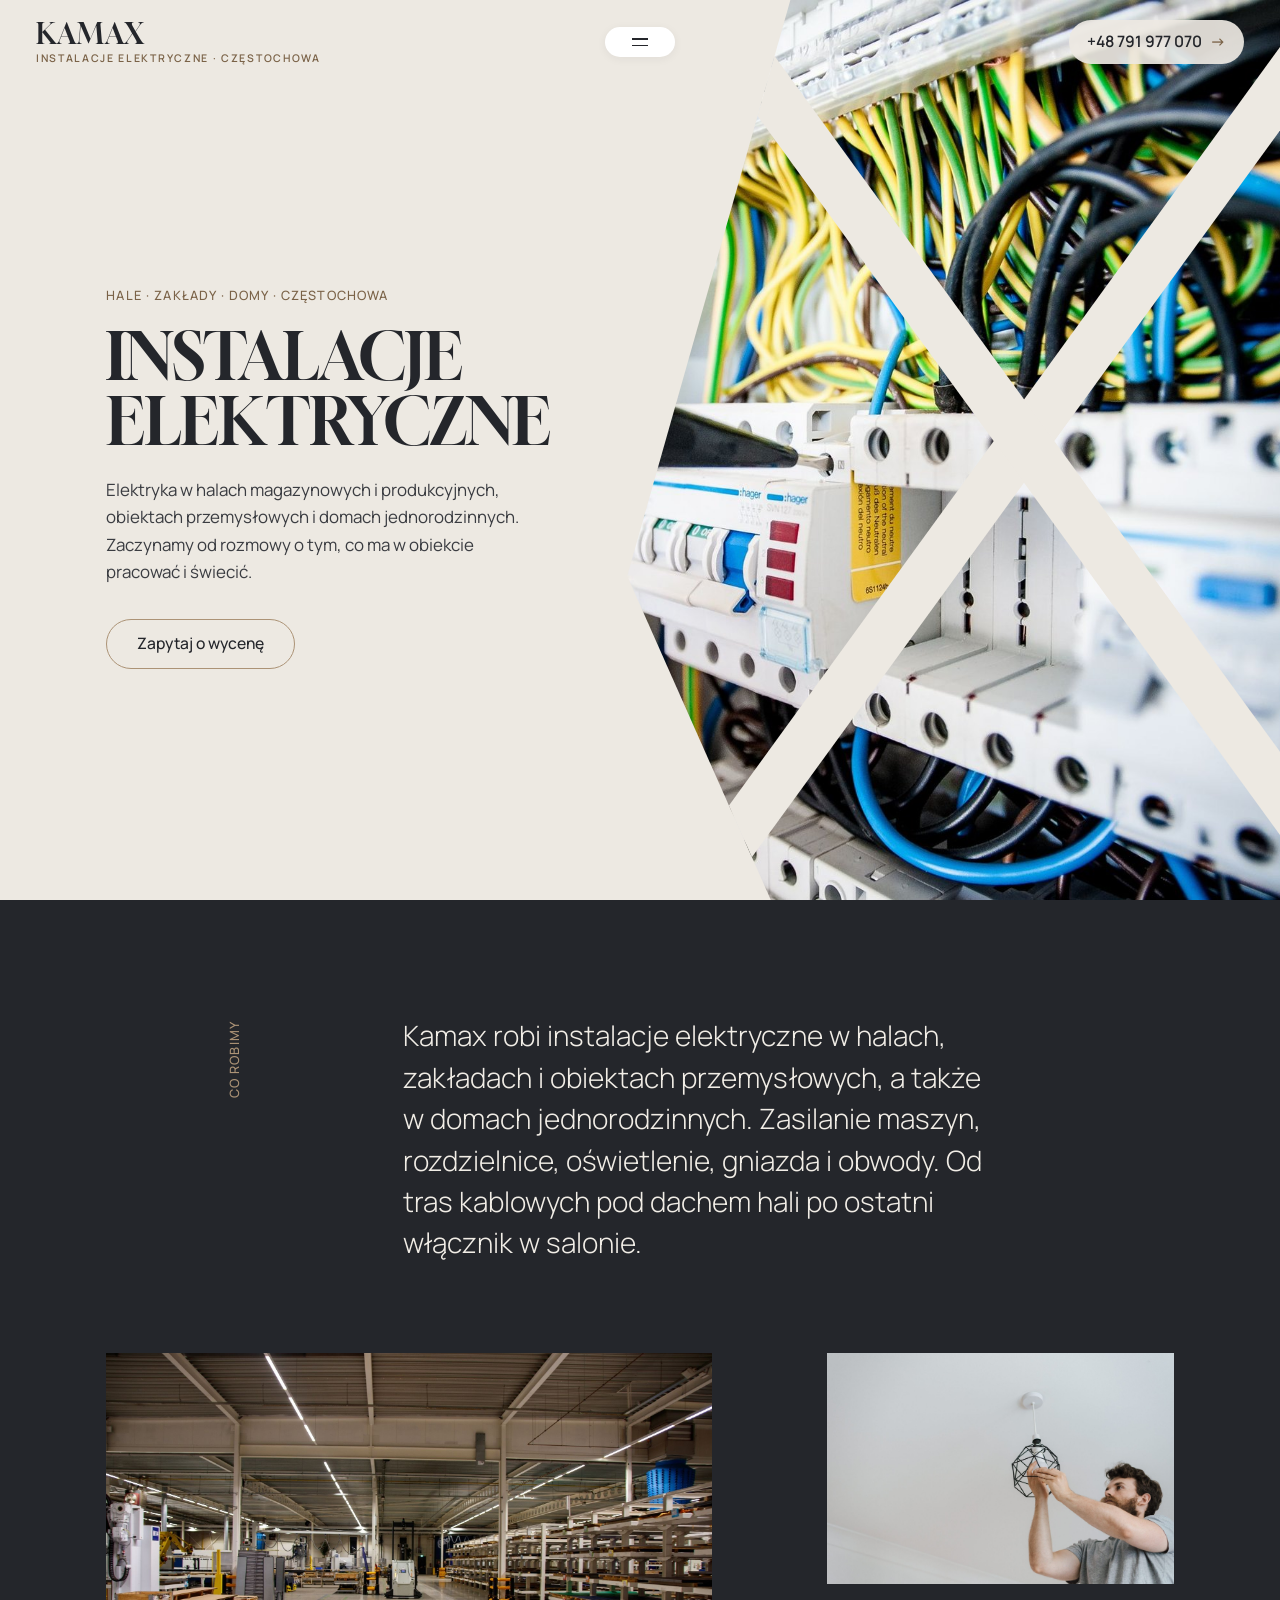
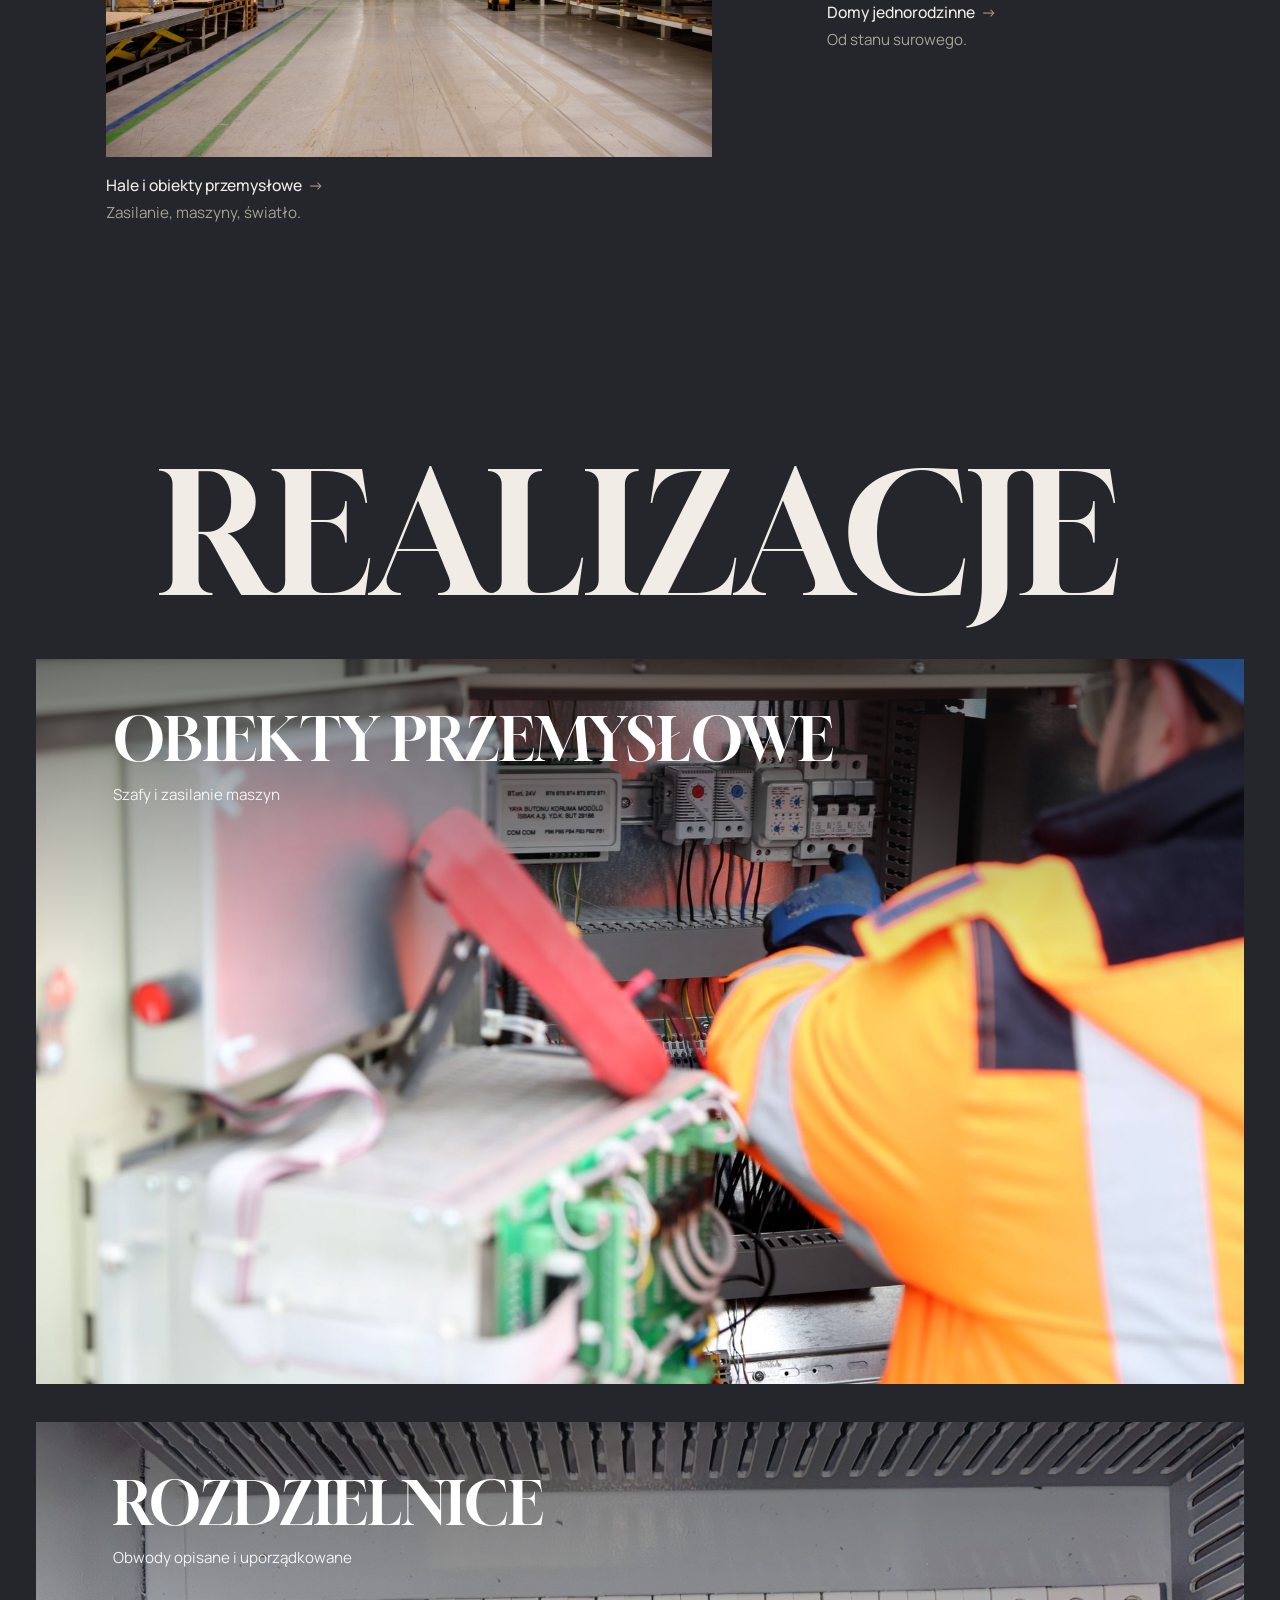
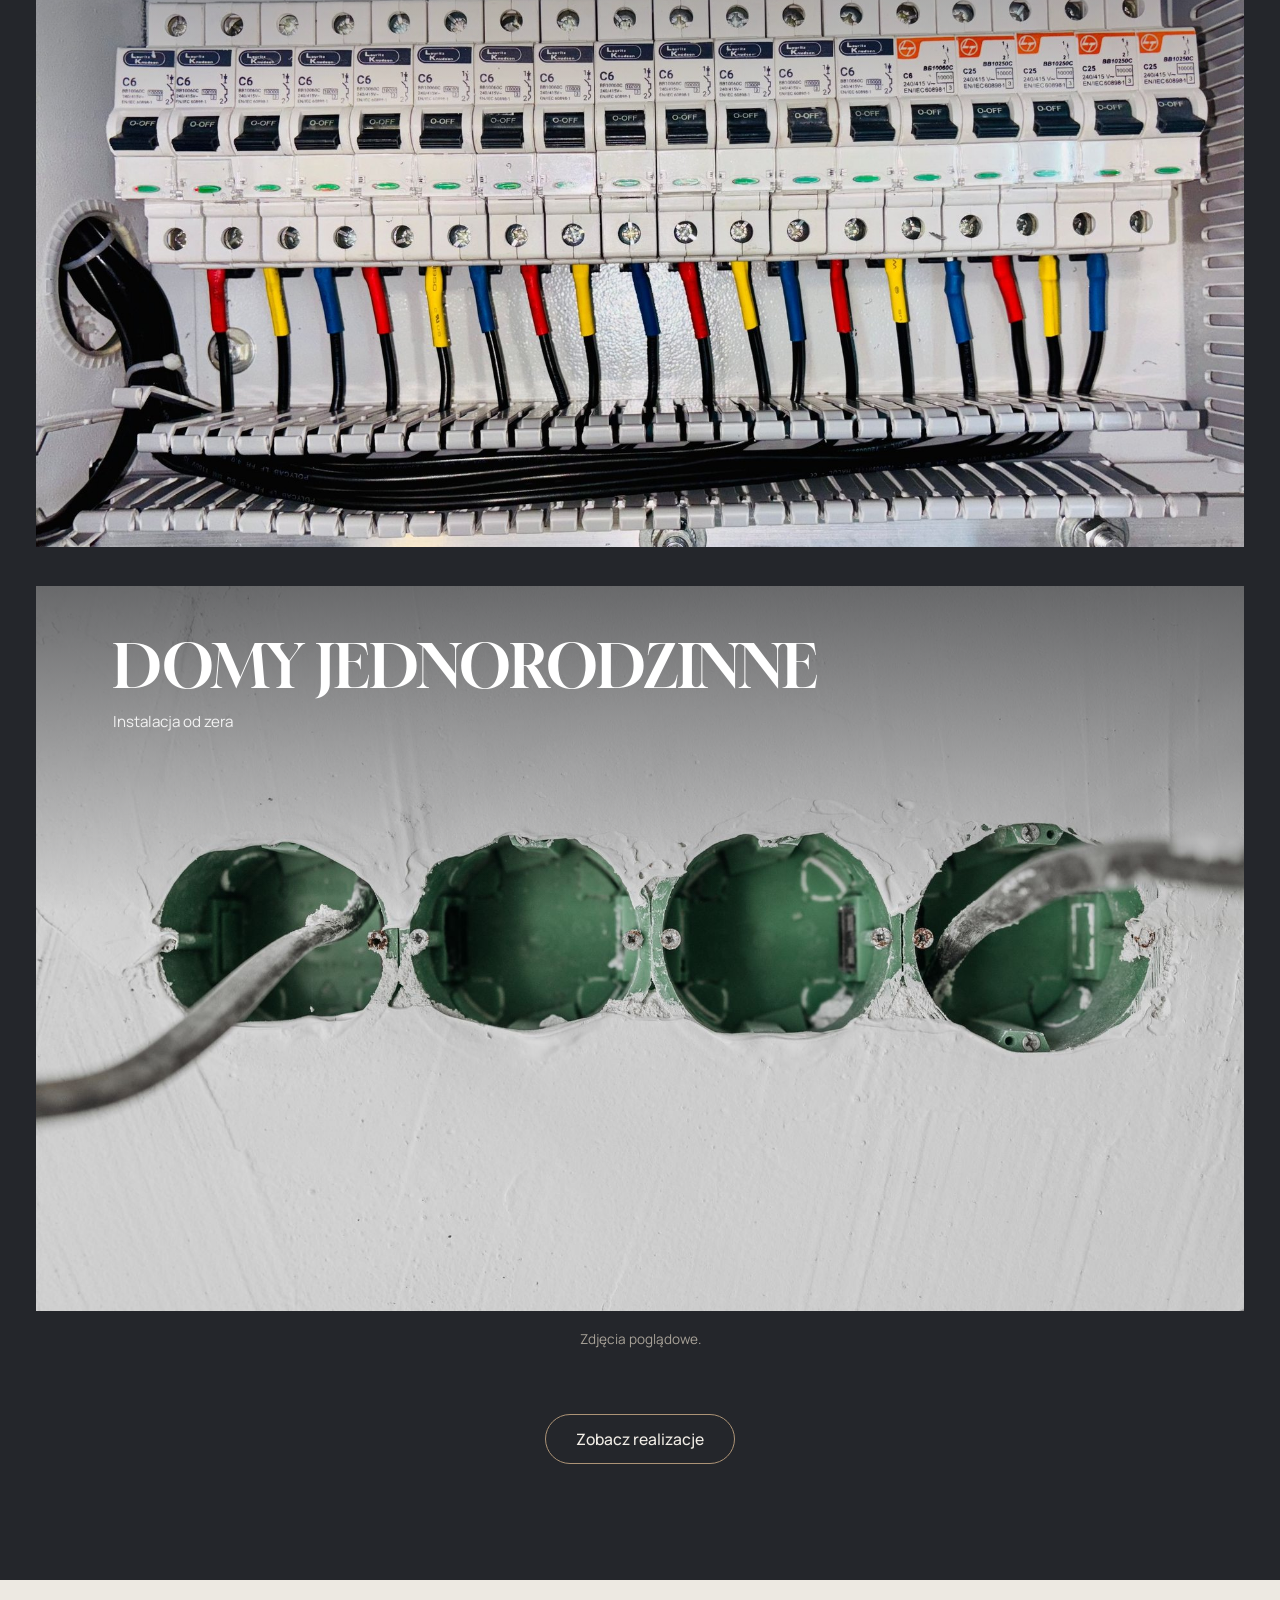
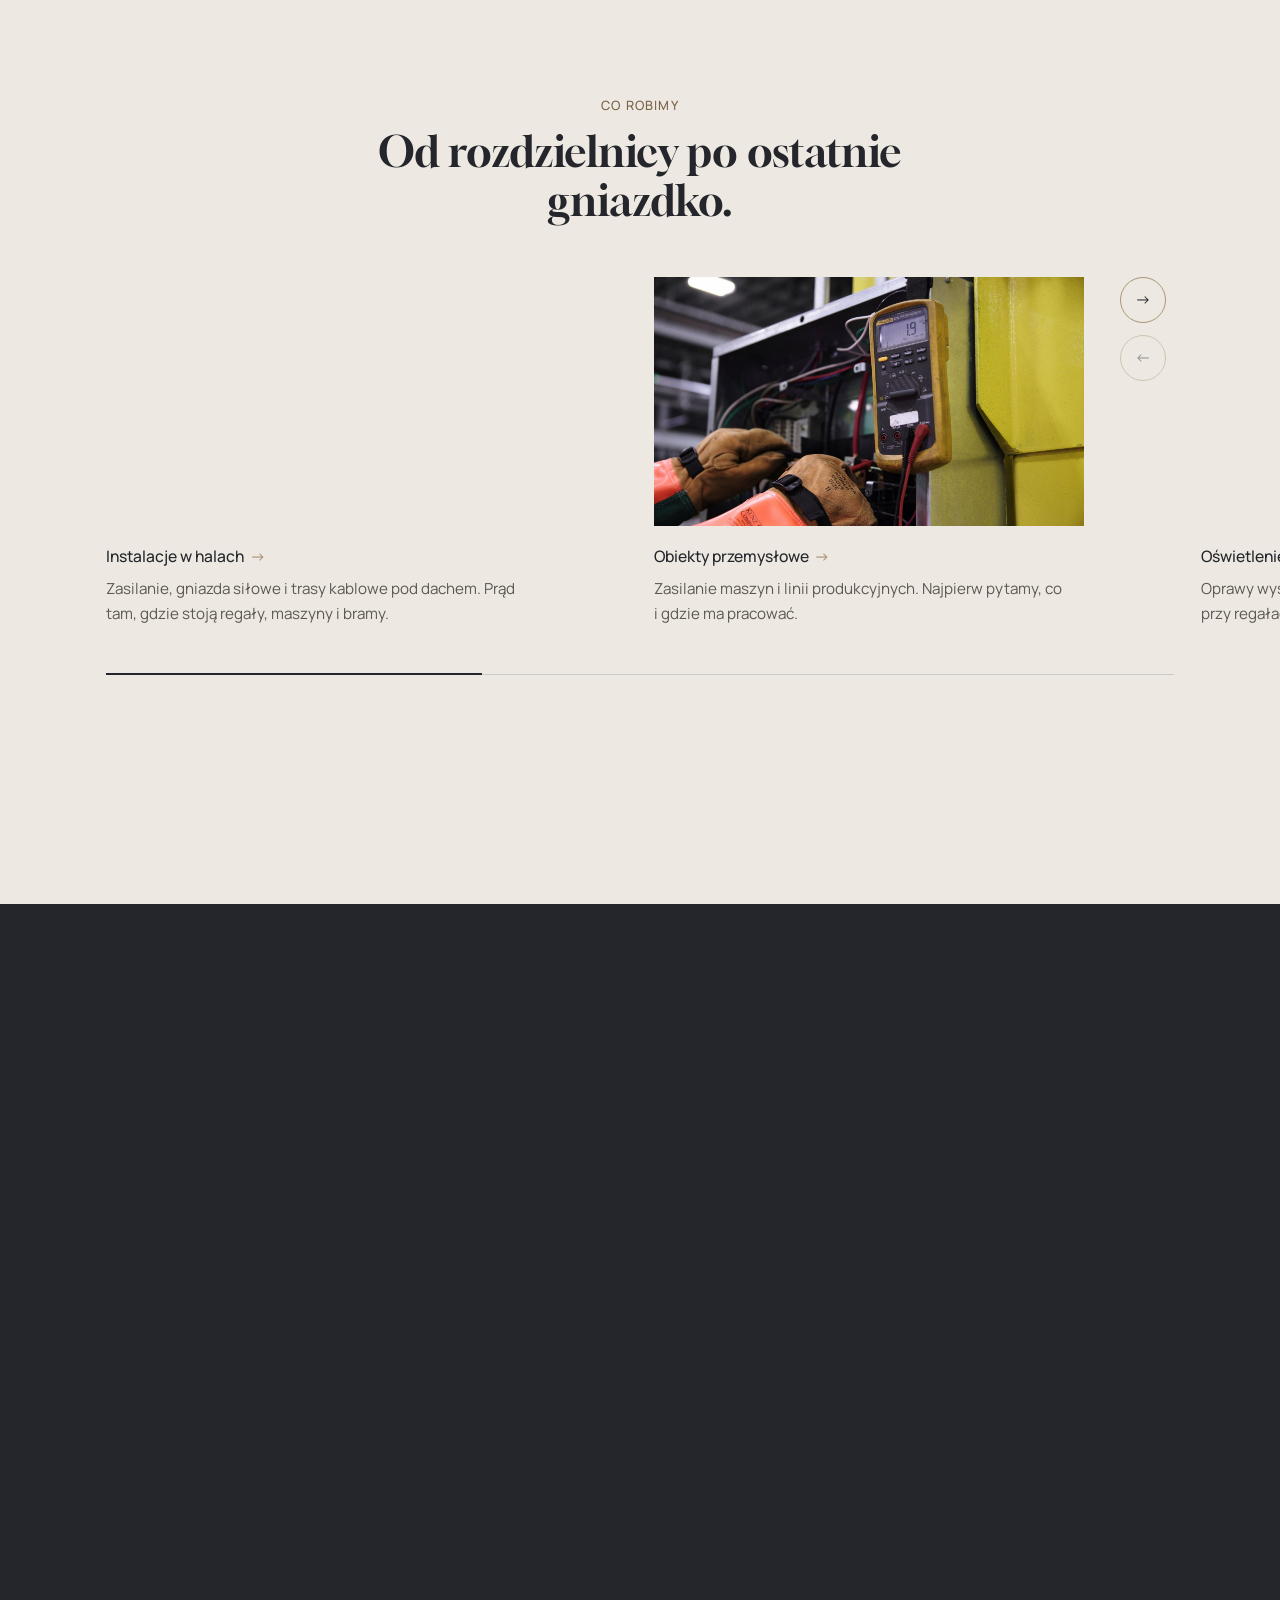
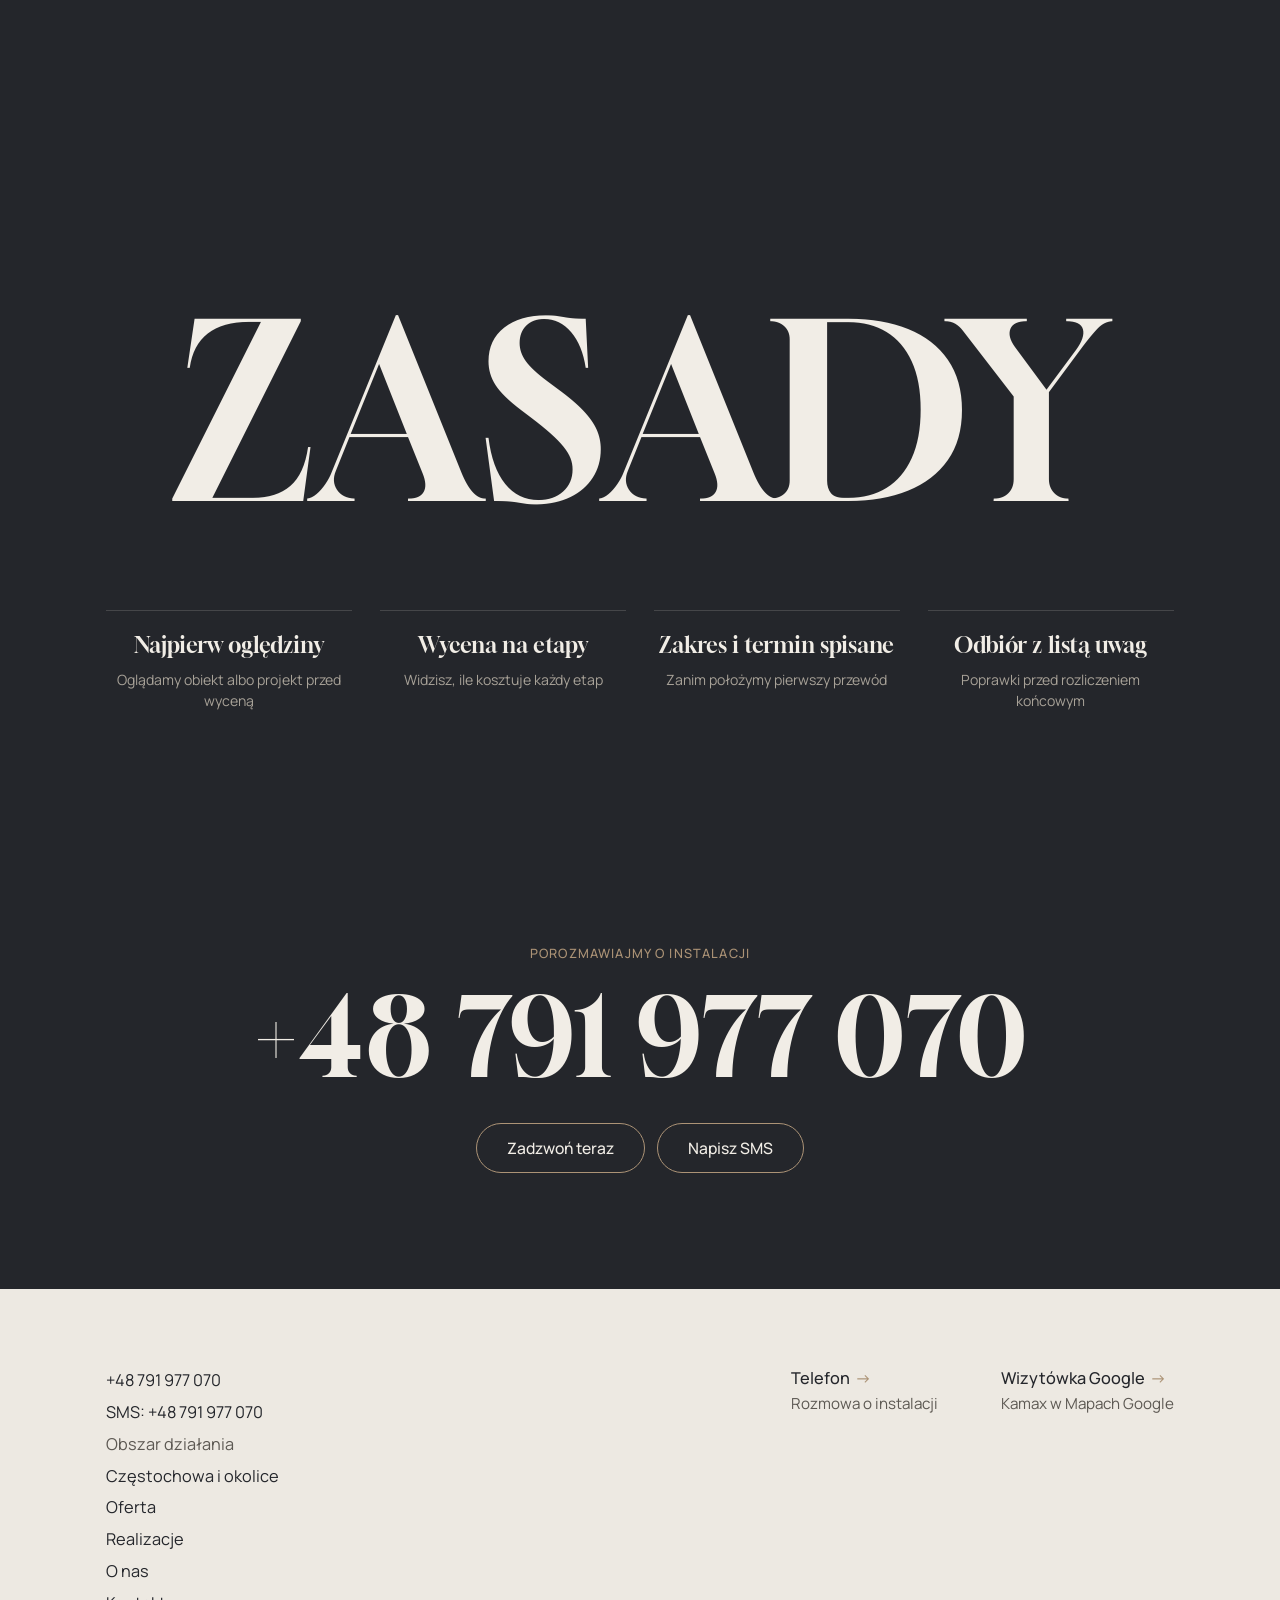
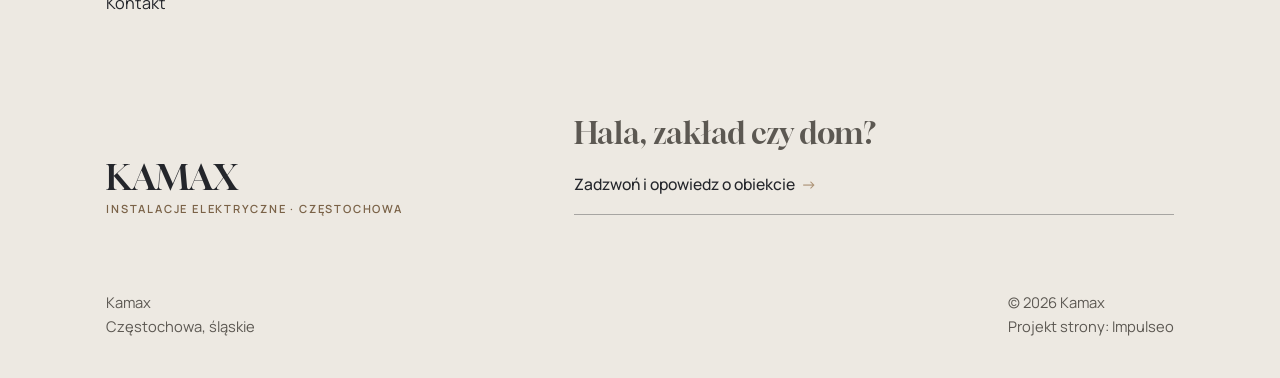
==== commit fd76426b: "[claude-edit][cmt:8848d46d-b9c1-4e71-b145-f83c27778270] Kamax jako elektryk, nie budowlaniec: teksty" ====
--- a/index.html
+++ b/index.html
@@ -7,31 +7,31 @@
 <meta name="theme-color" content="#EDE9E2">
 <meta name="theme-color" content="#EDE9E2">
 <meta name="viewport" content="width=device-width, initial-scale=1.0">
-<title>Kamax - Budowa hal i większych obiektów · Częstochowa</title>
-<meta name="description" content="Kamax - budowa hal magazynowych i produkcyjnych oraz większych budynków. Okolice Częstochowy i Kłobucka. Zadzwoń i umów rozmowę o inwestycji.">
+<title>Kamax - Instalacje elektryczne w halach i domach · Częstochowa</title>
+<meta name="description" content="Kamax - instalacje elektryczne w halach, obiektach przemysłowych i domach jednorodzinnych. Częstochowa i okolice. Zadzwoń i opowiedz o obiekcie.">
 <link rel="canonical" href="https://kris20032.github.io/kamax/">
 <meta name="robots" content="noindex, nofollow">
 <meta property="og:type" content="website">
 <meta property="og:locale" content="pl_PL">
 <meta property="og:site_name" content="Kamax">
-<meta property="og:title" content="Kamax - Budowa hal i większych obiektów · Częstochowa">
-<meta property="og:description" content="Kamax - budowa hal magazynowych i produkcyjnych oraz większych budynków. Okolice Częstochowy i Kłobucka. Zadzwoń i umów rozmowę o inwestycji.">
+<meta property="og:title" content="Kamax - Instalacje elektryczne w halach i domach · Częstochowa">
+<meta property="og:description" content="Kamax - instalacje elektryczne w halach, obiektach przemysłowych i domach jednorodzinnych. Częstochowa i okolice. Zadzwoń i opowiedz o obiekcie.">
 <meta property="og:url" content="https://kris20032.github.io/kamax/">
 <meta property="og:image" content="https://kris20032.github.io/kamax/img/og.jpg">
 <meta property="og:image:width" content="1200">
 <meta property="og:image:height" content="630">
 <meta name="twitter:card" content="summary_large_image">
-<script type="application/ld+json">{"@context": "https://schema.org", "@type": "LocalBusiness", "name": "Kamax", "url": "https://kris20032.github.io/kamax/", "telephone": "+48791977070", "image": "https://kris20032.github.io/kamax/img/og.jpg", "areaServed": "Częstochowa", "sameAs": ["https://www.google.com/maps/place/Kamax/data=!4m2!3m1!1s0xa31e9bbe7ba546d1:0x5132e5cb5c3500d8"]}</script>
+<script type="application/ld+json">{"@context": "https://schema.org", "@type": "Electrician", "name": "Kamax", "url": "https://kris20032.github.io/kamax/", "telephone": "+48791977070", "image": "https://kris20032.github.io/kamax/img/og.jpg", "areaServed": "Częstochowa", "sameAs": ["https://www.google.com/maps/place/Kamax/data=!4m2!3m1!1s0xa31e9bbe7ba546d1:0x5132e5cb5c3500d8"]}</script>
 <link rel="preconnect" href="https://fonts.googleapis.com">
 <link rel="preconnect" href="https://fonts.gstatic.com" crossorigin>
 <link href="https://fonts.googleapis.com/css2?family=Gloock&family=Manrope:wght@300;400;500;600;700&display=swap" rel="stylesheet">
-<link rel="stylesheet" href="assets/styles.css?v=20261104k">
+<link rel="stylesheet" href="assets/styles.css?v=20261105e">
 </head>
 <body>
 
 <header class="nav">
   <div class="nav-inner">
-    <a class="brand" href="index.html" aria-label="Kamax - strona główna"><span class="name">KAMAX</span><span class="tag">Hale i&nbsp;budynki · Częstochowa</span></a>
+    <a class="brand" href="index.html" aria-label="Kamax - strona główna"><span class="name">KAMAX</span><span class="tag">Instalacje elektryczne · Częstochowa</span></a>
     <button class="nav-toggle" aria-label="Menu" aria-controls="menu"><span></span><span></span></button>
     <a class="nav-phone" href="tel:+48791977070">+48 791 977 070 <span class="arr">→</span></a>
   </div>
@@ -46,7 +46,7 @@
           <li><a href="o-nas.html">O&nbsp;nas</a></li>
           <li><a href="kontakt.html">Kontakt</a></li>
         </ul>
-        <div class="menu-col"><p class="menu-ttl">Co budujemy</p><ul><li><a href="oferta.html#konstrukcje">Konstrukcje stalowe</a></li><li><a href="oferta.html#magazynowe">Hale magazynowe</a></li><li><a href="oferta.html#produkcyjne">Hale produkcyjne</a></li><li><a href="oferta.html#rozbudowy">Rozbudowy i&nbsp;przebudowy</a></li><li><a href="oferta.html#plyty">Obudowa z&nbsp;płyt warstwowych</a></li><li><a href="oferta.html#uslugowe">Budynki usługowe i&nbsp;gospodarcze</a></li></ul></div>
+        <div class="menu-col"><p class="menu-ttl">Co robimy</p><ul><li><a href="oferta.html#hale">Instalacje w&nbsp;halach</a></li><li><a href="oferta.html#przemysl">Obiekty przemysłowe</a></li><li><a href="oferta.html#oswietlenie">Oświetlenie hal i&nbsp;placów</a></li><li><a href="oferta.html#rozdzielnice">Rozdzielnice i&nbsp;zasilanie</a></li><li><a href="oferta.html#domy">Domy jednorodzinne</a></li><li><a href="oferta.html#modernizacje">Rozbudowy i&nbsp;modernizacje</a></li></ul></div>
         <div class="menu-col"><p class="menu-ttl">Kontakt</p><ul>
           <li><a href="tel:+48791977070">+48 791 977 070</a></li>
           <li><a href="sms:+48791977070">Napisz SMS</a></li>
@@ -60,12 +60,12 @@
 <main>
 <section class="banner">
   <div class="banner__content">
-    <span class="sub">Hale i&nbsp;większe budynki · Częstochowa</span>
-    <h1>Budowa hal</h1>
-    <p class="banner__txt">Hale magazynowe, produkcyjne i&nbsp;obiekty usługowe w&nbsp;Częstochowie i&nbsp;okolicach. Zaczynamy od rozmowy o&nbsp;tym, co ma stanąć na działce.</p>
+    <span class="sub">Hale · zakłady · domy · Częstochowa</span>
+    <h1>Instalacje elektryczne</h1>
+    <p class="banner__txt">Elektryka w&nbsp;halach magazynowych i&nbsp;produkcyjnych, obiektach przemysłowych i&nbsp;domach jednorodzinnych. Zaczynamy od rozmowy o&nbsp;tym, co ma w&nbsp;obiekcie pracować i&nbsp;świecić.</p>
     <div class="btns"><a class="btn" href="kontakt.html">Zapytaj o&nbsp;wycenę</a></div>
   </div>
-  <figure class="hero-img banner__img"><img src="img/hero.jpg" alt="Stalowa konstrukcja hali na tle nieba" fetchpriority="high" width="1880" height="1253"></figure>
+  <figure class="hero-img banner__img"><img src="img/hero.jpg" alt="Elektryk sprawdza rozdzielnicę z poprowadzonymi przewodami" fetchpriority="high" width="1880" height="1251"></figure>
 </section>
 
 <section class="bg-ink pv">
@@ -73,17 +73,17 @@
     <div class="intro reveal">
       <span class="sub vlabel">Co robimy</span>
       <div>
-        <p class="intro__txt">Kamax stawia hale magazynowe i&nbsp;produkcyjne, rozbudowuje istniejące obiekty i&nbsp;buduje większe budynki dla firm i&nbsp;gospodarstw. Od posadowienia przez szkielet stalowy po obudowę z&nbsp;płyt warstwowych i&nbsp;bramy.</p>
+        <p class="intro__txt">Kamax robi instalacje elektryczne w&nbsp;halach, zakładach i&nbsp;obiektach przemysłowych, a&nbsp;także w&nbsp;domach jednorodzinnych. Zasilanie maszyn, rozdzielnice, oświetlenie, gniazda i&nbsp;obwody. Od tras kablowych pod dachem hali po ostatni włącznik w&nbsp;salonie.</p>
       </div>
     </div>
     <div class="duo">
       <div class="duo__item reveal">
-        <figure><a href="oferta.html#magazynowe"><img src="img/g1.jpg" alt="Hala magazynowa z niebieską bramą" width="1600" height="1068" decoding="async"></a></figure>
-        <div class="duo__cap"><a class="lnk" href="oferta.html#magazynowe">Hale magazynowe <span class="arr">→</span></a><span class="foot-note">Pod towar i&nbsp;maszyny.</span></div>
+        <figure><a href="oferta.html#hale"><img src="img/g1.jpg" alt="Hala z liniowym oświetleniem pod dachem" decoding="async" width="1880" height="1253"></a></figure>
+        <div class="duo__cap"><a class="lnk" href="oferta.html#hale">Hale i&nbsp;obiekty przemysłowe <span class="arr">→</span></a><span class="foot-note">Zasilanie, maszyny, światło.</span></div>
       </div>
       <div class="duo__item reveal">
-        <figure><a href="oferta.html#produkcyjne"><img src="img/g2.jpg" alt="Wnętrze hali produkcyjnej" width="1600" height="1066" decoding="async"></a></figure>
-        <div class="duo__cap"><a class="lnk" href="oferta.html#produkcyjne">Hale produkcyjne <span class="arr">→</span></a><span class="foot-note">Pod linię, warsztat i&nbsp;zaplecze.</span></div>
+        <figure><a href="oferta.html#domy"><img src="img/g8.jpg" alt="Montaż lampy pod sufitem w domu" decoding="async" width="1880" height="1255"></a></figure>
+        <div class="duo__cap"><a class="lnk" href="oferta.html#domy">Domy jednorodzinne <span class="arr">→</span></a><span class="foot-note">Od stanu surowego.</span></div>
       </div>
     </div>
   </div>
@@ -93,9 +93,9 @@
   <h2 class="huge reveal">Realizacje</h2>
   <div class="wrap-s">
     <div class="projects">
-      <a class="project reveal" href="realizacje.html"><img src="img/g5.jpg" alt="Duża hala z płyt warstwowych" loading="lazy" width="1600" height="1066" decoding="async"><h3 class="project__title">Hale magazynowe</h3><span class="project__meta">Duże kubatury, wysokie bramy</span></a>
-      <a class="project reveal" href="realizacje.html"><img src="img/g7.jpg" alt="Hala z dachem w kształcie piły" loading="lazy" width="1600" height="1066" decoding="async"><h3 class="project__title">Hale produkcyjne</h3><span class="project__meta">Konstrukcja i&nbsp;obudowa</span></a>
-      <a class="project reveal" href="realizacje.html"><img src="img/g12.jpg" alt="Elewacja hali z żółtych płyt" loading="lazy" width="1600" height="1066" decoding="async"><h3 class="project__title">Obudowa i&nbsp;elewacje</h3><span class="project__meta">Płyty warstwowe, obróbki</span></a>
+      <a class="project reveal" href="realizacje.html"><img src="img/g4.jpg" alt="Elektryk przy szafie zasilającej w zakładzie" loading="lazy" decoding="async" width="1880" height="1253"><h3 class="project__title">Obiekty przemysłowe</h3><span class="project__meta">Szafy i&nbsp;zasilanie maszyn</span></a>
+      <a class="project reveal" href="realizacje.html"><img src="img/g3.jpg" alt="Rozdzielnica z rzędem wyłączników" loading="lazy" decoding="async" width="1880" height="1170"><h3 class="project__title">Rozdzielnice</h3><span class="project__meta">Obwody opisane i&nbsp;uporządkowane</span></a>
+      <a class="project reveal" href="realizacje.html"><img src="img/g9.jpg" alt="Puszki elektryczne osadzone w ścianie" loading="lazy" decoding="async" width="1880" height="1255"><h3 class="project__title">Domy jednorodzinne</h3><span class="project__meta">Instalacja od zera</span></a>
     </div>
     <p class="note">Zdjęcia poglądowe.</p>
     <div class="center mt-m reveal"><a class="btn" href="realizacje.html">Zobacz realizacje</a></div>
@@ -104,42 +104,42 @@
 
 <section class="bg-paper pv">
   <div class="wrap sec-head reveal">
-    <span class="sub">Co budujemy</span>
-    <h2>Od fundamentów po bramy. Etap po etapie.</h2>
+    <span class="sub">Co robimy</span>
+    <h2>Od rozdzielnicy po ostatnie gniazdko.</h2>
   </div>
   <div class="rail reveal" data-rail>
     <div class="rail-nav"><button class="rail-btn" data-next aria-label="Następna usługa">→</button><button class="rail-btn" data-prev aria-label="Poprzednia usługa">←</button></div>
     <div class="wrap" style="padding-right:0">
       <div class="rail-track">
         <article class="rail-item">
-          <figure><a href="oferta.html#konstrukcje"><img src="img/g9.jpg" alt="Spawanie stalowych profili" loading="lazy" width="1600" height="1066" decoding="async"></a></figure>
-          <a class="lnk" href="oferta.html#konstrukcje">Konstrukcje stalowe <span class="arr">→</span></a>
-          <p>Słupy, dźwigary i&nbsp;stężenia. Od szkieletu zależy, ile hala uniesie i&nbsp;jak długo posłuży.</p>
-        </article>
-        <article class="rail-item">
-          <figure><a href="oferta.html#magazynowe"><img src="img/g8.jpg" alt="Brama segmentowa w hali" loading="lazy" width="1600" height="1066" decoding="async"></a></figure>
-          <a class="lnk" href="oferta.html#magazynowe">Hale magazynowe <span class="arr">→</span></a>
-          <p>Wysokość, układ i&nbsp;bramy pod to, co ma stać w&nbsp;środku i&nbsp;czym będzie się tam jeździć.</p>
-        </article>
-        <article class="rail-item">
-          <figure><a href="oferta.html#produkcyjne"><img src="img/g10.jpg" alt="Cięcie stalowych belek" loading="lazy" width="1600" height="1066" decoding="async"></a></figure>
-          <a class="lnk" href="oferta.html#produkcyjne">Hale produkcyjne <span class="arr">→</span></a>
-          <p>Miejsce na linię, zaplecze i&nbsp;wjazd dla ciężarówek. Najpierw pytamy, jak ma płynąć praca.</p>
-        </article>
-        <article class="rail-item">
-          <figure><a href="oferta.html#rozbudowy"><img src="img/g3.jpg" alt="Stalowe kratownice i dźwigi" loading="lazy" width="1600" height="1066" decoding="async"></a></figure>
-          <a class="lnk" href="oferta.html#rozbudowy">Rozbudowy i&nbsp;przebudowy <span class="arr">→</span></a>
-          <p>Nowa część przy istniejącej hali albo zmiana jej układu pod nowe potrzeby firmy.</p>
-        </article>
-        <article class="rail-item">
-          <figure><a href="oferta.html#plyty"><img src="img/g11.jpg" alt="Elewacja z płyt warstwowych" loading="lazy" width="1600" height="1066" decoding="async"></a></figure>
-          <a class="lnk" href="oferta.html#plyty">Obudowa z&nbsp;płyt warstwowych <span class="arr">→</span></a>
-          <p>Ściany i&nbsp;dach z&nbsp;płyt warstwowych, obróbki, bramy segmentowe i&nbsp;drzwi. Hala zamknięta i&nbsp;gotowa.</p>
-        </article>
-        <article class="rail-item">
-          <figure><a href="oferta.html#uslugowe"><img src="img/g4.jpg" alt="Budynek z płyt warstwowych" loading="lazy" width="1600" height="1066" decoding="async"></a></figure>
-          <a class="lnk" href="oferta.html#uslugowe">Budynki usługowe i&nbsp;gospodarcze <span class="arr">→</span></a>
-          <p>Pawilony, wiaty, budynki zaplecza. Większe obiekty dla firm i&nbsp;gospodarstw.</p>
+          <figure><a href="oferta.html#hale"><img src="img/g6.jpg" alt="Skrzynka przyłączeniowa z grubymi przewodami" loading="lazy" decoding="async" width="1880" height="1357"></a></figure>
+          <a class="lnk" href="oferta.html#hale">Instalacje w&nbsp;halach <span class="arr">→</span></a>
+          <p>Zasilanie, gniazda siłowe i&nbsp;trasy kablowe pod dachem. Prąd tam, gdzie stoją regały, maszyny i&nbsp;bramy.</p>
+        </article>
+        <article class="rail-item">
+          <figure><a href="oferta.html#przemysl"><img src="img/g5.jpg" alt="Pomiar miernikiem przy szafie elektrycznej" loading="lazy" decoding="async" width="1880" height="992"></a></figure>
+          <a class="lnk" href="oferta.html#przemysl">Obiekty przemysłowe <span class="arr">→</span></a>
+          <p>Zasilanie maszyn i&nbsp;linii produkcyjnych. Najpierw pytamy, co i&nbsp;gdzie ma pracować.</p>
+        </article>
+        <article class="rail-item">
+          <figure><a href="oferta.html#oswietlenie"><img src="img/g13.jpg" alt="Oprawy oświetleniowe wysoko pod dachem hali" loading="lazy" decoding="async" width="1880" height="1255"></a></figure>
+          <a class="lnk" href="oferta.html#oswietlenie">Oświetlenie hal i&nbsp;placów <span class="arr">→</span></a>
+          <p>Oprawy wysoko nad posadzką. Światło rozłożone tak, żeby przy regałach i&nbsp;maszynach nie było ciemnych miejsc.</p>
+        </article>
+        <article class="rail-item">
+          <figure><a href="oferta.html#rozdzielnice"><img src="img/g7.jpg" alt="Przekaźniki w szafie sterowniczej" loading="lazy" decoding="async" width="1880" height="1251"></a></figure>
+          <a class="lnk" href="oferta.html#rozdzielnice">Rozdzielnice i&nbsp;zasilanie <span class="arr">→</span></a>
+          <p>Montaż i&nbsp;podłączenie rozdzielnic, rozprowadzenie obwodów. Każde zabezpieczenie opisane.</p>
+        </article>
+        <article class="rail-item">
+          <figure><a href="oferta.html#domy"><img src="img/g10.jpg" alt="Gniazdo i włącznik przy drzwiach" loading="lazy" decoding="async" width="1880" height="1255"></a></figure>
+          <a class="lnk" href="oferta.html#domy">Domy jednorodzinne <span class="arr">→</span></a>
+          <p>Instalacja w&nbsp;nowym domu: przewody, rozdzielnica, gniazda i&nbsp;oświetlenie. Rozkład punktów ustalamy z&nbsp;Tobą.</p>
+        </article>
+        <article class="rail-item">
+          <figure><a href="oferta.html#modernizacje"><img src="img/g11.jpg" alt="Przygotowanie przewodu do podłączenia" loading="lazy" decoding="async" width="1880" height="1253"></a></figure>
+          <a class="lnk" href="oferta.html#modernizacje">Rozbudowy i&nbsp;modernizacje <span class="arr">→</span></a>
+          <p>Nowe obwody przy rozbudowie hali i&nbsp;dodatkowych maszynach. Wymiana starej instalacji w&nbsp;domu.</p>
         </article>
       </div>
     </div>
@@ -148,16 +148,16 @@
   <div class="center mt-m reveal"><a class="btn" href="kontakt.html">Porozmawiajmy</a></div>
 </section>
 
-<section class="stopklatka" aria-hidden="true"><div class="stk-bg" style="background-image:url(img/g6.jpg)"></div></section>
+<section class="stopklatka" aria-hidden="true"><div class="stk-bg" style="background-image:url(img/g2.jpg)"></div></section>
 
 <section class="bg-ink pv zasady">
   <h2 class="huge huge--fit6 reveal">Zasady</h2>
-  <div class="wrap"><ul class="steps steps--promise"><li class="reveal"><span class="lab lab-serif">Najpierw działka</span><span class="desc">Oglądamy teren i&nbsp;dojazd dla sprzętu</span></li><li class="reveal"><span class="lab lab-serif">Wycena na etapy</span><span class="desc">Widzisz, ile kosztuje każdy etap</span></li><li class="reveal"><span class="lab lab-serif">Zakres i&nbsp;termin spisane</span><span class="desc">Zanim wjedzie sprzęt</span></li><li class="reveal"><span class="lab lab-serif">Odbiór z&nbsp;listą uwag</span><span class="desc">Poprawki przed rozliczeniem końcowym</span></li></ul></div>
+  <div class="wrap"><ul class="steps steps--promise"><li class="reveal"><span class="lab lab-serif">Najpierw oględziny</span><span class="desc">Oglądamy obiekt albo projekt przed wyceną</span></li><li class="reveal"><span class="lab lab-serif">Wycena na etapy</span><span class="desc">Widzisz, ile kosztuje każdy etap</span></li><li class="reveal"><span class="lab lab-serif">Zakres i&nbsp;termin spisane</span><span class="desc">Zanim położymy pierwszy przewód</span></li><li class="reveal"><span class="lab lab-serif">Odbiór z&nbsp;listą uwag</span><span class="desc">Poprawki przed rozliczeniem końcowym</span></li></ul></div>
 </section>
 
 <section class="bg-ink pv call cta">
   <div class="wrap reveal">
-    <span class="sub">Porozmawiajmy o&nbsp;inwestycji</span>
+    <span class="sub">Porozmawiajmy o&nbsp;instalacji</span>
     <a class="phone-big" href="tel:+48791977070">+48 791 977 070</a>
     <div class="btns"><a class="btn" href="tel:+48791977070">Zadzwoń teraz</a><a class="btn" href="sms:+48791977070">Napisz SMS</a></div>
   </div>
@@ -178,15 +178,15 @@
         <a href="kontakt.html">Kontakt</a>
       </div>
       <div class="foot-side">
-        <div><a class="lnk" href="tel:+48791977070">Telefon <span class="arr">→</span></a><span class="foot-note">Rozmowa o&nbsp;inwestycji</span></div>
+        <div><a class="lnk" href="tel:+48791977070">Telefon <span class="arr">→</span></a><span class="foot-note">Rozmowa o&nbsp;instalacji</span></div>
         <div><a class="lnk soc-g" href="https://www.google.com/maps/place/Kamax/data=!4m2!3m1!1s0xa31e9bbe7ba546d1:0x5132e5cb5c3500d8" target="_blank" rel="noopener" aria-label="Google - Kamax">Wizytówka Google <span class="arr">→</span></a><span class="foot-note">Kamax w&nbsp;Mapach Google</span></div>
       </div>
     </div>
     <div class="foot-mid">
-      <div class="name">KAMAX<small>Hale i&nbsp;budynki · Częstochowa</small></div>
+      <div class="name">KAMAX<small>Instalacje elektryczne · Częstochowa</small></div>
       <div class="foot-cta">
-        <span class="big">Planujesz halę albo rozbudowę?</span>
-        <a class="lnk" href="tel:+48791977070">Zadzwoń i&nbsp;opowiedz o&nbsp;działce <span class="arr">→</span></a>
+        <span class="big">Hala, zakład czy dom?</span>
+        <a class="lnk" href="tel:+48791977070">Zadzwoń i&nbsp;opowiedz o&nbsp;obiekcie <span class="arr">→</span></a>
       </div>
     </div>
     <div class="foot-bot">
@@ -198,6 +198,6 @@
 <div class="sticky-call"><a class="sc-call" href="tel:+48791977070"><svg class="ico-tel" width="16" height="16" viewBox="0 0 24 24" fill="none" aria-hidden="true"><path d="M6.6 10.8a15.5 15.5 0 0 0 6.6 6.6l2.2-2.2a1 1 0 0 1 1-.24 11.4 11.4 0 0 0 3.6.58 1 1 0 0 1 1 1V20a1 1 0 0 1-1 1A17 17 0 0 1 3 4a1 1 0 0 1 1-1h3.5a1 1 0 0 1 1 1c0 1.25.2 2.46.58 3.6a1 1 0 0 1-.25 1l-2.23 2.2Z" fill="currentColor"/></svg> Zadzwoń</a><a class="sc-quote" href="sms:+48791977070">SMS</a></div>
 <div class="demo-wazne" data-do="2026-11-10" data-cykl="3" hidden><svg class="dw-ico" width="13" height="13" viewBox="0 0 24 24" fill="none" aria-hidden="true"><circle cx="12" cy="12" r="8.6" stroke="currentColor" stroke-width="1.8"/><path d="M12 7.2V12l3.3 2" stroke="currentColor" stroke-width="1.8" stroke-linecap="round"/></svg><span class="dw-txt"></span></div>
 
-<script src="assets/main.js?v=20261104k"></script>
+<script src="assets/main.js?v=20261105e"></script>
 </body>
 </html>
